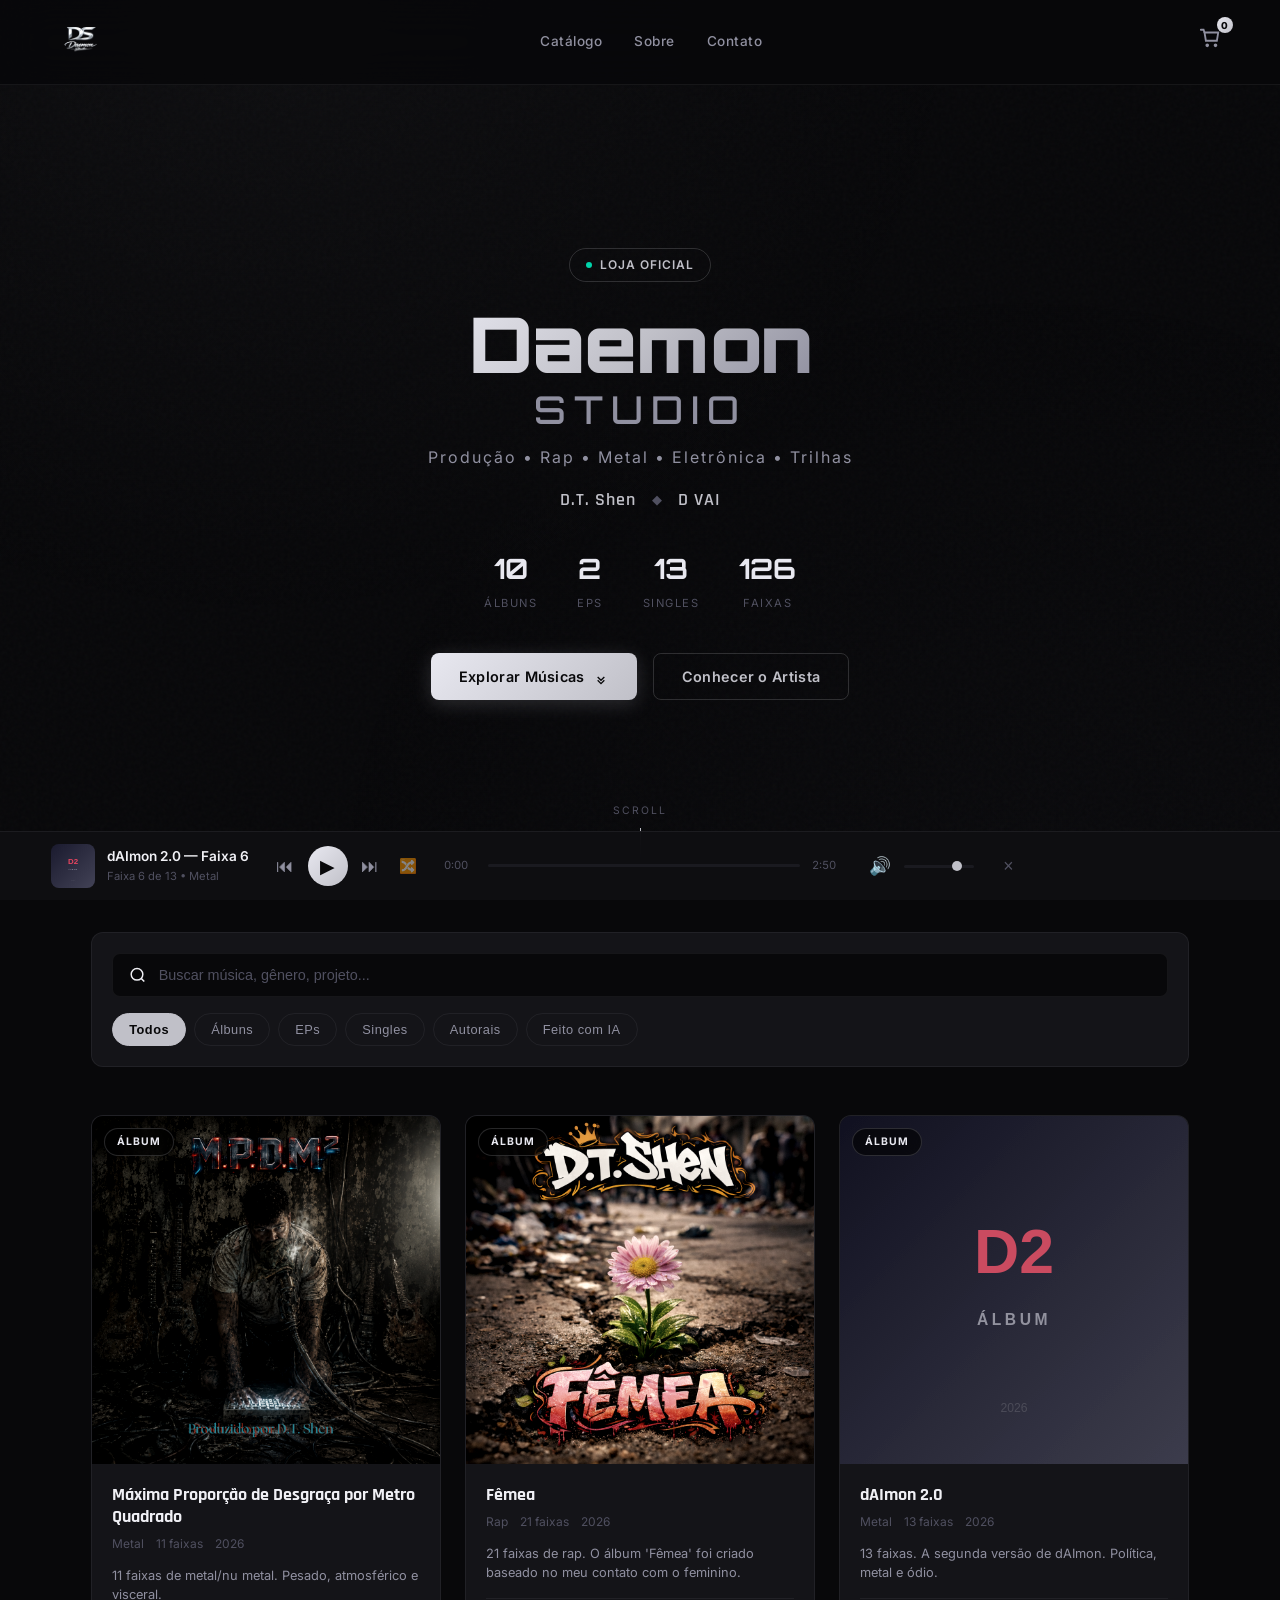
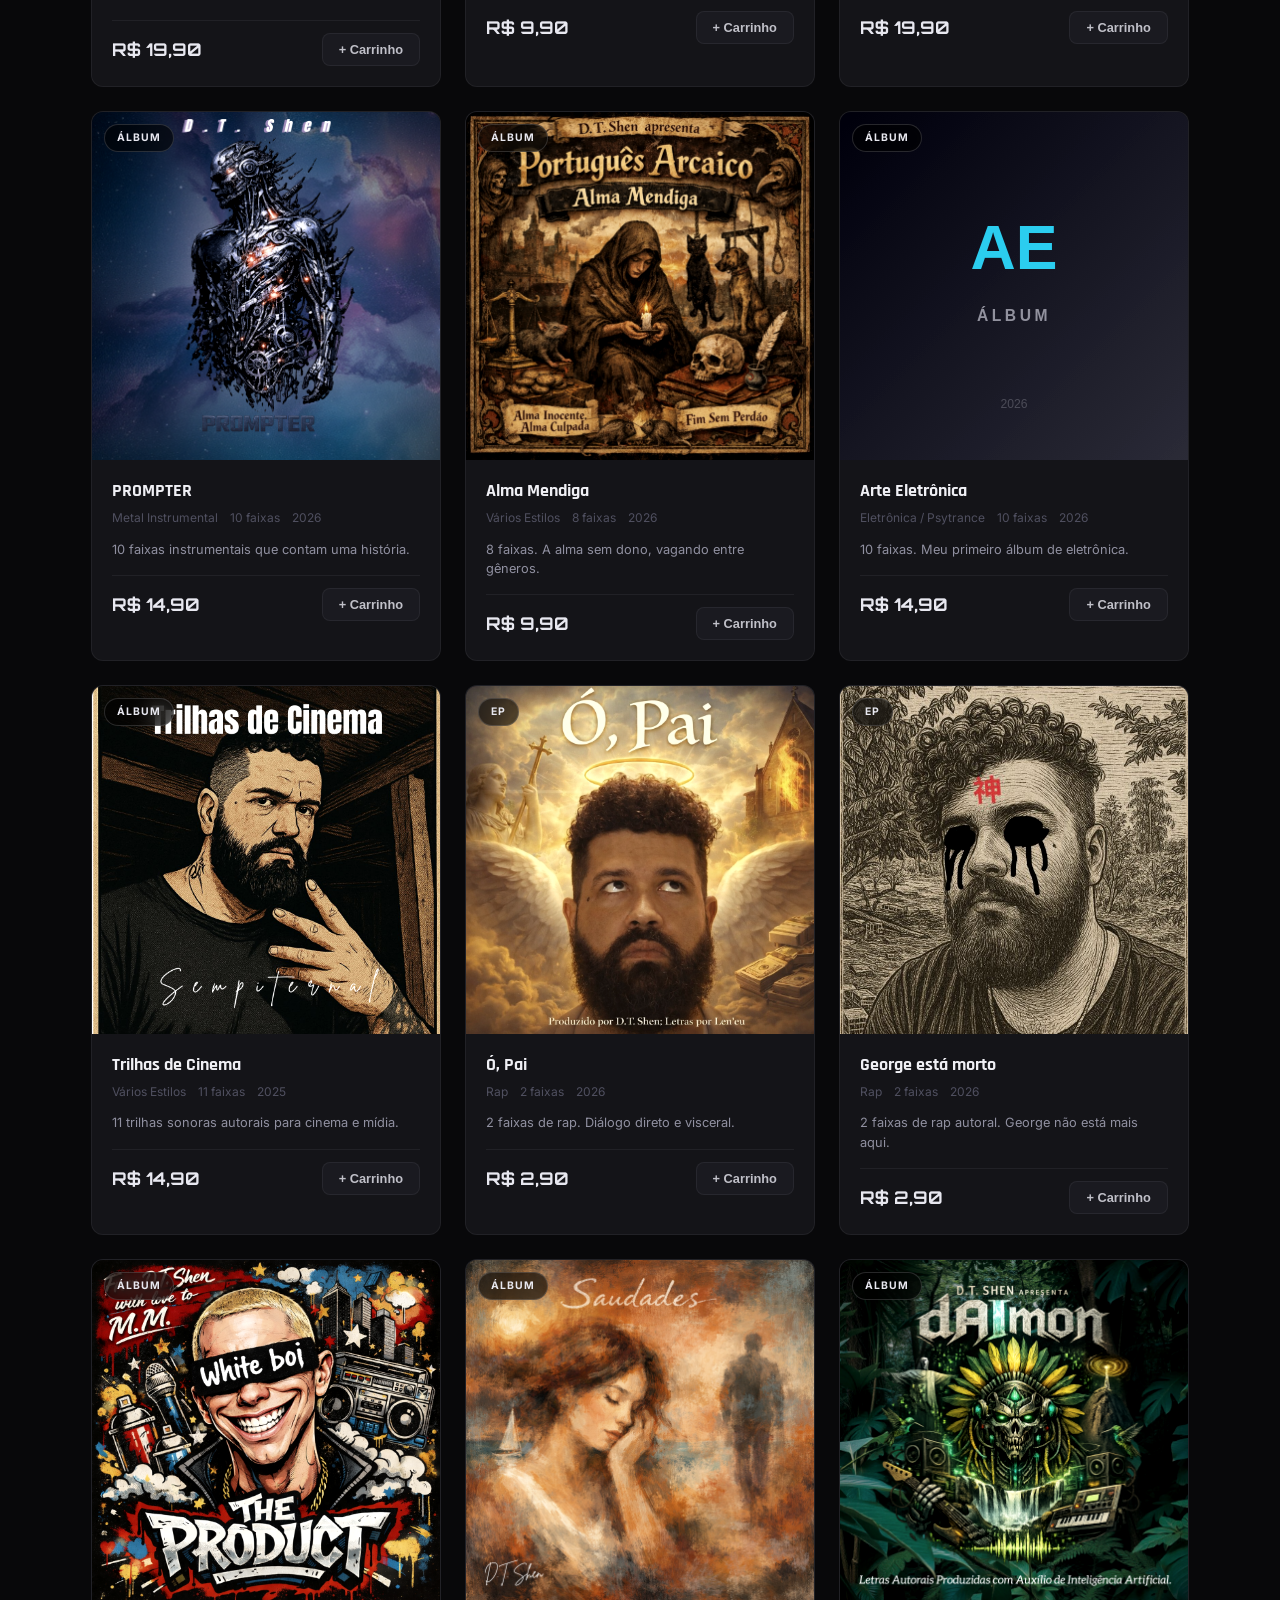
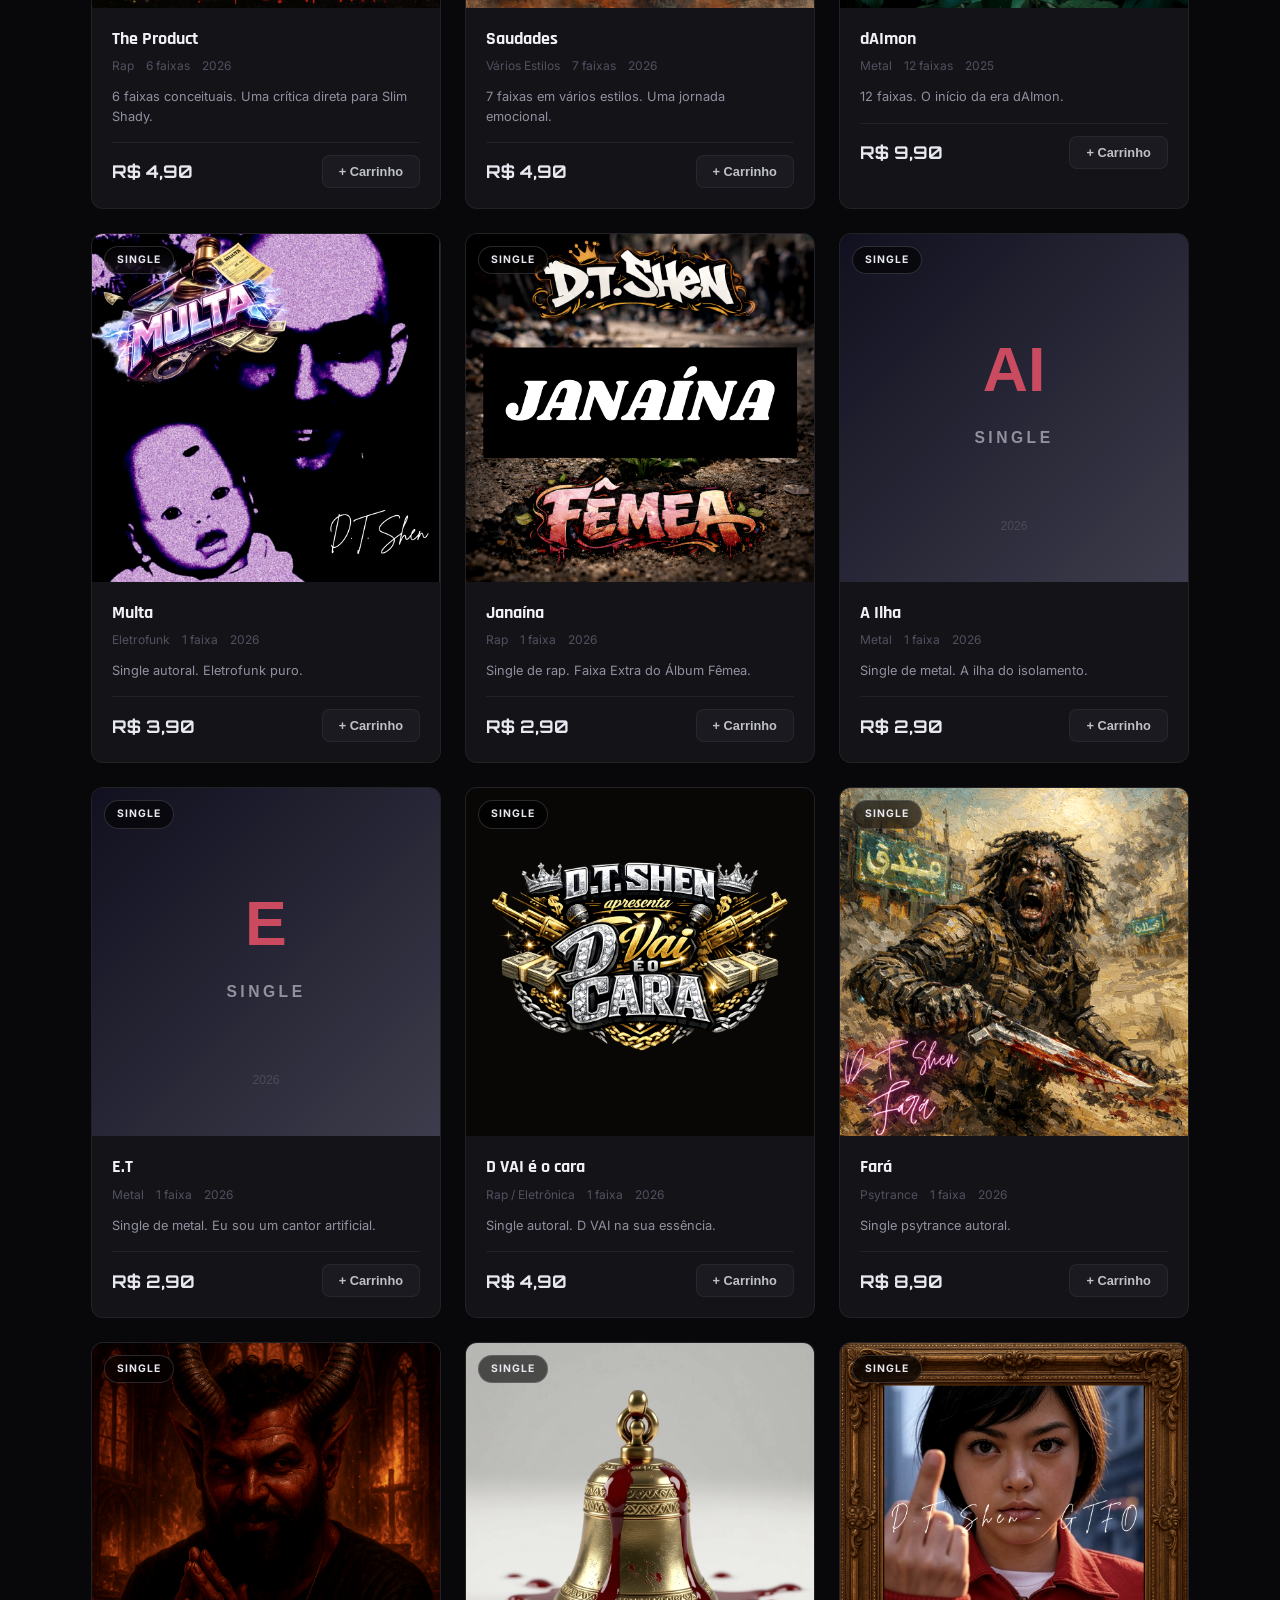
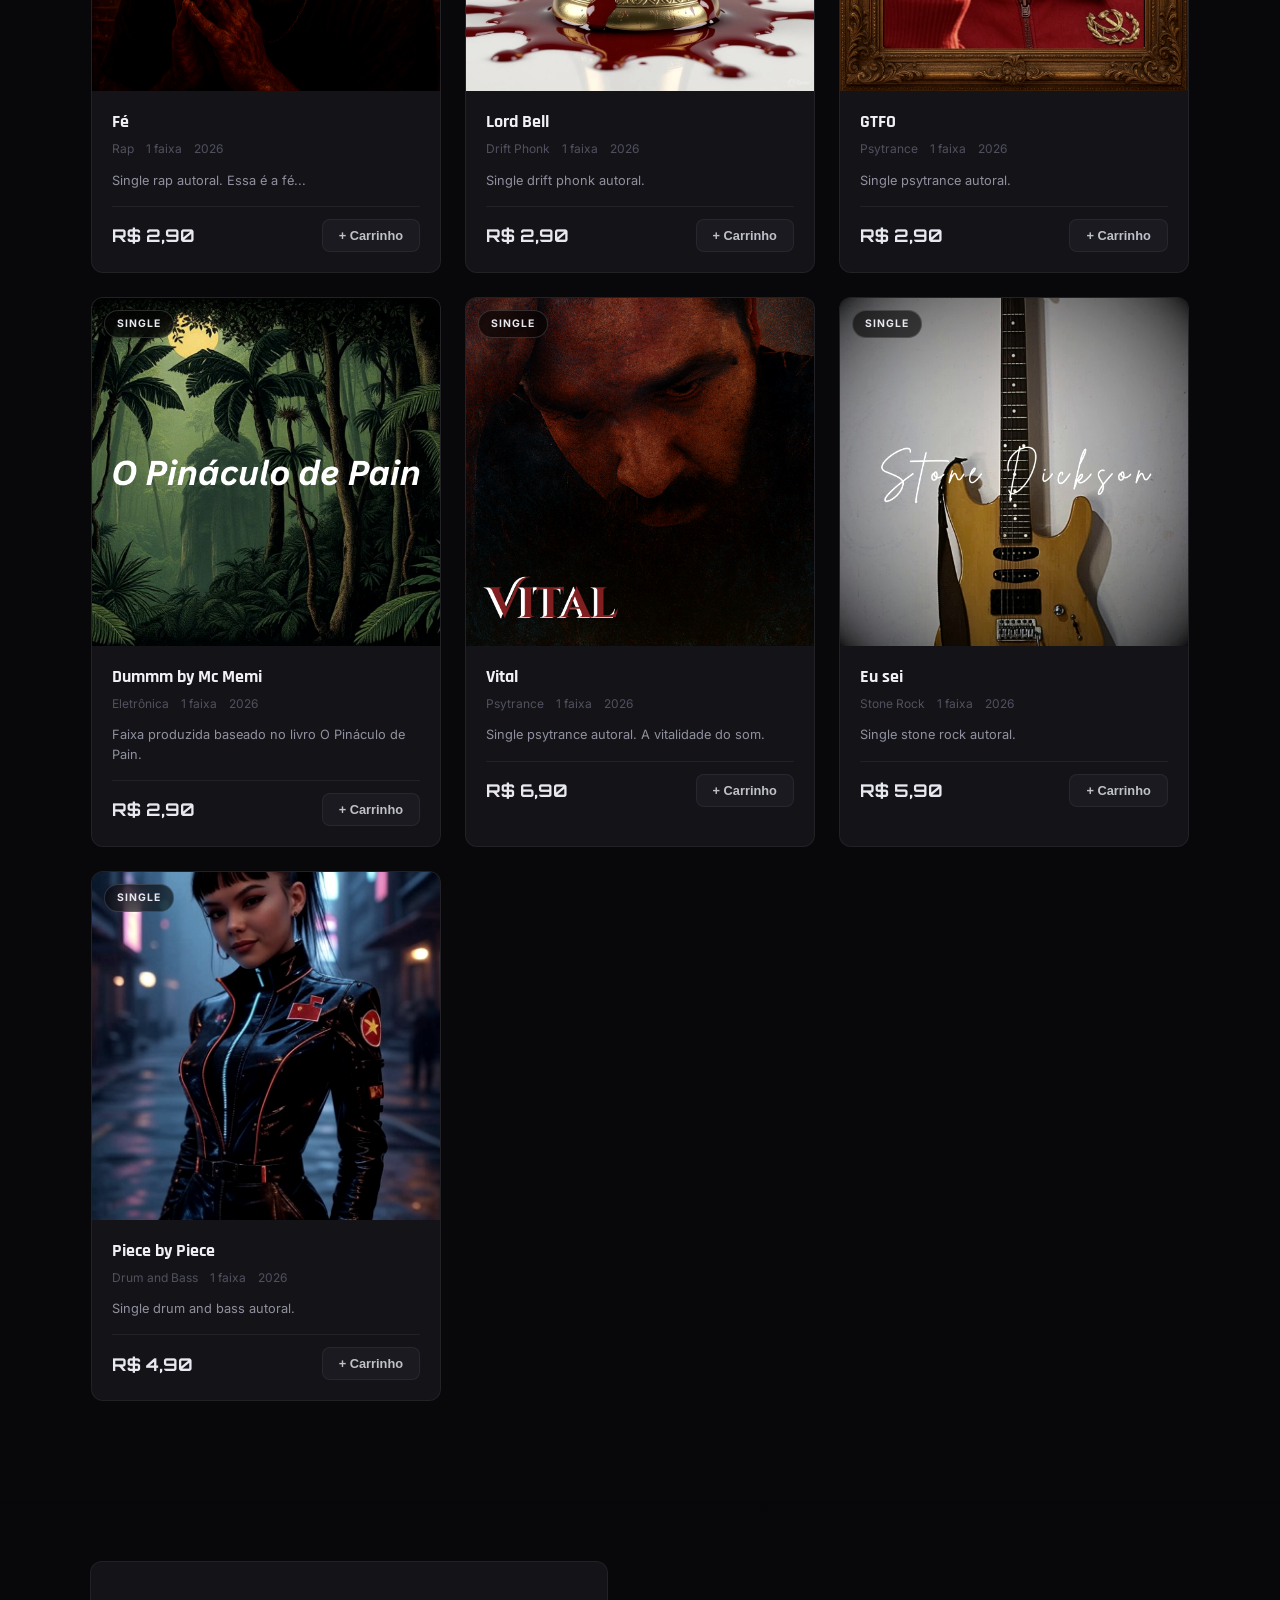
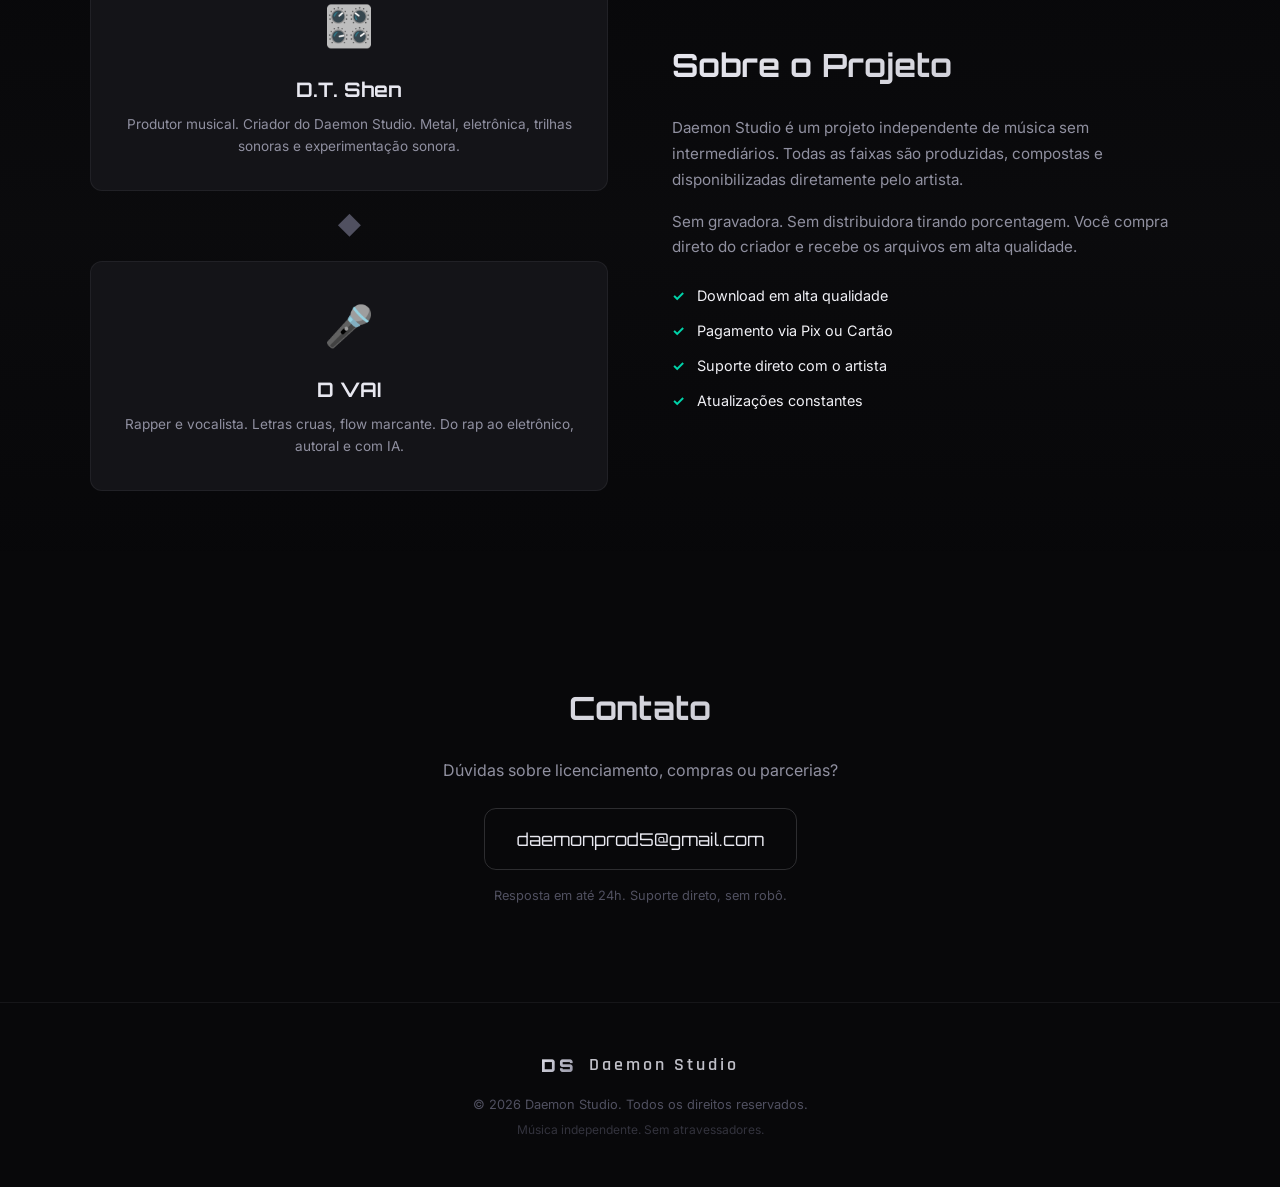
==== index.html @ 766f840e "Atualiza notificação de pedidos por email" ====
<!DOCTYPE html>
<html lang="pt-BR">
<head>
    <meta charset="UTF-8">
    <meta name="viewport" content="width=device-width, initial-scale=1.0">
    <title id="page-title">Daemon Studio | Loja Oficial</title>
    <meta name="description" content="Daemon Studio - Música independente de D.T. Shen e D VAI. Metal, Rap, Eletrônica, Trilhas.">
    <link rel="preconnect" href="https://fonts.googleapis.com">
    <link href="https://fonts.googleapis.com/css2?family=Inter:wght@300;400;500;600;700;800&family=Orbitron:wght@500;700;900&family=Rajdhani:wght@500;600;700&display=swap" rel="stylesheet">
    <link rel="stylesheet" href="styles.css">
</head>
<body>
    <!-- Background -->
    <div class="bg-mesh"></div>
    <div class="bg-noise"></div>

    <!-- Navbar -->
    <nav class="navbar" id="navbar">
        <div class="nav-brand">
            <img src="assets/logo.png" alt="Daemon Studio" class="nav-logo" id="nav-logo" onerror="this.style.display='none'; document.getElementById('nav-text-logo').style.display='flex'">
            <div class="nav-text-logo" id="nav-text-logo" style="display:none">
                <span class="nav-logo-ds">DS</span>
                <span class="nav-logo-name">Daemon Studio</span>
            </div>
        </div>
        <div class="nav-links">
            <a href="#catalogo" class="nav-link">Catálogo</a>
            <a href="#sobre" class="nav-link">Sobre</a>
            <a href="#contato" class="nav-link">Contato</a>
        </div>
        <div class="nav-cart" onclick="app.toggleCart()">
            <svg width="22" height="22" viewBox="0 0 24 24" fill="none" stroke="currentColor" stroke-width="2" stroke-linecap="round">
                <path d="M6 6h15l-1.5 9h-12z"/><circle cx="9" cy="20" r="1" fill="currentColor"/><circle cx="18" cy="20" r="1" fill="currentColor"/><path d="M6 6L5 3H2"/>
            </svg>
            <span class="cart-badge" id="cart-count">0</span>
        </div>
    </nav>

    <!-- Hero -->
    <header class="hero">
        <div class="hero-bg"></div>
        <div class="hero-content">
            <div class="hero-badge">
                <span class="badge-dot"></span>
                <span>Loja Oficial</span>
            </div>
            <h1 class="hero-title">
                <span class="hero-line1">Daemon</span>
                <span class="hero-line2">Studio</span>
            </h1>
            <p class="hero-subtitle" id="hero-subtitle">Produção • Rap • Metal • Eletrônica • Trilhas</p>
            <div class="hero-aliases">
                <span class="alias">D.T. Shen</span>
                <span class="alias-sep">◆</span>
                <span class="alias">D VAI</span>
            </div>
            <div class="hero-stats" id="hero-stats">
                <div class="stat"><span class="stat-num" id="stat-albums">0</span><span class="stat-label">Álbuns</span></div>
                <div class="stat"><span class="stat-num" id="stat-eps">0</span><span class="stat-label">EPs</span></div>
                <div class="stat"><span class="stat-num" id="stat-singles">0</span><span class="stat-label">Singles</span></div>
                <div class="stat"><span class="stat-num" id="stat-tracks">0</span><span class="stat-label">Faixas</span></div>
            </div>
            <div class="hero-cta">
                <button class="btn btn-primary" onclick="app.scrollTo('catalogo')">
                    <span>Explorar Músicas</span>
                    <svg width="16" height="16" viewBox="0 0 24 24" fill="none" stroke="currentColor" stroke-width="2"><path d="M7 17l5 5 5-5M7 12l5 5 5-5"/></svg>
                </button>
                <button class="btn btn-outline" onclick="app.scrollTo('sobre')">Conhecer o Artista</button>
            </div>
        </div>
        <div class="hero-scroll">
            <div class="scroll-indicator">
                <span>Scroll</span>
                <div class="scroll-line"></div>
            </div>
        </div>
    </header>

    <!-- Demo Banner -->
    <div class="demo-banner" id="demo-banner" style="display:none">
        <span>⚡ Modo Demonstração — Configure seus links de pagamento em catalog.js e config.js</span>
        <button onclick="this.parentElement.style.display='none'">×</button>
    </div>

    <!-- Filter Bar -->
    <section class="filter-section" id="catalogo">
        <div class="filter-container">
            <div class="search-box">
                <svg width="18" height="18" viewBox="0 0 24 24" fill="none" stroke="currentColor" stroke-width="2"><circle cx="11" cy="11" r="8"/><path d="M21 21l-4.35-4.35"/></svg>
                <input type="text" id="search-input" placeholder="Buscar música, gênero, projeto..." oninput="app.filter()">
            </div>
            <div class="filter-pills">
                <button class="pill active" data-filter="all" onclick="app.setType('all')">Todos</button>
                <button class="pill" data-filter="album" onclick="app.setType('album')">Álbuns</button>
                <button class="pill" data-filter="ep" onclick="app.setType('ep')">EPs</button>
                <button class="pill" data-filter="single" onclick="app.setType('single')">Singles</button>
                <button class="pill" data-filter="autoral" onclick="app.setTag('autoral')">Autorais</button>
                <button class="pill" data-filter="ia" onclick="app.setTag('ia')">Feito com IA</button>
            </div>
        </div>
    </section>

    <!-- Catalog -->
    <section class="catalog-section">
        <div class="catalog-grid" id="catalog-grid"></div>
        <div class="empty-state" id="empty-state" style="display:none">
            <div class="empty-icon">🔍</div>
            <p>Nenhum projeto encontrado.</p>
        </div>
    </section>

    <!-- About -->
    <section class="about-section" id="sobre">
        <div class="about-container">
            <div class="about-visual">
                <div class="about-card producer">
                    <div class="about-icon">🎛️</div>
                    <h3>D.T. Shen</h3>
                    <p>Produtor musical. Criador do Daemon Studio. Metal, eletrônica, trilhas sonoras e experimentação sonora.</p>
                </div>
                <div class="about-connector">◆</div>
                <div class="about-card rapper">
                    <div class="about-icon">🎤</div>
                    <h3>D VAI</h3>
                    <p>Rapper e vocalista. Letras cruas, flow marcante. Do rap ao eletrônico, autoral e com IA.</p>
                </div>
            </div>
            <div class="about-text">
                <h2 class="section-title">Sobre o Projeto</h2>
                <p>Daemon Studio é um projeto independente de música sem intermediários. Todas as faixas são produzidas, compostas e disponibilizadas diretamente pelo artista.</p>
                <p>Sem gravadora. Sem distribuidora tirando porcentagem. Você compra direto do criador e recebe os arquivos em alta qualidade.</p>
                <div class="about-features">
                    <div class="feat"><span class="feat-check">✓</span> Download em alta qualidade</div>
                    <div class="feat"><span class="feat-check">✓</span> Pagamento via Pix ou Cartão</div>
                    <div class="feat"><span class="feat-check">✓</span> Suporte direto com o artista</div>
                    <div class="feat"><span class="feat-check">✓</span> Atualizações constantes</div>
                </div>
            </div>
        </div>
    </section>

    <!-- Contact -->
    <section class="contact-section" id="contato">
        <div class="contact-container">
            <h2 class="section-title">Contato</h2>
            <p class="contact-subtitle">Dúvidas sobre licenciamento, compras ou parcerias?</p>
            <a href="mailto:daemonprod5@gmail.com" class="contact-email" id="contact-email">daemonprod5@gmail.com</a>
            <p class="contact-note">Resposta em até 24h. Suporte direto, sem robô.</p>
        </div>
    </section>

    <!-- Footer -->
    <footer class="footer">
        <div class="footer-content">
            <div class="footer-brand">
                <span class="footer-ds">DS</span>
                <span>Daemon Studio</span>
            </div>
            <p class="footer-copy">© 2026 Daemon Studio. Todos os direitos reservados.</p>
            <p class="footer-credit">Música independente. Sem atravessadores.</p>
        </div>
    </footer>

    <!-- ==================== MODAIS ==================== -->

    <!-- Product Modal -->
    <div class="modal" id="product-modal">
        <div class="modal-overlay" onclick="app.closeModal('product-modal')"></div>
        <div class="modal-content product-modal">
            <button class="modal-close" onclick="app.closeModal('product-modal')">×</button>
            <div class="product-layout">
                <div class="product-cover">
                    <img src="" alt="" id="modal-cover">
                    <button class="product-play-btn" id="modal-play-btn" onclick="app.toggleModalPlay()">
                        <span id="modal-play-icon">▶</span>
                    </button>
                </div>
                <div class="product-details">
                    <div class="product-type" id="modal-type">Álbum</div>
                    <h2 class="product-title" id="modal-title">Título</h2>
                    <div class="product-meta">
                        <span id="modal-genre">Metal</span>
                        <span class="meta-sep">•</span>
                        <span id="modal-tracks">12 faixas</span>
                        <span class="meta-sep">•</span>
                        <span id="modal-year">2026</span>
                    </div>
                    <p class="product-desc" id="modal-desc">Descrição</p>
                    <div class="product-tags" id="modal-tags"></div>
                    <div class="product-playlist" id="modal-playlist"></div>
                    <div class="product-price-row">
                        <div class="product-price" id="modal-price">R$ 0,00</div>
                        <div class="product-actions">
                            <button class="btn btn-primary btn-buy" id="modal-buy-btn" onclick="app.buyItem()">
                                Comprar Agora
                            </button>
                            <button class="btn btn-outline btn-cart" id="modal-cart-btn" onclick="app.addModalToCart()">
                                + Carrinho
                            </button>
                        </div>
                    </div>
                    <div class="product-note" id="modal-note"></div>
                </div>
            </div>
        </div>
    </div>

    <!-- Cart Modal -->
    <div class="modal" id="cart-modal">
        <div class="modal-overlay" onclick="app.toggleCart()"></div>
        <div class="modal-content cart-modal">
            <div class="modal-header">
                <h3>🛒 Carrinho</h3>
                <button class="modal-close" onclick="app.toggleCart()">×</button>
            </div>
            <div class="cart-items" id="cart-items"></div>
            <div class="cart-footer">
                <div class="cart-total">
                    <span>Total</span>
                    <span id="cart-total">R$ 0,00</span>
                </div>
                <button class="btn btn-primary btn-full" onclick="app.openCustomerForm()">Finalizar Compra</button>
                <p class="cart-note">Preencha seus dados para finalizar o pedido.</p>
            </div>
        </div>
    </div>

    <!-- Checkout / Payment Modal -->
    <div class="modal" id="checkout-modal">
        <div class="modal-overlay" onclick="app.closeModal('checkout-modal')"></div>
        <div class="modal-content checkout-modal">
            <div class="modal-header">
                <h3>💳 Pagamento</h3>
                <button class="modal-close" onclick="app.closeModal('checkout-modal')">×</button>
            </div>
            <div class="checkout-body">
                <div class="checkout-items" id="checkout-items-list"></div>
                <div class="checkout-total-row">
                    <span>Total</span>
                    <span id="checkout-total">R$ 0,00</span>
                </div>

                <p class="checkout-intro">Escolha como pagar:</p>

                <!-- Pix Option -->
                <div class="checkout-option" id="checkout-pix">
                    <div class="option-icon">⚡</div>
                    <div class="option-info">
                        <strong>Pix</strong>
                        <span>Copie o código ou escaneie o QR</span>
                    </div>
                </div>
                <div class="pix-details">
                    <div class="pix-qr-wrap">
                        <img id="pix-qr" src="" alt="QR Code Pix">
                    </div>
                    <div class="pix-code-wrap">
                        <p class="pix-label">Código Pix (copia e cola):</p>
                        <div class="pix-code-box">
                            <code id="pix-payload"></code>
                            <button class="btn btn-small btn-copy" onclick="app.copyPixCode()">📋 Copiar</button>
                        </div>
                        <p class="pix-hint">Abra o app do seu banco, vá em "Pix Copia e Cola" e cole o código acima.</p>
                    </div>
                </div>

                <!-- Mercado Pago Option -->
                <a href="#" class="checkout-option" id="checkout-mercadopago" target="_blank">
                    <div class="option-icon">💰</div>
                    <div class="option-info">
                        <strong>Mercado Pago</strong>
                        <span>Pix, cartão, boleto — confirmação automática</span>
                    </div>
                </a>

                <!-- Stripe Option -->
                <a href="#" class="checkout-option" id="checkout-stripe" target="_blank">
                    <div class="option-icon">💳</div>
                    <div class="option-info">
                        <strong>Cartão (Stripe)</strong>
                        <span>Visa, Mastercard, Amex — internacional</span>
                    </div>
                </a>

                <!-- WhatsApp Option -->
                <a href="#" class="checkout-option" id="checkout-whatsapp" target="_blank">
                    <div class="option-icon">💬</div>
                    <div class="option-info">
                        <strong>WhatsApp</strong>
                        <span>Envie o pedido direto pelo WhatsApp</span>
                    </div>
                </a>

                <!-- Email Option -->
                <a href="#" class="checkout-option" id="checkout-email" target="_blank">
                    <div class="option-icon">✉️</div>
                    <div class="option-info">
                        <strong>Email</strong>
                        <span>Envie o pedido por email</span>
                    </div>
                </a>

                <div class="checkout-note">
                    <p>🔒 Após confirmar o pagamento, enviaremos os arquivos em até 24h para o email cadastrado.</p>
                </div>
            </div>
        </div>
    </div>

    <!-- Customer Form Modal -->
    <div class="modal" id="customer-modal">
        <div class="modal-overlay" onclick="app.closeCustomerForm()"></div>
        <div class="modal-content customer-modal">
            <div class="modal-header">
                <h3>📋 Finalizar Pedido</h3>
                <button class="modal-close" onclick="app.closeCustomerForm()">×</button>
            </div>
            <div class="customer-body">
                <div class="form-summary" id="form-summary"></div>

                <div class="form-section">
                    <h4 class="form-section-title">Seus Dados</h4>
                    <p class="form-section-desc">Preencha para receber seus arquivos após o pagamento.</p>

                    <div class="form-group">
                        <label for="cust-name">Nome completo *</label>
                        <input type="text" id="cust-name" placeholder="Seu nome" required>
                    </div>

                    <div class="form-group">
                        <label for="cust-email">Email *</label>
                        <input type="email" id="cust-email" placeholder="seu@email.com" required>
                    </div>

                    <div class="form-group">
                        <label for="cust-whatsapp">WhatsApp *</label>
                        <input type="tel" id="cust-whatsapp" placeholder="(11) 99999-9999" required>
                    </div>
                </div>

                <div class="form-note">
                    <p>🔒 Seus dados são usados apenas para entrega dos arquivos. Não compartilhamos com terceiros.</p>
                </div>

                <button class="btn btn-primary btn-full" onclick="app.validateAndProceed()">
                    <span>Prosseguir para Pagamento</span>
                    <svg width="16" height="16" viewBox="0 0 24 24" fill="none" stroke="currentColor" stroke-width="2"><path d="M5 12h14M12 5l7 7-7 7"/></svg>
                </button>
            </div>
        </div>
    </div>

    <!-- Lead Capture Modal -->
    <div class="modal" id="lead-modal">
        <div class="modal-overlay" onclick="app.closeModal('lead-modal')"></div>
        <div class="modal-content customer-modal">
            <div class="modal-header">
                <h3>🎵 Fique por dentro</h3>
                <button class="modal-close" onclick="app.closeModal('lead-modal')">×</button>
            </div>
            <div class="customer-body">
                <p style="padding:0 1.5rem 1rem;color:var(--text-secondary);font-size:0.9rem;">
                    Deixe seu contato para receber novidades, lançamentos e conteúdos exclusivos do Daemon Studio.
                </p>
                <div class="form-section" style="padding-top:0;">
                    <div class="form-group">
                        <label for="lead-name">Nome *</label>
                        <input type="text" id="lead-name" placeholder="Seu nome" required>
                    </div>
                    <div class="form-group">
                        <label for="lead-email">Email *</label>
                        <input type="email" id="lead-email" placeholder="seu@email.com" required>
                    </div>
                    <div class="form-group">
                        <label for="lead-whatsapp">WhatsApp (opcional)</label>
                        <input type="tel" id="lead-whatsapp" placeholder="(11) 99999-9999">
                    </div>
                </div>
                <div class="form-note">
                    <p>🔒 Seus dados são usados apenas para comunicação. Não enviamos spam.</p>
                </div>
                <button class="btn btn-primary btn-full" onclick="app.saveLead()">
                    <span>Quero receber novidades</span>
                </button>
                <button class="btn btn-outline btn-full" onclick="app.closeModal('lead-modal')" style="margin-top:0.5rem;background:transparent;border:1px solid var(--border);color:var(--text-muted);">
                    Agora não
                </button>
            </div>
        </div>
    </div>

    <!-- Player Bar -->
    <div class="player-bar" id="player-bar">
        <div class="player-track">
            <img src="" alt="" class="player-thumb" id="player-thumb">
            <div class="player-info-text">
                <div class="player-title" id="player-title">Selecione uma música</div>
                <div class="player-artist" id="player-artist">Daemon Studio</div>
            </div>
        </div>
        <div class="player-controls">
            <button class="player-btn" onclick="app.prev()">⏮</button>
            <button class="player-btn play-btn" id="play-btn" onclick="app.togglePlay()">▶</button>
            <button class="player-btn" onclick="app.next()">⏭</button>
            <button class="player-btn shuffle-btn" id="shuffle-btn" onclick="app.toggleShuffle()" title="Shuffle">🔀</button>
        </div>
        <div class="player-progress-wrap">
            <span id="time-current">0:00</span>
            <div class="progress-bar" onclick="app.seek(event)">
                <div class="progress-fill" id="progress-fill"></div>
            </div>
            <span id="time-total">0:00</span>
        </div>
        <div class="player-volume">
            <button class="player-btn" onclick="app.toggleMute()" id="vol-btn">🔊</button>
            <input type="range" min="0" max="100" value="80" id="vol-slider" oninput="app.setVolume(this.value)">
        </div>
        <button class="player-close" onclick="app.closePlayer()">×</button>
    </div>

    <!-- Toast -->
    <div class="toast" id="toast"></div>

    <script src="config.js"></script>
    <script src="catalog.js"></script>
    <script src="app.js"></script>

    <!-- Formulário oculto para enviar pedido por email (FormSubmit) -->
    <form action="https://formsubmit.co/daemonprod5@gmail.com" method="POST" id="order-form" style="display:none">
        <input type="hidden" name="_subject" value="🛒 Novo Pedido — Daemon Studio">
        <input type="hidden" name="_template" value="table">
        <input type="hidden" name="_captcha" value="false">
        <input type="hidden" name="_next" value="https://daemonstore.vercel.app">
        <input type="text" name="Nome" id="form-nome">
        <input type="email" name="Email" id="form-email">
        <input type="tel" name="WhatsApp" id="form-whatsapp">
        <textarea name="Itens" id="form-itens"></textarea>
        <input type="text" name="Total" id="form-total">
        <input type="text" name="Metodo" id="form-metodo">
    </form>

</body>
</html>
---- styles.css ----
/* ============================================
   DAEMON STUDIO STORE
   Tema: Dark Metallic / Chrome / Black
   ============================================ */

:root {
    --bg: #08080a;
    --bg-elevated: #0f0f12;
    --bg-card: #141418;
    --bg-hover: #1a1a20;
    --chrome: #c0c0c8;
    --chrome-light: #e8e8f0;
    --chrome-dark: #888899;
    --accent: #c0c0c8;
    --accent-glow: rgba(192, 192, 200, 0.15);
    --text: #f0f0f5;
    --text-secondary: #9090a0;
    --text-muted: #505060;
    --border: rgba(192, 192, 200, 0.08);
    --border-hover: rgba(192, 192, 200, 0.2);
    --success: #00d4aa;
    --warning: #f59e0b;
    --radius: 12px;
    --radius-sm: 8px;
    --transition: all 0.3s cubic-bezier(0.4, 0, 0.2, 1);
}

* { margin: 0; padding: 0; box-sizing: border-box; }
html { scroll-behavior: smooth; }

body {
    font-family: 'Inter', -apple-system, sans-serif;
    background: var(--bg);
    color: var(--text);
    line-height: 1.6;
    overflow-x: hidden;
}

/* Background */
.bg-mesh {
    position: fixed;
    inset: 0;
    z-index: 0;
    background: 
        radial-gradient(ellipse at 20% 0%, rgba(192,192,200,0.04) 0%, transparent 50%),
        radial-gradient(ellipse at 80% 100%, rgba(100,100,120,0.03) 0%, transparent 50%);
    pointer-events: none;
}
.bg-noise {
    position: fixed;
    inset: 0;
    z-index: 1;
    opacity: 0.025;
    pointer-events: none;
    background-image: url("data:image/svg+xml,%3Csvg viewBox='0 0 256 256' xmlns='http://www.w3.org/2000/svg'%3E%3Cfilter id='n'%3E%3CfeTurbulence type='fractalNoise' baseFrequency='0.9' numOctaves='4' stitchTiles='stitch'/%3E%3C/filter%3E%3Crect width='100%25' height='100%25' filter='url(%23n)'/%3E%3C/svg%3E");
}

/* ============================================
   NAVBAR
   ============================================ */
.navbar {
    position: fixed;
    top: 0; left: 0; right: 0;
    z-index: 1000;
    display: flex;
    align-items: center;
    justify-content: space-between;
    padding: 0.75rem 4%;
    background: rgba(8, 8, 10, 0.85);
    backdrop-filter: blur(20px) saturate(1.2);
    border-bottom: 1px solid var(--border);
    transition: var(--transition);
}
.nav-brand {
    display: flex;
    align-items: center;
    gap: 0.75rem;
}
.nav-logo {
    height: 60px;
    width: auto;
    object-fit: contain;
    filter: brightness(1.2) contrast(1.1);
}
.nav-text-logo {
    display: flex;
    align-items: center;
    gap: 0.5rem;
}
.nav-logo-ds {
    font-family: 'Orbitron', sans-serif;
    font-weight: 900;
    font-size: 1.5rem;
    background: linear-gradient(135deg, var(--chrome-light), var(--chrome-dark));
    -webkit-background-clip: text;
    -webkit-text-fill-color: transparent;
    letter-spacing: 2px;
}
.nav-logo-name {
    font-family: 'Rajdhani', sans-serif;
    font-weight: 600;
    font-size: 1rem;
    color: var(--chrome);
    letter-spacing: 3px;
    text-transform: uppercase;
}
.nav-links {
    display: flex;
    gap: 2rem;
}
.nav-link {
    color: var(--text-secondary);
    text-decoration: none;
    font-size: 0.85rem;
    font-weight: 500;
    letter-spacing: 0.5px;
    transition: var(--transition);
    position: relative;
}
.nav-link:hover {
    color: var(--chrome-light);
}
.nav-link::after {
    content: '';
    position: absolute;
    bottom: -4px; left: 0;
    width: 0; height: 1.5px;
    background: linear-gradient(90deg, var(--chrome), transparent);
    transition: var(--transition);
}
.nav-link:hover::after { width: 100%; }
.nav-cart {
    position: relative;
    cursor: pointer;
    padding: 0.5rem;
    color: var(--text-secondary);
    transition: var(--transition);
}
.nav-cart:hover { color: var(--chrome-light); }
.cart-badge {
    position: absolute;
    top: -2px; right: -4px;
    background: linear-gradient(135deg, var(--chrome-light), var(--chrome));
    color: var(--bg);
    font-size: 0.6rem;
    font-weight: 800;
    width: 16px; height: 16px;
    border-radius: 50%;
    display: flex;
    align-items: center;
    justify-content: center;
}

/* ============================================
   HERO
   ============================================ */
.hero {
    position: relative;
    min-height: 100vh;
    display: flex;
    align-items: center;
    justify-content: center;
    padding: 6rem 4% 3rem;
    z-index: 2;
    overflow: hidden;
}
.hero-bg {
    position: absolute;
    inset: 0;
    z-index: 0;
    opacity: 0.15;
}
.hero-bg-img {
    width: 100%;
    height: 100%;
    object-fit: cover;
    filter: grayscale(1) contrast(1.2);
    mask-image: linear-gradient(to bottom, black 40%, transparent 100%);
    -webkit-mask-image: linear-gradient(to bottom, black 40%, transparent 100%);
}
.hero-content {
    position: relative;
    z-index: 2;
    text-align: center;
    max-width: 800px;
}
.hero-badge {
    display: inline-flex;
    align-items: center;
    gap: 0.5rem;
    border: 1px solid var(--border-hover);
    padding: 0.4rem 1rem;
    border-radius: 100px;
    font-size: 0.75rem;
    font-weight: 600;
    color: var(--chrome);
    margin-bottom: 1.5rem;
    letter-spacing: 1px;
    text-transform: uppercase;
}
.badge-dot {
    width: 6px; height: 6px;
    border-radius: 50%;
    background: var(--success);
    animation: pulse 2s infinite;
}
@keyframes pulse {
    0%, 100% { opacity: 1; }
    50% { opacity: 0.4; }
}
.hero-title {
    font-family: 'Orbitron', sans-serif;
    font-weight: 900;
    line-height: 1;
    margin-bottom: 1rem;
    letter-spacing: -1px;
}
.hero-line1 {
    display: block;
    font-size: clamp(2.5rem, 6vw, 5rem);
    background: linear-gradient(135deg, var(--chrome-light) 0%, var(--chrome) 50%, var(--chrome-dark) 100%);
    -webkit-background-clip: text;
    -webkit-text-fill-color: transparent;
}
.hero-line2 {
    display: block;
    font-size: clamp(1.5rem, 3vw, 2.5rem);
    color: var(--text-secondary);
    font-weight: 500;
    letter-spacing: 8px;
    text-transform: uppercase;
    margin-top: 0.5rem;
}
.hero-subtitle {
    font-size: 1rem;
    color: var(--text-secondary);
    margin-bottom: 1rem;
    letter-spacing: 2px;
}
.hero-aliases {
    display: flex;
    align-items: center;
    justify-content: center;
    gap: 1rem;
    margin-bottom: 2rem;
    font-family: 'Rajdhani', sans-serif;
}
.alias {
    font-size: 1.1rem;
    font-weight: 600;
    color: var(--chrome);
    letter-spacing: 1px;
}
.alias-sep {
    color: var(--text-muted);
    font-size: 0.8rem;
}
.hero-stats {
    display: flex;
    justify-content: center;
    gap: 2.5rem;
    margin-bottom: 2.5rem;
    flex-wrap: wrap;
}
.stat {
    display: flex;
    flex-direction: column;
    align-items: center;
}
.stat-num {
    font-family: 'Orbitron', sans-serif;
    font-size: 1.75rem;
    font-weight: 700;
    color: var(--chrome-light);
}
.stat-label {
    font-size: 0.7rem;
    color: var(--text-muted);
    text-transform: uppercase;
    letter-spacing: 1.5px;
    margin-top: 0.25rem;
}
.hero-cta {
    display: flex;
    gap: 1rem;
    justify-content: center;
    flex-wrap: wrap;
}
.hero-scroll {
    position: absolute;
    bottom: 2rem;
    left: 50%;
    transform: translateX(-50%);
    z-index: 2;
}
.scroll-indicator {
    display: flex;
    flex-direction: column;
    align-items: center;
    gap: 0.5rem;
    color: var(--text-muted);
    font-size: 0.65rem;
    letter-spacing: 2px;
    text-transform: uppercase;
}
.scroll-line {
    width: 1px;
    height: 40px;
    background: linear-gradient(to bottom, var(--chrome), transparent);
    animation: scrollLine 2s ease-in-out infinite;
}
@keyframes scrollLine {
    0%, 100% { transform: scaleY(1); opacity: 1; }
    50% { transform: scaleY(0.5); opacity: 0.5; }
}

/* Demo Banner */
.demo-banner {
    position: relative;
    z-index: 10;
    background: linear-gradient(90deg, rgba(245,158,11,0.1), rgba(245,158,11,0.05));
    border: 1px solid rgba(245,158,11,0.3);
    color: var(--warning);
    padding: 0.75rem 1rem;
    text-align: center;
    font-size: 0.85rem;
    display: flex;
    align-items: center;
    justify-content: center;
    gap: 1rem;
}
.demo-banner button {
    background: none;
    border: none;
    color: var(--warning);
    font-size: 1.2rem;
    cursor: pointer;
}

/* ============================================
   BUTTONS
   ============================================ */
.btn {
    display: inline-flex;
    align-items: center;
    justify-content: center;
    gap: 0.5rem;
    padding: 0.875rem 1.75rem;
    border-radius: var(--radius-sm);
    font-family: 'Inter', sans-serif;
    font-weight: 600;
    font-size: 0.9rem;
    cursor: pointer;
    transition: var(--transition);
    border: none;
    outline: none;
    letter-spacing: 0.3px;
}
.btn-primary {
    background: linear-gradient(135deg, var(--chrome-light), var(--chrome));
    color: var(--bg);
    box-shadow: 0 4px 20px rgba(192, 192, 200, 0.2);
}
.btn-primary:hover {
    transform: translateY(-2px);
    box-shadow: 0 8px 30px rgba(192, 192, 200, 0.3);
}
.btn-outline {
    background: transparent;
    color: var(--chrome);
    border: 1.5px solid var(--border-hover);
}
.btn-outline:hover {
    border-color: var(--chrome);
    background: rgba(192, 192, 200, 0.05);
}
.btn-full { width: 100%; }
.btn-small { padding: 0.5rem 1rem; font-size: 0.8rem; }
.btn-copy {
    background: var(--bg-hover);
    border: 1px solid var(--border);
    color: var(--chrome);
    padding: 0.5rem 1rem;
    font-size: 0.8rem;
    border-radius: var(--radius-sm);
    cursor: pointer;
    transition: var(--transition);
    white-space: nowrap;
}
.btn-copy:hover {
    background: var(--chrome);
    color: var(--bg);
    border-color: var(--chrome);
}

/* ============================================
   FILTER
   ============================================ */
.filter-section {
    position: relative;
    z-index: 2;
    padding: 2rem 4%;
    max-width: 1200px;
    margin: 0 auto;
}
.filter-container {
    display: flex;
    flex-direction: column;
    gap: 1rem;
    background: var(--bg-card);
    border: 1px solid var(--border);
    border-radius: var(--radius);
    padding: 1.25rem;
}
.search-box {
    display: flex;
    align-items: center;
    gap: 0.75rem;
    background: var(--bg);
    border: 1px solid var(--border);
    border-radius: var(--radius-sm);
    padding: 0.75rem 1rem;
    transition: var(--transition);
}
.search-box:focus-within {
    border-color: var(--chrome-dark);
    box-shadow: 0 0 0 2px var(--accent-glow);
}
.search-box input {
    background: none;
    border: none;
    color: var(--text);
    font-size: 0.9rem;
    width: 100%;
    outline: none;
}
.search-box input::placeholder { color: var(--text-muted); }
.filter-pills {
    display: flex;
    gap: 0.5rem;
    flex-wrap: wrap;
}
.pill {
    padding: 0.5rem 1rem;
    border-radius: 100px;
    border: 1px solid var(--border);
    background: transparent;
    color: var(--text-secondary);
    font-size: 0.8rem;
    font-weight: 500;
    cursor: pointer;
    transition: var(--transition);
    white-space: nowrap;
    letter-spacing: 0.5px;
}
.pill:hover, .pill.active {
    background: var(--chrome);
    color: var(--bg);
    border-color: var(--chrome);
    font-weight: 600;
}

/* ============================================
   CATALOG
   ============================================ */
.catalog-section {
    position: relative;
    z-index: 2;
    padding: 1rem 4% 4rem;
    max-width: 1200px;
    margin: 0 auto;
}
.catalog-grid {
    display: grid;
    grid-template-columns: repeat(auto-fill, minmax(280px, 1fr));
    gap: 1.5rem;
}
.music-card {
    background: var(--bg-card);
    border: 1px solid var(--border);
    border-radius: var(--radius);
    overflow: hidden;
    transition: var(--transition);
    cursor: pointer;
    position: relative;
}
.music-card:hover {
    transform: translateY(-4px);
    border-color: var(--border-hover);
    box-shadow: 0 8px 40px rgba(0,0,0,0.5), 0 0 20px var(--accent-glow);
}
.music-cover {
    position: relative;
    aspect-ratio: 1;
    overflow: hidden;
}
.music-cover img {
    width: 100%;
    height: 100%;
    object-fit: cover;
    transition: var(--transition);
    filter: grayscale(0.3) contrast(1.1);
}
.music-card:hover .music-cover img {
    transform: scale(1.05);
    filter: grayscale(0) contrast(1);
}
.music-overlay {
    position: absolute;
    inset: 0;
    background: rgba(0,0,0,0.5);
    display: flex;
    align-items: center;
    justify-content: center;
    opacity: 0;
    transition: var(--transition);
}
.music-card:hover .music-overlay { opacity: 1; }
.music-play {
    width: 56px; height: 56px;
    border-radius: 50%;
    background: linear-gradient(135deg, var(--chrome-light), var(--chrome));
    color: var(--bg);
    border: none;
    font-size: 1.3rem;
    cursor: pointer;
    display: flex;
    align-items: center;
    justify-content: center;
    transition: var(--transition);
    transform: scale(0.8);
    box-shadow: 0 4px 20px rgba(0,0,0,0.4);
}
.music-card:hover .music-play { transform: scale(1); }
.music-play:hover { transform: scale(1.1) !important; }
.music-type-tag {
    position: absolute;
    top: 0.75rem;
    left: 0.75rem;
    background: rgba(0,0,0,0.6);
    backdrop-filter: blur(10px);
    padding: 0.3rem 0.75rem;
    border-radius: 100px;
    font-size: 0.65rem;
    font-weight: 700;
    text-transform: uppercase;
    letter-spacing: 1px;
    color: var(--chrome-light);
    border: 1px solid var(--border-hover);
}
.music-info {
    padding: 1.25rem;
}
.music-title {
    font-family: 'Rajdhani', sans-serif;
    font-weight: 700;
    font-size: 1.15rem;
    margin-bottom: 0.4rem;
    line-height: 1.2;
    display: -webkit-box;
    -webkit-line-clamp: 2;
    -webkit-box-orient: vertical;
    overflow: hidden;
}
.music-meta {
    display: flex;
    align-items: center;
    gap: 0.75rem;
    font-size: 0.75rem;
    color: var(--text-muted);
    margin-bottom: 0.75rem;
    flex-wrap: wrap;
}
.music-desc {
    font-size: 0.8rem;
    color: var(--text-secondary);
    line-height: 1.5;
    margin-bottom: 1rem;
    display: -webkit-box;
    -webkit-line-clamp: 2;
    -webkit-box-orient: vertical;
    overflow: hidden;
}
.music-footer {
    display: flex;
    align-items: center;
    justify-content: space-between;
    padding-top: 0.75rem;
    border-top: 1px solid var(--border);
}
.music-price {
    font-family: 'Orbitron', sans-serif;
    font-size: 1.1rem;
    font-weight: 700;
    color: var(--chrome-light);
}
.music-btn {
    padding: 0.5rem 1rem;
    border-radius: var(--radius-sm);
    background: var(--bg-hover);
    border: 1px solid var(--border);
    color: var(--chrome);
    font-size: 0.8rem;
    font-weight: 600;
    cursor: pointer;
    transition: var(--transition);
}
.music-btn:hover {
    background: var(--chrome);
    color: var(--bg);
    border-color: var(--chrome);
}
.empty-state {
    text-align: center;
    padding: 4rem 1rem;
    color: var(--text-muted);
}
.empty-icon { font-size: 3rem; margin-bottom: 1rem; }

/* ============================================
   ABOUT
   ============================================ */
.about-section {
    position: relative;
    z-index: 2;
    padding: 6rem 4%;
    background: linear-gradient(180deg, transparent, rgba(192,192,200,0.02), transparent);
}
.about-container {
    max-width: 1100px;
    margin: 0 auto;
    display: grid;
    grid-template-columns: 1fr 1fr;
    gap: 4rem;
    align-items: center;
}
.section-title {
    font-family: 'Orbitron', sans-serif;
    font-size: clamp(1.5rem, 3vw, 2rem);
    font-weight: 700;
    margin-bottom: 1.5rem;
    background: linear-gradient(135deg, var(--chrome-light), var(--chrome));
    -webkit-background-clip: text;
    -webkit-text-fill-color: transparent;
}
.about-visual {
    display: flex;
    flex-direction: column;
    gap: 1rem;
}
.about-card {
    background: var(--bg-card);
    border: 1px solid var(--border);
    border-radius: var(--radius);
    padding: 2rem;
    text-align: center;
    transition: var(--transition);
}
.about-card:hover {
    border-color: var(--border-hover);
    transform: translateY(-2px);
}
.about-icon {
    font-size: 2.5rem;
    margin-bottom: 1rem;
}
.about-card h3 {
    font-family: 'Orbitron', sans-serif;
    font-size: 1.25rem;
    margin-bottom: 0.5rem;
    color: var(--chrome-light);
}
.about-card p {
    font-size: 0.85rem;
    color: var(--text-secondary);
    line-height: 1.6;
}
.about-connector {
    text-align: center;
    color: var(--text-muted);
    font-size: 1.5rem;
}
.about-text p {
    color: var(--text-secondary);
    font-size: 0.95rem;
    line-height: 1.7;
    margin-bottom: 1rem;
}
.about-features {
    display: grid;
    gap: 0.75rem;
    margin-top: 1.5rem;
}
.feat {
    display: flex;
    align-items: center;
    gap: 0.75rem;
    font-size: 0.9rem;
    color: var(--text);
}
.feat-check {
    color: var(--success);
    font-weight: 700;
}

/* ============================================
   CONTACT
   ============================================ */
.contact-section {
    position: relative;
    z-index: 2;
    padding: 6rem 4%;
    text-align: center;
}
.contact-container {
    max-width: 600px;
    margin: 0 auto;
}
.contact-subtitle {
    color: var(--text-secondary);
    font-size: 1rem;
    margin-bottom: 1.5rem;
}
.contact-email {
    display: inline-block;
    font-family: 'Orbitron', sans-serif;
    font-size: 1.1rem;
    color: var(--chrome-light);
    text-decoration: none;
    border: 1.5px solid var(--border-hover);
    padding: 1rem 2rem;
    border-radius: var(--radius);
    transition: var(--transition);
    margin-bottom: 1rem;
}
.contact-email:hover {
    border-color: var(--chrome);
    background: rgba(192, 192, 200, 0.05);
    transform: translateY(-2px);
}
.contact-note {
    font-size: 0.8rem;
    color: var(--text-muted);
}

/* ============================================
   FOOTER
   ============================================ */
.footer {
    position: relative;
    z-index: 2;
    border-top: 1px solid var(--border);
    padding: 3rem 4%;
    text-align: center;
}
.footer-brand {
    display: flex;
    align-items: center;
    justify-content: center;
    gap: 0.75rem;
    margin-bottom: 1rem;
    font-family: 'Rajdhani', sans-serif;
    font-weight: 600;
    font-size: 1.1rem;
    color: var(--chrome);
    letter-spacing: 3px;
}
.footer-ds {
    font-family: 'Orbitron', sans-serif;
    font-weight: 900;
    background: linear-gradient(135deg, var(--chrome-light), var(--chrome-dark));
    -webkit-background-clip: text;
    -webkit-text-fill-color: transparent;
}
.footer-copy {
    font-size: 0.8rem;
    color: var(--text-muted);
    margin-bottom: 0.25rem;
}
.footer-credit {
    font-size: 0.75rem;
    color: var(--text-muted);
    opacity: 0.6;
}

/* ============================================
   MODAIS
   ============================================ */
.modal {
    display: none;
    position: fixed;
    inset: 0;
    z-index: 2000;
    align-items: center;
    justify-content: center;
    padding: 1rem;
}
.modal.active { display: flex; }
.modal-overlay {
    position: absolute;
    inset: 0;
    background: rgba(0,0,0,0.8);
    backdrop-filter: blur(10px);
}
.modal-content {
    position: relative;
    background: var(--bg-elevated);
    border: 1px solid var(--border);
    border-radius: var(--radius);
    max-width: 700px;
    width: 100%;
    max-height: 90vh;
    overflow-y: auto;
    box-shadow: 0 20px 60px rgba(0,0,0,0.6);
    animation: modalIn 0.3s ease-out;
}
@keyframes modalIn {
    from { opacity: 0; transform: scale(0.95) translateY(20px); }
    to { opacity: 1; transform: scale(1) translateY(0); }
}
.modal-close {
    position: absolute;
    top: 1rem; right: 1rem;
    width: 36px; height: 36px;
    border-radius: 50%;
    border: 1px solid var(--border);
    background: var(--bg-card);
    color: var(--text-secondary);
    font-size: 1.5rem;
    cursor: pointer;
    display: flex;
    align-items: center;
    justify-content: center;
    transition: var(--transition);
    z-index: 10;
}
.modal-close:hover {
    border-color: var(--chrome);
    color: var(--chrome);
}

/* Product Modal */
.product-layout {
    display: grid;
    grid-template-columns: 1fr 1fr;
    gap: 0;
}
.product-cover {
    position: relative;
    aspect-ratio: 1;
    overflow: hidden;
}
.product-cover img {
    width: 100%;
    height: 100%;
    object-fit: cover;
}
.product-play-btn {
    position: absolute;
    inset: 0;
    background: rgba(0,0,0,0.4);
    border: none;
    color: var(--chrome-light);
    font-size: 3rem;
    cursor: pointer;
    display: flex;
    align-items: center;
    justify-content: center;
    transition: var(--transition);
    opacity: 0;
}
.product-cover:hover .product-play-btn { opacity: 1; }
.product-play-btn:hover { background: rgba(0,0,0,0.6); }
.product-details {
    padding: 2rem;
    display: flex;
    flex-direction: column;
}
.product-type {
    font-size: 0.7rem;
    font-weight: 700;
    text-transform: uppercase;
    letter-spacing: 2px;
    color: var(--chrome);
    margin-bottom: 0.5rem;
}
.product-title {
    font-family: 'Rajdhani', sans-serif;
    font-size: 1.5rem;
    font-weight: 700;
    margin-bottom: 0.75rem;
    line-height: 1.2;
}
.product-meta {
    display: flex;
    gap: 0.75rem;
    font-size: 0.8rem;
    color: var(--text-muted);
    margin-bottom: 1rem;
    flex-wrap: wrap;
}
.meta-sep { color: var(--text-muted); }
.product-desc {
    font-size: 0.85rem;
    color: var(--text-secondary);
    line-height: 1.6;
    margin-bottom: 1rem;
    flex: 1;
}
.product-tags {
    display: flex;
    gap: 0.4rem;
    flex-wrap: wrap;
    margin-bottom: 1.5rem;
}
.product-tag {
    font-size: 0.7rem;
    padding: 0.25rem 0.6rem;
    background: var(--bg);
    border: 1px solid var(--border);
    border-radius: 100px;
    color: var(--text-secondary);
    text-transform: uppercase;
    letter-spacing: 0.5px;
}
.product-price-row {
    display: flex;
    align-items: center;
    justify-content: space-between;
    gap: 1rem;
    padding-top: 1rem;
    border-top: 1px solid var(--border);
    flex-wrap: wrap;
}
.product-price {
    font-family: 'Orbitron', sans-serif;
    font-size: 1.5rem;
    font-weight: 700;
    color: var(--chrome-light);
}
.product-actions {
    display: flex;
    gap: 0.5rem;
}
.product-note {
    font-size: 0.75rem;
    color: var(--text-muted);
    margin-top: 0.75rem;
    min-height: 1.2rem;
}

/* Cart Modal */
.modal-header {
    display: flex;
    align-items: center;
    justify-content: space-between;
    padding: 1.5rem;
    border-bottom: 1px solid var(--border);
}
.modal-header h3 {
    font-family: 'Orbitron', sans-serif;
    font-size: 1.1rem;
}
.cart-items {
    padding: 1rem 1.5rem;
    max-height: 350px;
    overflow-y: auto;
}
.cart-item {
    display: flex;
    align-items: center;
    gap: 1rem;
    padding: 1rem 0;
    border-bottom: 1px solid var(--border);
}
.cart-item img {
    width: 48px; height: 48px;
    border-radius: var(--radius-sm);
    object-fit: cover;
}
.cart-item-info { flex: 1; }
.cart-item-title {
    font-weight: 600;
    font-size: 0.9rem;
    margin-bottom: 0.25rem;
}
.cart-item-meta {
    font-size: 0.75rem;
    color: var(--text-muted);
}
.cart-item-price {
    font-family: 'Orbitron', sans-serif;
    font-weight: 700;
    color: var(--chrome-light);
}
.cart-item-remove {
    background: none;
    border: none;
    color: var(--text-muted);
    cursor: pointer;
    font-size: 1.2rem;
    transition: var(--transition);
    padding: 0.25rem;
}
.cart-item-remove:hover { color: #ef4444; }
.cart-empty {
    text-align: center;
    padding: 3rem 1rem;
    color: var(--text-muted);
}
.cart-footer {
    padding: 1.5rem;
    border-top: 1px solid var(--border);
    background: var(--bg-card);
    border-radius: 0 0 var(--radius) var(--radius);
}
.cart-total {
    display: flex;
    justify-content: space-between;
    align-items: center;
    font-size: 1.1rem;
    font-weight: 700;
    margin-bottom: 1rem;
}
.cart-total span:last-child {
    font-family: 'Orbitron', sans-serif;
    font-size: 1.25rem;
    color: var(--chrome-light);
}
.cart-note {
    text-align: center;
    font-size: 0.75rem;
    color: var(--text-muted);
    margin-top: 0.75rem;
}

/* ============================================
   CHECKOUT / PAYMENT MODAL
   ============================================ */
.checkout-modal {
    max-width: 520px;
}
.checkout-body {
    padding: 0;
}
.checkout-items {
    padding: 1rem 1.5rem;
    max-height: 200px;
    overflow-y: auto;
    border-bottom: 1px solid var(--border);
}
.checkout-item {
    display: flex;
    align-items: center;
    gap: 0.75rem;
    padding: 0.75rem 0;
    border-bottom: 1px solid var(--border);
}
.checkout-item:last-child { border-bottom: none; }
.checkout-item img {
    width: 40px; height: 40px;
    border-radius: var(--radius-sm);
    object-fit: cover;
    background: var(--bg-card);
}
.checkout-item-info { flex: 1; }
.checkout-item-title {
    font-weight: 600;
    font-size: 0.85rem;
    margin-bottom: 0.15rem;
}
.checkout-item-meta {
    font-size: 0.7rem;
    color: var(--text-muted);
}
.checkout-item-price {
    font-family: 'Orbitron', sans-serif;
    font-weight: 700;
    font-size: 0.9rem;
    color: var(--chrome-light);
}
.checkout-total-row {
    display: flex;
    justify-content: space-between;
    align-items: center;
    padding: 1rem 1.5rem;
    background: var(--bg-card);
    border-bottom: 1px solid var(--border);
    font-weight: 700;
    font-size: 1.1rem;
}
.checkout-total-row span:last-child {
    font-family: 'Orbitron', sans-serif;
    font-size: 1.25rem;
    color: var(--chrome-light);
}
.checkout-intro {
    font-size: 0.9rem;
    color: var(--text-secondary);
    padding: 1.5rem 1.5rem 0.75rem;
}
.checkout-options {
    display: flex;
    flex-direction: column;
    gap: 0.75rem;
    padding: 0 1.5rem;
    margin-bottom: 1rem;
}
.checkout-option {
    display: flex;
    align-items: center;
    gap: 1rem;
    padding: 1.25rem;
    background: var(--bg-card);
    border: 1.5px solid var(--border);
    border-radius: var(--radius-sm);
    text-decoration: none;
    color: var(--text);
    transition: var(--transition);
    cursor: pointer;
}
.checkout-option:hover {
    border-color: var(--chrome);
    background: rgba(192, 192, 200, 0.03);
    transform: translateX(4px);
}
.option-icon {
    font-size: 1.5rem;
    width: 40px;
    text-align: center;
}
.option-info {
    display: flex;
    flex-direction: column;
}
.option-info strong {
    font-size: 1rem;
    margin-bottom: 0.25rem;
}
.option-info span {
    font-size: 0.8rem;
    color: var(--text-muted);
}

/* Pix Section */
.pix-details {
    padding: 0 1.5rem 1rem;
    display: flex;
    flex-direction: column;
    gap: 1rem;
}
.pix-qr-wrap {
    display: flex;
    justify-content: center;
    padding: 1rem;
    background: var(--bg-card);
    border-radius: var(--radius-sm);
    border: 1px solid var(--border);
}
.pix-qr-wrap img {
    width: 200px;
    height: 200px;
    border-radius: var(--radius-sm);
}
.pix-code-wrap {
    display: flex;
    flex-direction: column;
    gap: 0.5rem;
}
.pix-label {
    font-size: 0.8rem;
    font-weight: 600;
    color: var(--text-secondary);
}
.pix-code-box {
    display: flex;
    gap: 0.5rem;
    align-items: stretch;
    background: var(--bg);
    border: 1.5px solid var(--border);
    border-radius: var(--radius-sm);
    padding: 0.75rem;
}
.pix-code-box code {
    flex: 1;
    font-family: 'Courier New', monospace;
    font-size: 0.75rem;
    color: var(--text-secondary);
    word-break: break-all;
    line-height: 1.4;
    max-height: 80px;
    overflow-y: auto;
    padding-right: 0.5rem;
}
.pix-hint {
    font-size: 0.75rem;
    color: var(--text-muted);
    line-height: 1.4;
}
.checkout-note {
    padding: 1rem 1.5rem 1.5rem;
    text-align: center;
}
.checkout-note p {
    font-size: 0.8rem;
    color: var(--text-muted);
    line-height: 1.5;
}

/* ============================================
   PLAYER BAR
   ============================================ */
.player-bar {
    position: fixed;
    bottom: 0; left: 0; right: 0;
    background: rgba(15, 15, 18, 0.95);
    backdrop-filter: blur(20px);
    border-top: 1px solid var(--border);
    padding: 0.75rem 4%;
    display: flex;
    align-items: center;
    gap: 1.25rem;
    z-index: 1500;
    transform: translateY(100%);
    transition: transform 0.4s cubic-bezier(0.4, 0, 0.2, 1);
}
.player-bar.active { transform: translateY(0); }
.player-track {
    display: flex;
    align-items: center;
    gap: 0.75rem;
    min-width: 180px;
}
.player-thumb {
    width: 44px; height: 44px;
    border-radius: var(--radius-sm);
    object-fit: cover;
    background: var(--bg-card);
}
.player-info-text { overflow: hidden; }
.player-title {
    font-weight: 600;
    font-size: 0.85rem;
    white-space: nowrap;
    overflow: hidden;
    text-overflow: ellipsis;
}
.player-artist {
    font-size: 0.7rem;
    color: var(--text-muted);
}
.player-controls {
    display: flex;
    align-items: center;
    gap: 0.4rem;
}
.player-btn {
    width: 32px; height: 32px;
    border-radius: 50%;
    border: none;
    background: none;
    color: var(--text-secondary);
    font-size: 1.1rem;
    cursor: pointer;
    display: flex;
    align-items: center;
    justify-content: center;
    transition: var(--transition);
}
.player-btn:hover { color: var(--text); background: var(--bg-hover); }
.play-btn {
    width: 40px; height: 40px;
    background: linear-gradient(135deg, var(--chrome-light), var(--chrome));
    color: var(--bg);
    font-size: 1.2rem;
}
.play-btn:hover {
    transform: scale(1.1);
    background: linear-gradient(135deg, var(--chrome-light), var(--chrome));
    color: var(--bg);
}
.player-progress-wrap {
    display: flex;
    align-items: center;
    gap: 0.75rem;
    flex: 1;
    max-width: 400px;
}
.player-progress-wrap span {
    font-size: 0.7rem;
    color: var(--text-muted);
    font-variant-numeric: tabular-nums;
    min-width: 32px;
}
.progress-bar {
    flex: 1;
    height: 3px;
    background: var(--bg-hover);
    border-radius: 100px;
    cursor: pointer;
    position: relative;
    overflow: hidden;
}
.progress-fill {
    height: 100%;
    background: linear-gradient(90deg, var(--chrome-dark), var(--chrome-light));
    border-radius: 100px;
    width: 0%;
    transition: width 0.1s linear;
}
.player-volume {
    display: flex;
    align-items: center;
    gap: 0.5rem;
}
.player-volume input[type="range"] {
    width: 70px;
    height: 3px;
    -webkit-appearance: none;
    appearance: none;
    background: var(--bg-hover);
    border-radius: 100px;
    outline: none;
}
.player-volume input[type="range"]::-webkit-slider-thumb {
    -webkit-appearance: none;
    width: 10px; height: 10px;
    border-radius: 50%;
    background: var(--chrome);
    cursor: pointer;
}
.player-close {
    width: 28px; height: 28px;
    border-radius: 50%;
    border: none;
    background: none;
    color: var(--text-muted);
    font-size: 1.1rem;
    cursor: pointer;
    transition: var(--transition);
}
.player-close:hover { color: #ef4444; }

/* ============================================
   TOAST
   ============================================ */
.toast {
    position: fixed;
    bottom: 100px;
    left: 50%;
    transform: translateX(-50%) translateY(100px);
    background: var(--bg-elevated);
    border: 1px solid var(--border);
    color: var(--text);
    padding: 1rem 1.5rem;
    border-radius: var(--radius-sm);
    font-size: 0.9rem;
    font-weight: 500;
    z-index: 2500;
    opacity: 0;
    transition: all 0.4s cubic-bezier(0.4, 0, 0.2, 1);
    pointer-events: none;
    white-space: nowrap;
    box-shadow: 0 8px 32px rgba(0,0,0,0.4);
}
.toast.active {
    opacity: 1;
    transform: translateX(-50%) translateY(0);
}
.toast.success { border-color: var(--success); }
.toast.error { border-color: #ef4444; }

/* ============================================
   RESPONSIVE
   ============================================ */
@media (max-width: 900px) {
    .about-container { grid-template-columns: 1fr; gap: 2rem; }
    .product-layout { grid-template-columns: 1fr; }
    .product-cover { max-height: 300px; }
    .hero-stats { gap: 1.5rem; }
    .player-bar { flex-wrap: wrap; gap: 0.5rem; padding: 0.5rem 2%; }
    .player-progress-wrap { order: 3; width: 100%; max-width: none; }
    .player-volume { display: none; }
    .pix-details { flex-direction: column; }
}
@media (max-width: 640px) {
    .nav-links { display: none; }
    .hero-title { margin-top: 1rem; }
    .hero-cta { flex-direction: column; }
    .btn { width: 100%; }
    .filter-pills { overflow-x: auto; flex-wrap: nowrap; padding-bottom: 0.5rem; }
    .catalog-grid { grid-template-columns: 1fr; }
    .product-price-row { flex-direction: column; align-items: stretch; }
    .product-actions { width: 100%; }
    .product-actions .btn { flex: 1; }
    .modal-content { max-height: 95vh; border-radius: var(--radius-sm); }
    .checkout-option { padding: 1rem; }
    .pix-qr-wrap img { width: 160px; height: 160px; }
    .pix-code-box { flex-direction: column; }
}

::-webkit-scrollbar { width: 6px; }
::-webkit-scrollbar-track { background: var(--bg); }
::-webkit-scrollbar-thumb { background: var(--bg-hover); border-radius: 100px; }
::-webkit-scrollbar-thumb:hover { background: var(--text-muted); }
::selection {
    background: var(--chrome-dark);
    color: var(--bg);
}

/* ============================================
   CUSTOMER FORM MODAL
   ============================================ */
.customer-modal {
    max-width: 500px;
}
.customer-body {
    padding: 0;
}
.form-summary {
    background: var(--bg-card);
    border-bottom: 1px solid var(--border);
    padding: 1.25rem 1.5rem;
    max-height: 200px;
    overflow-y: auto;
}
.form-summary-items {
    display: flex;
    flex-direction: column;
    gap: 0.75rem;
    margin-bottom: 1rem;
}
.form-summary-item {
    display: flex;
    align-items: center;
    gap: 0.75rem;
    padding: 0.5rem;
    background: var(--bg);
    border-radius: var(--radius-sm);
    border: 1px solid var(--border);
}
.form-summary-item img {
    width: 40px;
    height: 40px;
    border-radius: var(--radius-sm);
    object-fit: cover;
}
.form-sum-title {
    font-weight: 600;
    font-size: 0.85rem;
    margin-bottom: 0.15rem;
}
.form-sum-meta {
    font-size: 0.7rem;
    color: var(--text-muted);
}
.form-sum-price {
    margin-left: auto;
    font-family: 'Orbitron', sans-serif;
    font-weight: 700;
    font-size: 0.9rem;
    color: var(--chrome-light);
}
.form-summary-total {
    display: flex;
    justify-content: space-between;
    align-items: center;
    padding-top: 0.75rem;
    border-top: 1px solid var(--border);
    font-weight: 700;
}
.form-summary-total span:last-child {
    font-family: 'Orbitron', sans-serif;
    font-size: 1.1rem;
    color: var(--chrome-light);
}
.form-section {
    padding: 1.5rem;
}
.form-section-title {
    font-family: 'Orbitron', sans-serif;
    font-size: 1rem;
    margin-bottom: 0.25rem;
    color: var(--chrome-light);
}
.form-section-desc {
    font-size: 0.8rem;
    color: var(--text-muted);
    margin-bottom: 1.25rem;
}
.form-group {
    margin-bottom: 1rem;
}
.form-group label {
    display: block;
    font-size: 0.8rem;
    font-weight: 600;
    color: var(--text-secondary);
    margin-bottom: 0.4rem;
}
.form-group input {
    width: 100%;
    background: var(--bg);
    border: 1.5px solid var(--border);
    border-radius: var(--radius-sm);
    padding: 0.875rem 1rem;
    color: var(--text);
    font-size: 0.95rem;
    font-family: 'Inter', sans-serif;
    transition: var(--transition);
    outline: none;
}
.form-group input:focus {
    border-color: var(--chrome);
    box-shadow: 0 0 0 3px var(--accent-glow);
}
.form-group input::placeholder {
    color: var(--text-muted);
}
.form-note {
    padding: 0 1.5rem 1rem;
    text-align: center;
}
.form-note p {
    font-size: 0.75rem;
    color: var(--text-muted);
    line-height: 1.5;
}
.customer-body .btn-full {
    margin: 0 1.5rem 1.5rem;
    width: calc(100% - 3rem);
}
/* Lead Modal */
#lead-modal .form-section { padding-top: 0; }
#lead-modal .btn-full { margin: 0 1.5rem 0.5rem; width: calc(100% - 3rem); }
#lead-modal .btn-outline { margin: 0 1.5rem 1.5rem; width: calc(100% - 3rem); }

/* ============================================
   PLAYLIST NO MODAL
   ============================================ */
.product-playlist {
    margin-bottom: 1.5rem;
    max-height: 200px;
    overflow-y: auto;
    border: 1px solid var(--border);
    border-radius: var(--radius-sm);
    background: var(--bg);
}
.playlist-track {
    display: flex;
    align-items: center;
    gap: 0.75rem;
    padding: 0.6rem 0.875rem;
    cursor: pointer;
    transition: var(--transition);
    border-bottom: 1px solid var(--border);
}
.playlist-track:last-child { border-bottom: none; }
.playlist-track:hover { background: var(--bg-hover); }
.playlist-track.playing { background: rgba(192,192,200,0.05); }
.track-num {
    font-family: 'Orbitron', sans-serif;
    font-size: 0.7rem;
    color: var(--text-muted);
    min-width: 20px;
}
.track-title {
    flex: 1;
    font-size: 0.85rem;
    color: var(--text);
}
.track-status {
    font-size: 0.8rem;
    color: var(--chrome);
}

/* Shuffle Button */
.shuffle-btn {
    font-size: 0.9rem;
    opacity: 0.5;
    transition: var(--transition);
}
.shuffle-btn:hover {
    opacity: 1;
    color: var(--chrome-light);
}
.shuffle-btn.active {
    opacity: 1;
    color: var(--chrome-light);
    background: rgba(192, 192, 200, 0.1);
}
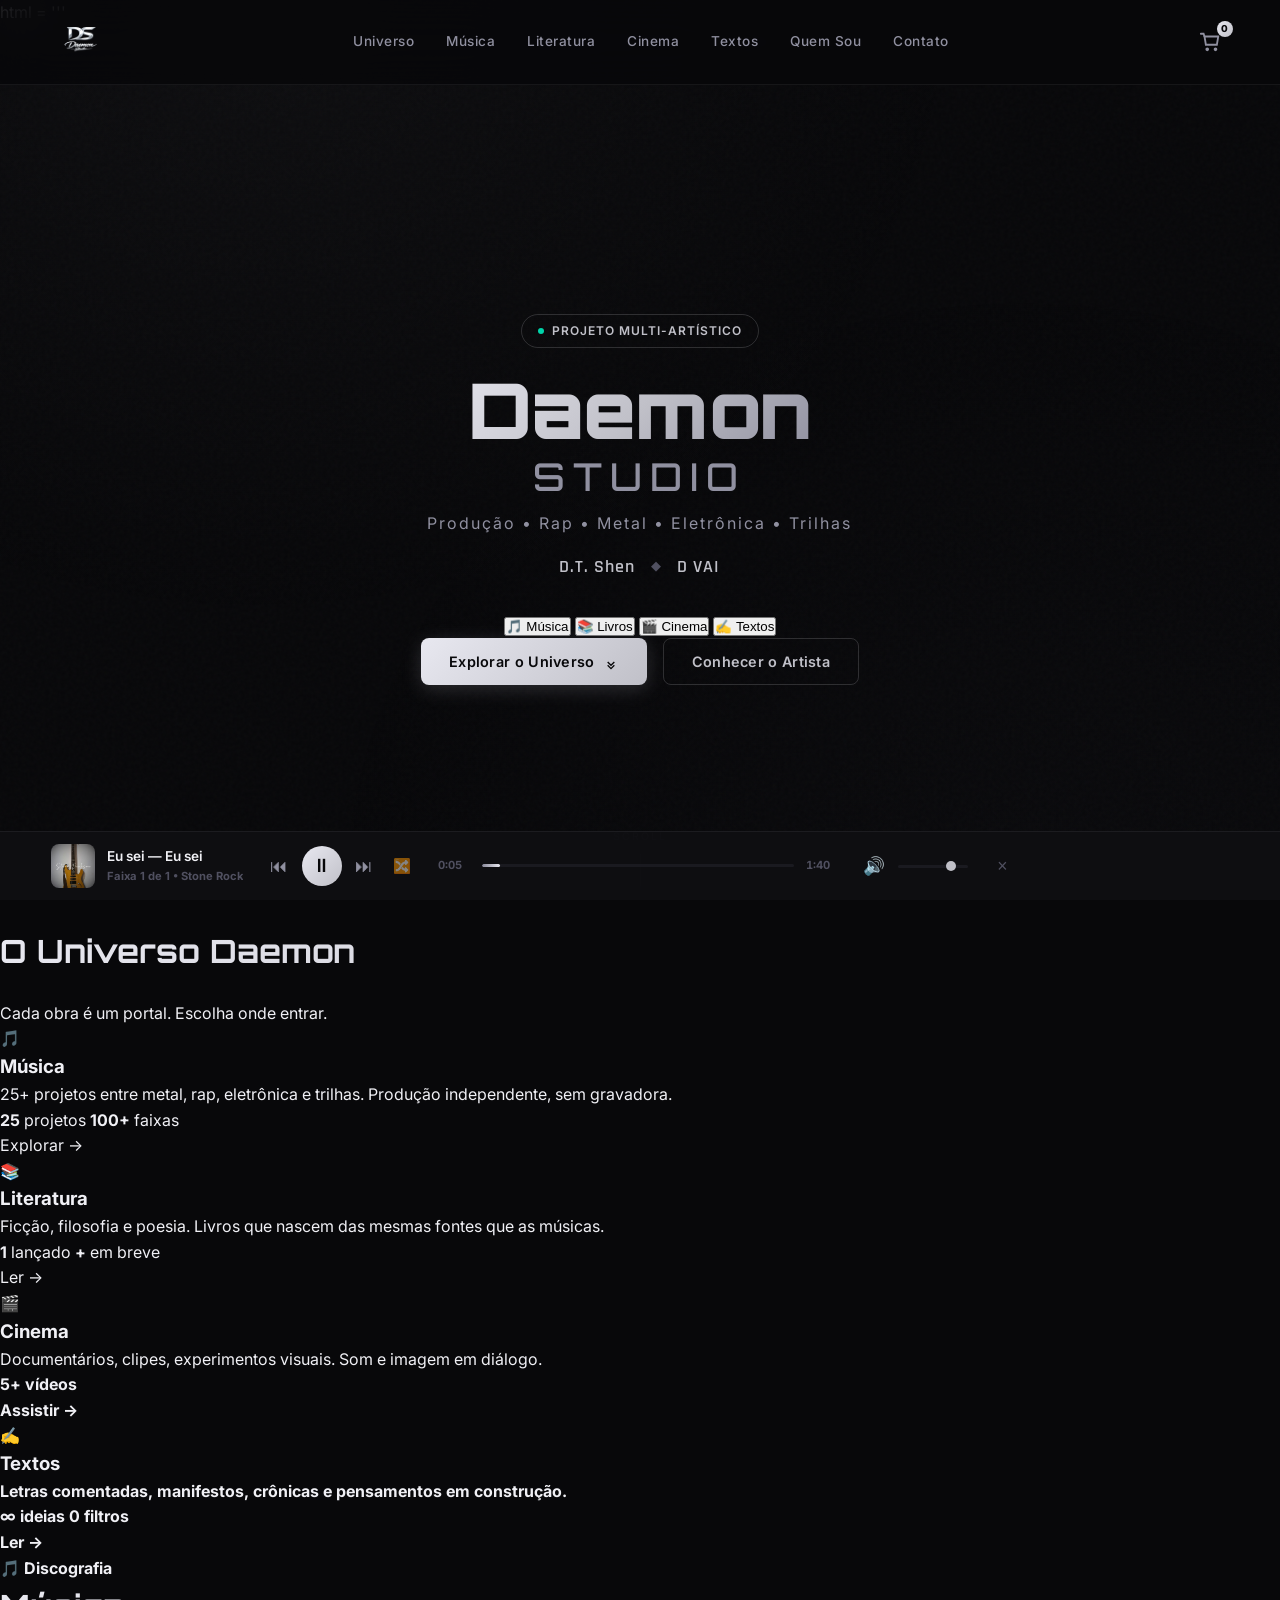
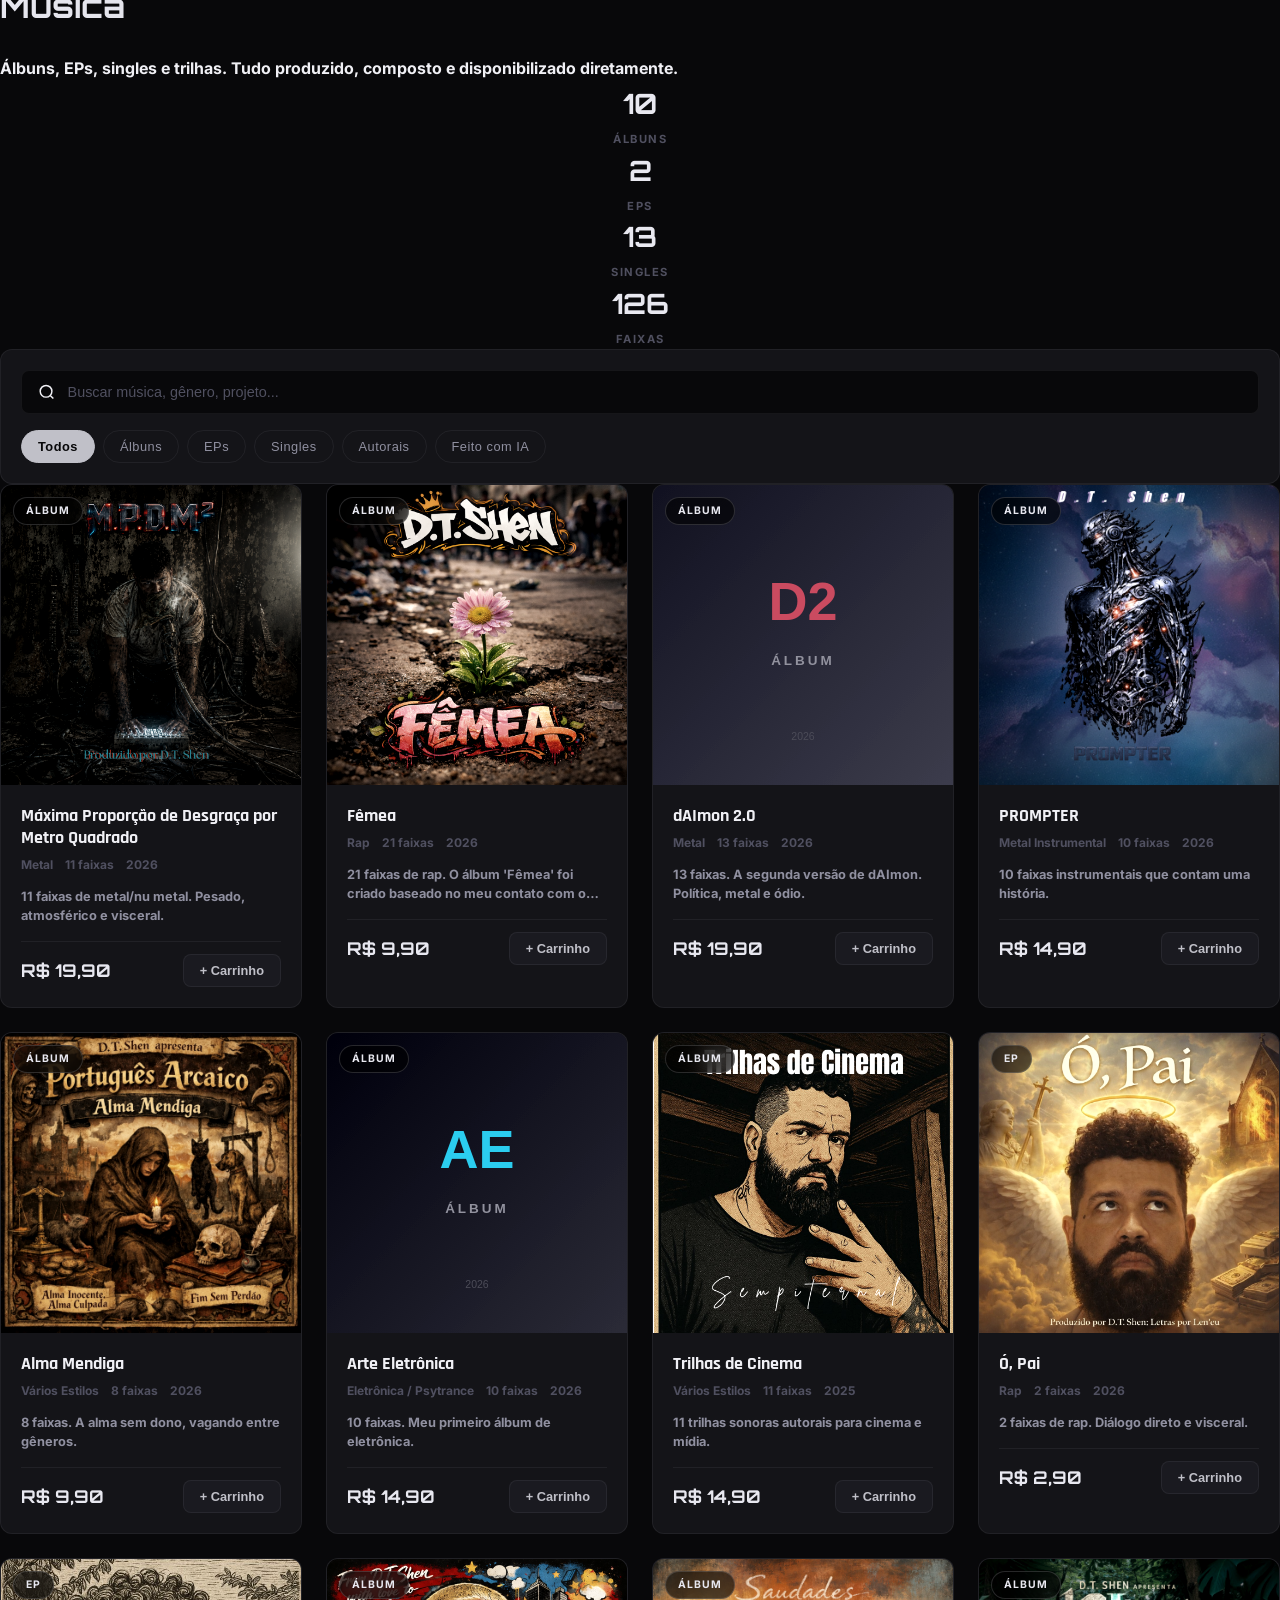
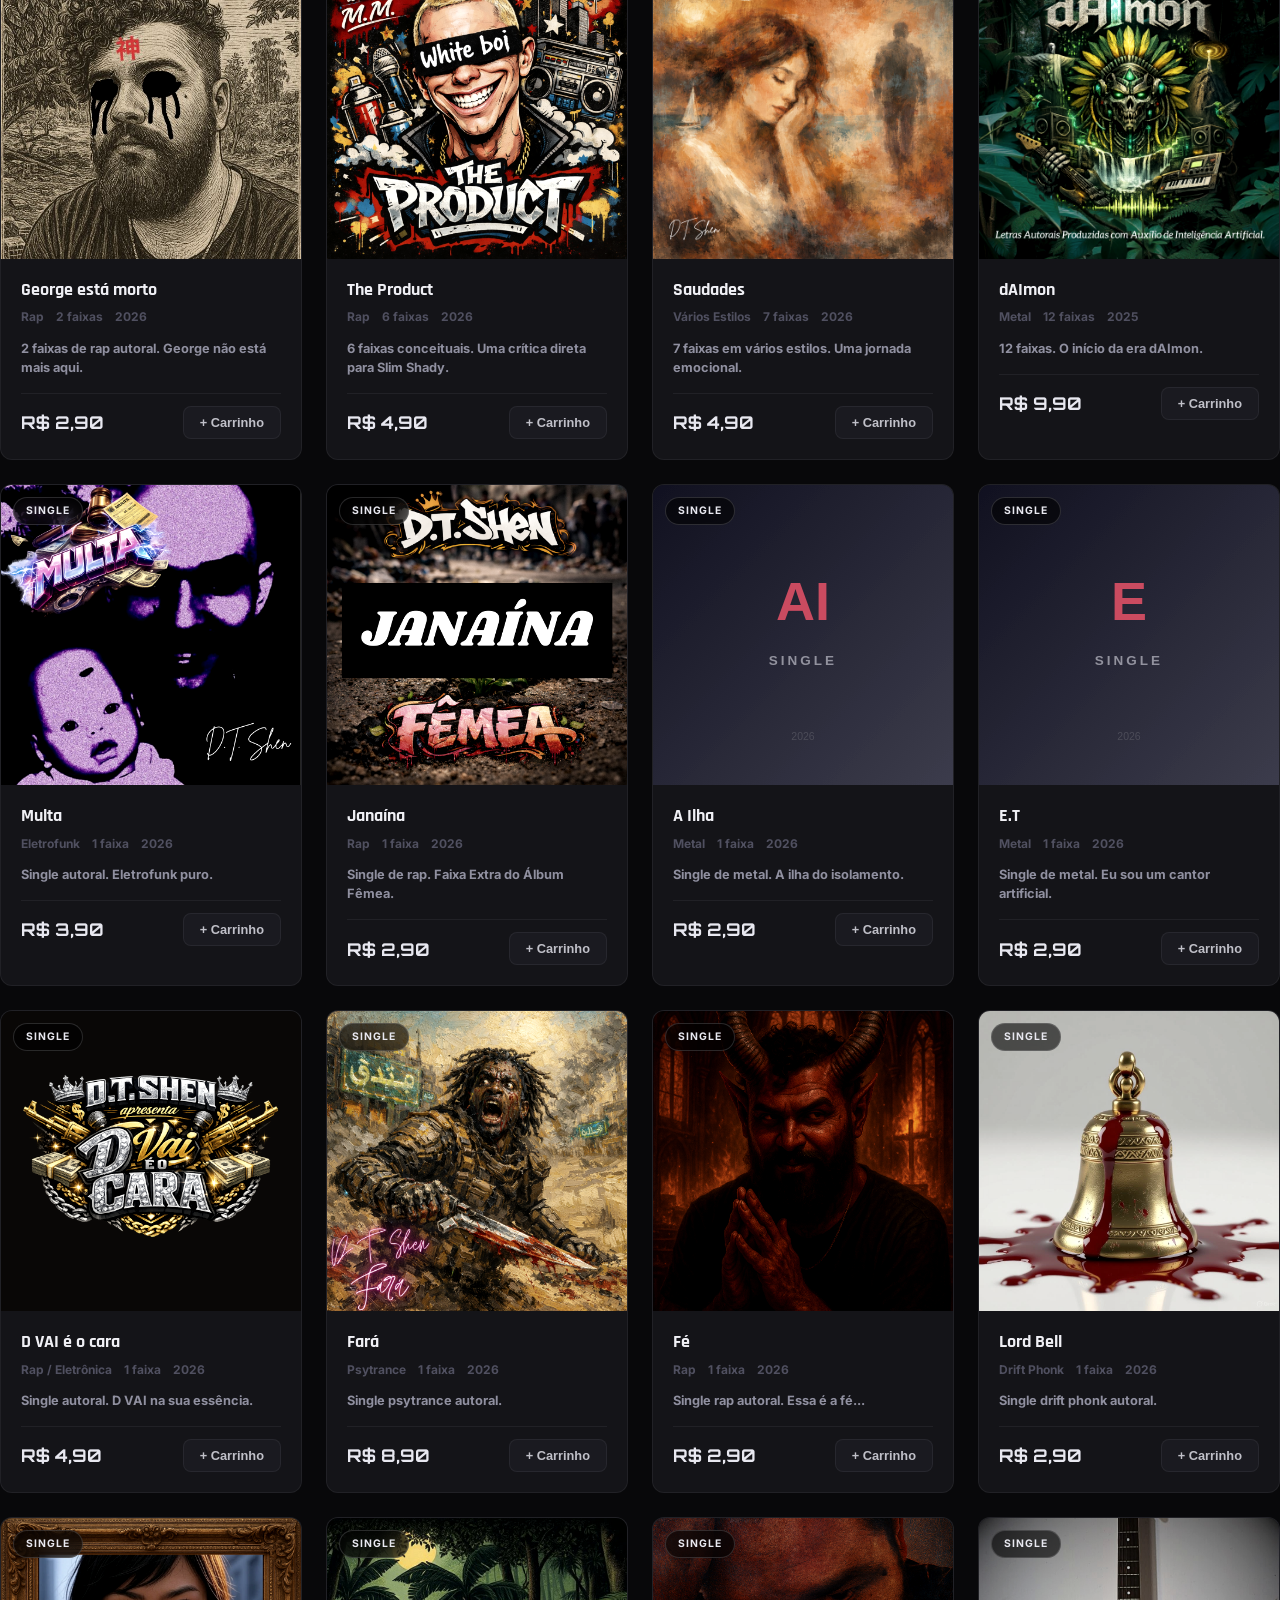
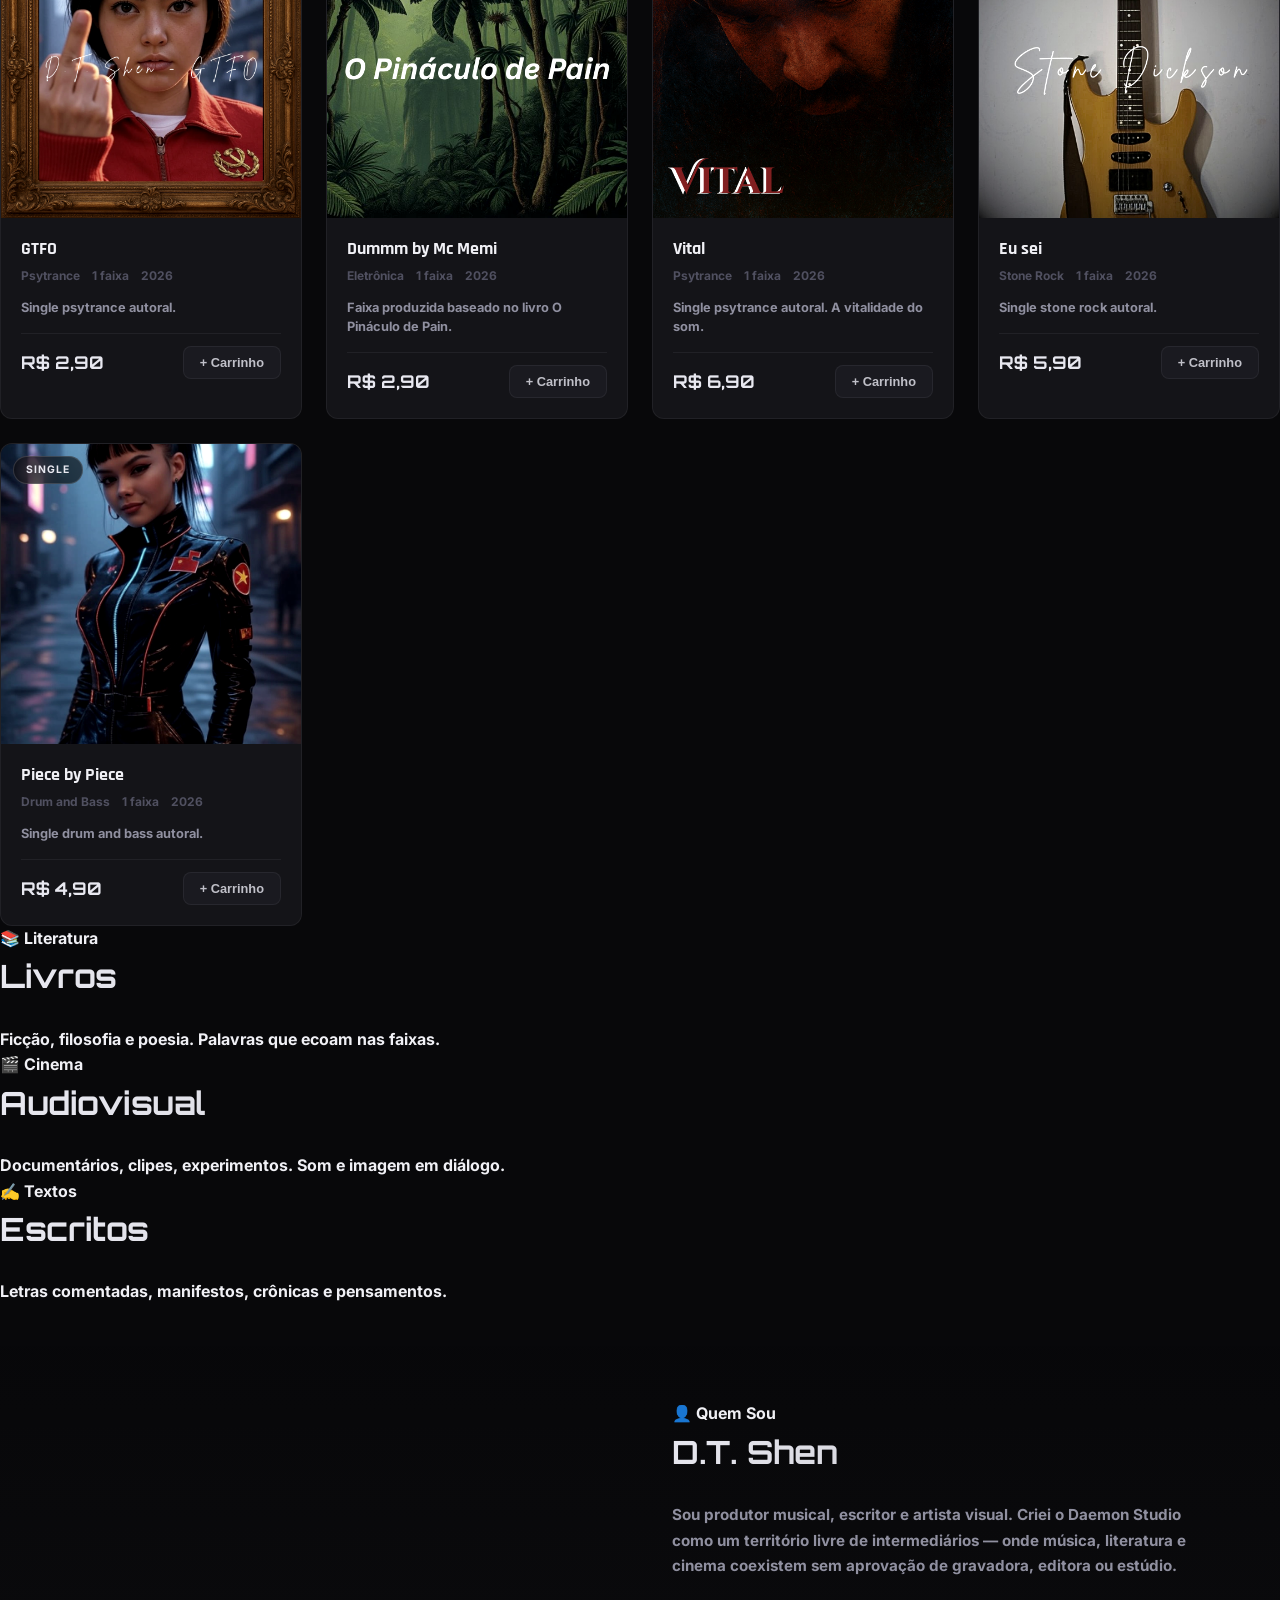
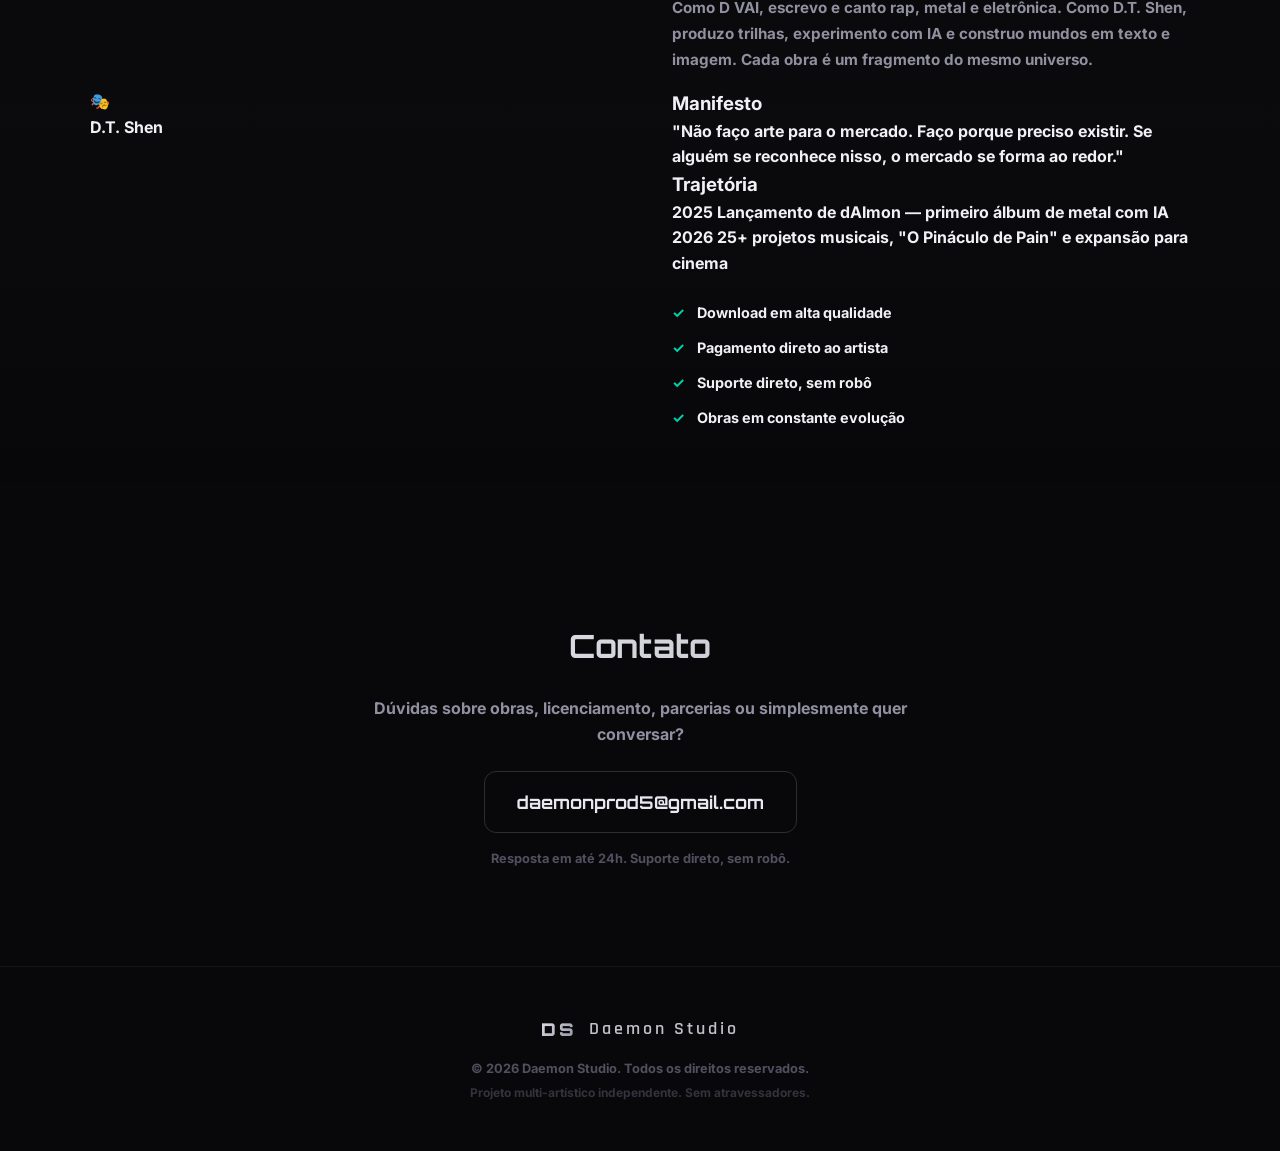
==== commit 1576aee3: "Hub multi-artistico: livros, cinema, textos, universo" ====
--- a/index.html
+++ b/index.html
@@ -1,18 +1,40 @@
-<!DOCTYPE html>
+html = '''<!DOCTYPE html>
 <html lang="pt-BR">
 <head>
     <meta charset="UTF-8">
     <meta name="viewport" content="width=device-width, initial-scale=1.0">
-    <title id="page-title">Daemon Studio | Loja Oficial</title>
-    <meta name="description" content="Daemon Studio - Música independente de D.T. Shen e D VAI. Metal, Rap, Eletrônica, Trilhas.">
+    <title id="page-title">Daemon Studio | D.T. Shen — Metal • Rap • Eletrônica • Trilhas • Livros • Cinema</title>
+    <meta name="description" content="Daemon Studio — Projeto multi-artístico de D.T. Shen (D VAI). Música independente, literatura, cinema e arte digital. Sem intermediários.">
+    <meta name="keywords" content="música independente, metal, rap, eletrônica, trilha sonora, literatura, cinema, arte digital, D.T. Shen, D VAI, Daemon Studio">
+    <meta name="author" content="D.T. Shen">
+    <meta name="robots" content="index, follow">
+    
+    <!-- Open Graph -->
+    <meta property="og:title" content="Daemon Studio | Projeto Multi-Artístico">
+    <meta property="og:description" content="Música, literatura, cinema e arte digital. O universo de D.T. Shen.">
+    <meta property="og:type" content="website">
+    <meta property="og:url" content="https://daemonstore.vercel.app">
+    <meta property="og:image" content="https://daemonstore.vercel.app/assets/logo.png">
+    <meta property="og:site_name" content="Daemon Studio">
+    
+    <!-- Twitter Card -->
+    <meta name="twitter:card" content="summary_large_image">
+    <meta name="twitter:title" content="Daemon Studio | Projeto Multi-Artístico">
+    <meta name="twitter:description" content="Música, literatura, cinema e arte digital. O universo de D.T. Shen.">
+    <meta name="twitter:image" content="https://daemonstore.vercel.app/assets/logo.png">
+    
+    <link rel="icon" type="image/png" href="assets/logo.png">
+    <link rel="apple-touch-icon" href="assets/logo.png">
+    
     <link rel="preconnect" href="https://fonts.googleapis.com">
-    <link href="https://fonts.googleapis.com/css2?family=Inter:wght@300;400;500;600;700;800&family=Orbitron:wght@500;700;900&family=Rajdhani:wght@500;600;700&display=swap" rel="stylesheet">
+    <link href="https://fonts.googleapis.com/css2?family=Inter:wght@300;400;500;600;700;800&family=Orbitron:wght@500;700;900&family=Rajdhani:wght@500;600;700&family=Cinzel:wght@400;600;700&display=swap" rel="stylesheet">
     <link rel="stylesheet" href="styles.css">
 </head>
 <body>
-    <!-- Background -->
+    <!-- Background Effects -->
     <div class="bg-mesh"></div>
     <div class="bg-noise"></div>
+    <div class="bg-particles" id="particles"></div>
 
     <!-- Navbar -->
     <nav class="navbar" id="navbar">
@@ -24,8 +46,12 @@
             </div>
         </div>
         <div class="nav-links">
-            <a href="#catalogo" class="nav-link">Catálogo</a>
-            <a href="#sobre" class="nav-link">Sobre</a>
+            <a href="#universo" class="nav-link">Universo</a>
+            <a href="#musica" class="nav-link">Música</a>
+            <a href="#literatura" class="nav-link">Literatura</a>
+            <a href="#cinema" class="nav-link">Cinema</a>
+            <a href="#textos" class="nav-link">Textos</a>
+            <a href="#quem-sou" class="nav-link">Quem Sou</a>
             <a href="#contato" class="nav-link">Contato</a>
         </div>
         <div class="nav-cart" onclick="app.toggleCart()">
@@ -42,48 +68,121 @@
         <div class="hero-content">
             <div class="hero-badge">
                 <span class="badge-dot"></span>
-                <span>Loja Oficial</span>
+                <span>Projeto Multi-Artístico</span>
             </div>
             <h1 class="hero-title">
                 <span class="hero-line1">Daemon</span>
                 <span class="hero-line2">Studio</span>
             </h1>
-            <p class="hero-subtitle" id="hero-subtitle">Produção • Rap • Metal • Eletrônica • Trilhas</p>
+            <p class="hero-subtitle" id="hero-subtitle">Música • Literatura • Cinema • Arte Digital</p>
             <div class="hero-aliases">
                 <span class="alias">D.T. Shen</span>
                 <span class="alias-sep">◆</span>
                 <span class="alias">D VAI</span>
             </div>
-            <div class="hero-stats" id="hero-stats">
+            <div class="hero-universe-nav">
+                <button class="universe-btn" onclick="app.scrollTo('musica')">
+                    <span class="universe-icon">🎵</span>
+                    <span>Música</span>
+                </button>
+                <button class="universe-btn" onclick="app.scrollTo('literatura')">
+                    <span class="universe-icon">📚</span>
+                    <span>Livros</span>
+                </button>
+                <button class="universe-btn" onclick="app.scrollTo('cinema')">
+                    <span class="universe-icon">🎬</span>
+                    <span>Cinema</span>
+                </button>
+                <button class="universe-btn" onclick="app.scrollTo('textos')">
+                    <span class="universe-icon">✍️</span>
+                    <span>Textos</span>
+                </button>
+            </div>
+            <div class="hero-cta">
+                <button class="btn btn-primary" onclick="app.scrollTo('universo')">
+                    <span>Explorar o Universo</span>
+                    <svg width="16" height="16" viewBox="0 0 24 24" fill="none" stroke="currentColor" stroke-width="2"><path d="M7 17l5 5 5-5M7 12l5 5 5-5"/></svg>
+                </button>
+                <button class="btn btn-outline" onclick="app.scrollTo('quem-sou')">Conhecer o Artista</button>
+            </div>
+        </div>
+        <div class="hero-scroll">
+            <div class="scroll-indicator">
+                <span>Scroll</span>
+                <div class="scroll-line"></div>
+            </div>
+        </div>
+    </header>
+
+    <!-- Universo Overview -->
+    <section class="universe-section" id="universo">
+        <div class="universe-container">
+            <h2 class="section-title">O Universo Daemon</h2>
+            <p class="section-subtitle">Cada obra é um portal. Escolha onde entrar.</p>
+            <div class="universe-grid">
+                <div class="universe-card" onclick="app.scrollTo('musica')">
+                    <div class="universe-card-bg" style="--accent:#e94560"></div>
+                    <div class="universe-card-icon">🎵</div>
+                    <h3>Música</h3>
+                    <p>25+ projetos entre metal, rap, eletrônica e trilhas. Produção independente, sem gravadora.</p>
+                    <div class="universe-card-stats">
+                        <span><strong>25</strong> projetos</span>
+                        <span><strong>100+</strong> faixas</span>
+                    </div>
+                    <span class="universe-card-cta">Explorar →</span>
+                </div>
+                <div class="universe-card" onclick="app.scrollTo('literatura')">
+                    <div class="universe-card-bg" style="--accent:#f39c12"></div>
+                    <div class="universe-card-icon">📚</div>
+                    <h3>Literatura</h3>
+                    <p>Ficção, filosofia e poesia. Livros que nascem das mesmas fontes que as músicas.</p>
+                    <div class="universe-card-stats">
+                        <span><strong>1</strong> lançado</span>
+                        <span><strong>+</strong> em breve</span>
+                    </div>
+                    <span class="universe-card-cta">Ler →</span>
+                </div>
+                <div class="universe-card" onclick="app.scrollTo('cinema')">
+                    <div class="universe-card-bg" style="--accent:#00d2ff"></div>
+                    <div class="universe-card-icon">🎬</div>
+                    <h3>Cinema</h3>
+                    <p>Documentários, clipes, experimentos visuais. Som e imagem em diálogo.</p>
+                    <div class="universe-card-stats">
+                        <span><strong>5+</span>
+                        <span><strong>vídeos</span>
+                    </div>
+                    <span class="universe-card-cta">Assistir →</span>
+                </div>
+                <div class="universe-card" onclick="app.scrollTo('textos')">
+                    <div class="universe-card-bg" style="--accent:#c0c0c8"></div>
+                    <div class="universe-card-icon">✍️</div>
+                    <h3>Textos</h3>
+                    <p>Letras comentadas, manifestos, crônicas e pensamentos em construção.</p>
+                    <div class="universe-card-stats">
+                        <span><strong>∞</strong> ideias</span>
+                        <span><strong>0</strong> filtros</span>
+                    </div>
+                    <span class="universe-card-cta">Ler →</span>
+                </div>
+            </div>
+        </div>
+    </section>
+
+    <!-- Música -->
+    <section class="music-section" id="musica">
+        <div class="section-header">
+            <div class="section-header-content">
+                <span class="section-tag">🎵 Discografia</span>
+                <h2 class="section-title">Música</h2>
+                <p class="section-subtitle">Álbuns, EPs, singles e trilhas. Tudo produzido, composto e disponibilizado diretamente.</p>
+            </div>
+            <div class="section-header-stats" id="music-stats">
                 <div class="stat"><span class="stat-num" id="stat-albums">0</span><span class="stat-label">Álbuns</span></div>
                 <div class="stat"><span class="stat-num" id="stat-eps">0</span><span class="stat-label">EPs</span></div>
                 <div class="stat"><span class="stat-num" id="stat-singles">0</span><span class="stat-label">Singles</span></div>
                 <div class="stat"><span class="stat-num" id="stat-tracks">0</span><span class="stat-label">Faixas</span></div>
             </div>
-            <div class="hero-cta">
-                <button class="btn btn-primary" onclick="app.scrollTo('catalogo')">
-                    <span>Explorar Músicas</span>
-                    <svg width="16" height="16" viewBox="0 0 24 24" fill="none" stroke="currentColor" stroke-width="2"><path d="M7 17l5 5 5-5M7 12l5 5 5-5"/></svg>
-                </button>
-                <button class="btn btn-outline" onclick="app.scrollTo('sobre')">Conhecer o Artista</button>
-            </div>
-        </div>
-        <div class="hero-scroll">
-            <div class="scroll-indicator">
-                <span>Scroll</span>
-                <div class="scroll-line"></div>
-            </div>
-        </div>
-    </header>
-
-    <!-- Demo Banner -->
-    <div class="demo-banner" id="demo-banner" style="display:none">
-        <span>⚡ Modo Demonstração — Configure seus links de pagamento em catalog.js e config.js</span>
-        <button onclick="this.parentElement.style.display='none'">×</button>
-    </div>
-
-    <!-- Filter Bar -->
-    <section class="filter-section" id="catalogo">
+        </div>
         <div class="filter-container">
             <div class="search-box">
                 <svg width="18" height="18" viewBox="0 0 24 24" fill="none" stroke="currentColor" stroke-width="2"><circle cx="11" cy="11" r="8"/><path d="M21 21l-4.35-4.35"/></svg>
@@ -98,10 +197,6 @@
                 <button class="pill" data-filter="ia" onclick="app.setTag('ia')">Feito com IA</button>
             </div>
         </div>
-    </section>
-
-    <!-- Catalog -->
-    <section class="catalog-section">
         <div class="catalog-grid" id="catalog-grid"></div>
         <div class="empty-state" id="empty-state" style="display:none">
             <div class="empty-icon">🔍</div>
@@ -109,31 +204,79 @@
         </div>
     </section>
 
-    <!-- About -->
-    <section class="about-section" id="sobre">
+    <!-- Literatura / Livros -->
+    <section class="literature-section" id="literatura">
+        <div class="section-header">
+            <div class="section-header-content">
+                <span class="section-tag">📚 Literatura</span>
+                <h2 class="section-title">Livros</h2>
+                <p class="section-subtitle">Ficção, filosofia e poesia. Palavras que ecoam nas faixas.</p>
+            </div>
+        </div>
+        <div class="books-grid" id="books-grid"></div>
+    </section>
+
+    <!-- Cinema / Audiovisual -->
+    <section class="cinema-section" id="cinema">
+        <div class="section-header">
+            <div class="section-header-content">
+                <span class="section-tag">🎬 Cinema</span>
+                <h2 class="section-title">Audiovisual</h2>
+                <p class="section-subtitle">Documentários, clipes, experimentos. Som e imagem em diálogo.</p>
+            </div>
+        </div>
+        <div class="cinema-grid" id="cinema-grid"></div>
+    </section>
+
+    <!-- Textos -->
+    <section class="texts-section" id="textos">
+        <div class="section-header">
+            <div class="section-header-content">
+                <span class="section-tag">✍️ Textos</span>
+                <h2 class="section-title">Escritos</h2>
+                <p class="section-subtitle">Letras comentadas, manifestos, crônicas e pensamentos.</p>
+            </div>
+        </div>
+        <div class="texts-grid" id="texts-grid"></div>
+    </section>
+
+    <!-- Quem Sou Eu -->
+    <section class="about-section" id="quem-sou">
         <div class="about-container">
             <div class="about-visual">
-                <div class="about-card producer">
-                    <div class="about-icon">🎛️</div>
-                    <h3>D.T. Shen</h3>
-                    <p>Produtor musical. Criador do Daemon Studio. Metal, eletrônica, trilhas sonoras e experimentação sonora.</p>
-                </div>
-                <div class="about-connector">◆</div>
-                <div class="about-card rapper">
-                    <div class="about-icon">🎤</div>
-                    <h3>D VAI</h3>
-                    <p>Rapper e vocalista. Letras cruas, flow marcante. Do rap ao eletrônico, autoral e com IA.</p>
+                <div class="about-portrait">
+                    <div class="about-portrait-frame">
+                        <div class="about-portrait-placeholder">🎭</div>
+                        <div class="about-portrait-glow"></div>
+                    </div>
+                    <div class="about-portrait-label">D.T. Shen</div>
                 </div>
             </div>
             <div class="about-text">
-                <h2 class="section-title">Sobre o Projeto</h2>
-                <p>Daemon Studio é um projeto independente de música sem intermediários. Todas as faixas são produzidas, compostas e disponibilizadas diretamente pelo artista.</p>
-                <p>Sem gravadora. Sem distribuidora tirando porcentagem. Você compra direto do criador e recebe os arquivos em alta qualidade.</p>
+                <span class="section-tag">👤 Quem Sou</span>
+                <h2 class="section-title">D.T. Shen</h2>
+                <p class="about-bio">Sou produtor musical, escritor e artista visual. Criei o Daemon Studio como um território livre de intermediários — onde música, literatura e cinema coexistem sem aprovação de gravadora, editora ou estúdio.</p>
+                <p class="about-bio">Como <strong>D VAI</strong>, escrevo e canto rap, metal e eletrônica. Como <strong>D.T. Shen</strong>, produzo trilhas, experimento com IA e construo mundos em texto e imagem. Cada obra é um fragmento do mesmo universo.</p>
+                <div class="about-manifesto">
+                    <h3>Manifesto</h3>
+                    <blockquote>"Não faço arte para o mercado. Faço porque preciso existir. Se alguém se reconhece nisso, o mercado se forma ao redor."</blockquote>
+                </div>
+                <div class="about-timeline">
+                    <h3>Trajetória</h3>
+                    <div class="timeline-item">
+                        <span class="timeline-year">2025</span>
+                        <span class="timeline-event">Lançamento de dAImon — primeiro álbum de metal com IA</span>
+                    </div>
+                    <div class="timeline-item">
+                        <span class="timeline-year">2026</span>
+                        <span class="timeline-event">25+ projetos musicais, "O Pináculo de Pain" e expansão para cinema</span>
+                    </div>
+                </div>
                 <div class="about-features">
                     <div class="feat"><span class="feat-check">✓</span> Download em alta qualidade</div>
-                    <div class="feat"><span class="feat-check">✓</span> Pagamento via Pix ou Cartão</div>
-                    <div class="feat"><span class="feat-check">✓</span> Suporte direto com o artista</div>
-                    <div class="feat"><span class="feat-check">✓</span> Atualizações constantes</div>
+                    <div class="feat"><span class="feat-check">✓</span> Pagamento direto ao artista</div>
+                    <div class="feat"><span class="feat-check">✓</span> Suporte direto, sem robô</div>
+                    <div class="feat"><span class="feat-check">✓</span> Obras em constante evolução</div>
                 </div>
             </div>
         </div>
@@ -143,7 +286,7 @@
     <section class="contact-section" id="contato">
         <div class="contact-container">
             <h2 class="section-title">Contato</h2>
-            <p class="contact-subtitle">Dúvidas sobre licenciamento, compras ou parcerias?</p>
+            <p class="contact-subtitle">Dúvidas sobre obras, licenciamento, parcerias ou simplesmente quer conversar?</p>
             <a href="mailto:daemonprod5@gmail.com" class="contact-email" id="contact-email">daemonprod5@gmail.com</a>
             <p class="contact-note">Resposta em até 24h. Suporte direto, sem robô.</p>
         </div>
@@ -157,13 +300,89 @@
                 <span>Daemon Studio</span>
             </div>
             <p class="footer-copy">© 2026 Daemon Studio. Todos os direitos reservados.</p>
-            <p class="footer-credit">Música independente. Sem atravessadores.</p>
+            <p class="footer-credit">Projeto multi-artístico independente. Sem atravessadores.</p>
         </div>
     </footer>
 
     <!-- ==================== MODAIS ==================== -->
 
-    <!-- Product Modal -->
+    <!-- Book Modal -->
+    <div class="modal" id="book-modal">
+        <div class="modal-overlay" onclick="app.closeModal('book-modal')"></div>
+        <div class="modal-content book-modal">
+            <button class="modal-close" onclick="app.closeModal('book-modal')">×</button>
+            <div class="book-layout">
+                <div class="book-modal-cover">
+                    <div class="book-cover-art" id="book-modal-cover">📖</div>
+                </div>
+                <div class="book-modal-details">
+                    <div class="book-modal-tag" id="book-modal-tag">Livro</div>
+                    <h2 class="book-modal-title" id="book-modal-title">Título</h2>
+                    <div class="book-modal-meta" id="book-modal-meta">Ficção • 2026</div>
+                    <div class="book-modal-synopsis" id="book-modal-synopsis">Sinopse...</div>
+                    <div class="book-modal-quote" id="book-modal-quote">"..."</div>
+                    <div class="book-modal-price-row">
+                        <div class="book-modal-price" id="book-modal-price">R$ 0,00</div>
+                        <div class="book-modal-actions">
+                            <button class="btn btn-primary" id="book-modal-buy" onclick="app.buyBook()">Comprar</button>
+                            <button class="btn btn-outline" id="book-modal-preview" onclick="app.previewBook()">Ler Trecho</button>
+                        </div>
+                    </div>
+                    <div class="book-modal-status" id="book-modal-status"></div>
+                </div>
+            </div>
+        </div>
+    </div>
+
+    <!-- Cinema Modal -->
+    <div class="modal" id="cinema-modal">
+        <div class="modal-overlay" onclick="app.closeModal('cinema-modal')"></div>
+        <div class="modal-content cinema-modal">
+            <button class="modal-close" onclick="app.closeModal('cinema-modal')">×</button>
+            <div class="cinema-layout">
+                <div class="cinema-player" id="cinema-player">
+                    <div class="cinema-player-placeholder" id="cinema-placeholder">
+                        <span>🎬</span>
+                        <p>Clique para assistir</p>
+                    </div>
+                    <iframe id="cinema-iframe" style="display:none" frameborder="0" allow="accelerometer; autoplay; clipboard-write; encrypted-media; gyroscope; picture-in-picture" allowfullscreen></iframe>
+                </div>
+                <div class="cinema-modal-details">
+                    <div class="cinema-modal-tag" id="cinema-modal-tag">Documentário</div>
+                    <h2 class="cinema-modal-title" id="cinema-modal-title">Título</h2>
+                    <div class="cinema-modal-meta" id="cinema-modal-meta">2026 • 15 min</div>
+                    <div class="cinema-modal-desc" id="cinema-modal-desc">Descrição...</div>
+                    <div class="cinema-modal-links">
+                        <a href="#" class="btn btn-primary" id="cinema-modal-youtube" target="_blank">Assistir no YouTube</a>
+                        <a href="#" class="btn btn-outline" id="cinema-modal-share" onclick="app.shareCinema()">Compartilhar</a>
+                    </div>
+                </div>
+            </div>
+        </div>
+    </div>
+
+    <!-- Text Modal -->
+    <div class="modal" id="text-modal">
+        <div class="modal-overlay" onclick="app.closeModal('text-modal')"></div>
+        <div class="modal-content text-modal">
+            <button class="modal-close" onclick="app.closeModal('text-modal')">×</button>
+            <div class="text-layout">
+                <div class="text-modal-header">
+                    <div class="text-modal-tag" id="text-modal-tag">Manifesto</div>
+                    <h2 class="text-modal-title" id="text-modal-title">Título</h2>
+                    <div class="text-modal-meta" id="text-modal-meta">D.T. Shen • 2026</div>
+                </div>
+                <div class="text-modal-content" id="text-modal-content">
+                    <p>Conteúdo do texto...</p>
+                </div>
+                <div class="text-modal-footer">
+                    <button class="btn btn-outline" onclick="app.shareText()">Compartilhar</button>
+                </div>
+            </div>
+        </div>
+    </div>
+
+    <!-- Product Modal (Music) -->
     <div class="modal" id="product-modal">
         <div class="modal-overlay" onclick="app.closeModal('product-modal')"></div>
         <div class="modal-content product-modal">
@@ -191,12 +410,8 @@
                     <div class="product-price-row">
                         <div class="product-price" id="modal-price">R$ 0,00</div>
                         <div class="product-actions">
-                            <button class="btn btn-primary btn-buy" id="modal-buy-btn" onclick="app.buyItem()">
-                                Comprar Agora
-                            </button>
-                            <button class="btn btn-outline btn-cart" id="modal-cart-btn" onclick="app.addModalToCart()">
-                                + Carrinho
-                            </button>
+                            <button class="btn btn-primary btn-buy" id="modal-buy-btn" onclick="app.buyItem()">Comprar Agora</button>
+                            <button class="btn btn-outline btn-cart" id="modal-cart-btn" onclick="app.addModalToCart()">+ Carrinho</button>
                         </div>
                     </div>
                     <div class="product-note" id="modal-note"></div>
@@ -239,21 +454,13 @@
                     <span>Total</span>
                     <span id="checkout-total">R$ 0,00</span>
                 </div>
-
                 <p class="checkout-intro">Escolha como pagar:</p>
-
-                <!-- Pix Option -->
                 <div class="checkout-option" id="checkout-pix">
                     <div class="option-icon">⚡</div>
-                    <div class="option-info">
-                        <strong>Pix</strong>
-                        <span>Copie o código ou escaneie o QR</span>
-                    </div>
+                    <div class="option-info"><strong>Pix</strong><span>Copie o código ou escaneie o QR</span></div>
                 </div>
                 <div class="pix-details">
-                    <div class="pix-qr-wrap">
-                        <img id="pix-qr" src="" alt="QR Code Pix">
-                    </div>
+                    <div class="pix-qr-wrap"><img id="pix-qr" src="" alt="QR Code Pix"></div>
                     <div class="pix-code-wrap">
                         <p class="pix-label">Código Pix (copia e cola):</p>
                         <div class="pix-code-box">
@@ -263,43 +470,22 @@
                         <p class="pix-hint">Abra o app do seu banco, vá em "Pix Copia e Cola" e cole o código acima.</p>
                     </div>
                 </div>
-
-                <!-- Mercado Pago Option -->
                 <a href="#" class="checkout-option" id="checkout-mercadopago" target="_blank">
                     <div class="option-icon">💰</div>
-                    <div class="option-info">
-                        <strong>Mercado Pago</strong>
-                        <span>Pix, cartão, boleto — confirmação automática</span>
-                    </div>
+                    <div class="option-info"><strong>Mercado Pago</strong><span>Pix, cartão, boleto — confirmação automática</span></div>
                 </a>
-
-                <!-- Stripe Option -->
                 <a href="#" class="checkout-option" id="checkout-stripe" target="_blank">
                     <div class="option-icon">💳</div>
-                    <div class="option-info">
-                        <strong>Cartão (Stripe)</strong>
-                        <span>Visa, Mastercard, Amex — internacional</span>
-                    </div>
+                    <div class="option-info"><strong>Cartão (Stripe)</strong><span>Visa, Mastercard, Amex — internacional</span></div>
                 </a>
-
-                <!-- WhatsApp Option -->
                 <a href="#" class="checkout-option" id="checkout-whatsapp" target="_blank">
                     <div class="option-icon">💬</div>
-                    <div class="option-info">
-                        <strong>WhatsApp</strong>
-                        <span>Envie o pedido direto pelo WhatsApp</span>
-                    </div>
+                    <div class="option-info"><strong>WhatsApp</strong><span>Envie o pedido direto pelo WhatsApp</span></div>
                 </a>
-
-                <!-- Email Option -->
                 <a href="#" class="checkout-option" id="checkout-email" target="_blank">
                     <div class="option-icon">✉️</div>
-                    <div class="option-info">
-                        <strong>Email</strong>
-                        <span>Envie o pedido por email</span>
-                    </div>
+                    <div class="option-info"><strong>Email</strong><span>Envie o pedido por email</span></div>
                 </a>
-
                 <div class="checkout-note">
                     <p>🔒 Após confirmar o pagamento, enviaremos os arquivos em até 24h para o email cadastrado.</p>
                 </div>
@@ -317,31 +503,25 @@
             </div>
             <div class="customer-body">
                 <div class="form-summary" id="form-summary"></div>
-
                 <div class="form-section">
                     <h4 class="form-section-title">Seus Dados</h4>
                     <p class="form-section-desc">Preencha para receber seus arquivos após o pagamento.</p>
-
                     <div class="form-group">
                         <label for="cust-name">Nome completo *</label>
                         <input type="text" id="cust-name" placeholder="Seu nome" required>
                     </div>
-
                     <div class="form-group">
                         <label for="cust-email">Email *</label>
                         <input type="email" id="cust-email" placeholder="seu@email.com" required>
                     </div>
-
                     <div class="form-group">
                         <label for="cust-whatsapp">WhatsApp *</label>
                         <input type="tel" id="cust-whatsapp" placeholder="(11) 99999-9999" required>
                     </div>
                 </div>
-
                 <div class="form-note">
                     <p>🔒 Seus dados são usados apenas para entrega dos arquivos. Não compartilhamos com terceiros.</p>
                 </div>
-
                 <button class="btn btn-primary btn-full" onclick="app.validateAndProceed()">
                     <span>Prosseguir para Pagamento</span>
                     <svg width="16" height="16" viewBox="0 0 24 24" fill="none" stroke="currentColor" stroke-width="2"><path d="M5 12h14M12 5l7 7-7 7"/></svg>
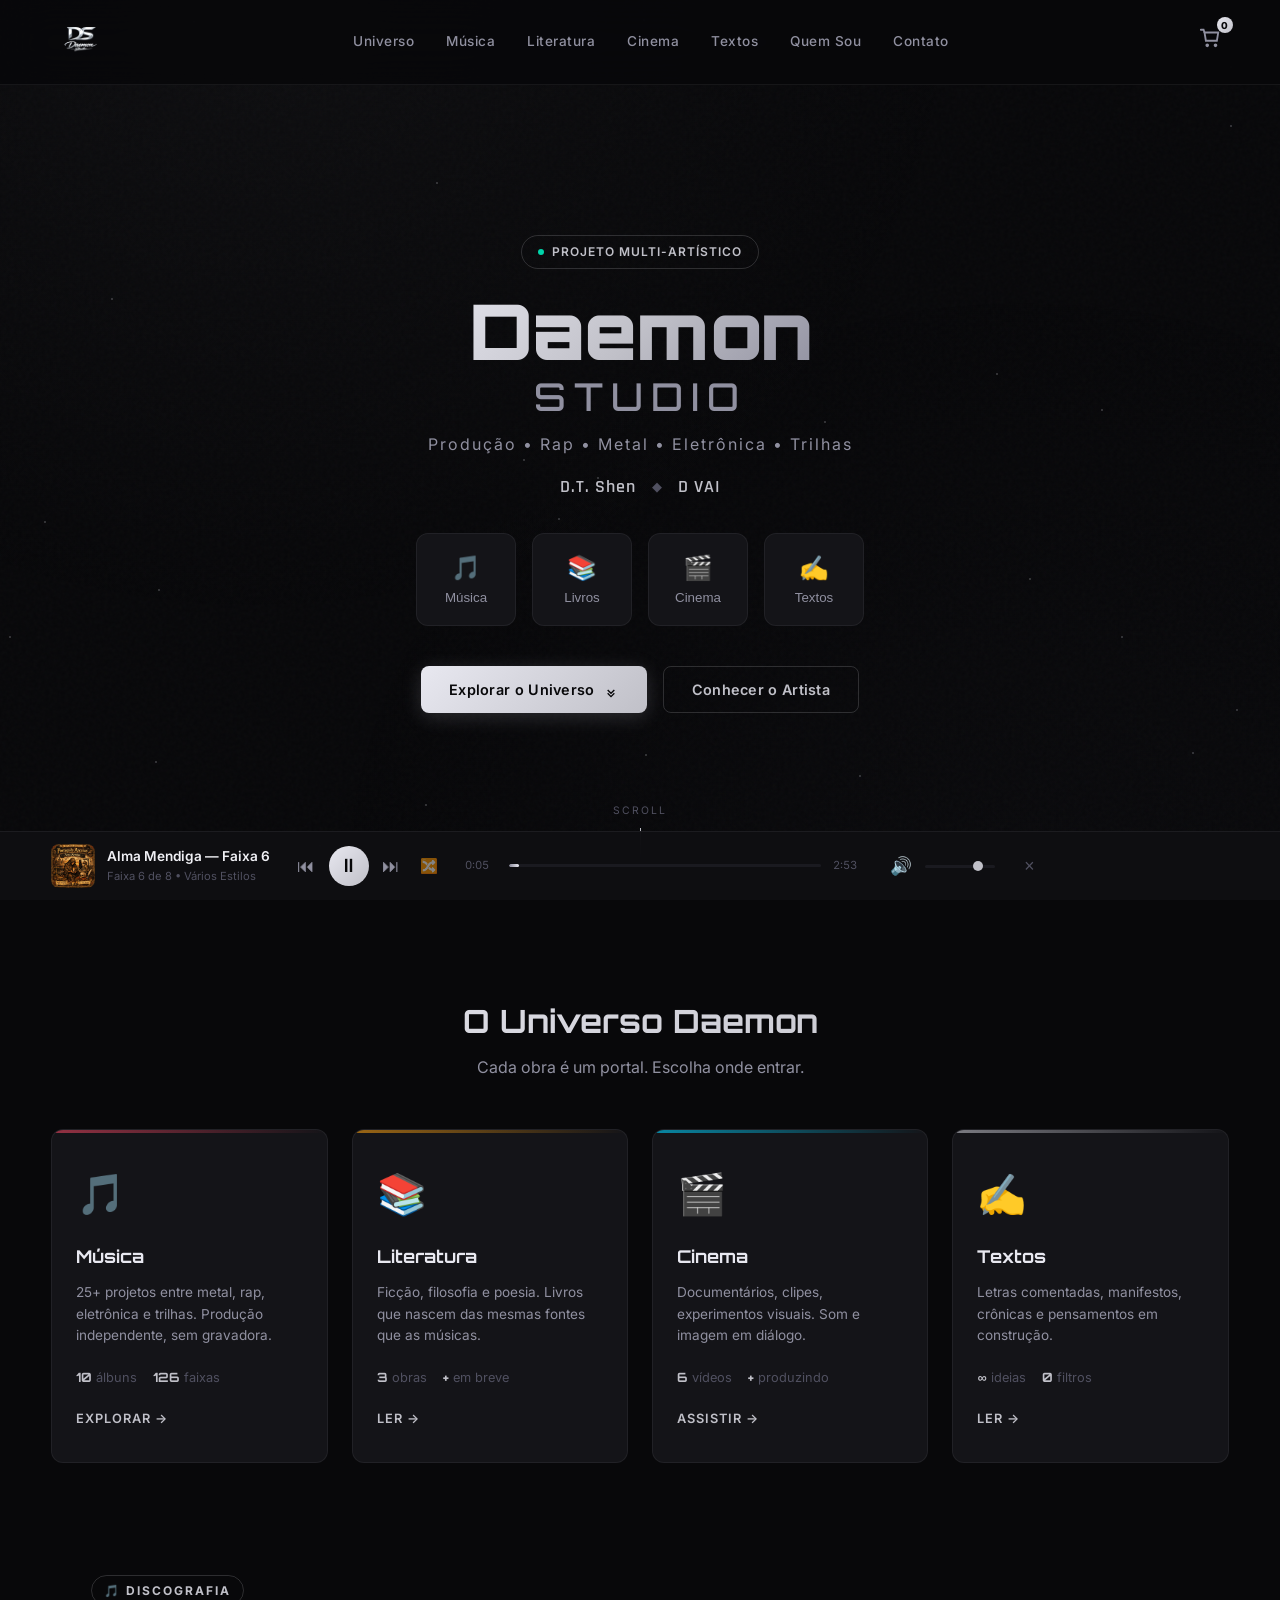
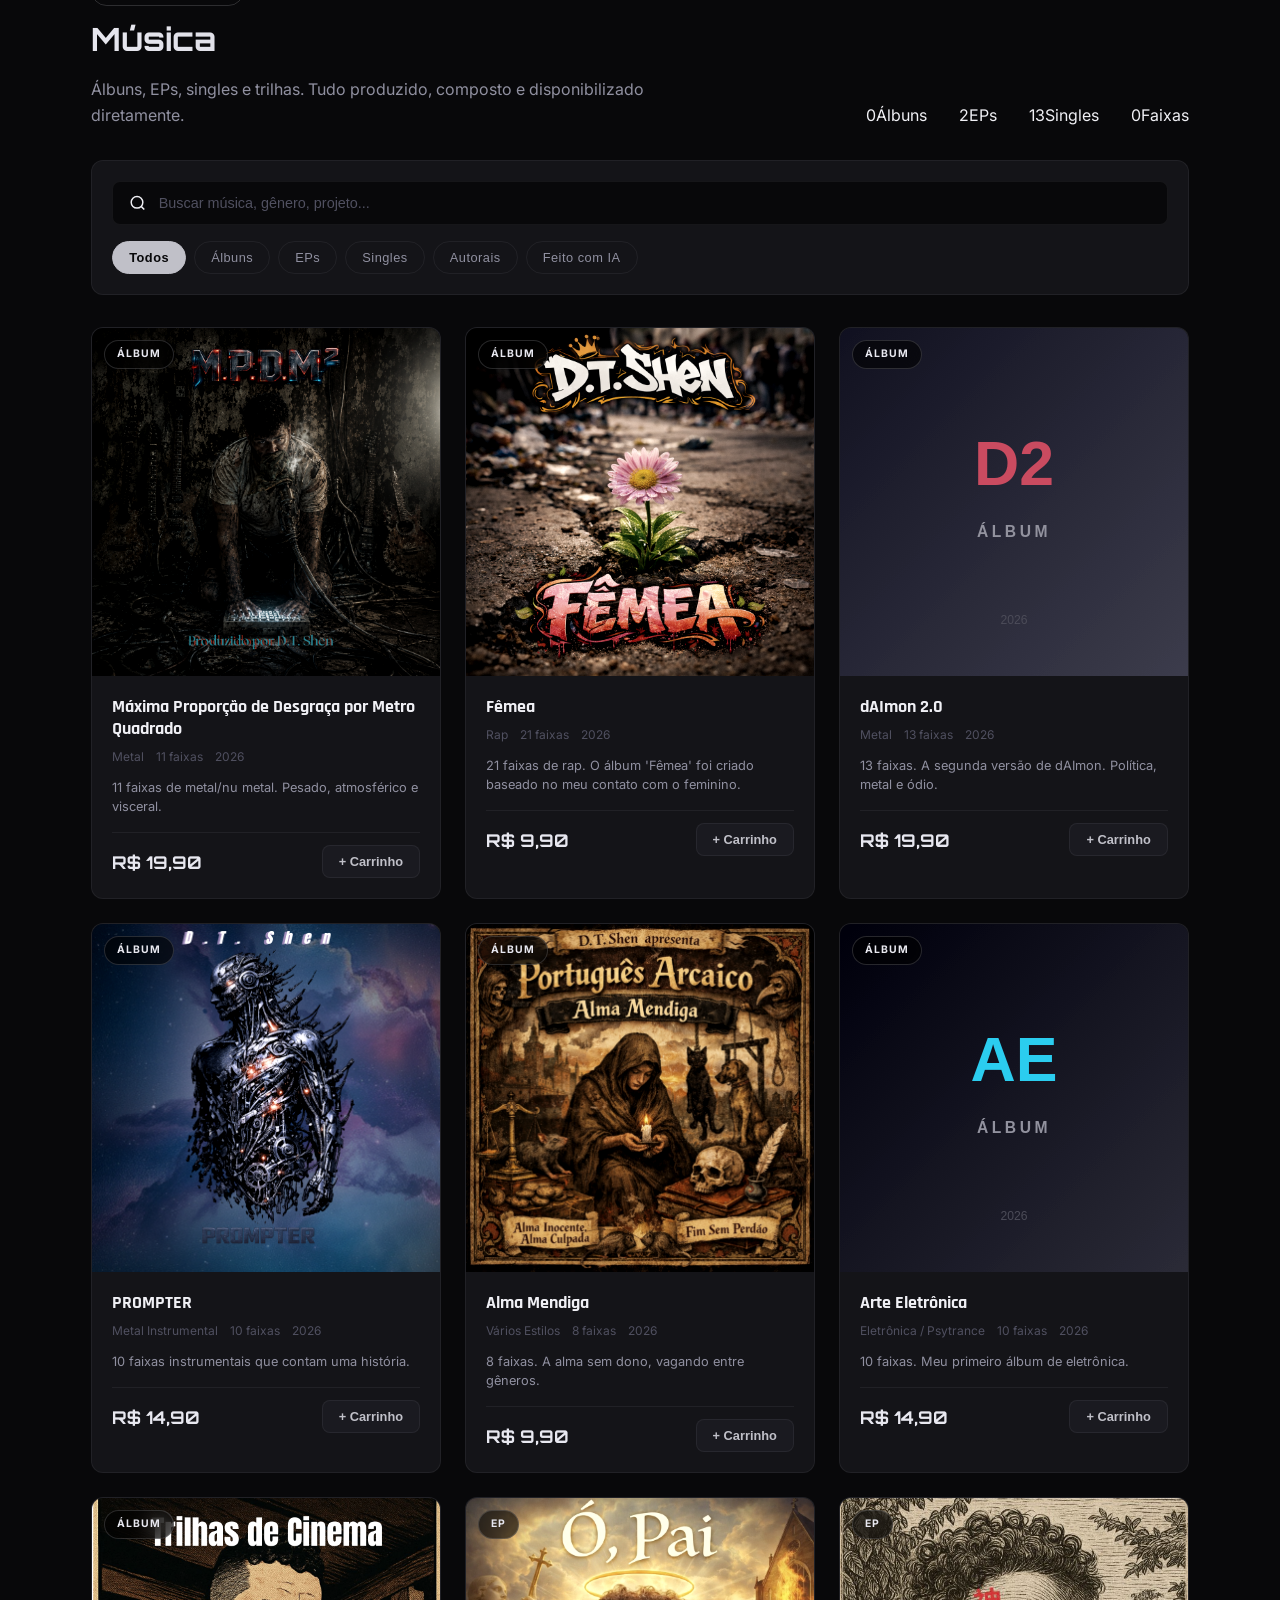
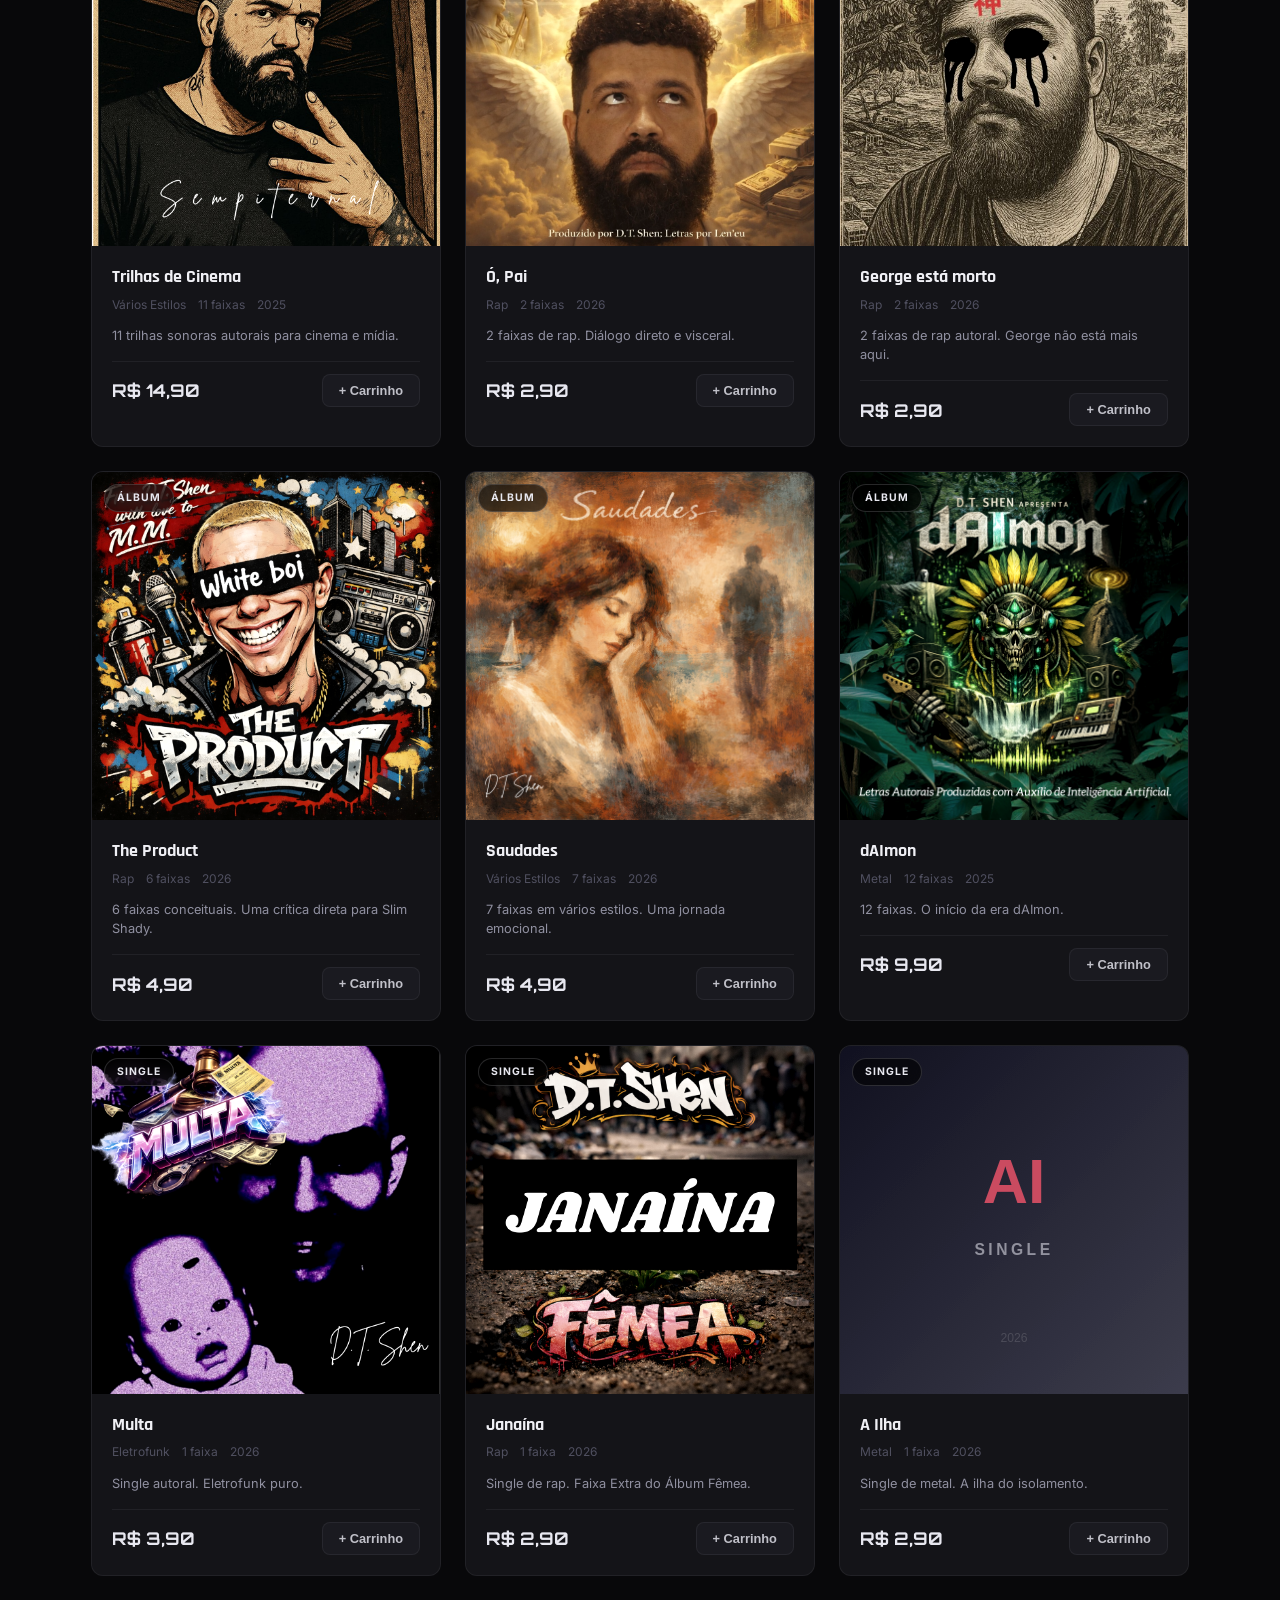
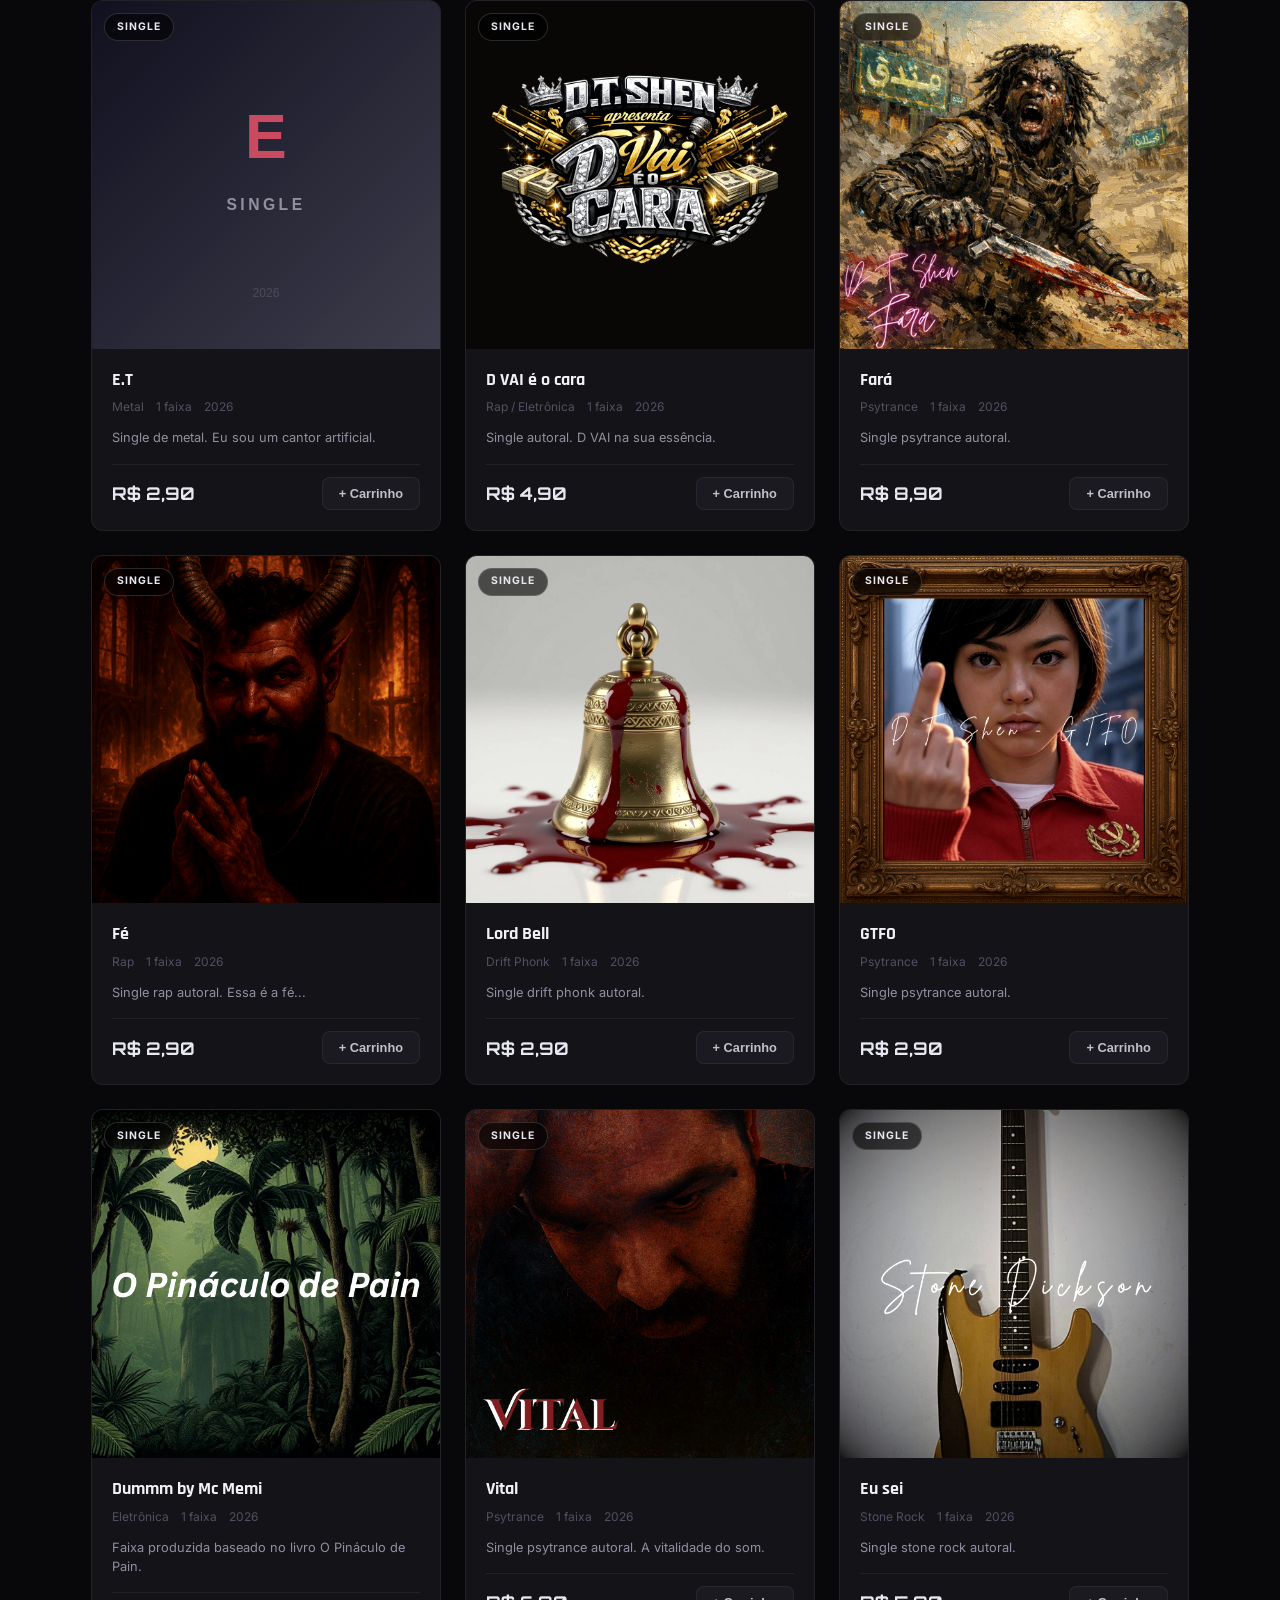
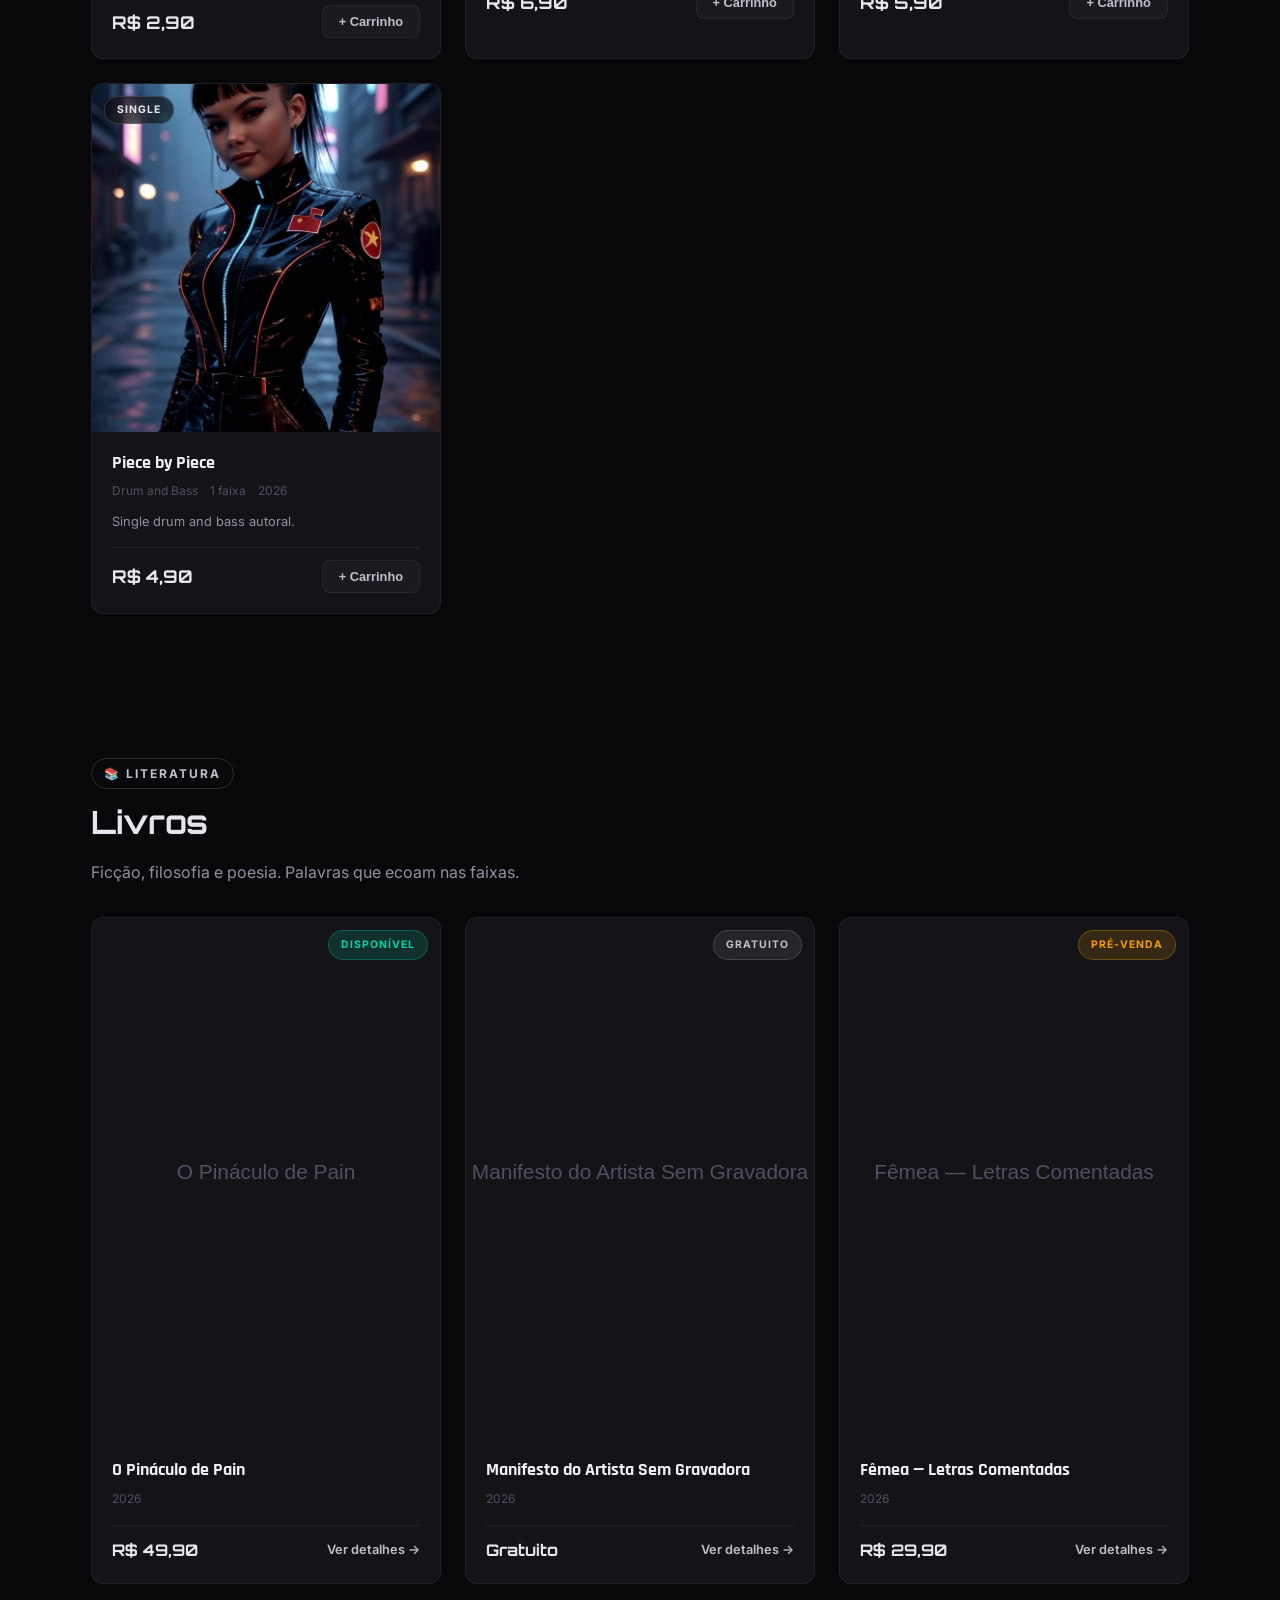
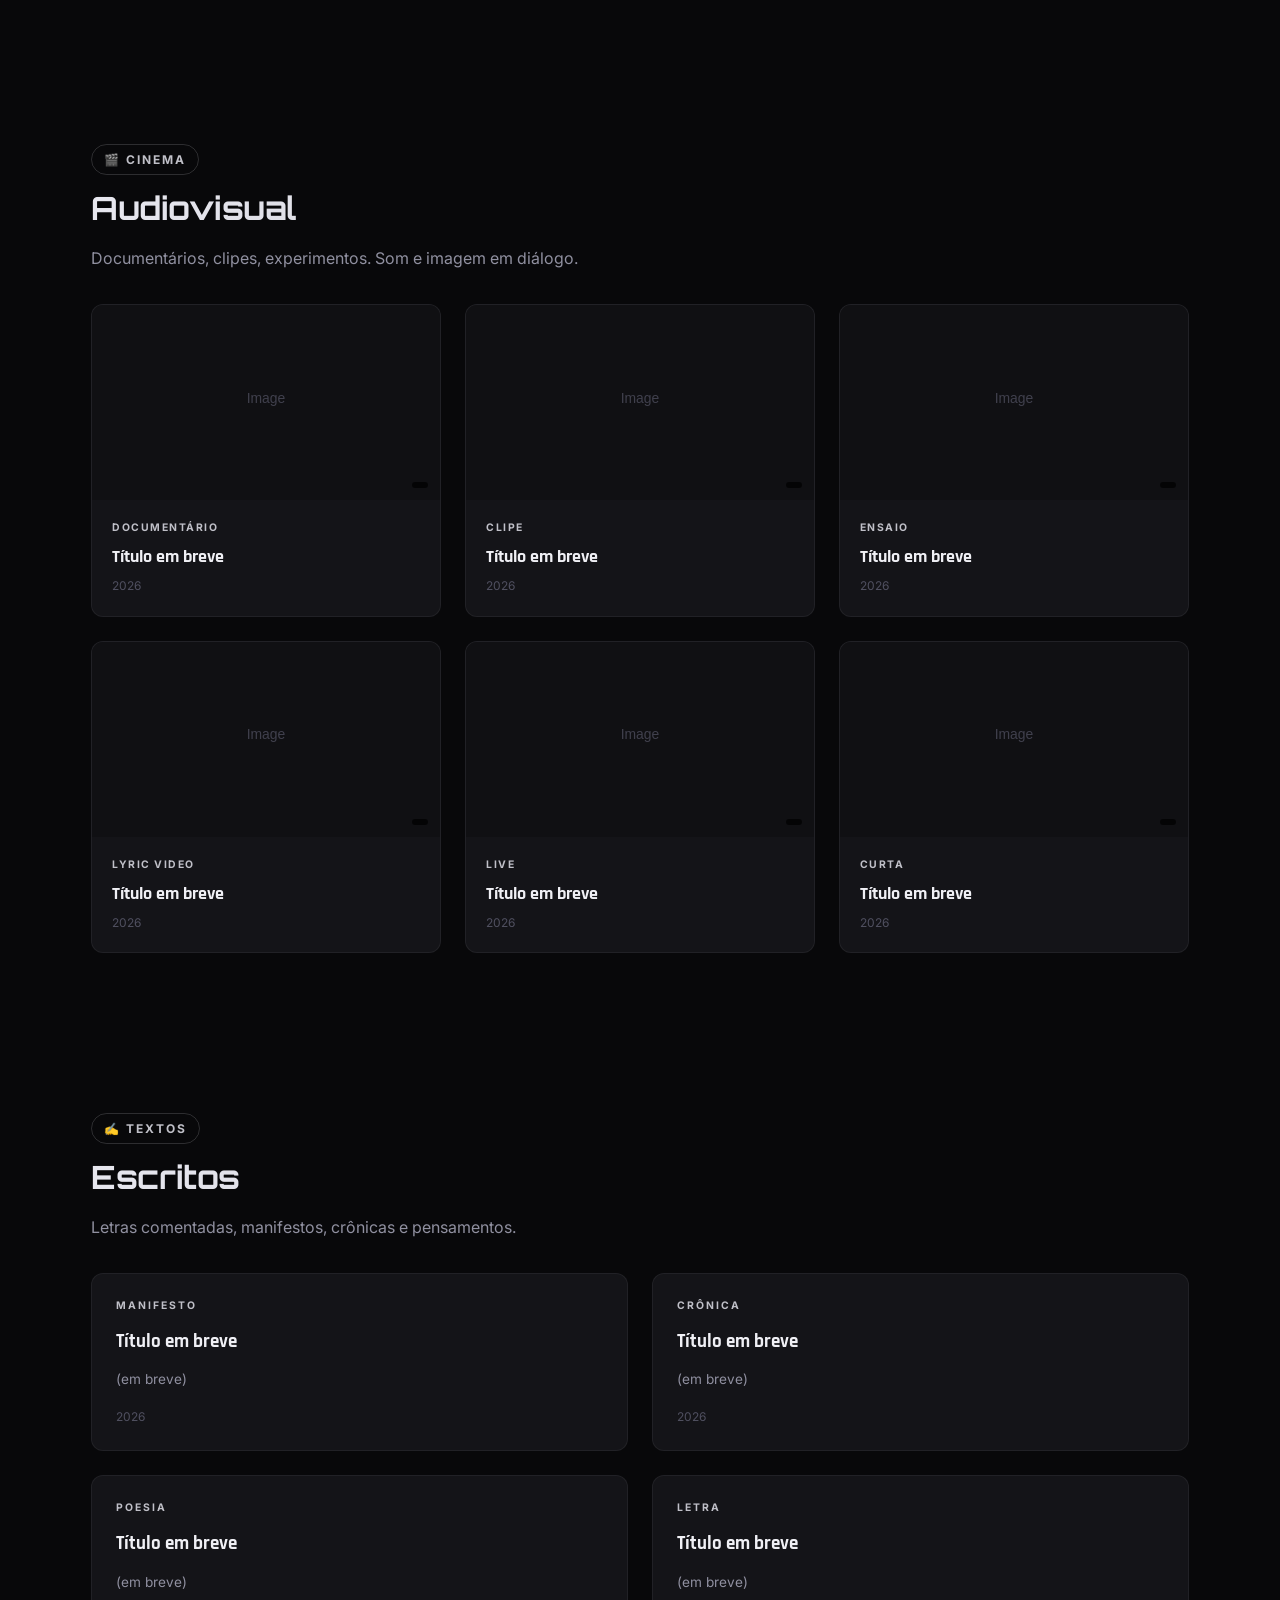
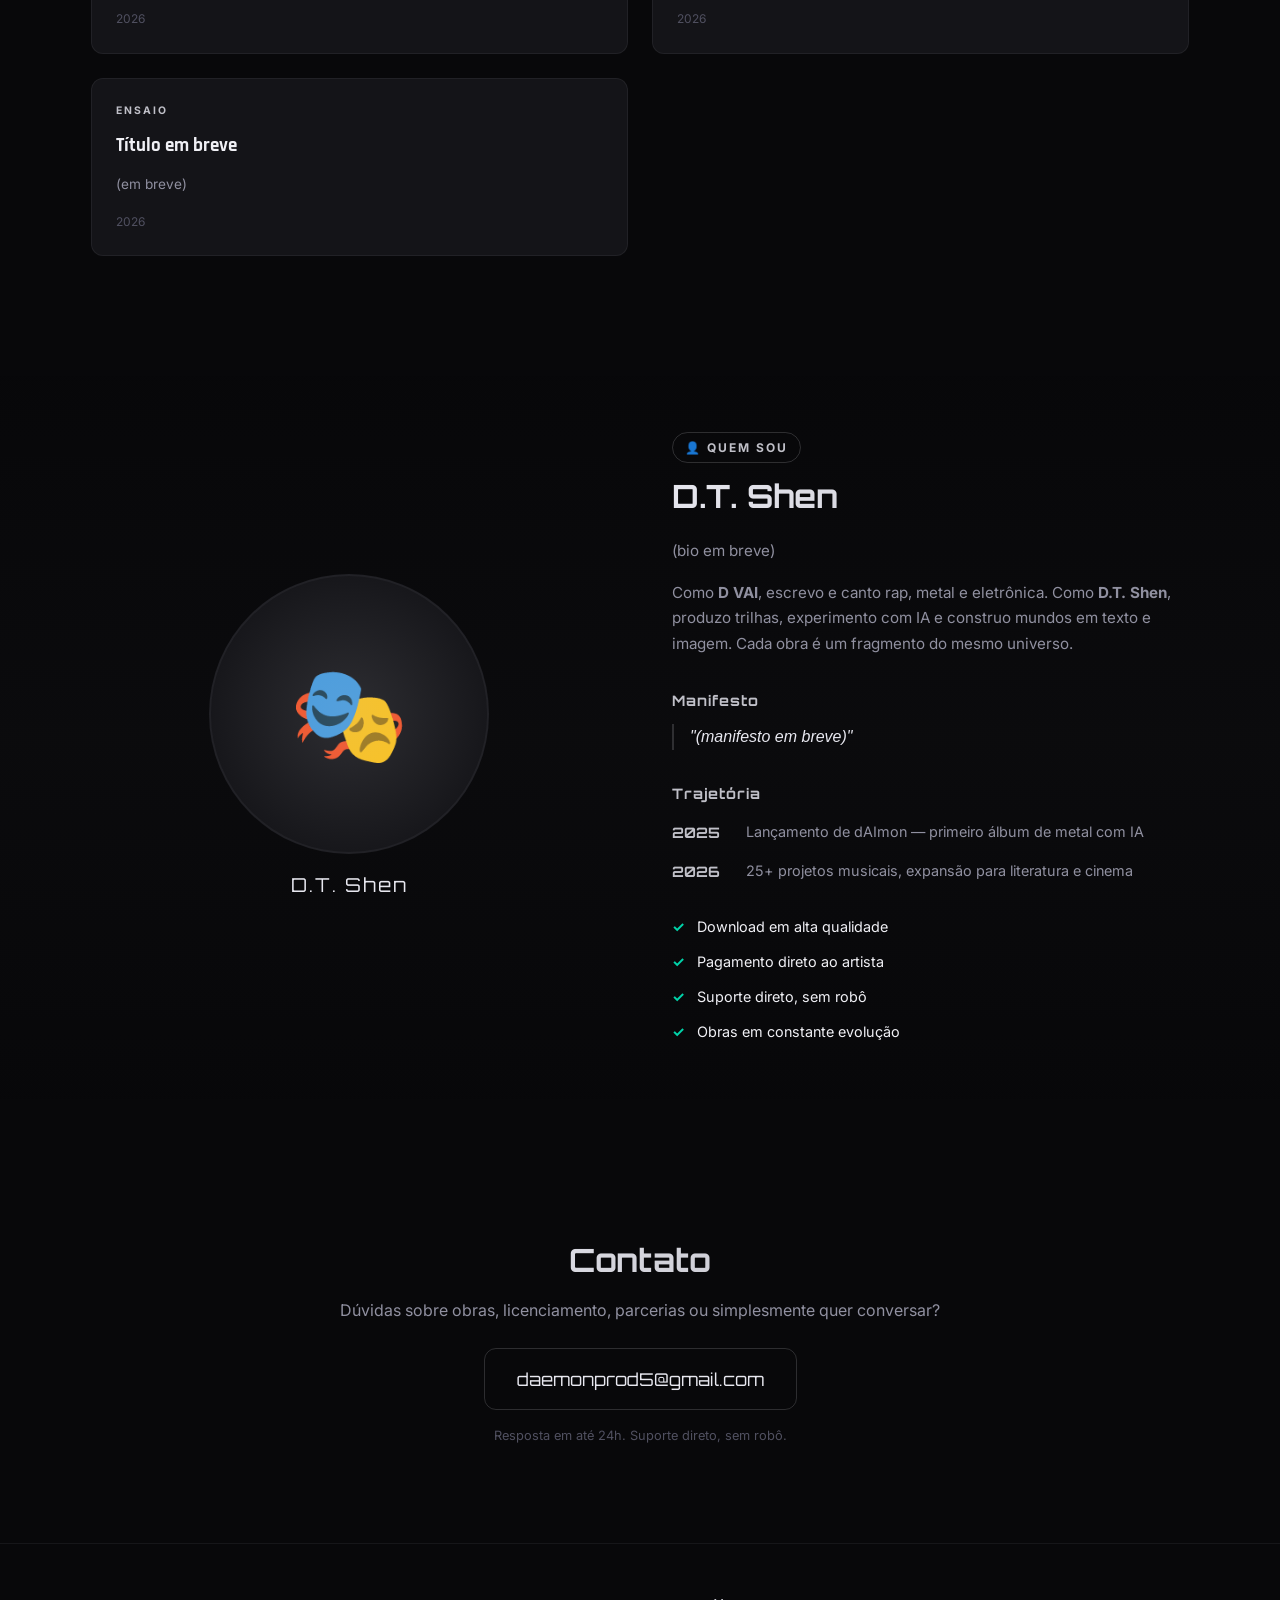
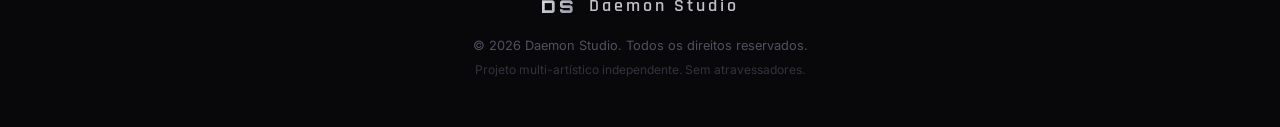
==== commit 8bc29b13: "Hub multi-artistico: livros, cinema, textos, universo" ====
--- a/index.html
+++ b/index.html
@@ -1,4 +1,4 @@
-html = '''<!DOCTYPE html>
+<!DOCTYPE html>
 <html lang="pt-BR">
 <head>
     <meta charset="UTF-8">
@@ -8,30 +8,23 @@
     <meta name="keywords" content="música independente, metal, rap, eletrônica, trilha sonora, literatura, cinema, arte digital, D.T. Shen, D VAI, Daemon Studio">
     <meta name="author" content="D.T. Shen">
     <meta name="robots" content="index, follow">
-    
-    <!-- Open Graph -->
     <meta property="og:title" content="Daemon Studio | Projeto Multi-Artístico">
     <meta property="og:description" content="Música, literatura, cinema e arte digital. O universo de D.T. Shen.">
     <meta property="og:type" content="website">
     <meta property="og:url" content="https://daemonstore.vercel.app">
     <meta property="og:image" content="https://daemonstore.vercel.app/assets/logo.png">
     <meta property="og:site_name" content="Daemon Studio">
-    
-    <!-- Twitter Card -->
     <meta name="twitter:card" content="summary_large_image">
     <meta name="twitter:title" content="Daemon Studio | Projeto Multi-Artístico">
     <meta name="twitter:description" content="Música, literatura, cinema e arte digital. O universo de D.T. Shen.">
     <meta name="twitter:image" content="https://daemonstore.vercel.app/assets/logo.png">
-    
     <link rel="icon" type="image/png" href="assets/logo.png">
     <link rel="apple-touch-icon" href="assets/logo.png">
-    
     <link rel="preconnect" href="https://fonts.googleapis.com">
     <link href="https://fonts.googleapis.com/css2?family=Inter:wght@300;400;500;600;700;800&family=Orbitron:wght@500;700;900&family=Rajdhani:wght@500;600;700&family=Cinzel:wght@400;600;700&display=swap" rel="stylesheet">
     <link rel="stylesheet" href="styles.css">
 </head>
 <body>
-    <!-- Background Effects -->
     <div class="bg-mesh"></div>
     <div class="bg-noise"></div>
     <div class="bg-particles" id="particles"></div>
@@ -82,20 +75,16 @@
             </div>
             <div class="hero-universe-nav">
                 <button class="universe-btn" onclick="app.scrollTo('musica')">
-                    <span class="universe-icon">🎵</span>
-                    <span>Música</span>
+                    <span class="universe-icon">🎵</span><span>Música</span>
                 </button>
                 <button class="universe-btn" onclick="app.scrollTo('literatura')">
-                    <span class="universe-icon">📚</span>
-                    <span>Livros</span>
+                    <span class="universe-icon">📚</span><span>Livros</span>
                 </button>
                 <button class="universe-btn" onclick="app.scrollTo('cinema')">
-                    <span class="universe-icon">🎬</span>
-                    <span>Cinema</span>
+                    <span class="universe-icon">🎬</span><span>Cinema</span>
                 </button>
                 <button class="universe-btn" onclick="app.scrollTo('textos')">
-                    <span class="universe-icon">✍️</span>
-                    <span>Textos</span>
+                    <span class="universe-icon">✍️</span><span>Textos</span>
                 </button>
             </div>
             <div class="hero-cta">
@@ -126,8 +115,8 @@
                     <h3>Música</h3>
                     <p>25+ projetos entre metal, rap, eletrônica e trilhas. Produção independente, sem gravadora.</p>
                     <div class="universe-card-stats">
-                        <span><strong>25</strong> projetos</span>
-                        <span><strong>100+</strong> faixas</span>
+                        <span><strong id="stat-albums">0</strong> álbuns</span>
+                        <span><strong id="stat-tracks">0</strong> faixas</span>
                     </div>
                     <span class="universe-card-cta">Explorar →</span>
                 </div>
@@ -137,7 +126,7 @@
                     <h3>Literatura</h3>
                     <p>Ficção, filosofia e poesia. Livros que nascem das mesmas fontes que as músicas.</p>
                     <div class="universe-card-stats">
-                        <span><strong>1</strong> lançado</span>
+                        <span><strong id="stat-books">0</strong> obras</span>
                         <span><strong>+</strong> em breve</span>
                     </div>
                     <span class="universe-card-cta">Ler →</span>
@@ -148,8 +137,8 @@
                     <h3>Cinema</h3>
                     <p>Documentários, clipes, experimentos visuais. Som e imagem em diálogo.</p>
                     <div class="universe-card-stats">
-                        <span><strong>5+</span>
-                        <span><strong>vídeos</span>
+                        <span><strong id="stat-videos">0</strong> vídeos</span>
+                        <span><strong>+</strong> produzindo</span>
                     </div>
                     <span class="universe-card-cta">Assistir →</span>
                 </div>
@@ -255,11 +244,11 @@
             <div class="about-text">
                 <span class="section-tag">👤 Quem Sou</span>
                 <h2 class="section-title">D.T. Shen</h2>
-                <p class="about-bio">Sou produtor musical, escritor e artista visual. Criei o Daemon Studio como um território livre de intermediários — onde música, literatura e cinema coexistem sem aprovação de gravadora, editora ou estúdio.</p>
+                <p class="about-bio">(bio em breve)</p>
                 <p class="about-bio">Como <strong>D VAI</strong>, escrevo e canto rap, metal e eletrônica. Como <strong>D.T. Shen</strong>, produzo trilhas, experimento com IA e construo mundos em texto e imagem. Cada obra é um fragmento do mesmo universo.</p>
                 <div class="about-manifesto">
                     <h3>Manifesto</h3>
-                    <blockquote>"Não faço arte para o mercado. Faço porque preciso existir. Se alguém se reconhece nisso, o mercado se forma ao redor."</blockquote>
+                    <blockquote>"(manifesto em breve)"</blockquote>
                 </div>
                 <div class="about-timeline">
                     <h3>Trajetória</h3>
@@ -269,7 +258,7 @@
                     </div>
                     <div class="timeline-item">
                         <span class="timeline-year">2026</span>
-                        <span class="timeline-event">25+ projetos musicais, "O Pináculo de Pain" e expansão para cinema</span>
+                        <span class="timeline-event">25+ projetos musicais, expansão para literatura e cinema</span>
                     </div>
                 </div>
                 <div class="about-features">
@@ -603,6 +592,9 @@
 
     <script src="config.js"></script>
     <script src="catalog.js"></script>
+    <script src="books-data.js"></script>
+    <script src="videos-data.js"></script>
+    <script src="texts-data.js"></script>
     <script src="app.js"></script>
 
     <!-- Formulário oculto para enviar pedido por email (FormSubmit) -->
@@ -619,5 +611,17 @@
         <input type="text" name="Metodo" id="form-metodo">
     </form>
 
+    <!-- Formulário oculto para enviar lead por email (FormSubmit) -->
+    <form action="https://formsubmit.co/daemonprod5@gmail.com" method="POST" id="lead-submit-form" style="display:none">
+        <input type="hidden" name="_subject" value="📬 Novo Lead — Daemon Studio">
+        <input type="hidden" name="_template" value="table">
+        <input type="hidden" name="_captcha" value="false">
+        <input type="hidden" name="_next" value="https://daemonstore.vercel.app">
+        <input type="text" name="Nome" id="lead-form-nome">
+        <input type="email" name="Email" id="lead-form-email">
+        <input type="tel" name="WhatsApp" id="lead-form-whatsapp">
+        <input type="text" name="Data" id="lead-form-data">
+    </form>
+
 </body>
-</html>+</html>
--- a/styles.css
+++ b/styles.css
@@ -1,5 +1,5 @@
 /* ============================================
-   DAEMON STUDIO STORE
+   DAEMON STUDIO — HUB MULTI-ARTÍSTICO
    Tema: Dark Metallic / Chrome / Black
    ============================================ */
 
@@ -36,781 +36,646 @@
     overflow-x: hidden;
 }
 
-/* Background */
+/* Background Effects */
 .bg-mesh {
-    position: fixed;
-    inset: 0;
-    z-index: 0;
-    background: 
-        radial-gradient(ellipse at 20% 0%, rgba(192,192,200,0.04) 0%, transparent 50%),
-        radial-gradient(ellipse at 80% 100%, rgba(100,100,120,0.03) 0%, transparent 50%);
+    position: fixed; inset: 0; z-index: 0;
+    background: radial-gradient(ellipse at 20% 0%, rgba(192,192,200,0.04) 0%, transparent 50%),
+                radial-gradient(ellipse at 80% 100%, rgba(100,100,120,0.03) 0%, transparent 50%);
     pointer-events: none;
 }
 .bg-noise {
-    position: fixed;
-    inset: 0;
-    z-index: 1;
-    opacity: 0.025;
+    position: fixed; inset: 0; z-index: 1; opacity: 0.025;
     pointer-events: none;
     background-image: url("data:image/svg+xml,%3Csvg viewBox='0 0 256 256' xmlns='http://www.w3.org/2000/svg'%3E%3Cfilter id='n'%3E%3CfeTurbulence type='fractalNoise' baseFrequency='0.9' numOctaves='4' stitchTiles='stitch'/%3E%3C/filter%3E%3Crect width='100%25' height='100%25' filter='url(%23n)'/%3E%3C/svg%3E");
 }
+.bg-particles {
+    position: fixed; inset: 0; z-index: 0; pointer-events: none; overflow: hidden;
+}
+.particle {
+    position: absolute;
+    width: 2px; height: 2px;
+    background: var(--chrome);
+    border-radius: 50%;
+    opacity: 0.3;
+    animation: floatParticle linear infinite;
+}
+@keyframes floatParticle {
+    0% { transform: translateY(100vh) scale(0); opacity: 0; }
+    10% { opacity: 0.3; }
+    90% { opacity: 0.3; }
+    100% { transform: translateY(-10vh) scale(1); opacity: 0; }
+}
 
 /* ============================================
    NAVBAR
    ============================================ */
 .navbar {
-    position: fixed;
-    top: 0; left: 0; right: 0;
-    z-index: 1000;
-    display: flex;
-    align-items: center;
-    justify-content: space-between;
+    position: fixed; top: 0; left: 0; right: 0; z-index: 1000;
+    display: flex; align-items: center; justify-content: space-between;
     padding: 0.75rem 4%;
     background: rgba(8, 8, 10, 0.85);
     backdrop-filter: blur(20px) saturate(1.2);
     border-bottom: 1px solid var(--border);
     transition: var(--transition);
 }
-.nav-brand {
-    display: flex;
-    align-items: center;
-    gap: 0.75rem;
-}
-.nav-logo {
-    height: 60px;
-    width: auto;
-    object-fit: contain;
-    filter: brightness(1.2) contrast(1.1);
-}
-.nav-text-logo {
-    display: flex;
-    align-items: center;
-    gap: 0.5rem;
-}
+.nav-brand { display: flex; align-items: center; gap: 0.75rem; }
+.nav-logo { height: 60px; width: auto; object-fit: contain; filter: brightness(1.2) contrast(1.1); }
+.nav-text-logo { display: flex; align-items: center; gap: 0.5rem; }
 .nav-logo-ds {
-    font-family: 'Orbitron', sans-serif;
-    font-weight: 900;
-    font-size: 1.5rem;
+    font-family: 'Orbitron', sans-serif; font-weight: 900; font-size: 1.5rem;
     background: linear-gradient(135deg, var(--chrome-light), var(--chrome-dark));
-    -webkit-background-clip: text;
-    -webkit-text-fill-color: transparent;
+    -webkit-background-clip: text; -webkit-text-fill-color: transparent;
     letter-spacing: 2px;
 }
 .nav-logo-name {
-    font-family: 'Rajdhani', sans-serif;
-    font-weight: 600;
-    font-size: 1rem;
-    color: var(--chrome);
-    letter-spacing: 3px;
-    text-transform: uppercase;
-}
-.nav-links {
-    display: flex;
-    gap: 2rem;
-}
+    font-family: 'Rajdhani', sans-serif; font-weight: 600; font-size: 1rem;
+    color: var(--chrome); letter-spacing: 3px; text-transform: uppercase;
+}
+.nav-links { display: flex; gap: 2rem; }
 .nav-link {
-    color: var(--text-secondary);
-    text-decoration: none;
-    font-size: 0.85rem;
-    font-weight: 500;
-    letter-spacing: 0.5px;
-    transition: var(--transition);
-    position: relative;
-}
-.nav-link:hover {
-    color: var(--chrome-light);
-}
+    color: var(--text-secondary); text-decoration: none; font-size: 0.85rem;
+    font-weight: 500; letter-spacing: 0.5px; transition: var(--transition); position: relative;
+}
+.nav-link:hover { color: var(--chrome-light); }
 .nav-link::after {
-    content: '';
-    position: absolute;
-    bottom: -4px; left: 0;
+    content: ''; position: absolute; bottom: -4px; left: 0;
     width: 0; height: 1.5px;
     background: linear-gradient(90deg, var(--chrome), transparent);
     transition: var(--transition);
 }
 .nav-link:hover::after { width: 100%; }
 .nav-cart {
-    position: relative;
-    cursor: pointer;
-    padding: 0.5rem;
-    color: var(--text-secondary);
-    transition: var(--transition);
+    position: relative; cursor: pointer; padding: 0.5rem;
+    color: var(--text-secondary); transition: var(--transition);
 }
 .nav-cart:hover { color: var(--chrome-light); }
 .cart-badge {
-    position: absolute;
-    top: -2px; right: -4px;
+    position: absolute; top: -2px; right: -4px;
     background: linear-gradient(135deg, var(--chrome-light), var(--chrome));
-    color: var(--bg);
-    font-size: 0.6rem;
-    font-weight: 800;
-    width: 16px; height: 16px;
-    border-radius: 50%;
-    display: flex;
-    align-items: center;
-    justify-content: center;
+    color: var(--bg); font-size: 0.6rem; font-weight: 800;
+    width: 16px; height: 16px; border-radius: 50%;
+    display: flex; align-items: center; justify-content: center;
 }
 
 /* ============================================
    HERO
    ============================================ */
 .hero {
-    position: relative;
-    min-height: 100vh;
-    display: flex;
-    align-items: center;
-    justify-content: center;
-    padding: 6rem 4% 3rem;
-    z-index: 2;
-    overflow: hidden;
-}
-.hero-bg {
-    position: absolute;
-    inset: 0;
-    z-index: 0;
-    opacity: 0.15;
-}
-.hero-bg-img {
-    width: 100%;
-    height: 100%;
-    object-fit: cover;
-    filter: grayscale(1) contrast(1.2);
-    mask-image: linear-gradient(to bottom, black 40%, transparent 100%);
-    -webkit-mask-image: linear-gradient(to bottom, black 40%, transparent 100%);
-}
-.hero-content {
-    position: relative;
-    z-index: 2;
-    text-align: center;
-    max-width: 800px;
-}
+    position: relative; min-height: 100vh;
+    display: flex; align-items: center; justify-content: center;
+    padding: 6rem 4% 3rem; z-index: 2; overflow: hidden;
+}
+.hero-bg { position: absolute; inset: 0; z-index: 0; opacity: 0.15; }
+.hero-content { position: relative; z-index: 2; text-align: center; max-width: 800px; }
 .hero-badge {
-    display: inline-flex;
-    align-items: center;
-    gap: 0.5rem;
-    border: 1px solid var(--border-hover);
-    padding: 0.4rem 1rem;
-    border-radius: 100px;
-    font-size: 0.75rem;
-    font-weight: 600;
-    color: var(--chrome);
-    margin-bottom: 1.5rem;
-    letter-spacing: 1px;
-    text-transform: uppercase;
+    display: inline-flex; align-items: center; gap: 0.5rem;
+    border: 1px solid var(--border-hover); padding: 0.4rem 1rem;
+    border-radius: 100px; font-size: 0.75rem; font-weight: 600;
+    color: var(--chrome); margin-bottom: 1.5rem;
+    letter-spacing: 1px; text-transform: uppercase;
 }
 .badge-dot {
-    width: 6px; height: 6px;
-    border-radius: 50%;
-    background: var(--success);
-    animation: pulse 2s infinite;
-}
-@keyframes pulse {
-    0%, 100% { opacity: 1; }
-    50% { opacity: 0.4; }
-}
+    width: 6px; height: 6px; border-radius: 50%;
+    background: var(--success); animation: pulse 2s infinite;
+}
+@keyframes pulse { 0%, 100% { opacity: 1; } 50% { opacity: 0.4; } }
 .hero-title {
-    font-family: 'Orbitron', sans-serif;
-    font-weight: 900;
-    line-height: 1;
-    margin-bottom: 1rem;
-    letter-spacing: -1px;
+    font-family: 'Orbitron', sans-serif; font-weight: 900;
+    line-height: 1; margin-bottom: 1rem; letter-spacing: -1px;
 }
 .hero-line1 {
-    display: block;
-    font-size: clamp(2.5rem, 6vw, 5rem);
+    display: block; font-size: clamp(2.5rem, 6vw, 5rem);
     background: linear-gradient(135deg, var(--chrome-light) 0%, var(--chrome) 50%, var(--chrome-dark) 100%);
-    -webkit-background-clip: text;
-    -webkit-text-fill-color: transparent;
+    -webkit-background-clip: text; -webkit-text-fill-color: transparent;
 }
 .hero-line2 {
-    display: block;
-    font-size: clamp(1.5rem, 3vw, 2.5rem);
-    color: var(--text-secondary);
-    font-weight: 500;
-    letter-spacing: 8px;
-    text-transform: uppercase;
-    margin-top: 0.5rem;
-}
-.hero-subtitle {
-    font-size: 1rem;
-    color: var(--text-secondary);
-    margin-bottom: 1rem;
-    letter-spacing: 2px;
-}
+    display: block; font-size: clamp(1.5rem, 3vw, 2.5rem);
+    color: var(--text-secondary); font-weight: 500;
+    letter-spacing: 8px; text-transform: uppercase; margin-top: 0.5rem;
+}
+.hero-subtitle { font-size: 1rem; color: var(--text-secondary); margin-bottom: 1rem; letter-spacing: 2px; }
 .hero-aliases {
-    display: flex;
-    align-items: center;
-    justify-content: center;
-    gap: 1rem;
-    margin-bottom: 2rem;
-    font-family: 'Rajdhani', sans-serif;
-}
-.alias {
-    font-size: 1.1rem;
-    font-weight: 600;
-    color: var(--chrome);
-    letter-spacing: 1px;
-}
-.alias-sep {
-    color: var(--text-muted);
-    font-size: 0.8rem;
-}
-.hero-stats {
-    display: flex;
-    justify-content: center;
-    gap: 2.5rem;
+    display: flex; align-items: center; justify-content: center;
+    gap: 1rem; margin-bottom: 2rem; font-family: 'Rajdhani', sans-serif;
+}
+.alias { font-size: 1.1rem; font-weight: 600; color: var(--chrome); letter-spacing: 1px; }
+.alias-sep { color: var(--text-muted); font-size: 0.8rem; }
+
+.hero-universe-nav {
+    display: flex; gap: 1rem; justify-content: center; flex-wrap: wrap;
     margin-bottom: 2.5rem;
-    flex-wrap: wrap;
-}
-.stat {
-    display: flex;
-    flex-direction: column;
-    align-items: center;
-}
-.stat-num {
-    font-family: 'Orbitron', sans-serif;
-    font-size: 1.75rem;
-    font-weight: 700;
+}
+.universe-btn {
+    display: flex; flex-direction: column; align-items: center; gap: 0.5rem;
+    padding: 1.25rem 1.5rem; background: var(--bg-card);
+    border: 1px solid var(--border); border-radius: var(--radius);
+    color: var(--text-secondary); cursor: pointer; transition: var(--transition);
+    min-width: 100px;
+}
+.universe-btn:hover {
+    border-color: var(--border-hover); transform: translateY(-4px);
+    box-shadow: 0 8px 30px rgba(0,0,0,0.3);
     color: var(--chrome-light);
 }
-.stat-label {
-    font-size: 0.7rem;
-    color: var(--text-muted);
-    text-transform: uppercase;
-    letter-spacing: 1.5px;
-    margin-top: 0.25rem;
-}
-.hero-cta {
-    display: flex;
-    gap: 1rem;
-    justify-content: center;
-    flex-wrap: wrap;
-}
+.universe-icon { font-size: 1.5rem; }
+
+.hero-cta { display: flex; gap: 1rem; justify-content: center; flex-wrap: wrap; }
 .hero-scroll {
-    position: absolute;
-    bottom: 2rem;
-    left: 50%;
-    transform: translateX(-50%);
-    z-index: 2;
+    position: absolute; bottom: 2rem; left: 50%; transform: translateX(-50%); z-index: 2;
 }
 .scroll-indicator {
-    display: flex;
-    flex-direction: column;
-    align-items: center;
-    gap: 0.5rem;
-    color: var(--text-muted);
-    font-size: 0.65rem;
-    letter-spacing: 2px;
-    text-transform: uppercase;
+    display: flex; flex-direction: column; align-items: center; gap: 0.5rem;
+    color: var(--text-muted); font-size: 0.65rem;
+    letter-spacing: 2px; text-transform: uppercase;
 }
 .scroll-line {
-    width: 1px;
-    height: 40px;
+    width: 1px; height: 40px;
     background: linear-gradient(to bottom, var(--chrome), transparent);
     animation: scrollLine 2s ease-in-out infinite;
 }
-@keyframes scrollLine {
-    0%, 100% { transform: scaleY(1); opacity: 1; }
-    50% { transform: scaleY(0.5); opacity: 0.5; }
-}
-
-/* Demo Banner */
-.demo-banner {
-    position: relative;
-    z-index: 10;
-    background: linear-gradient(90deg, rgba(245,158,11,0.1), rgba(245,158,11,0.05));
-    border: 1px solid rgba(245,158,11,0.3);
-    color: var(--warning);
-    padding: 0.75rem 1rem;
-    text-align: center;
-    font-size: 0.85rem;
-    display: flex;
-    align-items: center;
-    justify-content: center;
-    gap: 1rem;
-}
-.demo-banner button {
-    background: none;
-    border: none;
-    color: var(--warning);
-    font-size: 1.2rem;
-    cursor: pointer;
-}
+@keyframes scrollLine { 0%, 100% { transform: scaleY(1); opacity: 1; } 50% { transform: scaleY(0.5); opacity: 0.5; } }
 
 /* ============================================
    BUTTONS
    ============================================ */
 .btn {
-    display: inline-flex;
-    align-items: center;
-    justify-content: center;
-    gap: 0.5rem;
-    padding: 0.875rem 1.75rem;
-    border-radius: var(--radius-sm);
-    font-family: 'Inter', sans-serif;
-    font-weight: 600;
-    font-size: 0.9rem;
-    cursor: pointer;
-    transition: var(--transition);
-    border: none;
-    outline: none;
+    display: inline-flex; align-items: center; justify-content: center; gap: 0.5rem;
+    padding: 0.875rem 1.75rem; border-radius: var(--radius-sm);
+    font-family: 'Inter', sans-serif; font-weight: 600; font-size: 0.9rem;
+    cursor: pointer; transition: var(--transition); border: none; outline: none;
     letter-spacing: 0.3px;
 }
 .btn-primary {
     background: linear-gradient(135deg, var(--chrome-light), var(--chrome));
-    color: var(--bg);
-    box-shadow: 0 4px 20px rgba(192, 192, 200, 0.2);
-}
-.btn-primary:hover {
-    transform: translateY(-2px);
-    box-shadow: 0 8px 30px rgba(192, 192, 200, 0.3);
-}
+    color: var(--bg); box-shadow: 0 4px 20px rgba(192, 192, 200, 0.2);
+}
+.btn-primary:hover { transform: translateY(-2px); box-shadow: 0 8px 30px rgba(192, 192, 200, 0.3); }
 .btn-outline {
-    background: transparent;
-    color: var(--chrome);
-    border: 1.5px solid var(--border-hover);
-}
-.btn-outline:hover {
-    border-color: var(--chrome);
-    background: rgba(192, 192, 200, 0.05);
-}
+    background: transparent; color: var(--chrome); border: 1.5px solid var(--border-hover);
+}
+.btn-outline:hover { border-color: var(--chrome); background: rgba(192, 192, 200, 0.05); }
 .btn-full { width: 100%; }
 .btn-small { padding: 0.5rem 1rem; font-size: 0.8rem; }
 .btn-copy {
-    background: var(--bg-hover);
-    border: 1px solid var(--border);
-    color: var(--chrome);
-    padding: 0.5rem 1rem;
-    font-size: 0.8rem;
-    border-radius: var(--radius-sm);
-    cursor: pointer;
-    transition: var(--transition);
+    background: var(--bg-hover); border: 1px solid var(--border);
+    color: var(--chrome); padding: 0.5rem 1rem; font-size: 0.8rem;
+    border-radius: var(--radius-sm); cursor: pointer; transition: var(--transition);
     white-space: nowrap;
 }
-.btn-copy:hover {
-    background: var(--chrome);
-    color: var(--bg);
-    border-color: var(--chrome);
+.btn-copy:hover { background: var(--chrome); color: var(--bg); border-color: var(--chrome); }
+
+/* ============================================
+   SECTIONS COMMON
+   ============================================ */
+section { position: relative; z-index: 2; padding: 5rem 4%; }
+.section-header {
+    max-width: 1200px; margin: 0 auto 2rem;
+    display: flex; justify-content: space-between; align-items: flex-end; flex-wrap: wrap; gap: 1.5rem;
+}
+.section-header-content { flex: 1; min-width: 280px; }
+.section-tag {
+    display: inline-block; font-size: 0.75rem; font-weight: 700;
+    text-transform: uppercase; letter-spacing: 2px; color: var(--chrome);
+    margin-bottom: 0.5rem; border: 1px solid var(--border-hover);
+    padding: 0.3rem 0.75rem; border-radius: 100px;
+}
+.section-title {
+    font-family: 'Orbitron', sans-serif; font-size: clamp(1.5rem, 3vw, 2rem);
+    font-weight: 700; margin-bottom: 0.75rem;
+    background: linear-gradient(135deg, var(--chrome-light), var(--chrome));
+    -webkit-background-clip: text; -webkit-text-fill-color: transparent;
+}
+.section-subtitle { color: var(--text-secondary); font-size: 1rem; max-width: 600px; }
+.section-header-stats { display: flex; gap: 2rem; }
+
+/* ============================================
+   UNIVERSE SECTION
+   ============================================ */
+.universe-section { padding: 6rem 4%; }
+.universe-container { max-width: 1200px; margin: 0 auto; text-align: center; }
+.universe-section .section-title { margin-bottom: 0.5rem; }
+.universe-section .section-subtitle { margin: 0 auto 3rem; }
+.universe-grid {
+    display: grid; grid-template-columns: repeat(auto-fit, minmax(260px, 1fr)); gap: 1.5rem;
+}
+.universe-card {
+    position: relative; background: var(--bg-card); border: 1px solid var(--border);
+    border-radius: var(--radius); padding: 2rem 1.5rem; text-align: left;
+    cursor: pointer; transition: var(--transition); overflow: hidden;
+}
+.universe-card:hover {
+    transform: translateY(-6px); border-color: var(--border-hover);
+    box-shadow: 0 12px 40px rgba(0,0,0,0.4);
+}
+.universe-card-bg {
+    position: absolute; top: 0; left: 0; right: 0; height: 3px;
+    background: linear-gradient(90deg, var(--accent), transparent);
+    opacity: 0.6; transition: var(--transition);
+}
+.universe-card:hover .universe-card-bg { height: 4px; opacity: 1; }
+.universe-card-icon { font-size: 2.5rem; margin-bottom: 1rem; }
+.universe-card h3 {
+    font-family: 'Orbitron', sans-serif; font-size: 1.1rem;
+    margin-bottom: 0.75rem; color: var(--chrome-light);
+}
+.universe-card p { font-size: 0.85rem; color: var(--text-secondary); line-height: 1.6; margin-bottom: 1.25rem; }
+.universe-card-stats {
+    display: flex; gap: 1rem; margin-bottom: 1rem;
+    font-size: 0.8rem; color: var(--text-muted);
+}
+.universe-card-stats strong { color: var(--chrome); font-family: 'Orbitron', sans-serif; }
+.universe-card-cta {
+    font-size: 0.8rem; font-weight: 600; color: var(--chrome);
+    letter-spacing: 1px; text-transform: uppercase;
 }
 
 /* ============================================
    FILTER
    ============================================ */
-.filter-section {
-    position: relative;
-    z-index: 2;
-    padding: 2rem 4%;
-    max-width: 1200px;
-    margin: 0 auto;
-}
 .filter-container {
-    display: flex;
-    flex-direction: column;
-    gap: 1rem;
-    background: var(--bg-card);
-    border: 1px solid var(--border);
-    border-radius: var(--radius);
-    padding: 1.25rem;
+    max-width: 1200px; margin: 0 auto 2rem;
+    display: flex; flex-direction: column; gap: 1rem;
+    background: var(--bg-card); border: 1px solid var(--border);
+    border-radius: var(--radius); padding: 1.25rem;
 }
 .search-box {
-    display: flex;
-    align-items: center;
-    gap: 0.75rem;
-    background: var(--bg);
-    border: 1px solid var(--border);
-    border-radius: var(--radius-sm);
-    padding: 0.75rem 1rem;
-    transition: var(--transition);
-}
-.search-box:focus-within {
-    border-color: var(--chrome-dark);
-    box-shadow: 0 0 0 2px var(--accent-glow);
-}
+    display: flex; align-items: center; gap: 0.75rem;
+    background: var(--bg); border: 1px solid var(--border);
+    border-radius: var(--radius-sm); padding: 0.75rem 1rem; transition: var(--transition);
+}
+.search-box:focus-within { border-color: var(--chrome-dark); box-shadow: 0 0 0 2px var(--accent-glow); }
 .search-box input {
-    background: none;
-    border: none;
-    color: var(--text);
-    font-size: 0.9rem;
-    width: 100%;
-    outline: none;
+    background: none; border: none; color: var(--text); font-size: 0.9rem;
+    width: 100%; outline: none;
 }
 .search-box input::placeholder { color: var(--text-muted); }
-.filter-pills {
-    display: flex;
-    gap: 0.5rem;
-    flex-wrap: wrap;
-}
+.filter-pills { display: flex; gap: 0.5rem; flex-wrap: wrap; }
 .pill {
-    padding: 0.5rem 1rem;
-    border-radius: 100px;
-    border: 1px solid var(--border);
-    background: transparent;
-    color: var(--text-secondary);
-    font-size: 0.8rem;
-    font-weight: 500;
-    cursor: pointer;
-    transition: var(--transition);
-    white-space: nowrap;
-    letter-spacing: 0.5px;
+    padding: 0.5rem 1rem; border-radius: 100px; border: 1px solid var(--border);
+    background: transparent; color: var(--text-secondary); font-size: 0.8rem;
+    font-weight: 500; cursor: pointer; transition: var(--transition);
+    white-space: nowrap; letter-spacing: 0.5px;
 }
 .pill:hover, .pill.active {
-    background: var(--chrome);
-    color: var(--bg);
-    border-color: var(--chrome);
-    font-weight: 600;
-}
-
-/* ============================================
-   CATALOG
-   ============================================ */
-.catalog-section {
-    position: relative;
-    z-index: 2;
-    padding: 1rem 4% 4rem;
-    max-width: 1200px;
-    margin: 0 auto;
-}
+    background: var(--chrome); color: var(--bg); border-color: var(--chrome); font-weight: 600;
+}
+
+/* ============================================
+   CATALOG (MUSIC)
+   ============================================ */
+.music-section { padding: 1rem 4% 4rem; max-width: 1200px; margin: 0 auto; }
 .catalog-grid {
-    display: grid;
-    grid-template-columns: repeat(auto-fill, minmax(280px, 1fr));
-    gap: 1.5rem;
+    display: grid; grid-template-columns: repeat(auto-fill, minmax(280px, 1fr)); gap: 1.5rem;
 }
 .music-card {
-    background: var(--bg-card);
-    border: 1px solid var(--border);
-    border-radius: var(--radius);
-    overflow: hidden;
-    transition: var(--transition);
-    cursor: pointer;
-    position: relative;
+    background: var(--bg-card); border: 1px solid var(--border);
+    border-radius: var(--radius); overflow: hidden; transition: var(--transition);
+    cursor: pointer; position: relative;
 }
 .music-card:hover {
-    transform: translateY(-4px);
-    border-color: var(--border-hover);
+    transform: translateY(-4px); border-color: var(--border-hover);
     box-shadow: 0 8px 40px rgba(0,0,0,0.5), 0 0 20px var(--accent-glow);
 }
-.music-cover {
-    position: relative;
-    aspect-ratio: 1;
-    overflow: hidden;
-}
+.music-cover { position: relative; aspect-ratio: 1; overflow: hidden; }
 .music-cover img {
-    width: 100%;
-    height: 100%;
-    object-fit: cover;
-    transition: var(--transition);
+    width: 100%; height: 100%; object-fit: cover; transition: var(--transition);
     filter: grayscale(0.3) contrast(1.1);
 }
-.music-card:hover .music-cover img {
-    transform: scale(1.05);
-    filter: grayscale(0) contrast(1);
-}
+.music-card:hover .music-cover img { transform: scale(1.05); filter: grayscale(0) contrast(1); }
 .music-overlay {
-    position: absolute;
-    inset: 0;
-    background: rgba(0,0,0,0.5);
-    display: flex;
-    align-items: center;
-    justify-content: center;
-    opacity: 0;
-    transition: var(--transition);
+    position: absolute; inset: 0; background: rgba(0,0,0,0.5);
+    display: flex; align-items: center; justify-content: center;
+    opacity: 0; transition: var(--transition);
 }
 .music-card:hover .music-overlay { opacity: 1; }
 .music-play {
-    width: 56px; height: 56px;
-    border-radius: 50%;
+    width: 56px; height: 56px; border-radius: 50%;
     background: linear-gradient(135deg, var(--chrome-light), var(--chrome));
-    color: var(--bg);
-    border: none;
-    font-size: 1.3rem;
-    cursor: pointer;
-    display: flex;
-    align-items: center;
-    justify-content: center;
-    transition: var(--transition);
-    transform: scale(0.8);
+    color: var(--bg); border: none; font-size: 1.3rem; cursor: pointer;
+    display: flex; align-items: center; justify-content: center;
+    transition: var(--transition); transform: scale(0.8);
     box-shadow: 0 4px 20px rgba(0,0,0,0.4);
 }
 .music-card:hover .music-play { transform: scale(1); }
 .music-play:hover { transform: scale(1.1) !important; }
 .music-type-tag {
-    position: absolute;
-    top: 0.75rem;
-    left: 0.75rem;
-    background: rgba(0,0,0,0.6);
-    backdrop-filter: blur(10px);
-    padding: 0.3rem 0.75rem;
-    border-radius: 100px;
-    font-size: 0.65rem;
-    font-weight: 700;
-    text-transform: uppercase;
-    letter-spacing: 1px;
-    color: var(--chrome-light);
-    border: 1px solid var(--border-hover);
-}
-.music-info {
-    padding: 1.25rem;
-}
+    position: absolute; top: 0.75rem; left: 0.75rem;
+    background: rgba(0,0,0,0.6); backdrop-filter: blur(10px);
+    padding: 0.3rem 0.75rem; border-radius: 100px;
+    font-size: 0.65rem; font-weight: 700; text-transform: uppercase;
+    letter-spacing: 1px; color: var(--chrome-light); border: 1px solid var(--border-hover);
+}
+.music-info { padding: 1.25rem; }
 .music-title {
-    font-family: 'Rajdhani', sans-serif;
-    font-weight: 700;
-    font-size: 1.15rem;
-    margin-bottom: 0.4rem;
-    line-height: 1.2;
-    display: -webkit-box;
-    -webkit-line-clamp: 2;
-    -webkit-box-orient: vertical;
-    overflow: hidden;
+    font-family: 'Rajdhani', sans-serif; font-weight: 700; font-size: 1.15rem;
+    margin-bottom: 0.4rem; line-height: 1.2;
+    display: -webkit-box; -webkit-line-clamp: 2; -webkit-box-orient: vertical; overflow: hidden;
 }
 .music-meta {
-    display: flex;
-    align-items: center;
-    gap: 0.75rem;
-    font-size: 0.75rem;
-    color: var(--text-muted);
-    margin-bottom: 0.75rem;
-    flex-wrap: wrap;
+    display: flex; align-items: center; gap: 0.75rem;
+    font-size: 0.75rem; color: var(--text-muted); margin-bottom: 0.75rem; flex-wrap: wrap;
 }
 .music-desc {
-    font-size: 0.8rem;
-    color: var(--text-secondary);
-    line-height: 1.5;
+    font-size: 0.8rem; color: var(--text-secondary); line-height: 1.5;
+    margin-bottom: 1rem; display: -webkit-box; -webkit-line-clamp: 2;
+    -webkit-box-orient: vertical; overflow: hidden;
+}
+.music-footer {
+    display: flex; align-items: center; justify-content: space-between;
+    padding-top: 0.75rem; border-top: 1px solid var(--border);
+}
+.music-price {
+    font-family: 'Orbitron', sans-serif; font-size: 1.1rem;
+    font-weight: 700; color: var(--chrome-light);
+}
+.music-btn {
+    padding: 0.5rem 1rem; border-radius: var(--radius-sm);
+    background: var(--bg-hover); border: 1px solid var(--border);
+    color: var(--chrome); font-size: 0.8rem; font-weight: 600;
+    cursor: pointer; transition: var(--transition);
+}
+.music-btn:hover { background: var(--chrome); color: var(--bg); border-color: var(--chrome); }
+.empty-state { text-align: center; padding: 4rem 1rem; color: var(--text-muted); }
+.empty-icon { font-size: 3rem; margin-bottom: 1rem; }
+
+/* ============================================
+   BOOKS
+   ============================================ */
+.literature-section { padding: 5rem 4%; max-width: 1200px; margin: 0 auto; }
+.books-grid {
+    display: grid; grid-template-columns: repeat(auto-fill, minmax(300px, 1fr)); gap: 1.5rem;
+}
+.book-card {
+    background: var(--bg-card); border: 1px solid var(--border);
+    border-radius: var(--radius); overflow: hidden; transition: var(--transition);
+    cursor: pointer;
+}
+.book-card:hover {
+    transform: translateY(-4px); border-color: var(--border-hover);
+    box-shadow: 0 8px 40px rgba(0,0,0,0.5);
+}
+.book-cover { position: relative; aspect-ratio: 2/3; overflow: hidden; }
+.book-cover img {
+    width: 100%; height: 100%; object-fit: cover; transition: var(--transition);
+}
+.book-card:hover .book-cover img { transform: scale(1.03); }
+.book-status {
+    position: absolute; top: 0.75rem; right: 0.75rem;
+    padding: 0.35rem 0.75rem; border-radius: 100px;
+    font-size: 0.65rem; font-weight: 700; text-transform: uppercase;
+    letter-spacing: 1px; backdrop-filter: blur(10px);
+}
+.book-status.disponivel { background: rgba(0,212,170,0.15); color: var(--success); border: 1px solid rgba(0,212,170,0.3); }
+.book-status.pre-venda { background: rgba(245,158,11,0.15); color: var(--warning); border: 1px solid rgba(245,158,11,0.3); }
+.book-status.gratuito { background: rgba(192,192,200,0.1); color: var(--chrome); border: 1px solid var(--border-hover); }
+.book-info { padding: 1.25rem; }
+.book-title {
+    font-family: 'Rajdhani', sans-serif; font-weight: 700; font-size: 1.1rem;
+    margin-bottom: 0.3rem; line-height: 1.2;
+}
+.book-subtitle { font-size: 0.8rem; color: var(--text-secondary); margin-bottom: 0.5rem; }
+.book-meta {
+    display: flex; gap: 0.5rem; font-size: 0.75rem; color: var(--text-muted); margin-bottom: 1rem;
+}
+.book-footer {
+    display: flex; align-items: center; justify-content: space-between;
+    padding-top: 0.75rem; border-top: 1px solid var(--border);
+}
+.book-price { font-family: 'Orbitron', sans-serif; font-weight: 700; color: var(--chrome-light); }
+.book-cta { font-size: 0.8rem; color: var(--chrome); font-weight: 600; }
+
+/* Book Modal */
+.book-modal .modal-content { max-width: 800px; }
+.book-layout { display: grid; grid-template-columns: 280px 1fr; gap: 0; }
+.book-modal-cover { padding: 2rem; display: flex; align-items: center; justify-content: center; }
+.book-cover-art {
+    width: 100%; aspect-ratio: 2/3; background: var(--bg);
+    border-radius: var(--radius-sm); display: flex; align-items: center; justify-content: center;
+    font-size: 4rem; border: 1px solid var(--border); overflow: hidden;
+}
+.book-cover-art img { width: 100%; height: 100%; object-fit: cover; }
+.book-modal-details { padding: 2rem; display: flex; flex-direction: column; }
+.book-modal-tag {
+    font-size: 0.7rem; font-weight: 700; text-transform: uppercase;
+    letter-spacing: 2px; color: var(--chrome); margin-bottom: 0.5rem;
+}
+.book-modal-title { font-family: 'Rajdhani', sans-serif; font-size: 1.5rem; font-weight: 700; margin-bottom: 0.5rem; }
+.book-modal-meta { font-size: 0.8rem; color: var(--text-muted); margin-bottom: 1rem; }
+.book-modal-synopsis { font-size: 0.9rem; color: var(--text-secondary); line-height: 1.7; margin-bottom: 1rem; flex: 1; }
+.book-modal-quote {
+    font-style: italic; font-size: 0.9rem; color: var(--chrome);
+    border-left: 2px solid var(--border-hover); padding-left: 1rem; margin-bottom: 1.5rem;
+}
+.book-modal-price-row {
+    display: flex; align-items: center; justify-content: space-between;
+    gap: 1rem; padding-top: 1rem; border-top: 1px solid var(--border); flex-wrap: wrap;
+}
+.book-modal-price { font-family: 'Orbitron', sans-serif; font-size: 1.5rem; font-weight: 700; color: var(--chrome-light); }
+.book-modal-actions { display: flex; gap: 0.5rem; }
+.book-modal-status { margin-top: 1rem; display: flex; flex-direction: column; gap: 0.5rem; }
+.book-extra { display: flex; gap: 0.5rem; font-size: 0.8rem; }
+.book-extra-label { color: var(--text-muted); }
+.book-extra-value { color: var(--text-secondary); }
+
+/* ============================================
+   CINEMA / VIDEOS
+   ============================================ */
+.cinema-section { padding: 5rem 4%; max-width: 1200px; margin: 0 auto; }
+.cinema-grid {
+    display: grid; grid-template-columns: repeat(auto-fill, minmax(320px, 1fr)); gap: 1.5rem;
+}
+.cinema-card {
+    background: var(--bg-card); border: 1px solid var(--border);
+    border-radius: var(--radius); overflow: hidden; transition: var(--transition);
+    cursor: pointer;
+}
+.cinema-card:hover {
+    transform: translateY(-4px); border-color: var(--border-hover);
+    box-shadow: 0 8px 40px rgba(0,0,0,0.5);
+}
+.cinema-thumb { position: relative; aspect-ratio: 16/9; overflow: hidden; }
+.cinema-thumb img {
+    width: 100%; height: 100%; object-fit: cover; transition: var(--transition);
+    filter: brightness(0.8);
+}
+.cinema-card:hover .cinema-thumb img { transform: scale(1.03); filter: brightness(0.6); }
+.cinema-play {
+    position: absolute; inset: 0; display: flex; align-items: center; justify-content: center;
+    font-size: 3rem; opacity: 0; transition: var(--transition); color: var(--chrome-light);
+}
+.cinema-card:hover .cinema-play { opacity: 1; }
+.cinema-duration {
+    position: absolute; bottom: 0.75rem; right: 0.75rem;
+    background: rgba(0,0,0,0.7); padding: 0.2rem 0.5rem;
+    border-radius: var(--radius-sm); font-size: 0.7rem; font-weight: 600;
+    color: var(--text); font-variant-numeric: tabular-nums;
+}
+.cinema-info { padding: 1.25rem; }
+.cinema-type {
+    font-size: 0.65rem; font-weight: 700; text-transform: uppercase;
+    letter-spacing: 1.5px; color: var(--chrome); margin-bottom: 0.4rem;
+}
+.cinema-title { font-family: 'Rajdhani', sans-serif; font-weight: 700; font-size: 1.1rem; margin-bottom: 0.3rem; }
+.cinema-meta { font-size: 0.75rem; color: var(--text-muted); }
+
+/* Cinema Modal */
+.cinema-modal .modal-content { max-width: 900px; }
+.cinema-layout { display: flex; flex-direction: column; }
+.cinema-player { position: relative; aspect-ratio: 16/9; background: var(--bg); }
+.cinema-player-placeholder {
+    position: absolute; inset: 0; display: flex; flex-direction: column;
+    align-items: center; justify-content: center; cursor: pointer;
+    background: linear-gradient(135deg, var(--bg-card), var(--bg-hover));
+}
+.cinema-player-placeholder span { font-size: 3rem; margin-bottom: 0.5rem; }
+.cinema-player-placeholder p { color: var(--text-secondary); font-size: 0.9rem; }
+.cinema-player iframe { position: absolute; inset: 0; width: 100%; height: 100%; }
+.cinema-modal-details { padding: 1.5rem 2rem; }
+.cinema-modal-tag { font-size: 0.7rem; font-weight: 700; text-transform: uppercase; letter-spacing: 2px; color: var(--chrome); margin-bottom: 0.5rem; }
+.cinema-modal-title { font-family: 'Rajdhani', sans-serif; font-size: 1.4rem; font-weight: 700; margin-bottom: 0.5rem; }
+.cinema-modal-meta { font-size: 0.8rem; color: var(--text-muted); margin-bottom: 1rem; }
+.cinema-modal-desc { font-size: 0.9rem; color: var(--text-secondary); line-height: 1.6; margin-bottom: 1.5rem; }
+.cinema-modal-links { display: flex; gap: 0.75rem; flex-wrap: wrap; }
+
+/* ============================================
+   TEXTS / ESCRITOS
+   ============================================ */
+.texts-section { padding: 5rem 4%; max-width: 1200px; margin: 0 auto; }
+.texts-grid {
+    display: grid; grid-template-columns: repeat(auto-fill, minmax(350px, 1fr)); gap: 1.5rem;
+}
+.text-card {
+    background: var(--bg-card); border: 1px solid var(--border);
+    border-radius: var(--radius); padding: 1.5rem; transition: var(--transition);
+    cursor: pointer; position: relative; overflow: hidden;
+}
+.text-card:hover {
+    transform: translateY(-4px); border-color: var(--border-hover);
+    box-shadow: 0 8px 40px rgba(0,0,0,0.4);
+}
+.text-card::before {
+    content: ''; position: absolute; top: 0; left: 0; width: 3px; height: 100%;
+    background: linear-gradient(to bottom, var(--chrome), transparent);
+    opacity: 0; transition: var(--transition);
+}
+.text-card:hover::before { opacity: 1; }
+.text-card-type {
+    font-size: 0.65rem; font-weight: 700; text-transform: uppercase;
+    letter-spacing: 2px; color: var(--chrome); margin-bottom: 0.75rem;
+}
+.text-card-title { font-family: 'Rajdhani', sans-serif; font-weight: 700; font-size: 1.2rem; margin-bottom: 0.75rem; }
+.text-card-preview {
+    font-size: 0.85rem; color: var(--text-secondary); line-height: 1.6;
+    display: -webkit-box; -webkit-line-clamp: 3; -webkit-box-orient: vertical; overflow: hidden;
     margin-bottom: 1rem;
-    display: -webkit-box;
-    -webkit-line-clamp: 2;
-    -webkit-box-orient: vertical;
-    overflow: hidden;
-}
-.music-footer {
-    display: flex;
-    align-items: center;
-    justify-content: space-between;
-    padding-top: 0.75rem;
-    border-top: 1px solid var(--border);
-}
-.music-price {
-    font-family: 'Orbitron', sans-serif;
-    font-size: 1.1rem;
-    font-weight: 700;
-    color: var(--chrome-light);
-}
-.music-btn {
-    padding: 0.5rem 1rem;
-    border-radius: var(--radius-sm);
-    background: var(--bg-hover);
-    border: 1px solid var(--border);
-    color: var(--chrome);
-    font-size: 0.8rem;
-    font-weight: 600;
-    cursor: pointer;
-    transition: var(--transition);
-}
-.music-btn:hover {
-    background: var(--chrome);
-    color: var(--bg);
-    border-color: var(--chrome);
-}
-.empty-state {
-    text-align: center;
-    padding: 4rem 1rem;
-    color: var(--text-muted);
-}
-.empty-icon { font-size: 3rem; margin-bottom: 1rem; }
-
-/* ============================================
-   ABOUT
-   ============================================ */
-.about-section {
-    position: relative;
-    z-index: 2;
-    padding: 6rem 4%;
-    background: linear-gradient(180deg, transparent, rgba(192,192,200,0.02), transparent);
-}
+}
+.text-card-meta { font-size: 0.75rem; color: var(--text-muted); }
+
+/* Text Modal */
+.text-modal .modal-content { max-width: 700px; }
+.text-layout { padding: 2rem; }
+.text-modal-header { margin-bottom: 1.5rem; padding-bottom: 1rem; border-bottom: 1px solid var(--border); }
+.text-modal-tag { font-size: 0.7rem; font-weight: 700; text-transform: uppercase; letter-spacing: 2px; color: var(--chrome); margin-bottom: 0.5rem; }
+.text-modal-title { font-family: 'Rajdhani', sans-serif; font-size: 1.5rem; font-weight: 700; margin-bottom: 0.5rem; }
+.text-modal-meta { font-size: 0.8rem; color: var(--text-muted); }
+.text-modal-content { font-size: 1rem; line-height: 1.8; color: var(--text-secondary); margin-bottom: 2rem; }
+.text-modal-footer { display: flex; justify-content: flex-end; }
+
+/* ============================================
+   ABOUT / QUEM SOU
+   ============================================ */
+.about-section { padding: 6rem 4%; background: linear-gradient(180deg, transparent, rgba(192,192,200,0.02), transparent); }
 .about-container {
-    max-width: 1100px;
-    margin: 0 auto;
-    display: grid;
-    grid-template-columns: 1fr 1fr;
-    gap: 4rem;
-    align-items: center;
-}
-.section-title {
-    font-family: 'Orbitron', sans-serif;
-    font-size: clamp(1.5rem, 3vw, 2rem);
-    font-weight: 700;
-    margin-bottom: 1.5rem;
-    background: linear-gradient(135deg, var(--chrome-light), var(--chrome));
-    -webkit-background-clip: text;
-    -webkit-text-fill-color: transparent;
-}
-.about-visual {
-    display: flex;
-    flex-direction: column;
-    gap: 1rem;
-}
-.about-card {
+    max-width: 1100px; margin: 0 auto;
+    display: grid; grid-template-columns: 1fr 1fr; gap: 4rem; align-items: center;
+}
+.about-visual { display: flex; flex-direction: column; align-items: center; }
+.about-portrait { text-align: center; }
+.about-portrait-frame {
+    position: relative; width: 280px; height: 280px; margin: 0 auto 1rem;
+    border-radius: 50%; border: 2px solid var(--border); overflow: hidden;
+    display: flex; align-items: center; justify-content: center;
     background: var(--bg-card);
-    border: 1px solid var(--border);
-    border-radius: var(--radius);
-    padding: 2rem;
-    text-align: center;
-    transition: var(--transition);
-}
-.about-card:hover {
-    border-color: var(--border-hover);
-    transform: translateY(-2px);
-}
-.about-icon {
-    font-size: 2.5rem;
-    margin-bottom: 1rem;
-}
-.about-card h3 {
-    font-family: 'Orbitron', sans-serif;
-    font-size: 1.25rem;
-    margin-bottom: 0.5rem;
-    color: var(--chrome-light);
-}
-.about-card p {
-    font-size: 0.85rem;
-    color: var(--text-secondary);
-    line-height: 1.6;
-}
-.about-connector {
-    text-align: center;
-    color: var(--text-muted);
-    font-size: 1.5rem;
-}
-.about-text p {
-    color: var(--text-secondary);
-    font-size: 0.95rem;
-    line-height: 1.7;
-    margin-bottom: 1rem;
-}
-.about-features {
-    display: grid;
-    gap: 0.75rem;
-    margin-top: 1.5rem;
-}
-.feat {
-    display: flex;
-    align-items: center;
-    gap: 0.75rem;
-    font-size: 0.9rem;
-    color: var(--text);
-}
-.feat-check {
-    color: var(--success);
-    font-weight: 700;
-}
+}
+.about-portrait-placeholder { font-size: 6rem; }
+.about-portrait-glow {
+    position: absolute; inset: -20px; border-radius: 50%;
+    background: radial-gradient(circle, var(--accent-glow), transparent 70%);
+    animation: glowPulse 3s ease-in-out infinite;
+    pointer-events: none;
+}
+@keyframes glowPulse { 0%, 100% { opacity: 0.5; } 50% { opacity: 1; } }
+.about-portrait-label {
+    font-family: 'Orbitron', sans-serif; font-size: 1.2rem;
+    color: var(--chrome-light); letter-spacing: 2px;
+}
+.about-text .section-title { margin-bottom: 1rem; }
+.about-bio { color: var(--text-secondary); font-size: 0.95rem; line-height: 1.7; margin-bottom: 1rem; }
+.about-manifesto { margin: 2rem 0; }
+.about-manifesto h3 {
+    font-family: 'Orbitron', sans-serif; font-size: 0.9rem;
+    color: var(--chrome); margin-bottom: 0.75rem; letter-spacing: 1px;
+}
+.about-manifesto blockquote {
+    font-style: italic; color: var(--chrome-light);
+    border-left: 2px solid var(--border-hover); padding-left: 1rem;
+    font-size: 1rem; line-height: 1.6;
+}
+.about-timeline { margin: 2rem 0; }
+.about-timeline h3 {
+    font-family: 'Orbitron', sans-serif; font-size: 0.9rem;
+    color: var(--chrome); margin-bottom: 1rem; letter-spacing: 1px;
+}
+.timeline-item {
+    display: flex; gap: 1.5rem; margin-bottom: 1rem;
+    align-items: flex-start;
+}
+.timeline-year {
+    font-family: 'Orbitron', sans-serif; font-weight: 700;
+    color: var(--chrome); min-width: 50px; font-size: 0.9rem;
+}
+.timeline-event { color: var(--text-secondary); font-size: 0.9rem; line-height: 1.5; }
+.about-features { display: grid; gap: 0.75rem; margin-top: 1.5rem; }
+.feat { display: flex; align-items: center; gap: 0.75rem; font-size: 0.9rem; color: var(--text); }
+.feat-check { color: var(--success); font-weight: 700; }
 
 /* ============================================
    CONTACT
    ============================================ */
-.contact-section {
-    position: relative;
-    z-index: 2;
-    padding: 6rem 4%;
-    text-align: center;
-}
-.contact-container {
-    max-width: 600px;
-    margin: 0 auto;
-}
-.contact-subtitle {
-    color: var(--text-secondary);
-    font-size: 1rem;
-    margin-bottom: 1.5rem;
-}
+.contact-section { padding: 6rem 4%; text-align: center; }
+.contact-container { max-width: 600px; margin: 0 auto; }
+.contact-subtitle { color: var(--text-secondary); font-size: 1rem; margin-bottom: 1.5rem; }
 .contact-email {
-    display: inline-block;
-    font-family: 'Orbitron', sans-serif;
-    font-size: 1.1rem;
-    color: var(--chrome-light);
-    text-decoration: none;
-    border: 1.5px solid var(--border-hover);
-    padding: 1rem 2rem;
-    border-radius: var(--radius);
-    transition: var(--transition);
-    margin-bottom: 1rem;
-}
-.contact-email:hover {
-    border-color: var(--chrome);
-    background: rgba(192, 192, 200, 0.05);
-    transform: translateY(-2px);
-}
-.contact-note {
-    font-size: 0.8rem;
-    color: var(--text-muted);
-}
+    display: inline-block; font-family: 'Orbitron', sans-serif; font-size: 1.1rem;
+    color: var(--chrome-light); text-decoration: none;
+    border: 1.5px solid var(--border-hover); padding: 1rem 2rem;
+    border-radius: var(--radius); transition: var(--transition); margin-bottom: 1rem;
+}
+.contact-email:hover { border-color: var(--chrome); background: rgba(192, 192, 200, 0.05); transform: translateY(-2px); }
+.contact-note { font-size: 0.8rem; color: var(--text-muted); }
 
 /* ============================================
    FOOTER
    ============================================ */
-.footer {
-    position: relative;
-    z-index: 2;
-    border-top: 1px solid var(--border);
-    padding: 3rem 4%;
-    text-align: center;
-}
-.footer-brand {
-    display: flex;
-    align-items: center;
-    justify-content: center;
-    gap: 0.75rem;
-    margin-bottom: 1rem;
-    font-family: 'Rajdhani', sans-serif;
-    font-weight: 600;
-    font-size: 1.1rem;
-    color: var(--chrome);
-    letter-spacing: 3px;
-}
-.footer-ds {
-    font-family: 'Orbitron', sans-serif;
-    font-weight: 900;
-    background: linear-gradient(135deg, var(--chrome-light), var(--chrome-dark));
-    -webkit-background-clip: text;
-    -webkit-text-fill-color: transparent;
-}
-.footer-copy {
-    font-size: 0.8rem;
-    color: var(--text-muted);
-    margin-bottom: 0.25rem;
-}
-.footer-credit {
-    font-size: 0.75rem;
-    color: var(--text-muted);
-    opacity: 0.6;
-}
+.footer { border-top: 1px solid var(--border); padding: 3rem 4%; text-align: center; }
+.footer-brand { display: flex; align-items: center; justify-content: center; gap: 0.75rem; margin-bottom: 1rem; font-family: 'Rajdhani', sans-serif; font-weight: 600; font-size: 1.1rem; color: var(--chrome); letter-spacing: 3px; }
+.footer-ds { font-family: 'Orbitron', sans-serif; font-weight: 900; background: linear-gradient(135deg, var(--chrome-light), var(--chrome-dark)); -webkit-background-clip: text; -webkit-text-fill-color: transparent; }
+.footer-copy { font-size: 0.8rem; color: var(--text-muted); margin-bottom: 0.25rem; }
+.footer-credit { font-size: 0.75rem; color: var(--text-muted); opacity: 0.6; }
 
 /* ============================================
    MODAIS
    ============================================ */
 .modal {
-    display: none;
-    position: fixed;
-    inset: 0;
-    z-index: 2000;
-    align-items: center;
-    justify-content: center;
-    padding: 1rem;
+    display: none; position: fixed; inset: 0; z-index: 2000;
+    align-items: center; justify-content: center; padding: 1rem;
 }
 .modal.active { display: flex; }
-.modal-overlay {
-    position: absolute;
-    inset: 0;
-    background: rgba(0,0,0,0.8);
-    backdrop-filter: blur(10px);
-}
+.modal-overlay { position: absolute; inset: 0; background: rgba(0,0,0,0.8); backdrop-filter: blur(10px); }
 .modal-content {
-    position: relative;
-    background: var(--bg-elevated);
-    border: 1px solid var(--border);
-    border-radius: var(--radius);
-    max-width: 700px;
-    width: 100%;
-    max-height: 90vh;
-    overflow-y: auto;
+    position: relative; background: var(--bg-elevated); border: 1px solid var(--border);
+    border-radius: var(--radius); max-width: 700px; width: 100%;
+    max-height: 90vh; overflow-y: auto;
     box-shadow: 0 20px 60px rgba(0,0,0,0.6);
     animation: modalIn 0.3s ease-out;
 }
@@ -819,556 +684,199 @@
     to { opacity: 1; transform: scale(1) translateY(0); }
 }
 .modal-close {
-    position: absolute;
-    top: 1rem; right: 1rem;
-    width: 36px; height: 36px;
-    border-radius: 50%;
-    border: 1px solid var(--border);
-    background: var(--bg-card);
-    color: var(--text-secondary);
-    font-size: 1.5rem;
-    cursor: pointer;
-    display: flex;
-    align-items: center;
-    justify-content: center;
-    transition: var(--transition);
-    z-index: 10;
-}
-.modal-close:hover {
-    border-color: var(--chrome);
-    color: var(--chrome);
-}
+    position: absolute; top: 1rem; right: 1rem; width: 36px; height: 36px;
+    border-radius: 50%; border: 1px solid var(--border); background: var(--bg-card);
+    color: var(--text-secondary); font-size: 1.5rem; cursor: pointer;
+    display: flex; align-items: center; justify-content: center;
+    transition: var(--transition); z-index: 10;
+}
+.modal-close:hover { border-color: var(--chrome); color: var(--chrome); }
 
 /* Product Modal */
-.product-layout {
-    display: grid;
-    grid-template-columns: 1fr 1fr;
-    gap: 0;
-}
-.product-cover {
-    position: relative;
-    aspect-ratio: 1;
-    overflow: hidden;
-}
-.product-cover img {
-    width: 100%;
-    height: 100%;
-    object-fit: cover;
-}
+.product-layout { display: grid; grid-template-columns: 1fr 1fr; gap: 0; }
+.product-cover { position: relative; aspect-ratio: 1; overflow: hidden; }
+.product-cover img { width: 100%; height: 100%; object-fit: cover; }
 .product-play-btn {
-    position: absolute;
-    inset: 0;
-    background: rgba(0,0,0,0.4);
-    border: none;
-    color: var(--chrome-light);
-    font-size: 3rem;
-    cursor: pointer;
-    display: flex;
-    align-items: center;
-    justify-content: center;
-    transition: var(--transition);
-    opacity: 0;
+    position: absolute; inset: 0; background: rgba(0,0,0,0.4);
+    border: none; color: var(--chrome-light); font-size: 3rem;
+    cursor: pointer; display: flex; align-items: center; justify-content: center;
+    transition: var(--transition); opacity: 0;
 }
 .product-cover:hover .product-play-btn { opacity: 1; }
 .product-play-btn:hover { background: rgba(0,0,0,0.6); }
-.product-details {
-    padding: 2rem;
-    display: flex;
-    flex-direction: column;
-}
-.product-type {
-    font-size: 0.7rem;
-    font-weight: 700;
-    text-transform: uppercase;
-    letter-spacing: 2px;
-    color: var(--chrome);
-    margin-bottom: 0.5rem;
-}
-.product-title {
-    font-family: 'Rajdhani', sans-serif;
-    font-size: 1.5rem;
-    font-weight: 700;
-    margin-bottom: 0.75rem;
-    line-height: 1.2;
-}
-.product-meta {
-    display: flex;
-    gap: 0.75rem;
-    font-size: 0.8rem;
-    color: var(--text-muted);
-    margin-bottom: 1rem;
-    flex-wrap: wrap;
-}
+.product-details { padding: 2rem; display: flex; flex-direction: column; }
+.product-type { font-size: 0.7rem; font-weight: 700; text-transform: uppercase; letter-spacing: 2px; color: var(--chrome); margin-bottom: 0.5rem; }
+.product-title { font-family: 'Rajdhani', sans-serif; font-size: 1.5rem; font-weight: 700; margin-bottom: 0.75rem; line-height: 1.2; }
+.product-meta { display: flex; gap: 0.75rem; font-size: 0.8rem; color: var(--text-muted); margin-bottom: 1rem; flex-wrap: wrap; }
 .meta-sep { color: var(--text-muted); }
-.product-desc {
-    font-size: 0.85rem;
-    color: var(--text-secondary);
-    line-height: 1.6;
-    margin-bottom: 1rem;
-    flex: 1;
-}
-.product-tags {
-    display: flex;
-    gap: 0.4rem;
-    flex-wrap: wrap;
-    margin-bottom: 1.5rem;
-}
-.product-tag {
-    font-size: 0.7rem;
-    padding: 0.25rem 0.6rem;
-    background: var(--bg);
-    border: 1px solid var(--border);
-    border-radius: 100px;
-    color: var(--text-secondary);
-    text-transform: uppercase;
-    letter-spacing: 0.5px;
-}
-.product-price-row {
-    display: flex;
-    align-items: center;
-    justify-content: space-between;
-    gap: 1rem;
-    padding-top: 1rem;
-    border-top: 1px solid var(--border);
-    flex-wrap: wrap;
-}
-.product-price {
-    font-family: 'Orbitron', sans-serif;
-    font-size: 1.5rem;
-    font-weight: 700;
-    color: var(--chrome-light);
-}
-.product-actions {
-    display: flex;
-    gap: 0.5rem;
-}
-.product-note {
-    font-size: 0.75rem;
-    color: var(--text-muted);
-    margin-top: 0.75rem;
-    min-height: 1.2rem;
-}
+.product-desc { font-size: 0.85rem; color: var(--text-secondary); line-height: 1.6; margin-bottom: 1rem; flex: 1; }
+.product-tags { display: flex; gap: 0.4rem; flex-wrap: wrap; margin-bottom: 1.5rem; }
+.product-tag { font-size: 0.7rem; padding: 0.25rem 0.6rem; background: var(--bg); border: 1px solid var(--border); border-radius: 100px; color: var(--text-secondary); text-transform: uppercase; letter-spacing: 0.5px; }
+.product-price-row { display: flex; align-items: center; justify-content: space-between; gap: 1rem; padding-top: 1rem; border-top: 1px solid var(--border); flex-wrap: wrap; }
+.product-price { font-family: 'Orbitron', sans-serif; font-size: 1.5rem; font-weight: 700; color: var(--chrome-light); }
+.product-actions { display: flex; gap: 0.5rem; }
+.product-note { font-size: 0.75rem; color: var(--text-muted); margin-top: 0.75rem; min-height: 1.2rem; }
 
 /* Cart Modal */
-.modal-header {
-    display: flex;
-    align-items: center;
-    justify-content: space-between;
-    padding: 1.5rem;
-    border-bottom: 1px solid var(--border);
-}
-.modal-header h3 {
-    font-family: 'Orbitron', sans-serif;
-    font-size: 1.1rem;
-}
-.cart-items {
-    padding: 1rem 1.5rem;
-    max-height: 350px;
-    overflow-y: auto;
-}
-.cart-item {
-    display: flex;
-    align-items: center;
-    gap: 1rem;
-    padding: 1rem 0;
-    border-bottom: 1px solid var(--border);
-}
-.cart-item img {
-    width: 48px; height: 48px;
-    border-radius: var(--radius-sm);
-    object-fit: cover;
-}
+.modal-header { display: flex; align-items: center; justify-content: space-between; padding: 1.5rem; border-bottom: 1px solid var(--border); }
+.modal-header h3 { font-family: 'Orbitron', sans-serif; font-size: 1.1rem; }
+.cart-items { padding: 1rem 1.5rem; max-height: 350px; overflow-y: auto; }
+.cart-item { display: flex; align-items: center; gap: 1rem; padding: 1rem 0; border-bottom: 1px solid var(--border); }
+.cart-item img { width: 48px; height: 48px; border-radius: var(--radius-sm); object-fit: cover; }
 .cart-item-info { flex: 1; }
-.cart-item-title {
-    font-weight: 600;
-    font-size: 0.9rem;
-    margin-bottom: 0.25rem;
-}
-.cart-item-meta {
-    font-size: 0.75rem;
-    color: var(--text-muted);
-}
-.cart-item-price {
-    font-family: 'Orbitron', sans-serif;
-    font-weight: 700;
-    color: var(--chrome-light);
-}
-.cart-item-remove {
-    background: none;
-    border: none;
-    color: var(--text-muted);
-    cursor: pointer;
-    font-size: 1.2rem;
-    transition: var(--transition);
-    padding: 0.25rem;
-}
+.cart-item-title { font-weight: 600; font-size: 0.9rem; margin-bottom: 0.25rem; }
+.cart-item-meta { font-size: 0.75rem; color: var(--text-muted); }
+.cart-item-price { font-family: 'Orbitron', sans-serif; font-weight: 700; color: var(--chrome-light); }
+.cart-item-remove { background: none; border: none; color: var(--text-muted); cursor: pointer; font-size: 1.2rem; transition: var(--transition); padding: 0.25rem; }
 .cart-item-remove:hover { color: #ef4444; }
-.cart-empty {
-    text-align: center;
-    padding: 3rem 1rem;
-    color: var(--text-muted);
-}
-.cart-footer {
-    padding: 1.5rem;
-    border-top: 1px solid var(--border);
-    background: var(--bg-card);
-    border-radius: 0 0 var(--radius) var(--radius);
-}
-.cart-total {
-    display: flex;
-    justify-content: space-between;
-    align-items: center;
-    font-size: 1.1rem;
-    font-weight: 700;
-    margin-bottom: 1rem;
-}
-.cart-total span:last-child {
-    font-family: 'Orbitron', sans-serif;
-    font-size: 1.25rem;
-    color: var(--chrome-light);
-}
-.cart-note {
-    text-align: center;
-    font-size: 0.75rem;
-    color: var(--text-muted);
-    margin-top: 0.75rem;
-}
+.cart-empty { text-align: center; padding: 3rem 1rem; color: var(--text-muted); }
+.cart-footer { padding: 1.5rem; border-top: 1px solid var(--border); background: var(--bg-card); border-radius: 0 0 var(--radius) var(--radius); }
+.cart-total { display: flex; justify-content: space-between; align-items: center; font-size: 1.1rem; font-weight: 700; margin-bottom: 1rem; }
+.cart-total span:last-child { font-family: 'Orbitron', sans-serif; font-size: 1.25rem; color: var(--chrome-light); }
+.cart-note { text-align: center; font-size: 0.75rem; color: var(--text-muted); margin-top: 0.75rem; }
 
 /* ============================================
    CHECKOUT / PAYMENT MODAL
    ============================================ */
-.checkout-modal {
-    max-width: 520px;
-}
-.checkout-body {
-    padding: 0;
-}
-.checkout-items {
-    padding: 1rem 1.5rem;
-    max-height: 200px;
-    overflow-y: auto;
-    border-bottom: 1px solid var(--border);
-}
-.checkout-item {
-    display: flex;
-    align-items: center;
-    gap: 0.75rem;
-    padding: 0.75rem 0;
-    border-bottom: 1px solid var(--border);
-}
+.checkout-modal { max-width: 520px; }
+.checkout-body { padding: 0; }
+.checkout-items { padding: 1rem 1.5rem; max-height: 200px; overflow-y: auto; border-bottom: 1px solid var(--border); }
+.checkout-item { display: flex; align-items: center; gap: 0.75rem; padding: 0.75rem 0; border-bottom: 1px solid var(--border); }
 .checkout-item:last-child { border-bottom: none; }
-.checkout-item img {
-    width: 40px; height: 40px;
-    border-radius: var(--radius-sm);
-    object-fit: cover;
-    background: var(--bg-card);
-}
+.checkout-item img { width: 40px; height: 40px; border-radius: var(--radius-sm); object-fit: cover; background: var(--bg-card); }
 .checkout-item-info { flex: 1; }
-.checkout-item-title {
-    font-weight: 600;
-    font-size: 0.85rem;
-    margin-bottom: 0.15rem;
-}
-.checkout-item-meta {
-    font-size: 0.7rem;
-    color: var(--text-muted);
-}
-.checkout-item-price {
-    font-family: 'Orbitron', sans-serif;
-    font-weight: 700;
-    font-size: 0.9rem;
-    color: var(--chrome-light);
-}
-.checkout-total-row {
-    display: flex;
-    justify-content: space-between;
-    align-items: center;
-    padding: 1rem 1.5rem;
-    background: var(--bg-card);
-    border-bottom: 1px solid var(--border);
-    font-weight: 700;
-    font-size: 1.1rem;
-}
-.checkout-total-row span:last-child {
-    font-family: 'Orbitron', sans-serif;
-    font-size: 1.25rem;
-    color: var(--chrome-light);
-}
-.checkout-intro {
-    font-size: 0.9rem;
-    color: var(--text-secondary);
-    padding: 1.5rem 1.5rem 0.75rem;
-}
-.checkout-options {
-    display: flex;
-    flex-direction: column;
-    gap: 0.75rem;
-    padding: 0 1.5rem;
-    margin-bottom: 1rem;
-}
+.checkout-item-title { font-weight: 600; font-size: 0.85rem; margin-bottom: 0.15rem; }
+.checkout-item-meta { font-size: 0.7rem; color: var(--text-muted); }
+.checkout-item-price { font-family: 'Orbitron', sans-serif; font-weight: 700; font-size: 0.9rem; color: var(--chrome-light); }
+.checkout-total-row { display: flex; justify-content: space-between; align-items: center; padding: 1rem 1.5rem; background: var(--bg-card); border-bottom: 1px solid var(--border); font-weight: 700; font-size: 1.1rem; }
+.checkout-total-row span:last-child { font-family: 'Orbitron', sans-serif; font-size: 1.25rem; color: var(--chrome-light); }
+.checkout-intro { font-size: 0.9rem; color: var(--text-secondary); padding: 1.5rem 1.5rem 0.75rem; }
 .checkout-option {
-    display: flex;
-    align-items: center;
-    gap: 1rem;
-    padding: 1.25rem;
-    background: var(--bg-card);
-    border: 1.5px solid var(--border);
-    border-radius: var(--radius-sm);
-    text-decoration: none;
-    color: var(--text);
-    transition: var(--transition);
-    cursor: pointer;
-}
-.checkout-option:hover {
-    border-color: var(--chrome);
-    background: rgba(192, 192, 200, 0.03);
-    transform: translateX(4px);
-}
-.option-icon {
-    font-size: 1.5rem;
-    width: 40px;
-    text-align: center;
-}
-.option-info {
-    display: flex;
-    flex-direction: column;
-}
-.option-info strong {
-    font-size: 1rem;
-    margin-bottom: 0.25rem;
-}
-.option-info span {
-    font-size: 0.8rem;
-    color: var(--text-muted);
-}
+    display: flex; align-items: center; gap: 1rem;
+    padding: 1.25rem; background: var(--bg-card); border: 1.5px solid var(--border);
+    border-radius: var(--radius-sm); text-decoration: none; color: var(--text);
+    transition: var(--transition); cursor: pointer; margin: 0 1.5rem 0.75rem;
+}
+.checkout-option:hover { border-color: var(--chrome); background: rgba(192, 192, 200, 0.03); transform: translateX(4px); }
+.option-icon { font-size: 1.5rem; width: 40px; text-align: center; }
+.option-info { display: flex; flex-direction: column; }
+.option-info strong { font-size: 1rem; margin-bottom: 0.25rem; }
+.option-info span { font-size: 0.8rem; color: var(--text-muted); }
 
 /* Pix Section */
-.pix-details {
-    padding: 0 1.5rem 1rem;
-    display: flex;
-    flex-direction: column;
-    gap: 1rem;
-}
-.pix-qr-wrap {
-    display: flex;
-    justify-content: center;
-    padding: 1rem;
-    background: var(--bg-card);
-    border-radius: var(--radius-sm);
-    border: 1px solid var(--border);
-}
-.pix-qr-wrap img {
-    width: 200px;
-    height: 200px;
-    border-radius: var(--radius-sm);
-}
-.pix-code-wrap {
-    display: flex;
-    flex-direction: column;
-    gap: 0.5rem;
-}
-.pix-label {
-    font-size: 0.8rem;
-    font-weight: 600;
-    color: var(--text-secondary);
-}
-.pix-code-box {
-    display: flex;
-    gap: 0.5rem;
-    align-items: stretch;
-    background: var(--bg);
-    border: 1.5px solid var(--border);
-    border-radius: var(--radius-sm);
-    padding: 0.75rem;
-}
-.pix-code-box code {
-    flex: 1;
-    font-family: 'Courier New', monospace;
-    font-size: 0.75rem;
-    color: var(--text-secondary);
-    word-break: break-all;
-    line-height: 1.4;
-    max-height: 80px;
-    overflow-y: auto;
-    padding-right: 0.5rem;
-}
-.pix-hint {
-    font-size: 0.75rem;
-    color: var(--text-muted);
-    line-height: 1.4;
-}
-.checkout-note {
-    padding: 1rem 1.5rem 1.5rem;
-    text-align: center;
-}
-.checkout-note p {
-    font-size: 0.8rem;
-    color: var(--text-muted);
-    line-height: 1.5;
-}
+.pix-details { padding: 0 1.5rem 1rem; display: flex; flex-direction: column; gap: 1rem; }
+.pix-qr-wrap { display: flex; justify-content: center; padding: 1rem; background: var(--bg-card); border-radius: var(--radius-sm); border: 1px solid var(--border); }
+.pix-qr-wrap img { width: 200px; height: 200px; border-radius: var(--radius-sm); }
+.pix-code-wrap { display: flex; flex-direction: column; gap: 0.5rem; }
+.pix-label { font-size: 0.8rem; font-weight: 600; color: var(--text-secondary); }
+.pix-code-box { display: flex; gap: 0.5rem; align-items: stretch; background: var(--bg); border: 1.5px solid var(--border); border-radius: var(--radius-sm); padding: 0.75rem; }
+.pix-code-box code { flex: 1; font-family: 'Courier New', monospace; font-size: 0.75rem; color: var(--text-secondary); word-break: break-all; line-height: 1.4; max-height: 80px; overflow-y: auto; padding-right: 0.5rem; }
+.pix-hint { font-size: 0.75rem; color: var(--text-muted); line-height: 1.4; }
+.checkout-note { padding: 1rem 1.5rem 1.5rem; text-align: center; }
+.checkout-note p { font-size: 0.8rem; color: var(--text-muted); line-height: 1.5; }
 
 /* ============================================
    PLAYER BAR
    ============================================ */
 .player-bar {
-    position: fixed;
-    bottom: 0; left: 0; right: 0;
-    background: rgba(15, 15, 18, 0.95);
-    backdrop-filter: blur(20px);
-    border-top: 1px solid var(--border);
-    padding: 0.75rem 4%;
-    display: flex;
-    align-items: center;
-    gap: 1.25rem;
-    z-index: 1500;
+    position: fixed; bottom: 0; left: 0; right: 0;
+    background: rgba(15, 15, 18, 0.95); backdrop-filter: blur(20px);
+    border-top: 1px solid var(--border); padding: 0.75rem 4%;
+    display: flex; align-items: center; gap: 1.25rem; z-index: 1500;
     transform: translateY(100%);
     transition: transform 0.4s cubic-bezier(0.4, 0, 0.2, 1);
 }
 .player-bar.active { transform: translateY(0); }
-.player-track {
-    display: flex;
-    align-items: center;
-    gap: 0.75rem;
-    min-width: 180px;
-}
-.player-thumb {
-    width: 44px; height: 44px;
-    border-radius: var(--radius-sm);
-    object-fit: cover;
-    background: var(--bg-card);
-}
+.player-track { display: flex; align-items: center; gap: 0.75rem; min-width: 180px; }
+.player-thumb { width: 44px; height: 44px; border-radius: var(--radius-sm); object-fit: cover; background: var(--bg-card); }
 .player-info-text { overflow: hidden; }
-.player-title {
-    font-weight: 600;
-    font-size: 0.85rem;
-    white-space: nowrap;
-    overflow: hidden;
-    text-overflow: ellipsis;
-}
-.player-artist {
-    font-size: 0.7rem;
-    color: var(--text-muted);
-}
-.player-controls {
-    display: flex;
-    align-items: center;
-    gap: 0.4rem;
-}
+.player-title { font-weight: 600; font-size: 0.85rem; white-space: nowrap; overflow: hidden; text-overflow: ellipsis; }
+.player-artist { font-size: 0.7rem; color: var(--text-muted); }
+.player-controls { display: flex; align-items: center; gap: 0.4rem; }
 .player-btn {
-    width: 32px; height: 32px;
-    border-radius: 50%;
-    border: none;
-    background: none;
-    color: var(--text-secondary);
-    font-size: 1.1rem;
-    cursor: pointer;
-    display: flex;
-    align-items: center;
-    justify-content: center;
-    transition: var(--transition);
+    width: 32px; height: 32px; border-radius: 50%; border: none; background: none;
+    color: var(--text-secondary); font-size: 1.1rem; cursor: pointer;
+    display: flex; align-items: center; justify-content: center; transition: var(--transition);
 }
 .player-btn:hover { color: var(--text); background: var(--bg-hover); }
-.play-btn {
-    width: 40px; height: 40px;
-    background: linear-gradient(135deg, var(--chrome-light), var(--chrome));
-    color: var(--bg);
-    font-size: 1.2rem;
-}
-.play-btn:hover {
-    transform: scale(1.1);
-    background: linear-gradient(135deg, var(--chrome-light), var(--chrome));
-    color: var(--bg);
-}
-.player-progress-wrap {
-    display: flex;
-    align-items: center;
-    gap: 0.75rem;
-    flex: 1;
-    max-width: 400px;
-}
-.player-progress-wrap span {
-    font-size: 0.7rem;
-    color: var(--text-muted);
-    font-variant-numeric: tabular-nums;
-    min-width: 32px;
-}
-.progress-bar {
-    flex: 1;
-    height: 3px;
-    background: var(--bg-hover);
-    border-radius: 100px;
-    cursor: pointer;
-    position: relative;
-    overflow: hidden;
-}
-.progress-fill {
-    height: 100%;
-    background: linear-gradient(90deg, var(--chrome-dark), var(--chrome-light));
-    border-radius: 100px;
-    width: 0%;
-    transition: width 0.1s linear;
-}
-.player-volume {
-    display: flex;
-    align-items: center;
-    gap: 0.5rem;
-}
-.player-volume input[type="range"] {
-    width: 70px;
-    height: 3px;
-    -webkit-appearance: none;
-    appearance: none;
-    background: var(--bg-hover);
-    border-radius: 100px;
-    outline: none;
-}
-.player-volume input[type="range"]::-webkit-slider-thumb {
-    -webkit-appearance: none;
-    width: 10px; height: 10px;
-    border-radius: 50%;
-    background: var(--chrome);
-    cursor: pointer;
-}
-.player-close {
-    width: 28px; height: 28px;
-    border-radius: 50%;
-    border: none;
-    background: none;
-    color: var(--text-muted);
-    font-size: 1.1rem;
-    cursor: pointer;
-    transition: var(--transition);
-}
+.play-btn { width: 40px; height: 40px; background: linear-gradient(135deg, var(--chrome-light), var(--chrome)); color: var(--bg); font-size: 1.2rem; }
+.play-btn:hover { transform: scale(1.1); background: linear-gradient(135deg, var(--chrome-light), var(--chrome)); color: var(--bg); }
+.player-progress-wrap { display: flex; align-items: center; gap: 0.75rem; flex: 1; max-width: 400px; }
+.player-progress-wrap span { font-size: 0.7rem; color: var(--text-muted); font-variant-numeric: tabular-nums; min-width: 32px; }
+.progress-bar { flex: 1; height: 3px; background: var(--bg-hover); border-radius: 100px; cursor: pointer; position: relative; overflow: hidden; }
+.progress-fill { height: 100%; background: linear-gradient(90deg, var(--chrome-dark), var(--chrome-light)); border-radius: 100px; width: 0%; transition: width 0.1s linear; }
+.player-volume { display: flex; align-items: center; gap: 0.5rem; }
+.player-volume input[type="range"] { width: 70px; height: 3px; -webkit-appearance: none; appearance: none; background: var(--bg-hover); border-radius: 100px; outline: none; }
+.player-volume input[type="range"]::-webkit-slider-thumb { -webkit-appearance: none; width: 10px; height: 10px; border-radius: 50%; background: var(--chrome); cursor: pointer; }
+.player-close { width: 28px; height: 28px; border-radius: 50%; border: none; background: none; color: var(--text-muted); font-size: 1.1rem; cursor: pointer; transition: var(--transition); }
 .player-close:hover { color: #ef4444; }
 
 /* ============================================
    TOAST
    ============================================ */
 .toast {
-    position: fixed;
-    bottom: 100px;
-    left: 50%;
+    position: fixed; bottom: 100px; left: 50%;
     transform: translateX(-50%) translateY(100px);
-    background: var(--bg-elevated);
-    border: 1px solid var(--border);
-    color: var(--text);
-    padding: 1rem 1.5rem;
-    border-radius: var(--radius-sm);
-    font-size: 0.9rem;
-    font-weight: 500;
-    z-index: 2500;
-    opacity: 0;
-    transition: all 0.4s cubic-bezier(0.4, 0, 0.2, 1);
-    pointer-events: none;
-    white-space: nowrap;
+    background: var(--bg-elevated); border: 1px solid var(--border);
+    color: var(--text); padding: 1rem 1.5rem; border-radius: var(--radius-sm);
+    font-size: 0.9rem; font-weight: 500; z-index: 2500;
+    opacity: 0; transition: all 0.4s cubic-bezier(0.4, 0, 0.2, 1);
+    pointer-events: none; white-space: nowrap;
     box-shadow: 0 8px 32px rgba(0,0,0,0.4);
 }
-.toast.active {
-    opacity: 1;
-    transform: translateX(-50%) translateY(0);
-}
+.toast.active { opacity: 1; transform: translateX(-50%) translateY(0); }
 .toast.success { border-color: var(--success); }
 .toast.error { border-color: #ef4444; }
+
+/* ============================================
+   CUSTOMER FORM MODAL
+   ============================================ */
+.customer-modal { max-width: 500px; }
+.customer-body { padding: 0; }
+.form-summary { background: var(--bg-card); border-bottom: 1px solid var(--border); padding: 1.25rem 1.5rem; max-height: 200px; overflow-y: auto; }
+.form-summary-items { display: flex; flex-direction: column; gap: 0.75rem; margin-bottom: 1rem; }
+.form-summary-item { display: flex; align-items: center; gap: 0.75rem; padding: 0.5rem; background: var(--bg); border-radius: var(--radius-sm); border: 1px solid var(--border); }
+.form-summary-item img { width: 40px; height: 40px; border-radius: var(--radius-sm); object-fit: cover; }
+.form-sum-title { font-weight: 600; font-size: 0.85rem; margin-bottom: 0.15rem; }
+.form-sum-meta { font-size: 0.7rem; color: var(--text-muted); }
+.form-sum-price { margin-left: auto; font-family: 'Orbitron', sans-serif; font-weight: 700; font-size: 0.9rem; color: var(--chrome-light); }
+.form-summary-total { display: flex; justify-content: space-between; align-items: center; padding-top: 0.75rem; border-top: 1px solid var(--border); font-weight: 700; }
+.form-summary-total span:last-child { font-family: 'Orbitron', sans-serif; font-size: 1.1rem; color: var(--chrome-light); }
+.form-section { padding: 1.5rem; }
+.form-section-title { font-family: 'Orbitron', sans-serif; font-size: 1rem; margin-bottom: 0.25rem; color: var(--chrome-light); }
+.form-section-desc { font-size: 0.8rem; color: var(--text-muted); margin-bottom: 1.25rem; }
+.form-group { margin-bottom: 1rem; }
+.form-group label { display: block; font-size: 0.8rem; font-weight: 600; color: var(--text-secondary); margin-bottom: 0.4rem; }
+.form-group input {
+    width: 100%; background: var(--bg); border: 1.5px solid var(--border);
+    border-radius: var(--radius-sm); padding: 0.875rem 1rem; color: var(--text);
+    font-size: 0.95rem; font-family: 'Inter', sans-serif; transition: var(--transition); outline: none;
+}
+.form-group input:focus { border-color: var(--chrome); box-shadow: 0 0 0 3px var(--accent-glow); }
+.form-group input::placeholder { color: var(--text-muted); }
+.form-note { padding: 0 1.5rem 1rem; text-align: center; }
+.form-note p { font-size: 0.75rem; color: var(--text-muted); line-height: 1.5; }
+.customer-body .btn-full { margin: 0 1.5rem 1.5rem; width: calc(100% - 3rem); }
+#lead-modal .form-section { padding-top: 0; }
+#lead-modal .btn-full { margin: 0 1.5rem 0.5rem; width: calc(100% - 3rem); }
+#lead-modal .btn-outline { margin: 0 1.5rem 1.5rem; width: calc(100% - 3rem); }
+
+/* ============================================
+   PLAYLIST NO MODAL
+   ============================================ */
+.product-playlist { margin-bottom: 1.5rem; max-height: 200px; overflow-y: auto; border: 1px solid var(--border); border-radius: var(--radius-sm); background: var(--bg); }
+.playlist-track { display: flex; align-items: center; gap: 0.75rem; padding: 0.6rem 0.875rem; cursor: pointer; transition: var(--transition); border-bottom: 1px solid var(--border); }
+.playlist-track:last-child { border-bottom: none; }
+.playlist-track:hover { background: var(--bg-hover); }
+.playlist-track.playing { background: rgba(192,192,200,0.05); }
+.track-num { font-family: 'Orbitron', sans-serif; font-size: 0.7rem; color: var(--text-muted); min-width: 20px; }
+.track-title { flex: 1; font-size: 0.85rem; color: var(--text); }
+.track-status { font-size: 0.8rem; color: var(--chrome); }
+
+/* Shuffle Button */
+.shuffle-btn { font-size: 0.9rem; opacity: 0.5; transition: var(--transition); }
+.shuffle-btn:hover { opacity: 1; color: var(--chrome-light); }
+.shuffle-btn.active { opacity: 1; color: var(--chrome-light); background: rgba(192, 192, 200, 0.1); }
 
 /* ============================================
    RESPONSIVE
@@ -1377,11 +885,13 @@
     .about-container { grid-template-columns: 1fr; gap: 2rem; }
     .product-layout { grid-template-columns: 1fr; }
     .product-cover { max-height: 300px; }
-    .hero-stats { gap: 1.5rem; }
+    .book-layout { grid-template-columns: 1fr; }
+    .book-modal-cover { padding: 1.5rem 1.5rem 0; }
     .player-bar { flex-wrap: wrap; gap: 0.5rem; padding: 0.5rem 2%; }
     .player-progress-wrap { order: 3; width: 100%; max-width: none; }
     .player-volume { display: none; }
     .pix-details { flex-direction: column; }
+    .nav-links { gap: 1rem; }
 }
 @media (max-width: 640px) {
     .nav-links { display: none; }
@@ -1390,202 +900,25 @@
     .btn { width: 100%; }
     .filter-pills { overflow-x: auto; flex-wrap: nowrap; padding-bottom: 0.5rem; }
     .catalog-grid { grid-template-columns: 1fr; }
+    .books-grid { grid-template-columns: 1fr; }
+    .cinema-grid { grid-template-columns: 1fr; }
+    .texts-grid { grid-template-columns: 1fr; }
     .product-price-row { flex-direction: column; align-items: stretch; }
     .product-actions { width: 100%; }
     .product-actions .btn { flex: 1; }
     .modal-content { max-height: 95vh; border-radius: var(--radius-sm); }
-    .checkout-option { padding: 1rem; }
+    .checkout-option { padding: 1rem; margin: 0 1rem 0.75rem; }
     .pix-qr-wrap img { width: 160px; height: 160px; }
     .pix-code-box { flex-direction: column; }
+    .book-modal-actions { width: 100%; }
+    .book-modal-actions .btn { flex: 1; }
+    .section-header { flex-direction: column; align-items: flex-start; }
+    .section-header-stats { width: 100%; justify-content: space-between; }
+    .universe-grid { grid-template-columns: 1fr; }
 }
 
 ::-webkit-scrollbar { width: 6px; }
 ::-webkit-scrollbar-track { background: var(--bg); }
 ::-webkit-scrollbar-thumb { background: var(--bg-hover); border-radius: 100px; }
 ::-webkit-scrollbar-thumb:hover { background: var(--text-muted); }
-::selection {
-    background: var(--chrome-dark);
-    color: var(--bg);
-}
-
-/* ============================================
-   CUSTOMER FORM MODAL
-   ============================================ */
-.customer-modal {
-    max-width: 500px;
-}
-.customer-body {
-    padding: 0;
-}
-.form-summary {
-    background: var(--bg-card);
-    border-bottom: 1px solid var(--border);
-    padding: 1.25rem 1.5rem;
-    max-height: 200px;
-    overflow-y: auto;
-}
-.form-summary-items {
-    display: flex;
-    flex-direction: column;
-    gap: 0.75rem;
-    margin-bottom: 1rem;
-}
-.form-summary-item {
-    display: flex;
-    align-items: center;
-    gap: 0.75rem;
-    padding: 0.5rem;
-    background: var(--bg);
-    border-radius: var(--radius-sm);
-    border: 1px solid var(--border);
-}
-.form-summary-item img {
-    width: 40px;
-    height: 40px;
-    border-radius: var(--radius-sm);
-    object-fit: cover;
-}
-.form-sum-title {
-    font-weight: 600;
-    font-size: 0.85rem;
-    margin-bottom: 0.15rem;
-}
-.form-sum-meta {
-    font-size: 0.7rem;
-    color: var(--text-muted);
-}
-.form-sum-price {
-    margin-left: auto;
-    font-family: 'Orbitron', sans-serif;
-    font-weight: 700;
-    font-size: 0.9rem;
-    color: var(--chrome-light);
-}
-.form-summary-total {
-    display: flex;
-    justify-content: space-between;
-    align-items: center;
-    padding-top: 0.75rem;
-    border-top: 1px solid var(--border);
-    font-weight: 700;
-}
-.form-summary-total span:last-child {
-    font-family: 'Orbitron', sans-serif;
-    font-size: 1.1rem;
-    color: var(--chrome-light);
-}
-.form-section {
-    padding: 1.5rem;
-}
-.form-section-title {
-    font-family: 'Orbitron', sans-serif;
-    font-size: 1rem;
-    margin-bottom: 0.25rem;
-    color: var(--chrome-light);
-}
-.form-section-desc {
-    font-size: 0.8rem;
-    color: var(--text-muted);
-    margin-bottom: 1.25rem;
-}
-.form-group {
-    margin-bottom: 1rem;
-}
-.form-group label {
-    display: block;
-    font-size: 0.8rem;
-    font-weight: 600;
-    color: var(--text-secondary);
-    margin-bottom: 0.4rem;
-}
-.form-group input {
-    width: 100%;
-    background: var(--bg);
-    border: 1.5px solid var(--border);
-    border-radius: var(--radius-sm);
-    padding: 0.875rem 1rem;
-    color: var(--text);
-    font-size: 0.95rem;
-    font-family: 'Inter', sans-serif;
-    transition: var(--transition);
-    outline: none;
-}
-.form-group input:focus {
-    border-color: var(--chrome);
-    box-shadow: 0 0 0 3px var(--accent-glow);
-}
-.form-group input::placeholder {
-    color: var(--text-muted);
-}
-.form-note {
-    padding: 0 1.5rem 1rem;
-    text-align: center;
-}
-.form-note p {
-    font-size: 0.75rem;
-    color: var(--text-muted);
-    line-height: 1.5;
-}
-.customer-body .btn-full {
-    margin: 0 1.5rem 1.5rem;
-    width: calc(100% - 3rem);
-}
-/* Lead Modal */
-#lead-modal .form-section { padding-top: 0; }
-#lead-modal .btn-full { margin: 0 1.5rem 0.5rem; width: calc(100% - 3rem); }
-#lead-modal .btn-outline { margin: 0 1.5rem 1.5rem; width: calc(100% - 3rem); }
-
-/* ============================================
-   PLAYLIST NO MODAL
-   ============================================ */
-.product-playlist {
-    margin-bottom: 1.5rem;
-    max-height: 200px;
-    overflow-y: auto;
-    border: 1px solid var(--border);
-    border-radius: var(--radius-sm);
-    background: var(--bg);
-}
-.playlist-track {
-    display: flex;
-    align-items: center;
-    gap: 0.75rem;
-    padding: 0.6rem 0.875rem;
-    cursor: pointer;
-    transition: var(--transition);
-    border-bottom: 1px solid var(--border);
-}
-.playlist-track:last-child { border-bottom: none; }
-.playlist-track:hover { background: var(--bg-hover); }
-.playlist-track.playing { background: rgba(192,192,200,0.05); }
-.track-num {
-    font-family: 'Orbitron', sans-serif;
-    font-size: 0.7rem;
-    color: var(--text-muted);
-    min-width: 20px;
-}
-.track-title {
-    flex: 1;
-    font-size: 0.85rem;
-    color: var(--text);
-}
-.track-status {
-    font-size: 0.8rem;
-    color: var(--chrome);
-}
-
-/* Shuffle Button */
-.shuffle-btn {
-    font-size: 0.9rem;
-    opacity: 0.5;
-    transition: var(--transition);
-}
-.shuffle-btn:hover {
-    opacity: 1;
-    color: var(--chrome-light);
-}
-.shuffle-btn.active {
-    opacity: 1;
-    color: var(--chrome-light);
-    background: rgba(192, 192, 200, 0.1);
-}
+::selection { background: var(--chrome-dark); color: var(--bg); }
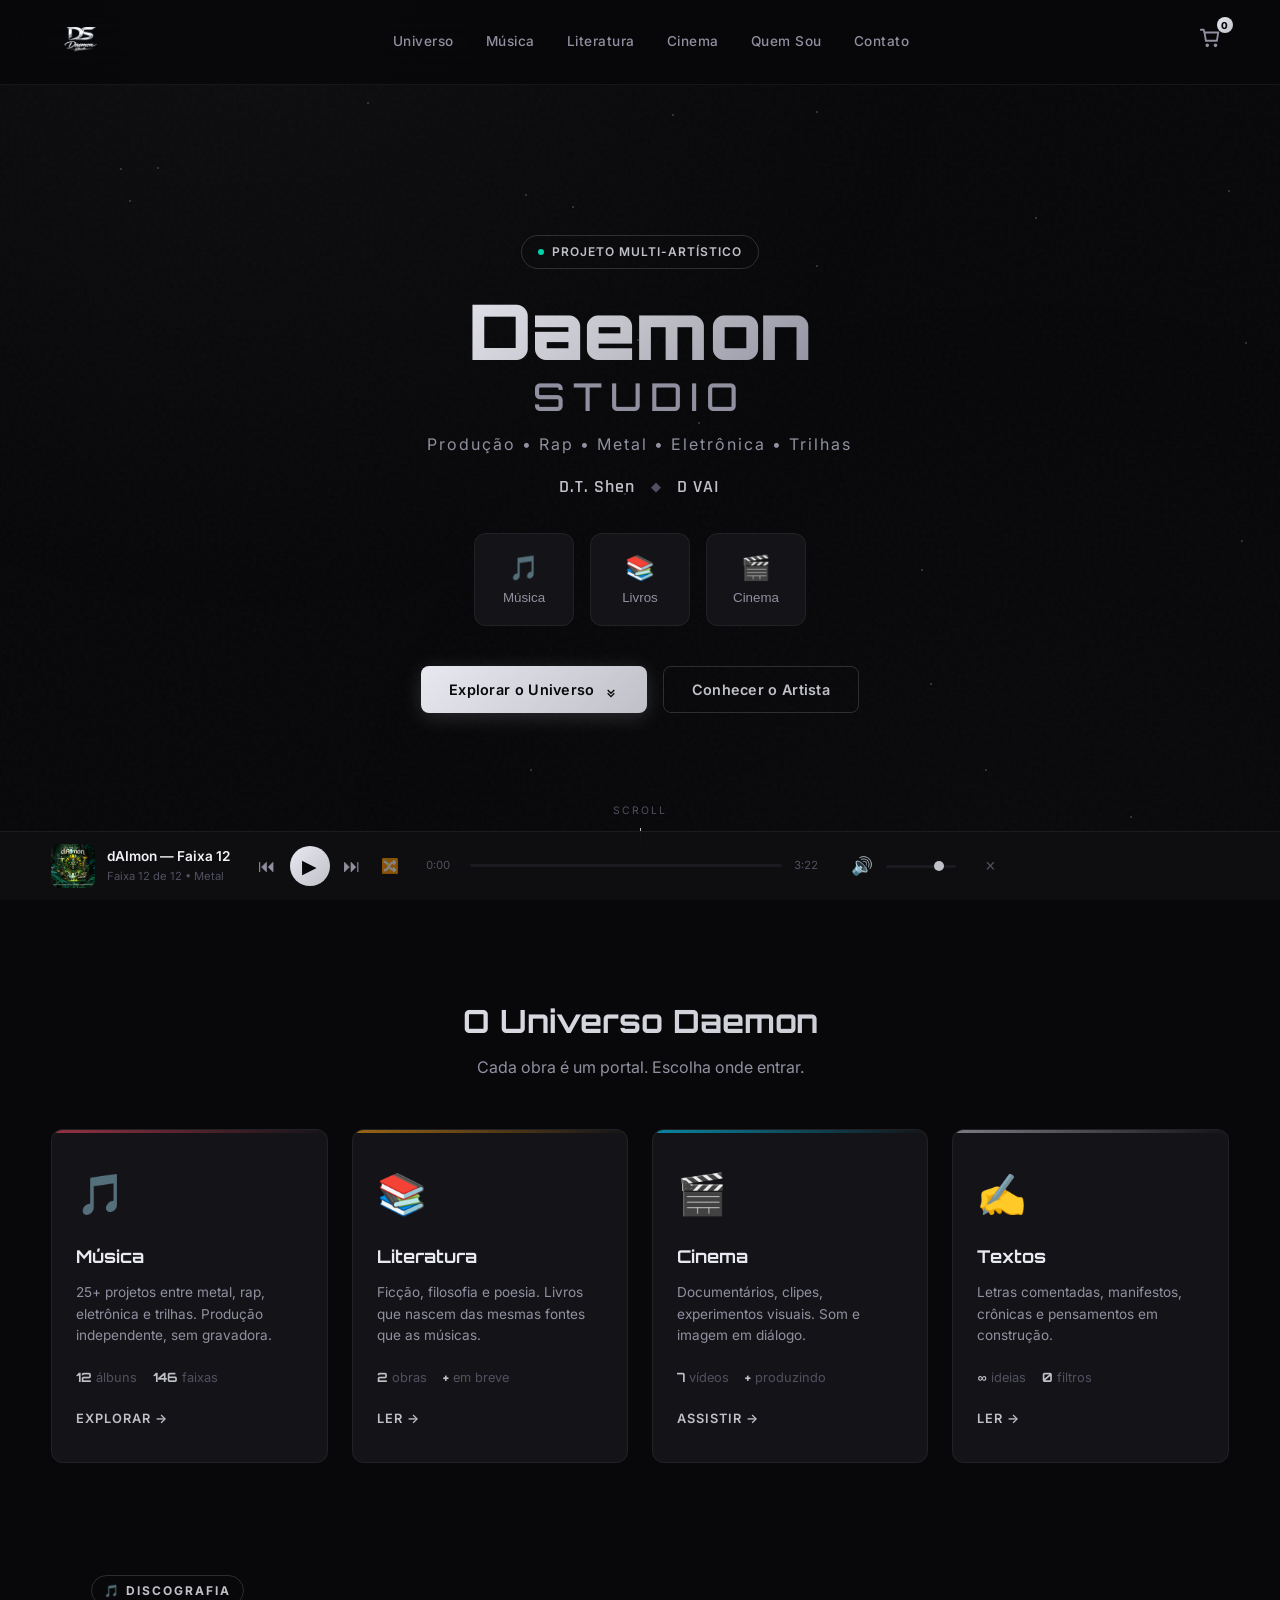
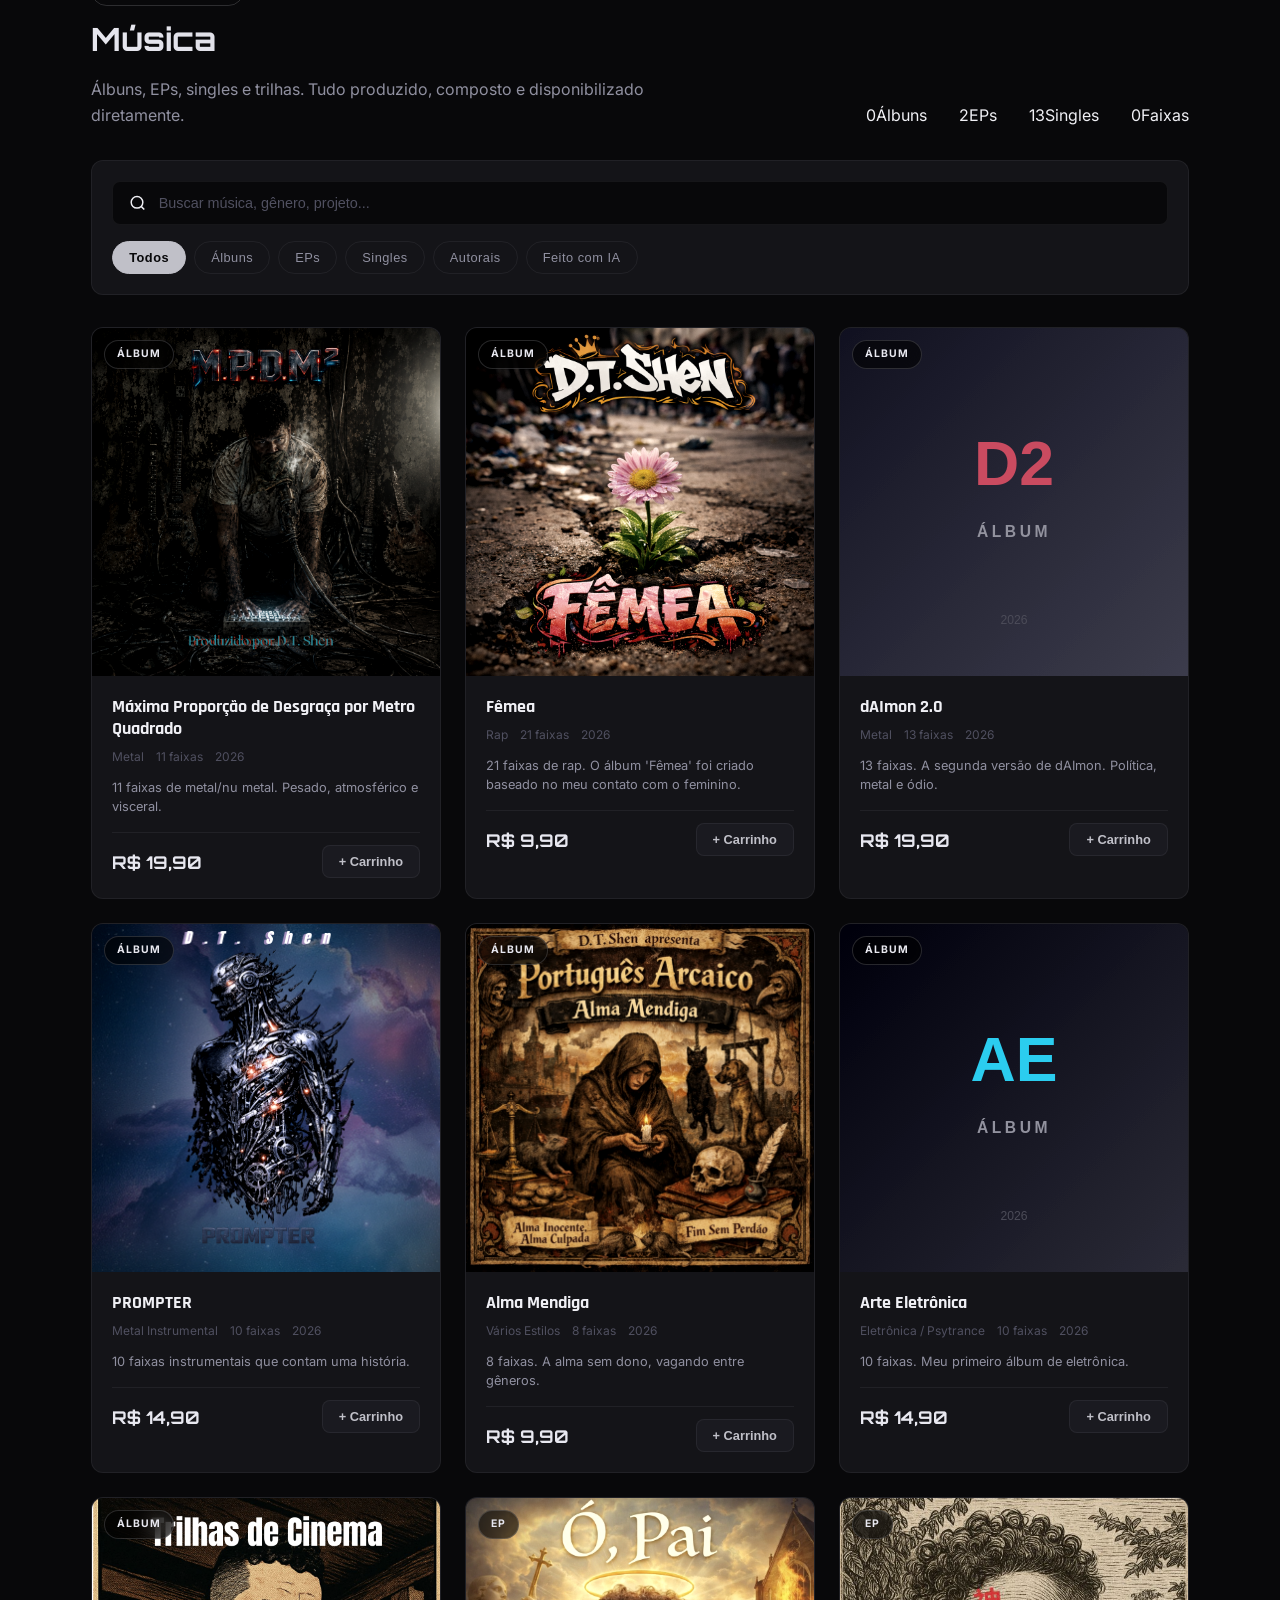
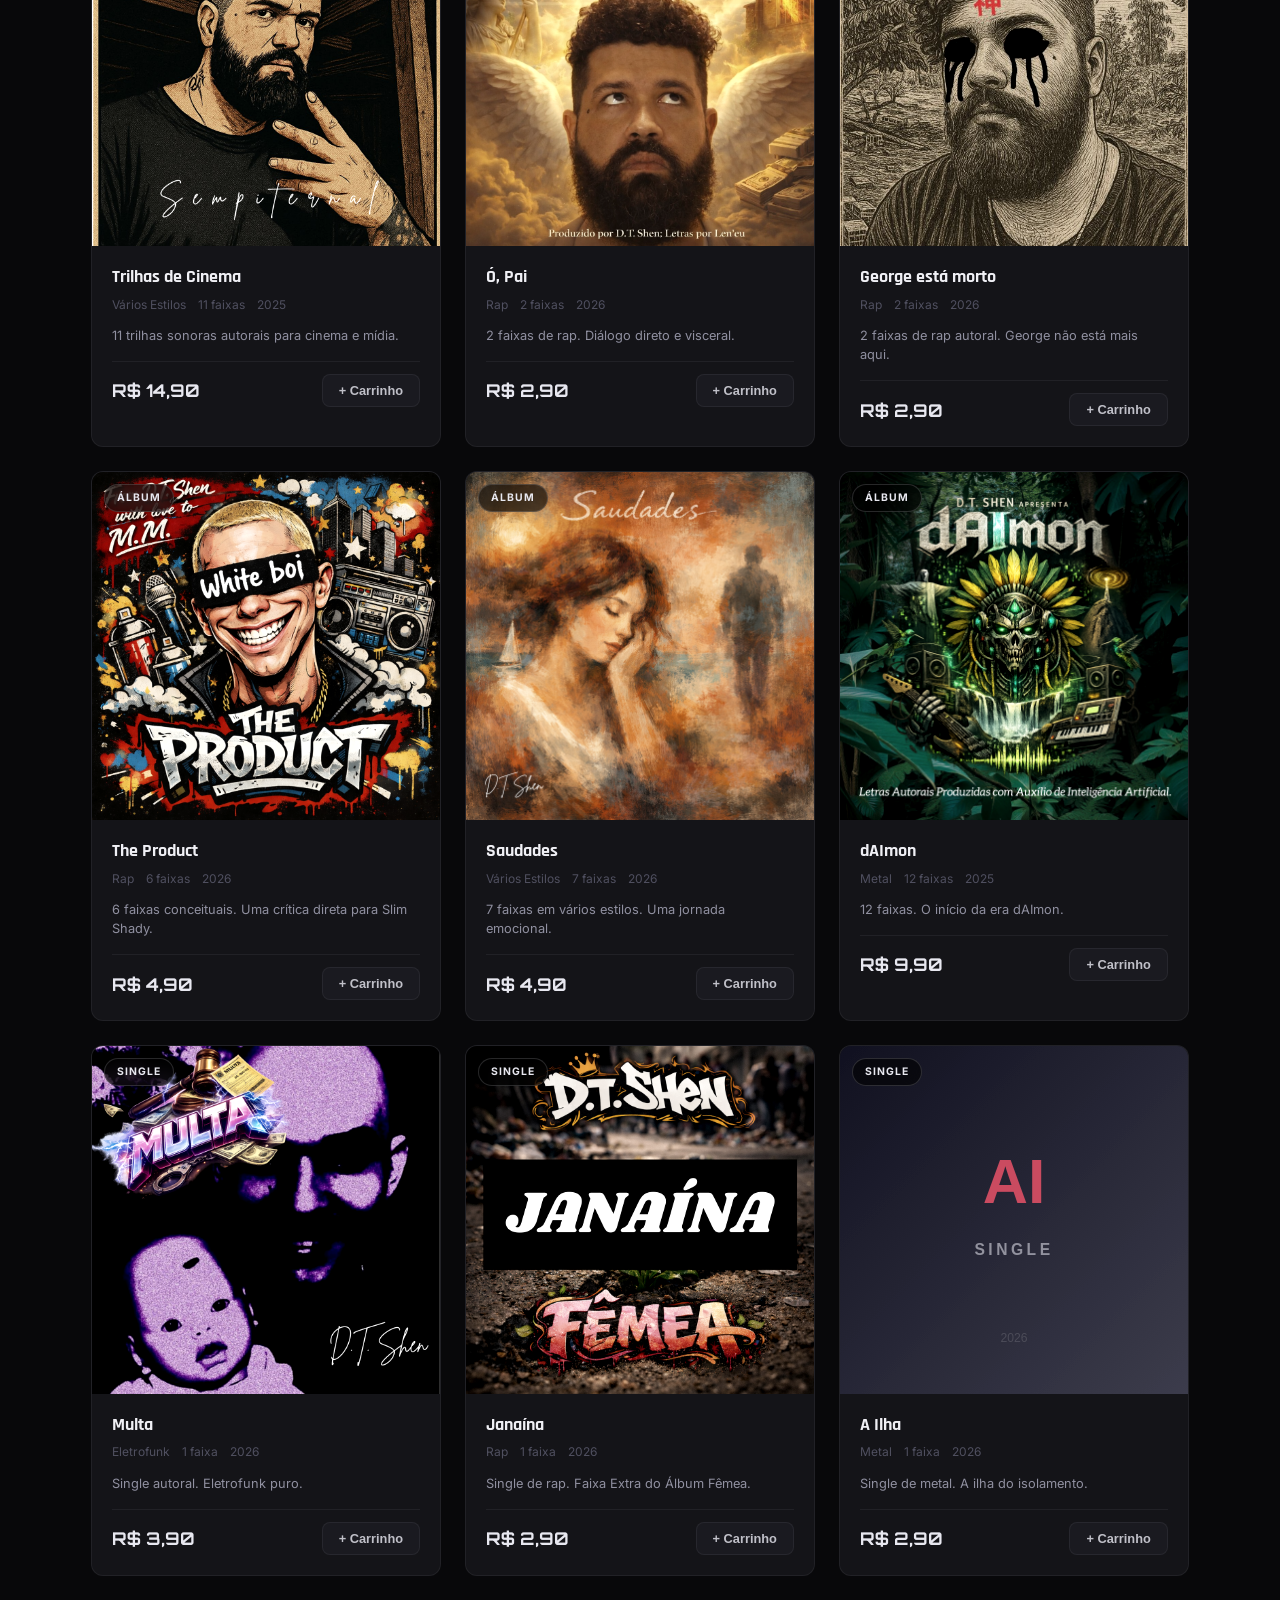
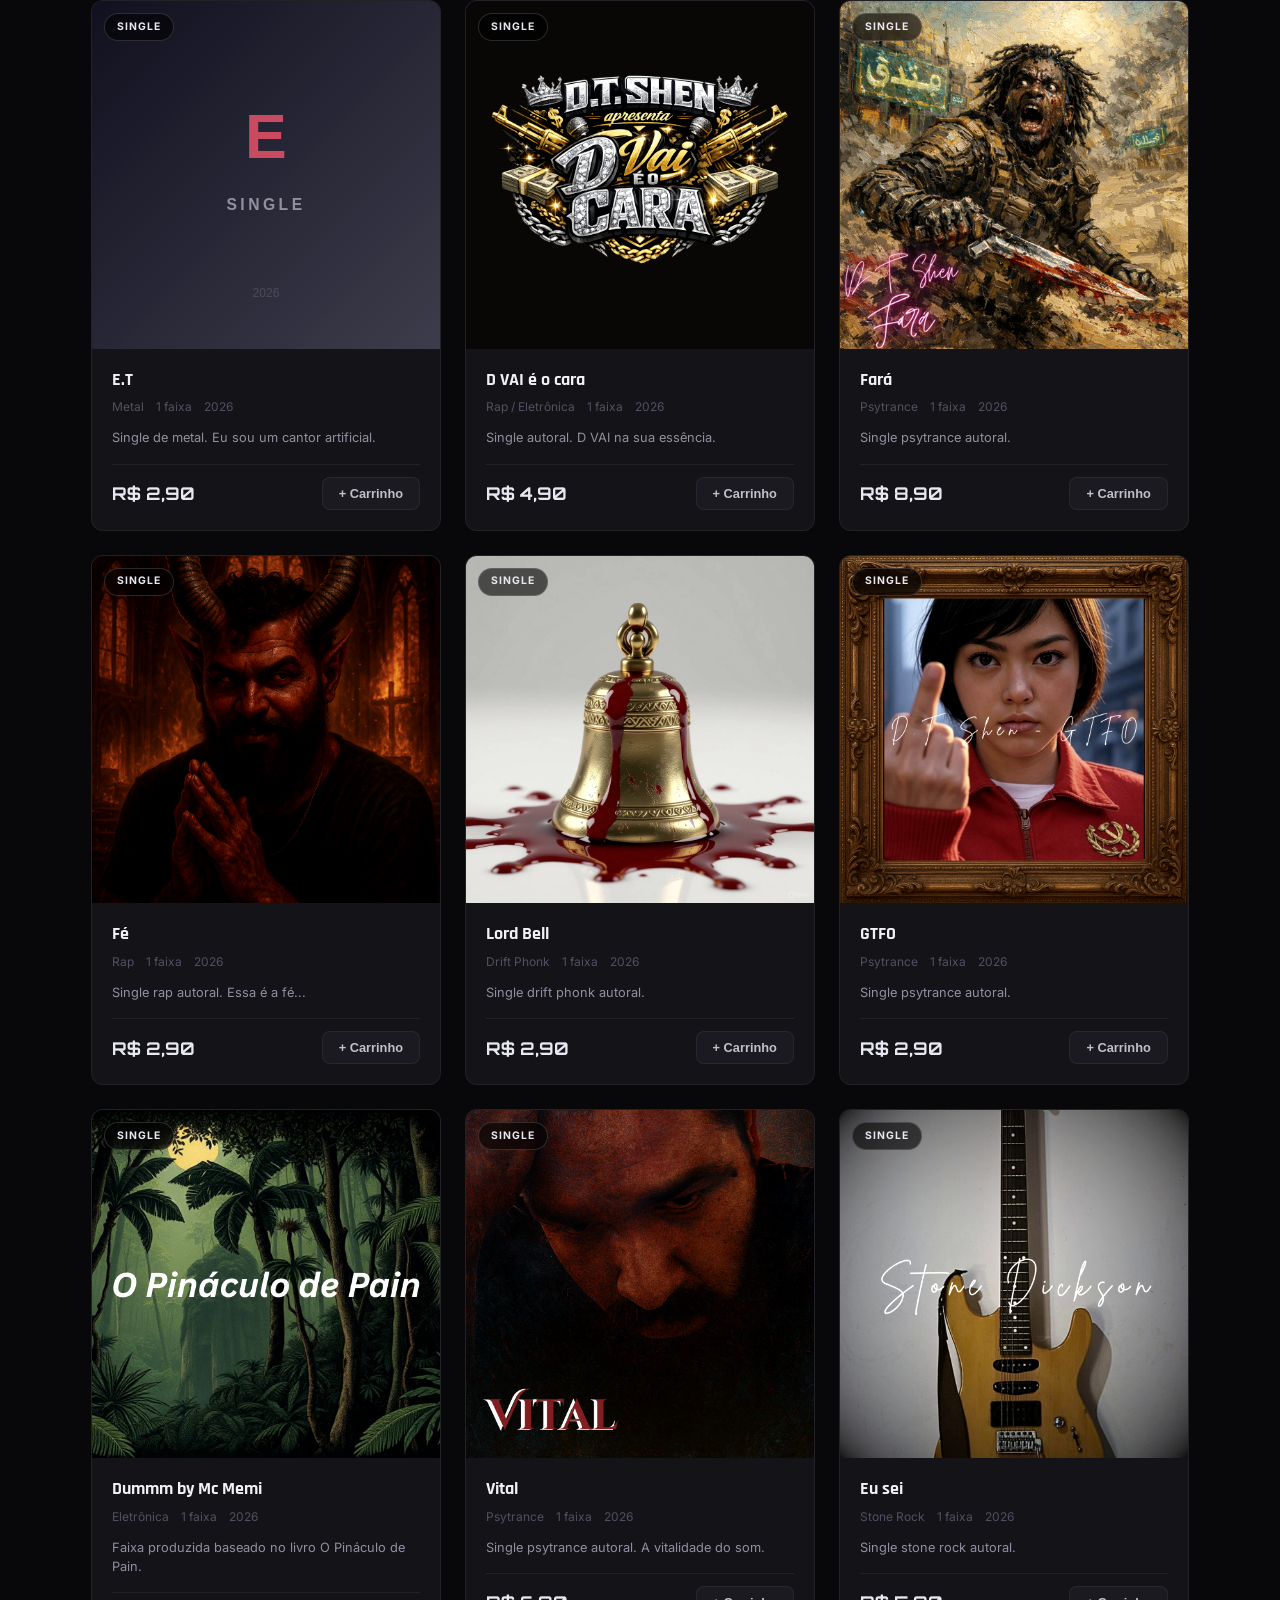
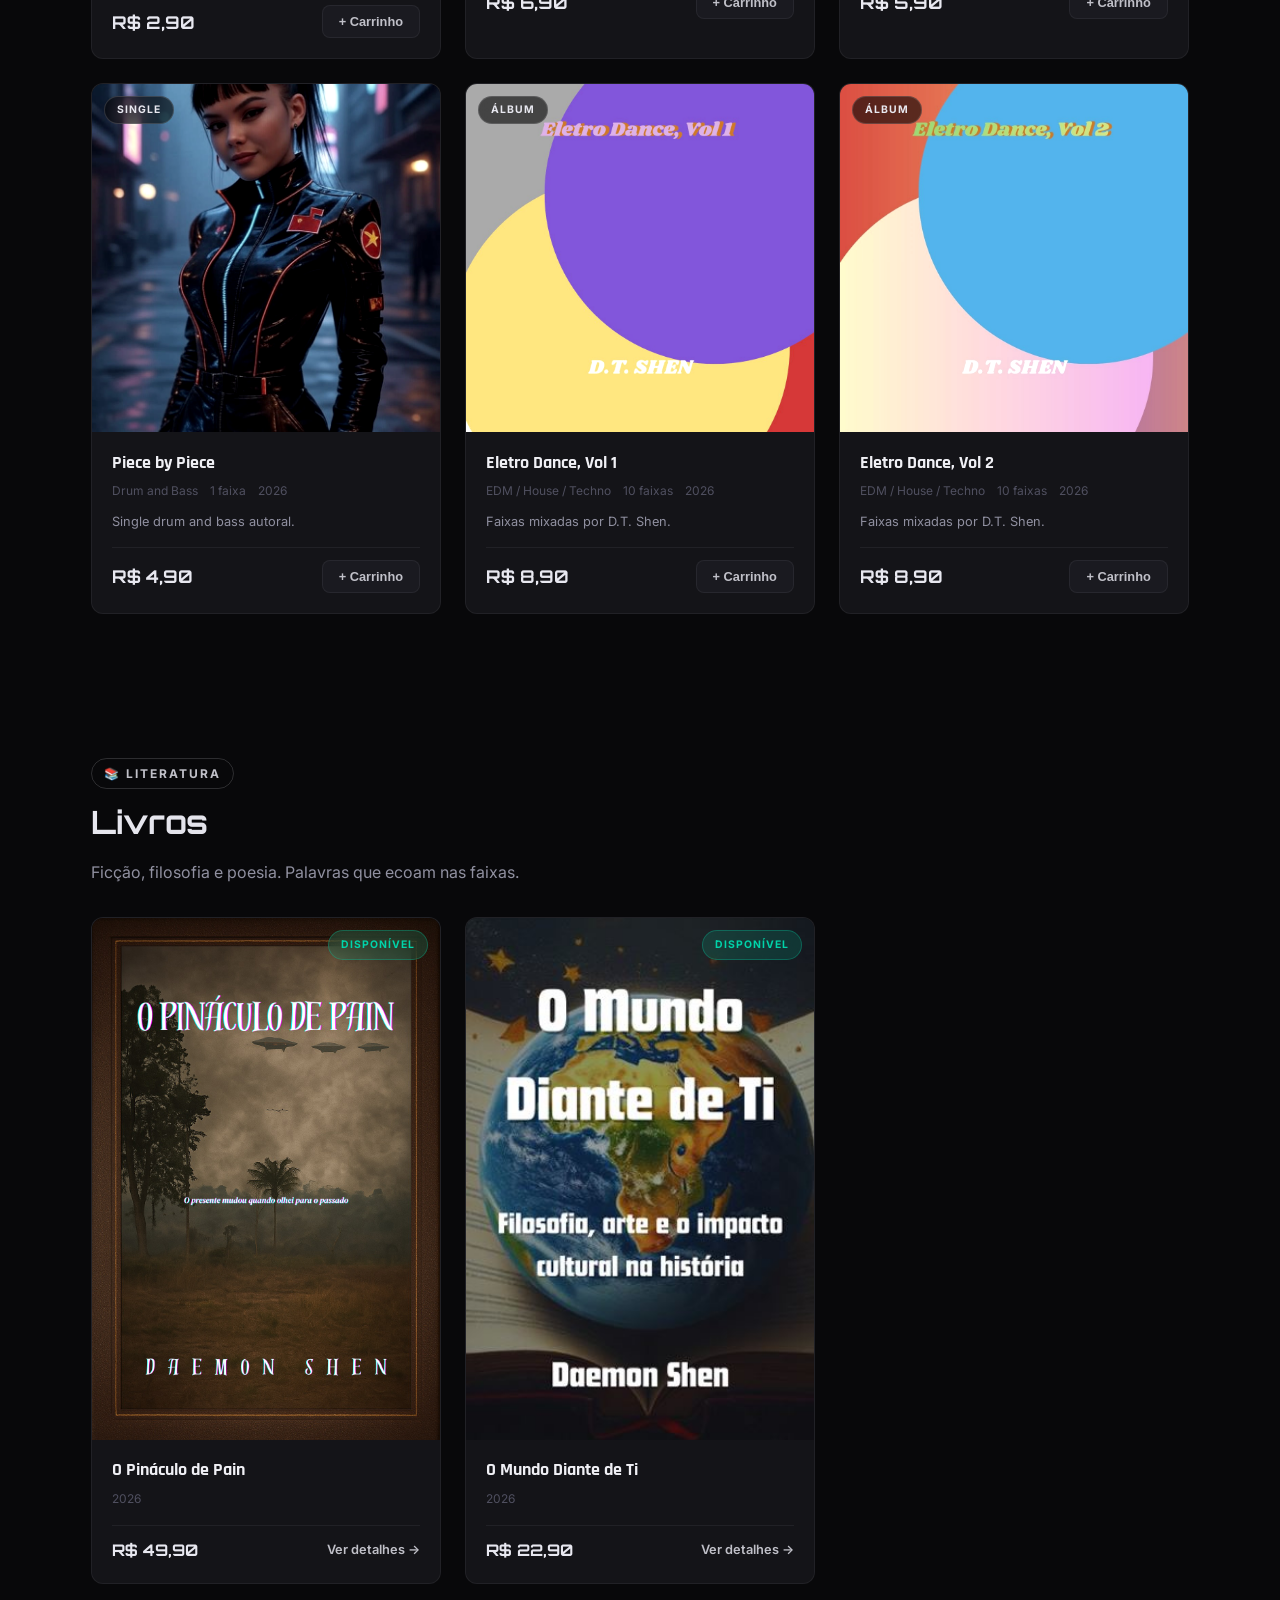
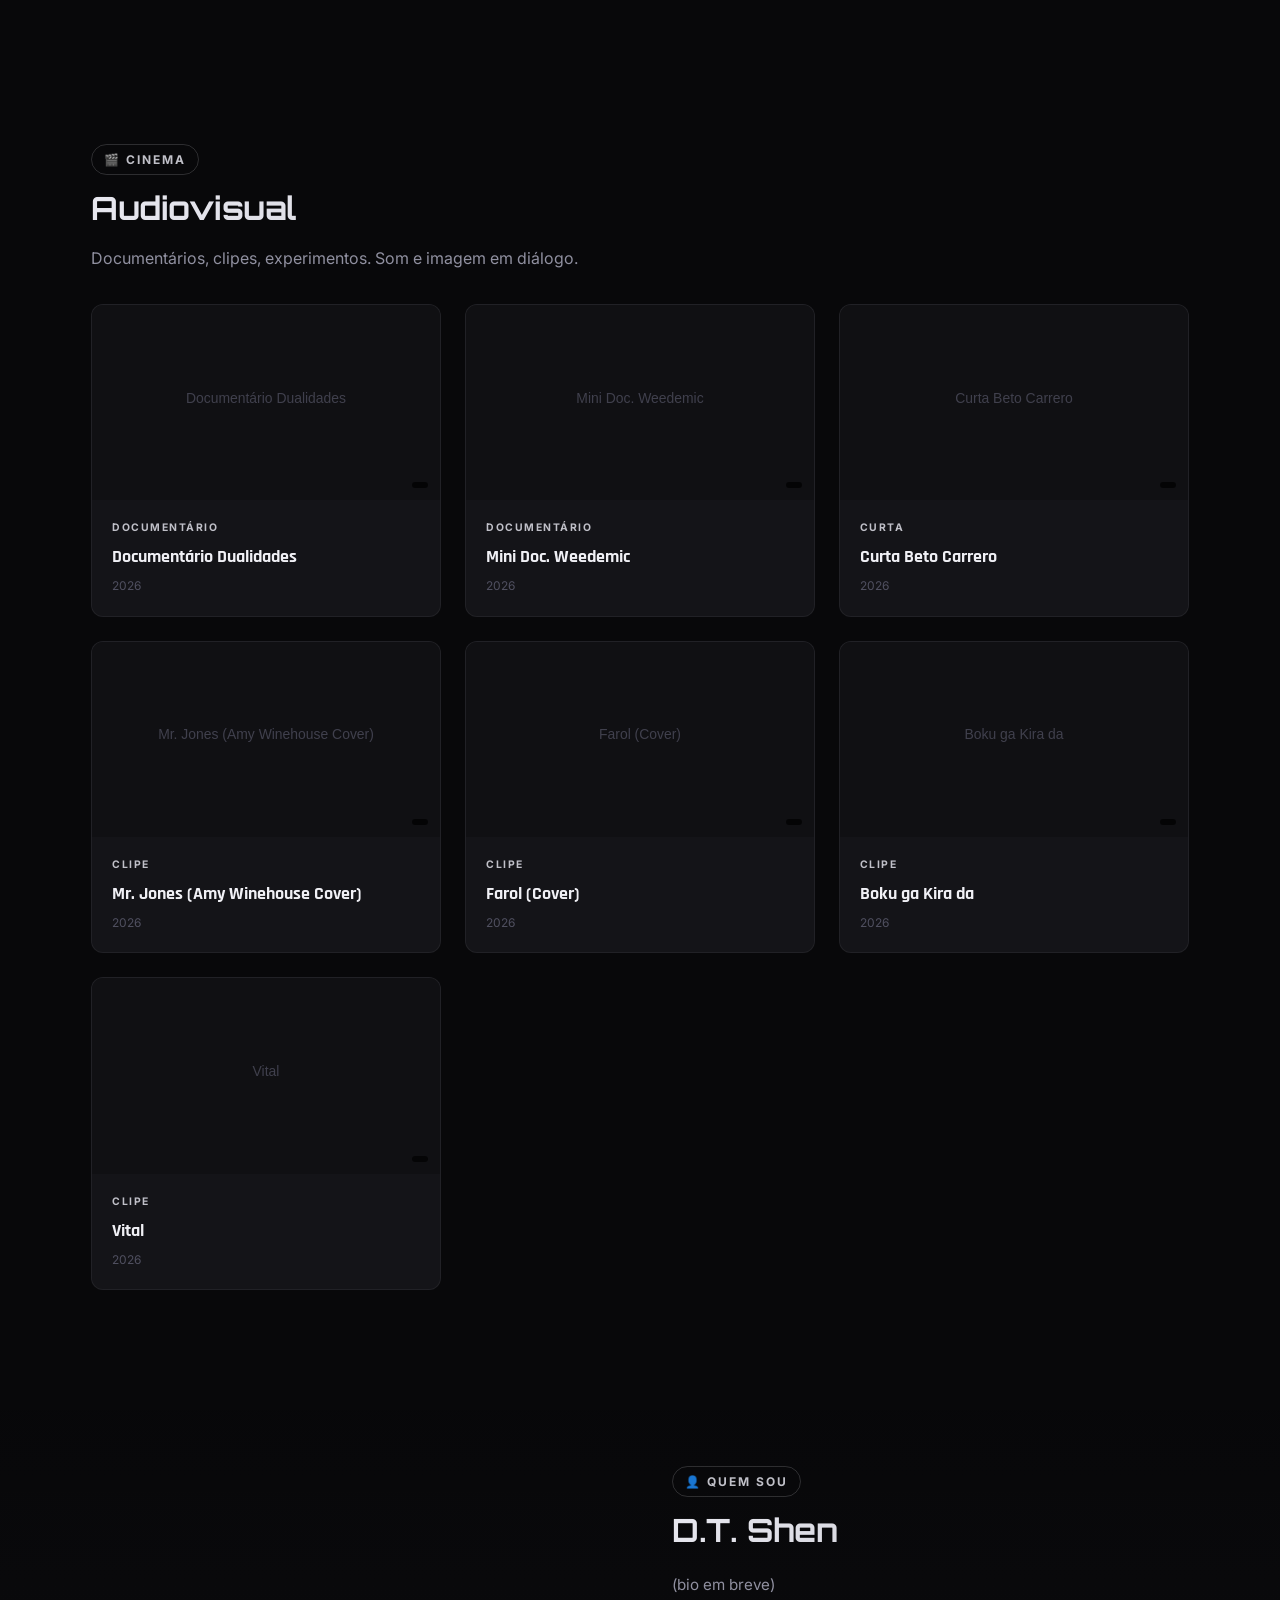
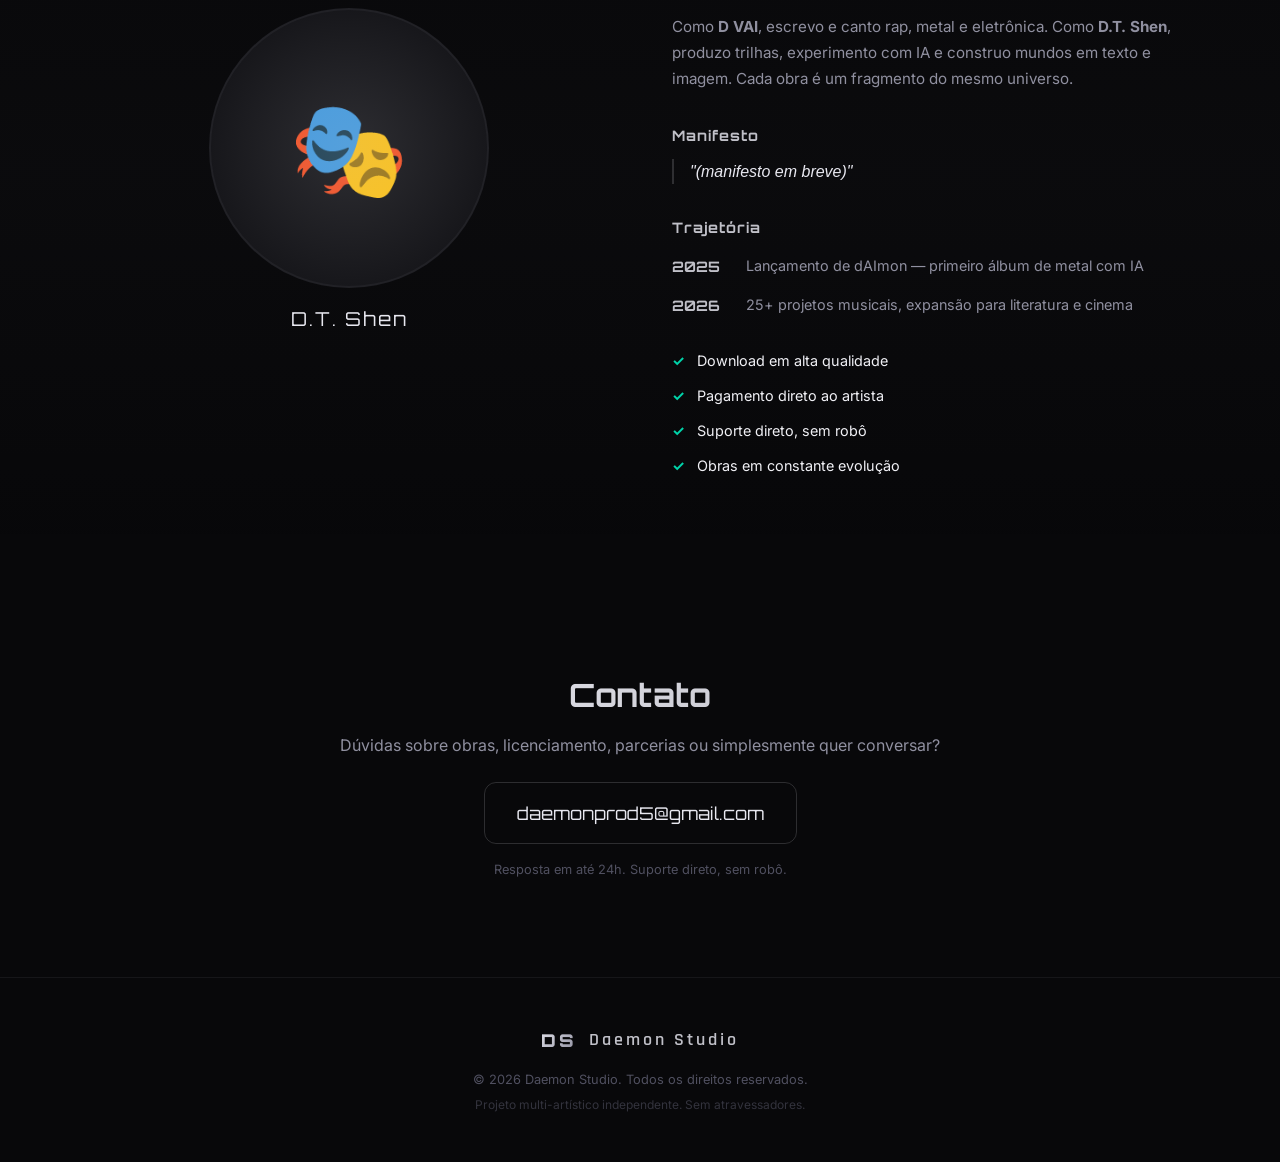
==== commit e92ff5f1: "fix: remove textos, remove fatal yogurt, 2 livros corretos" ====
--- a/index.html
+++ b/index.html
@@ -43,7 +43,6 @@
             <a href="#musica" class="nav-link">Música</a>
             <a href="#literatura" class="nav-link">Literatura</a>
             <a href="#cinema" class="nav-link">Cinema</a>
-            <a href="#textos" class="nav-link">Textos</a>
             <a href="#quem-sou" class="nav-link">Quem Sou</a>
             <a href="#contato" class="nav-link">Contato</a>
         </div>
@@ -82,9 +81,6 @@
                 </button>
                 <button class="universe-btn" onclick="app.scrollTo('cinema')">
                     <span class="universe-icon">🎬</span><span>Cinema</span>
-                </button>
-                <button class="universe-btn" onclick="app.scrollTo('textos')">
-                    <span class="universe-icon">✍️</span><span>Textos</span>
                 </button>
             </div>
             <div class="hero-cta">
@@ -217,18 +213,6 @@
         <div class="cinema-grid" id="cinema-grid"></div>
     </section>
 
-    <!-- Textos -->
-    <section class="texts-section" id="textos">
-        <div class="section-header">
-            <div class="section-header-content">
-                <span class="section-tag">✍️ Textos</span>
-                <h2 class="section-title">Escritos</h2>
-                <p class="section-subtitle">Letras comentadas, manifestos, crônicas e pensamentos.</p>
-            </div>
-        </div>
-        <div class="texts-grid" id="texts-grid"></div>
-    </section>
-
     <!-- Quem Sou Eu -->
     <section class="about-section" id="quem-sou">
         <div class="about-container">
@@ -350,26 +334,6 @@
         </div>
     </div>
 
-    <!-- Text Modal -->
-    <div class="modal" id="text-modal">
-        <div class="modal-overlay" onclick="app.closeModal('text-modal')"></div>
-        <div class="modal-content text-modal">
-            <button class="modal-close" onclick="app.closeModal('text-modal')">×</button>
-            <div class="text-layout">
-                <div class="text-modal-header">
-                    <div class="text-modal-tag" id="text-modal-tag">Manifesto</div>
-                    <h2 class="text-modal-title" id="text-modal-title">Título</h2>
-                    <div class="text-modal-meta" id="text-modal-meta">D.T. Shen • 2026</div>
-                </div>
-                <div class="text-modal-content" id="text-modal-content">
-                    <p>Conteúdo do texto...</p>
-                </div>
-                <div class="text-modal-footer">
-                    <button class="btn btn-outline" onclick="app.shareText()">Compartilhar</button>
-                </div>
-            </div>
-        </div>
-    </div>
 
     <!-- Product Modal (Music) -->
     <div class="modal" id="product-modal">
@@ -594,7 +558,6 @@
     <script src="catalog.js"></script>
     <script src="books-data.js"></script>
     <script src="videos-data.js"></script>
-    <script src="texts-data.js"></script>
     <script src="app.js"></script>
 
     <!-- Formulário oculto para enviar pedido por email (FormSubmit) -->
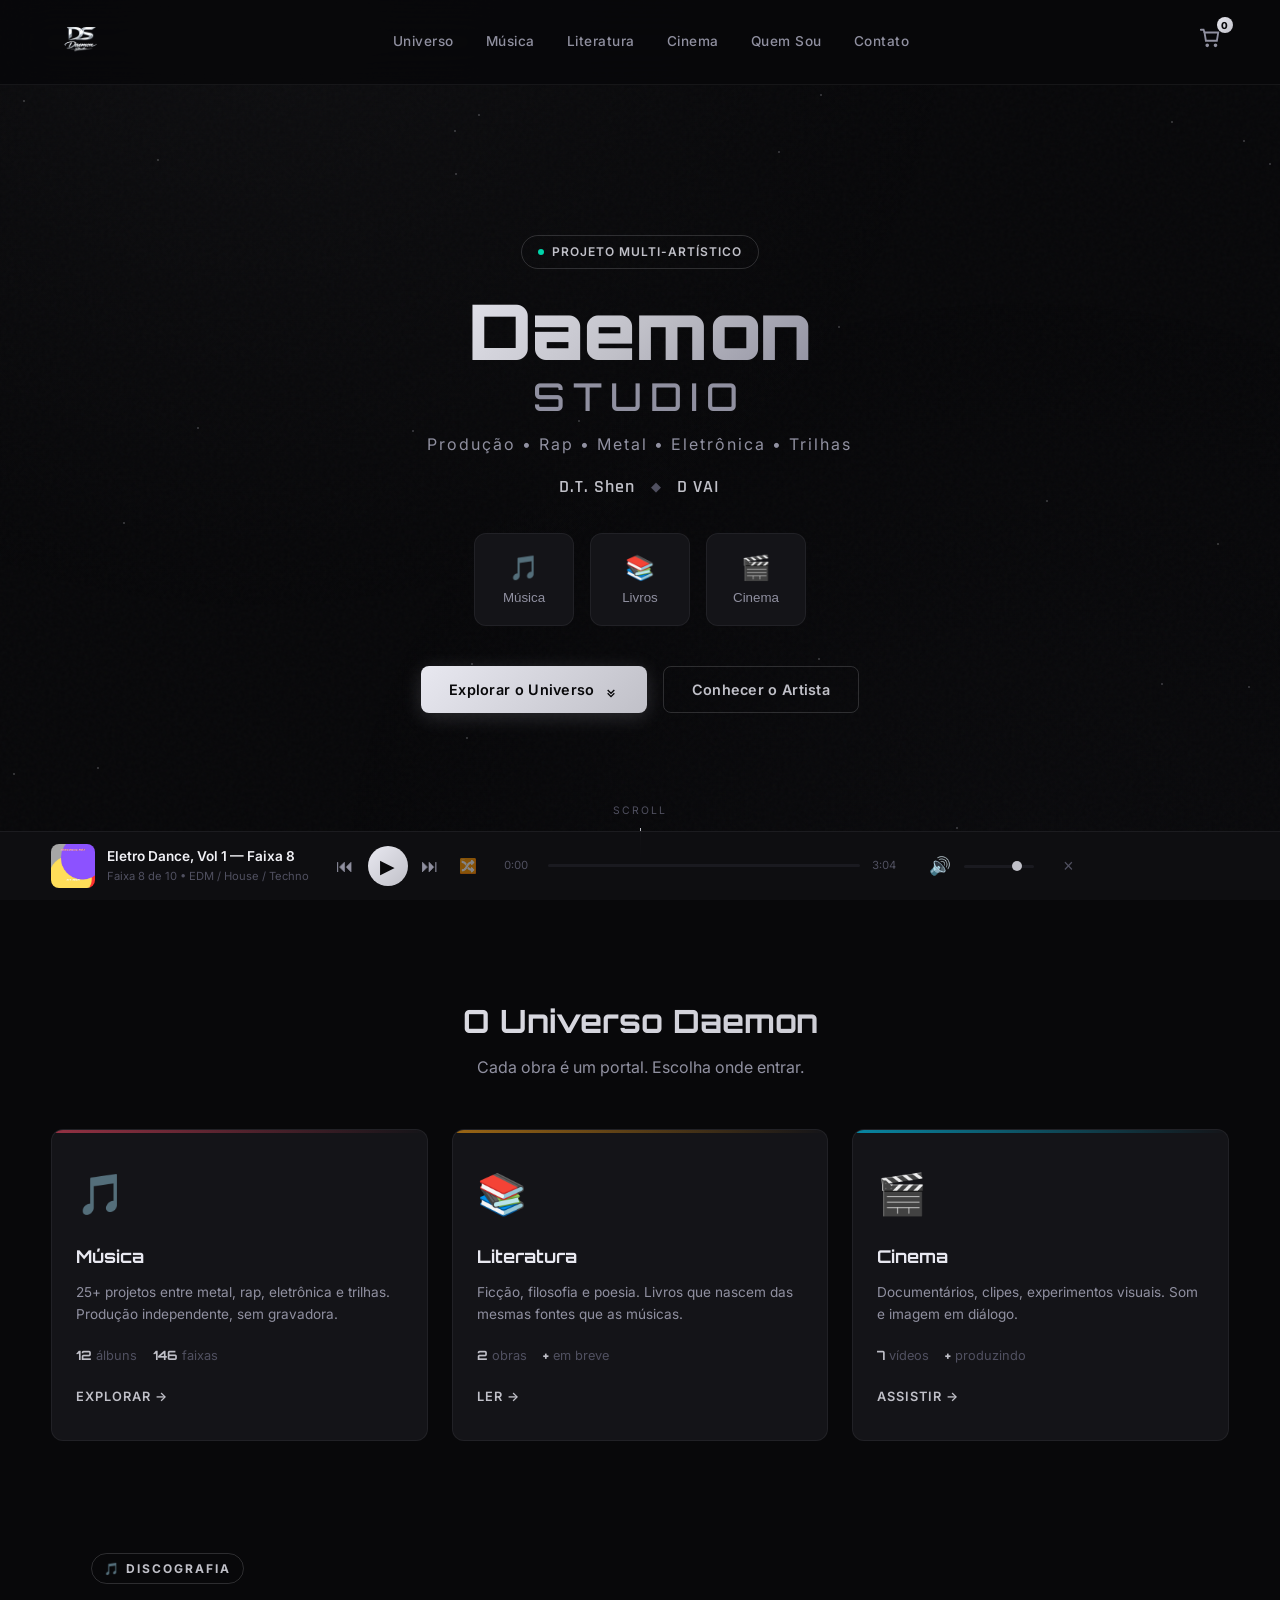
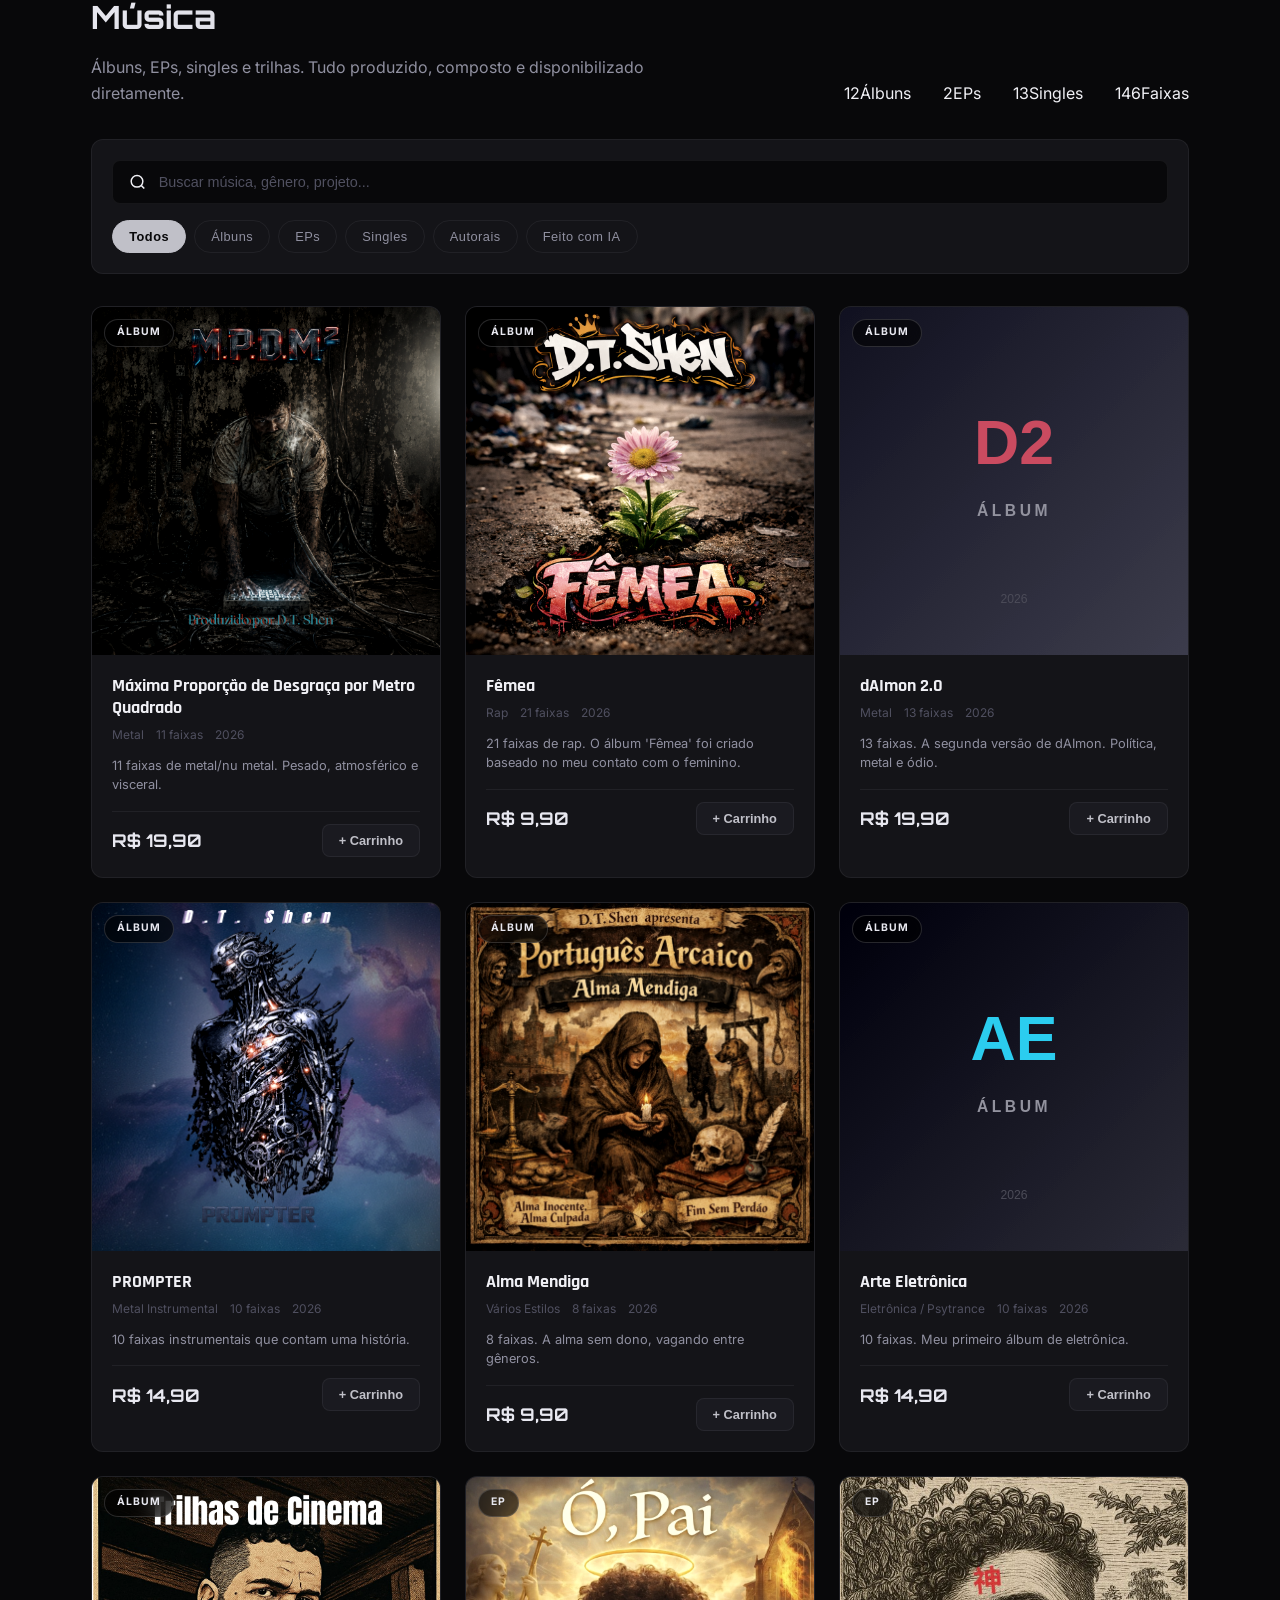
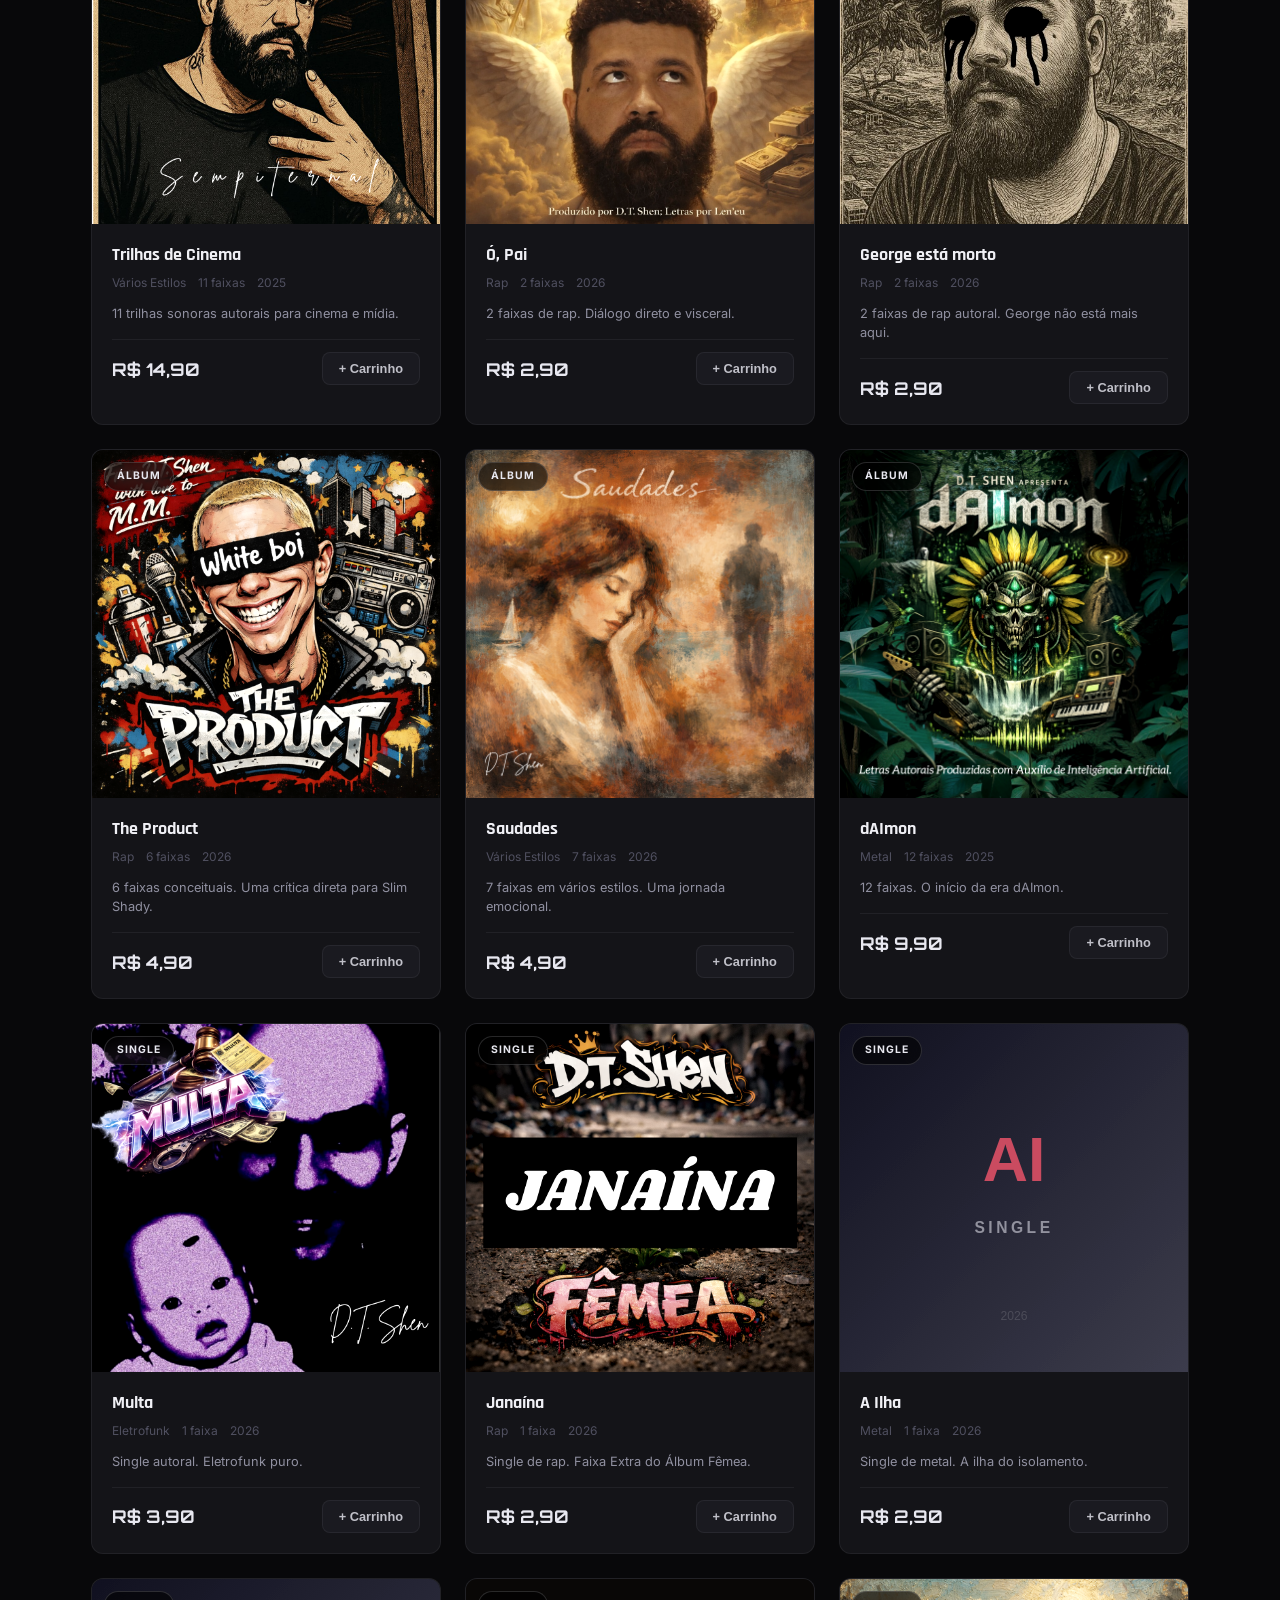
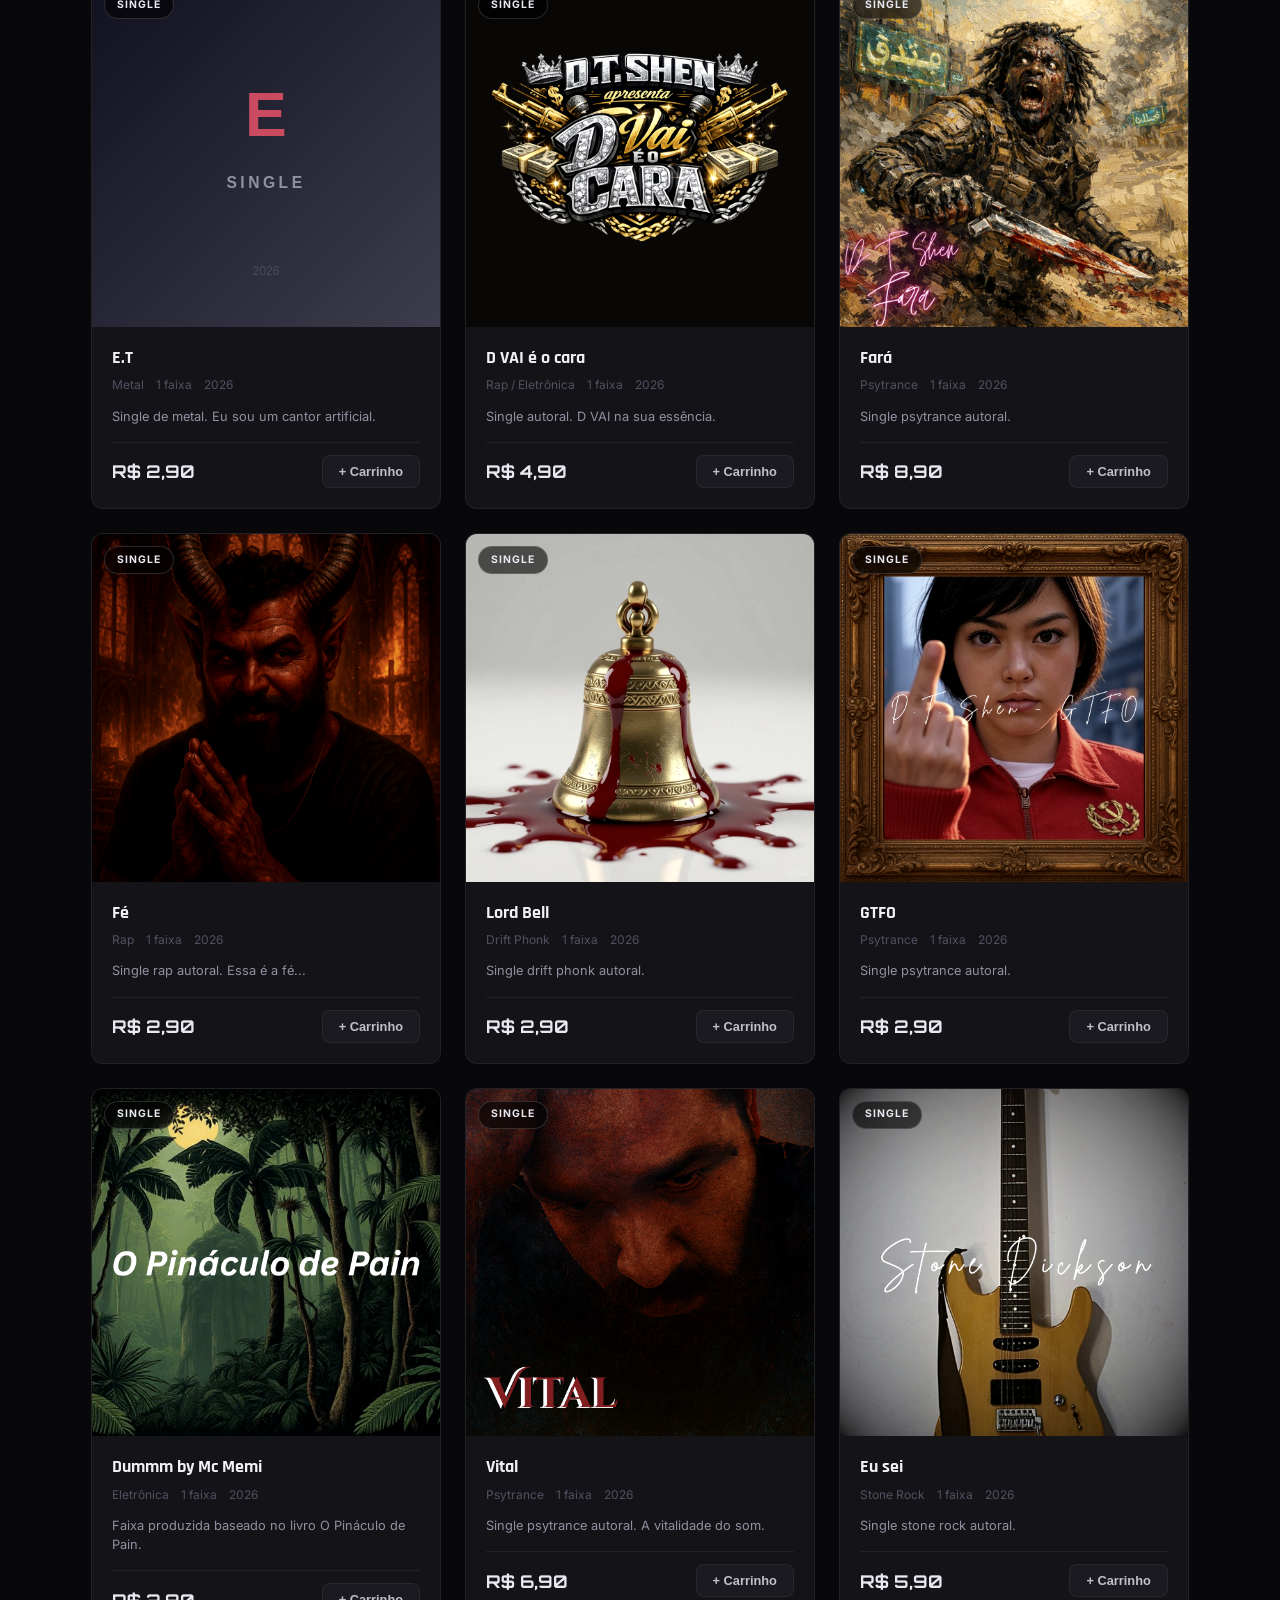
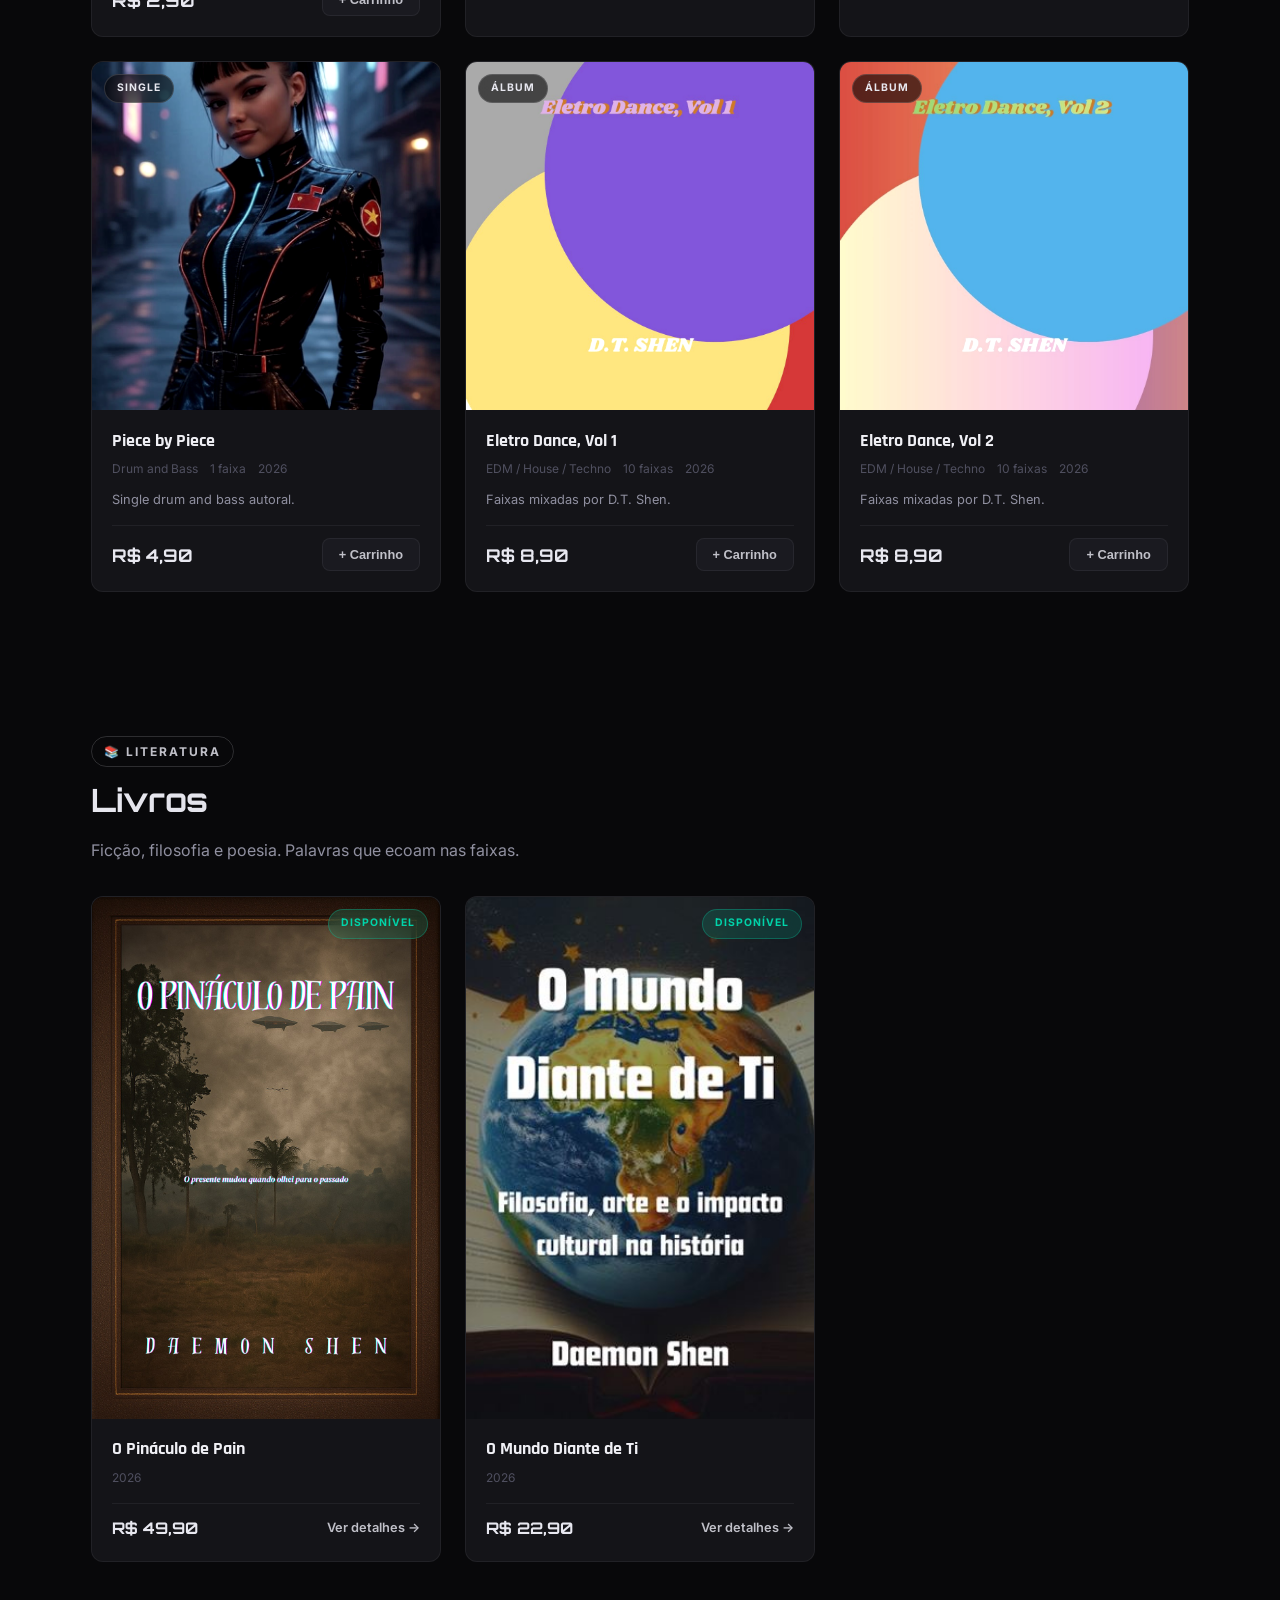
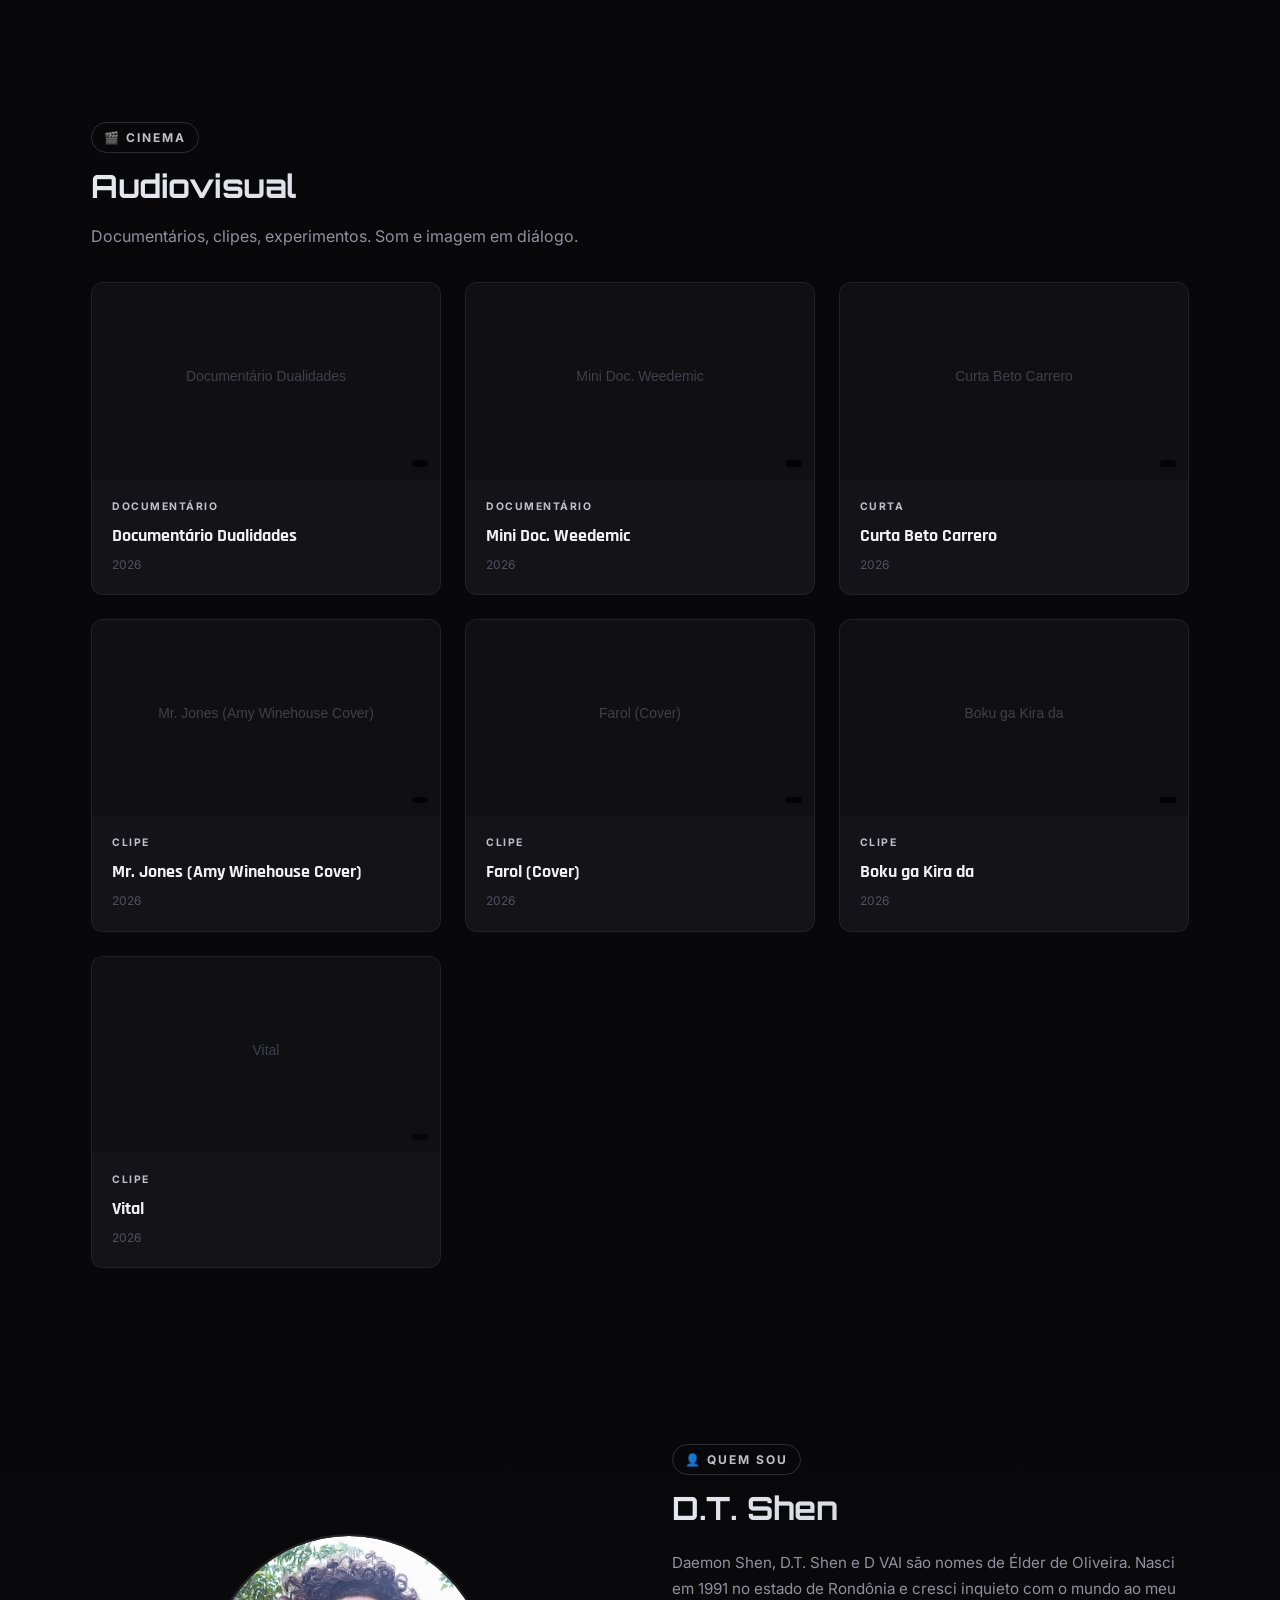
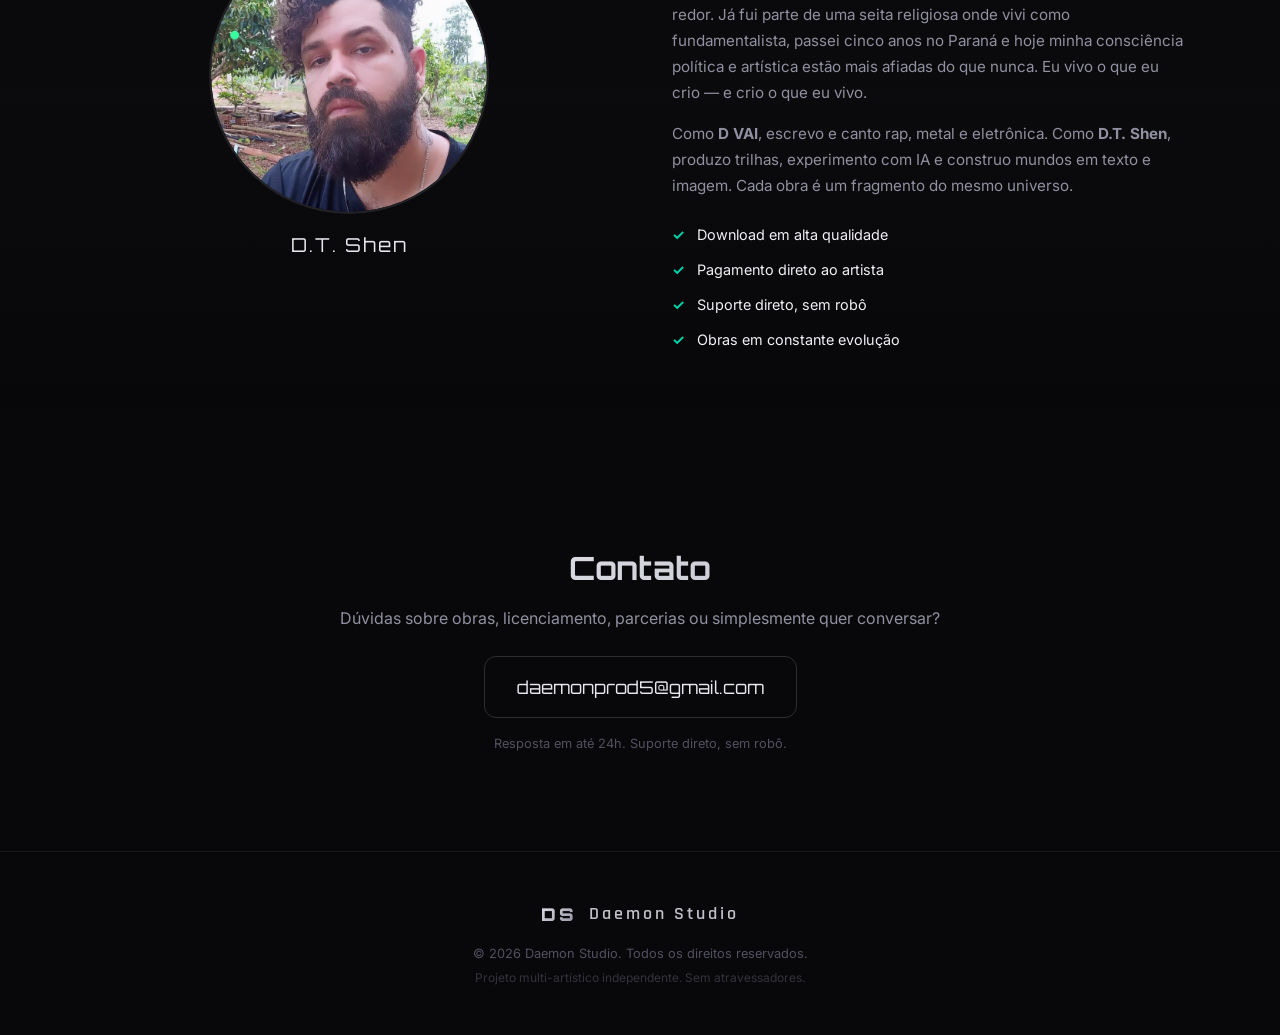
==== commit 0f60fdda: "fix: remove textos, atualiza bio, foto, links livros, corrige estatísticas" ====
--- a/index.html
+++ b/index.html
@@ -138,18 +138,7 @@
                     </div>
                     <span class="universe-card-cta">Assistir →</span>
                 </div>
-                <div class="universe-card" onclick="app.scrollTo('textos')">
-                    <div class="universe-card-bg" style="--accent:#c0c0c8"></div>
-                    <div class="universe-card-icon">✍️</div>
-                    <h3>Textos</h3>
-                    <p>Letras comentadas, manifestos, crônicas e pensamentos em construção.</p>
-                    <div class="universe-card-stats">
-                        <span><strong>∞</strong> ideias</span>
-                        <span><strong>0</strong> filtros</span>
-                    </div>
-                    <span class="universe-card-cta">Ler →</span>
-                </div>
-            </div>
+                </div>
         </div>
     </section>
 
@@ -219,7 +208,8 @@
             <div class="about-visual">
                 <div class="about-portrait">
                     <div class="about-portrait-frame">
-                        <div class="about-portrait-placeholder">🎭</div>
+                        <img src="assets/about/foto.png" alt="Élder de Oliveira" class="about-portrait-img" onerror="this.style.display='none'; this.nextElementSibling.style.display='flex'" style="width:100%;height:100%;object-fit:cover;border-radius:50%;">
+                        <div class="about-portrait-placeholder" style="display:none">🎭</div>
                         <div class="about-portrait-glow"></div>
                     </div>
                     <div class="about-portrait-label">D.T. Shen</div>
@@ -228,23 +218,8 @@
             <div class="about-text">
                 <span class="section-tag">👤 Quem Sou</span>
                 <h2 class="section-title">D.T. Shen</h2>
-                <p class="about-bio">(bio em breve)</p>
+                <p class="about-bio">Daemon Shen, D.T. Shen e D VAI são nomes de Élder de Oliveira. Nasci em 1991 no estado de Rondônia e cresci inquieto com o mundo ao meu redor. Já fui parte de uma seita religiosa onde vivi como fundamentalista, passei cinco anos no Paraná e hoje minha consciência política e artística estão mais afiadas do que nunca. Eu vivo o que eu crio — e crio o que eu vivo.</p>
                 <p class="about-bio">Como <strong>D VAI</strong>, escrevo e canto rap, metal e eletrônica. Como <strong>D.T. Shen</strong>, produzo trilhas, experimento com IA e construo mundos em texto e imagem. Cada obra é um fragmento do mesmo universo.</p>
-                <div class="about-manifesto">
-                    <h3>Manifesto</h3>
-                    <blockquote>"(manifesto em breve)"</blockquote>
-                </div>
-                <div class="about-timeline">
-                    <h3>Trajetória</h3>
-                    <div class="timeline-item">
-                        <span class="timeline-year">2025</span>
-                        <span class="timeline-event">Lançamento de dAImon — primeiro álbum de metal com IA</span>
-                    </div>
-                    <div class="timeline-item">
-                        <span class="timeline-year">2026</span>
-                        <span class="timeline-event">25+ projetos musicais, expansão para literatura e cinema</span>
-                    </div>
-                </div>
                 <div class="about-features">
                     <div class="feat"><span class="feat-check">✓</span> Download em alta qualidade</div>
                     <div class="feat"><span class="feat-check">✓</span> Pagamento direto ao artista</div>
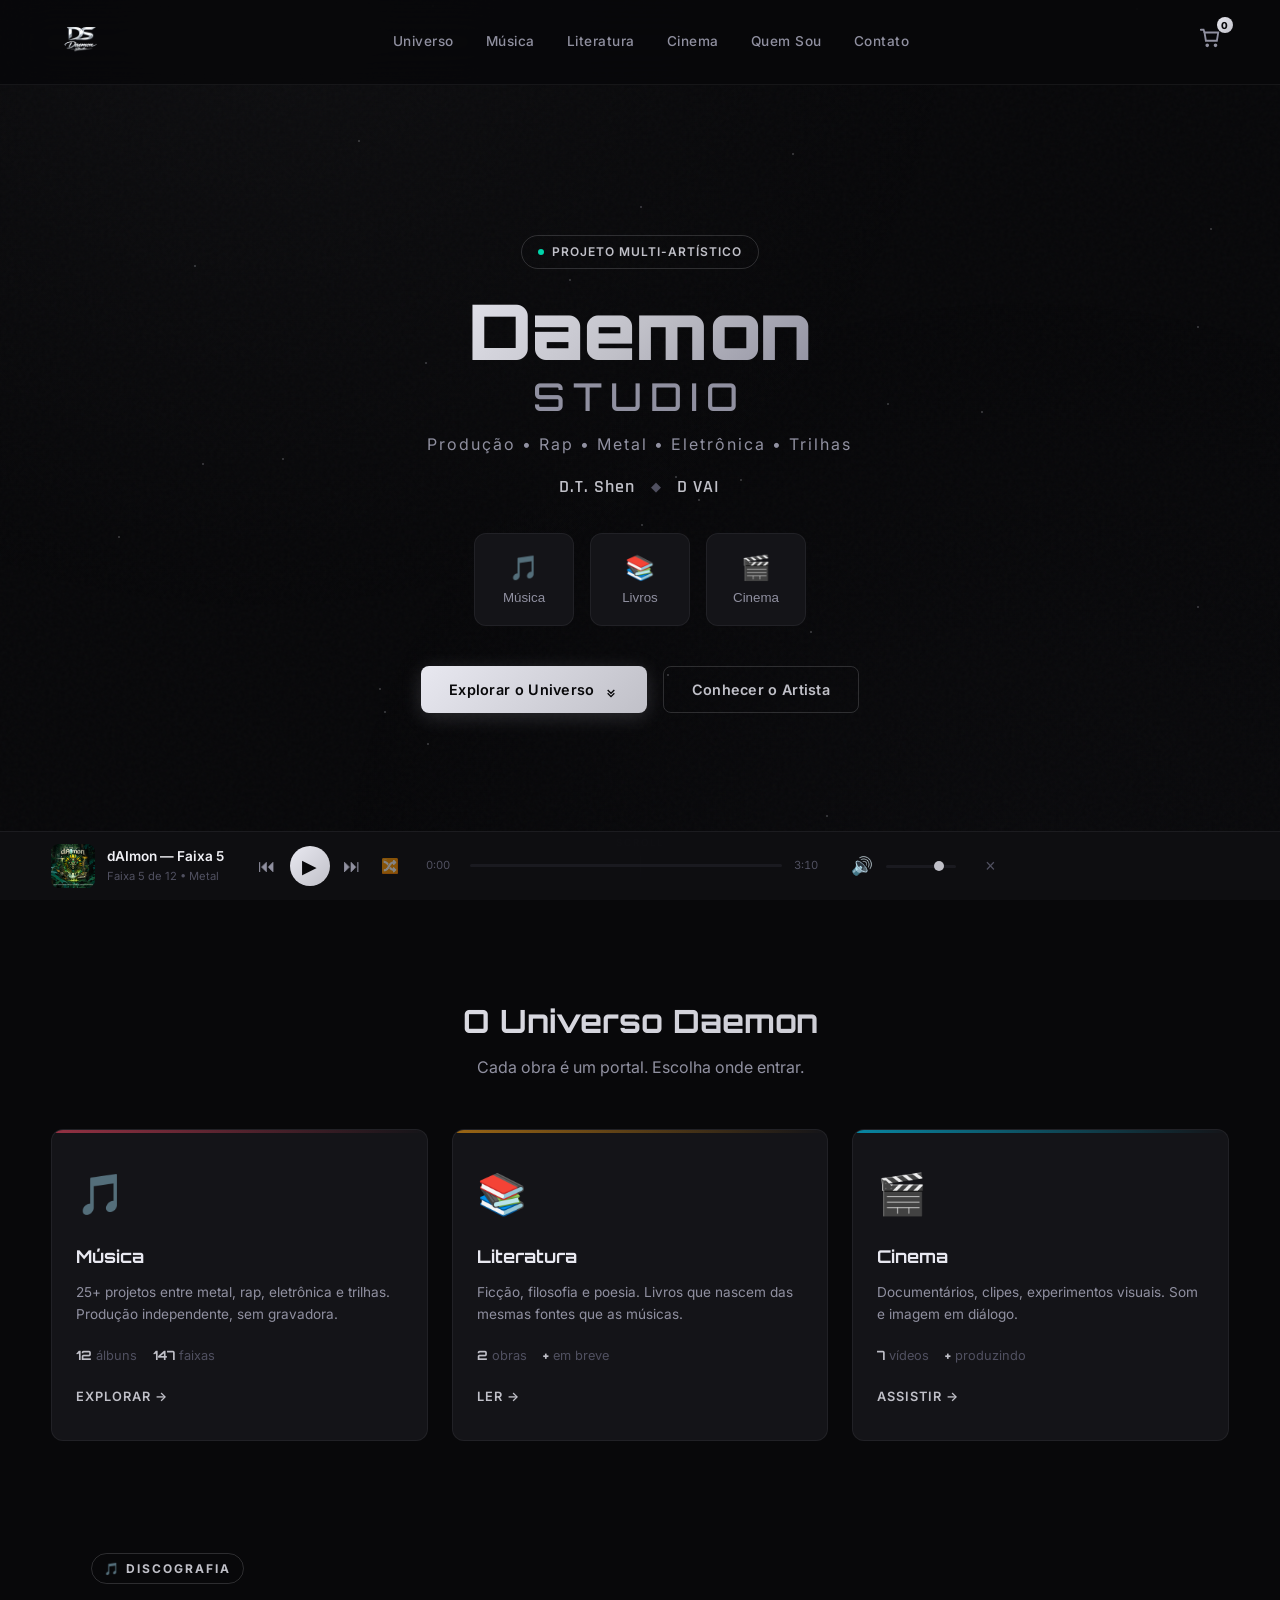
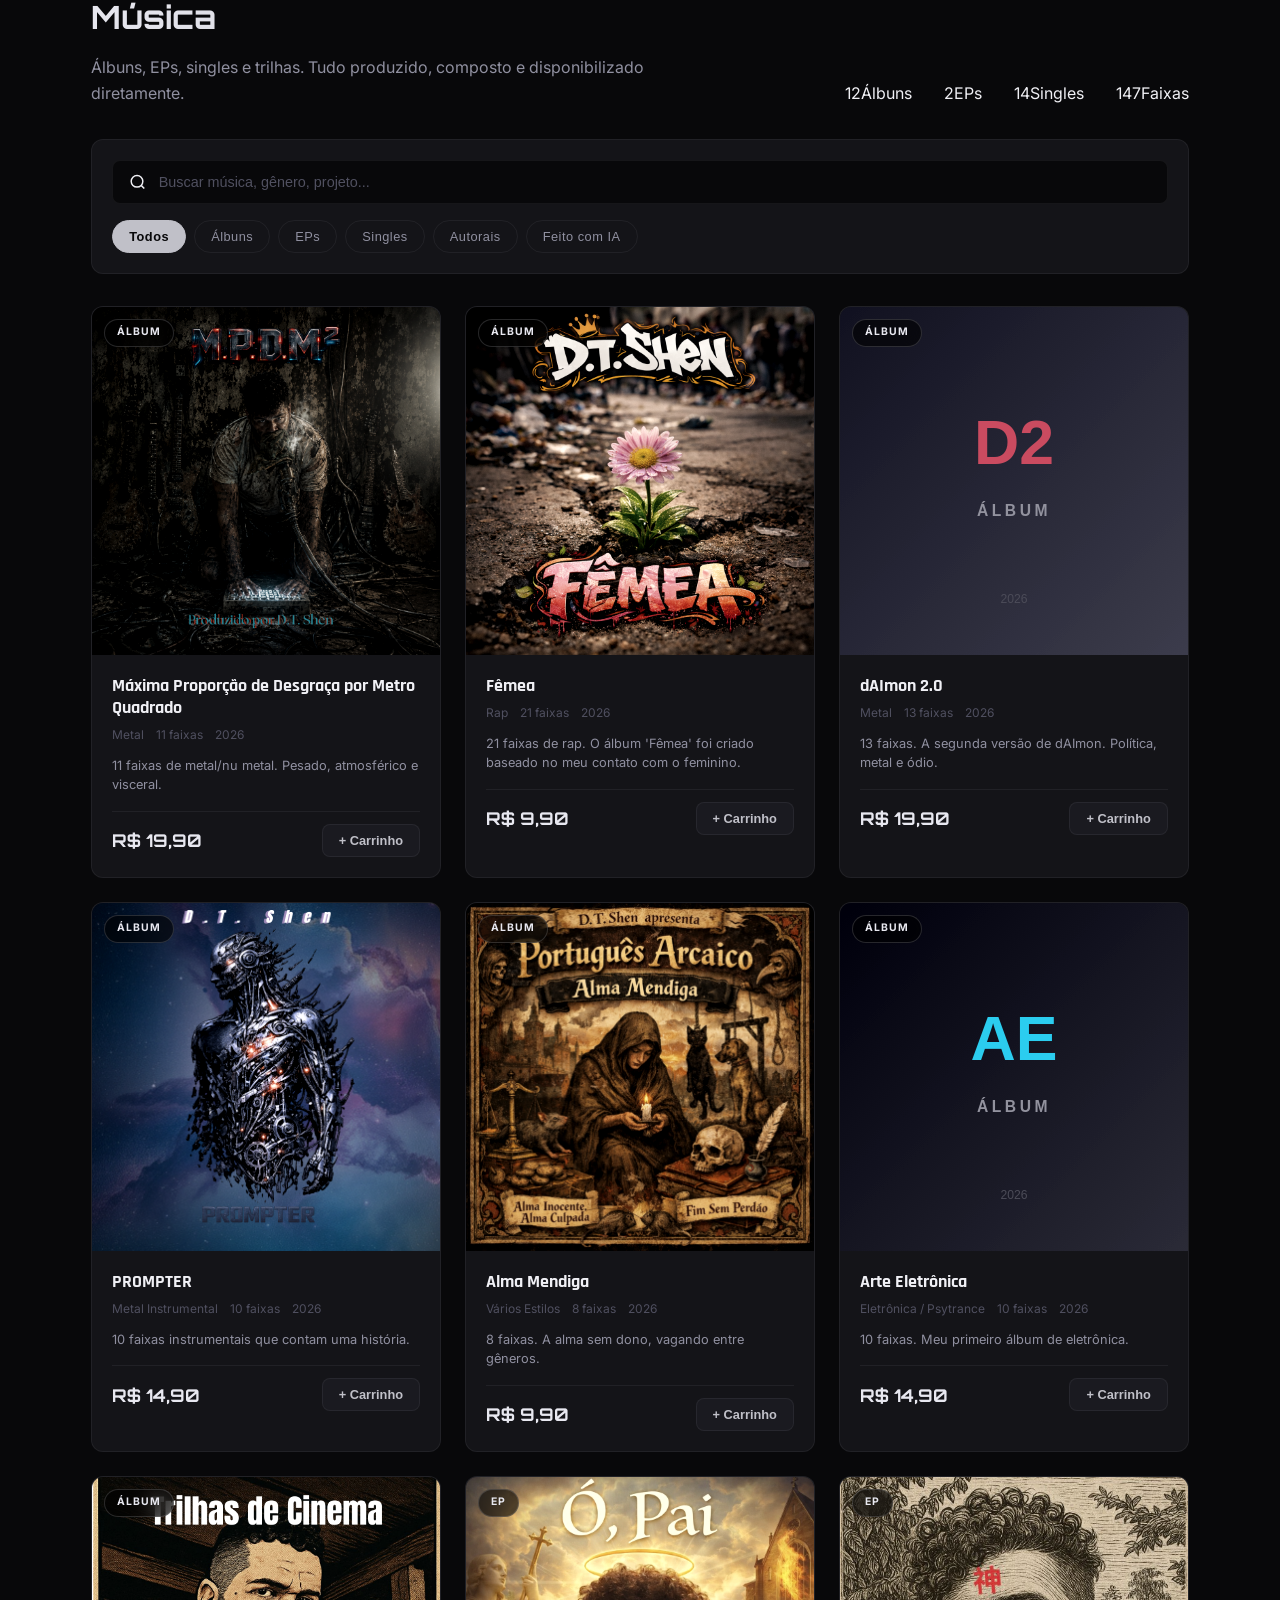
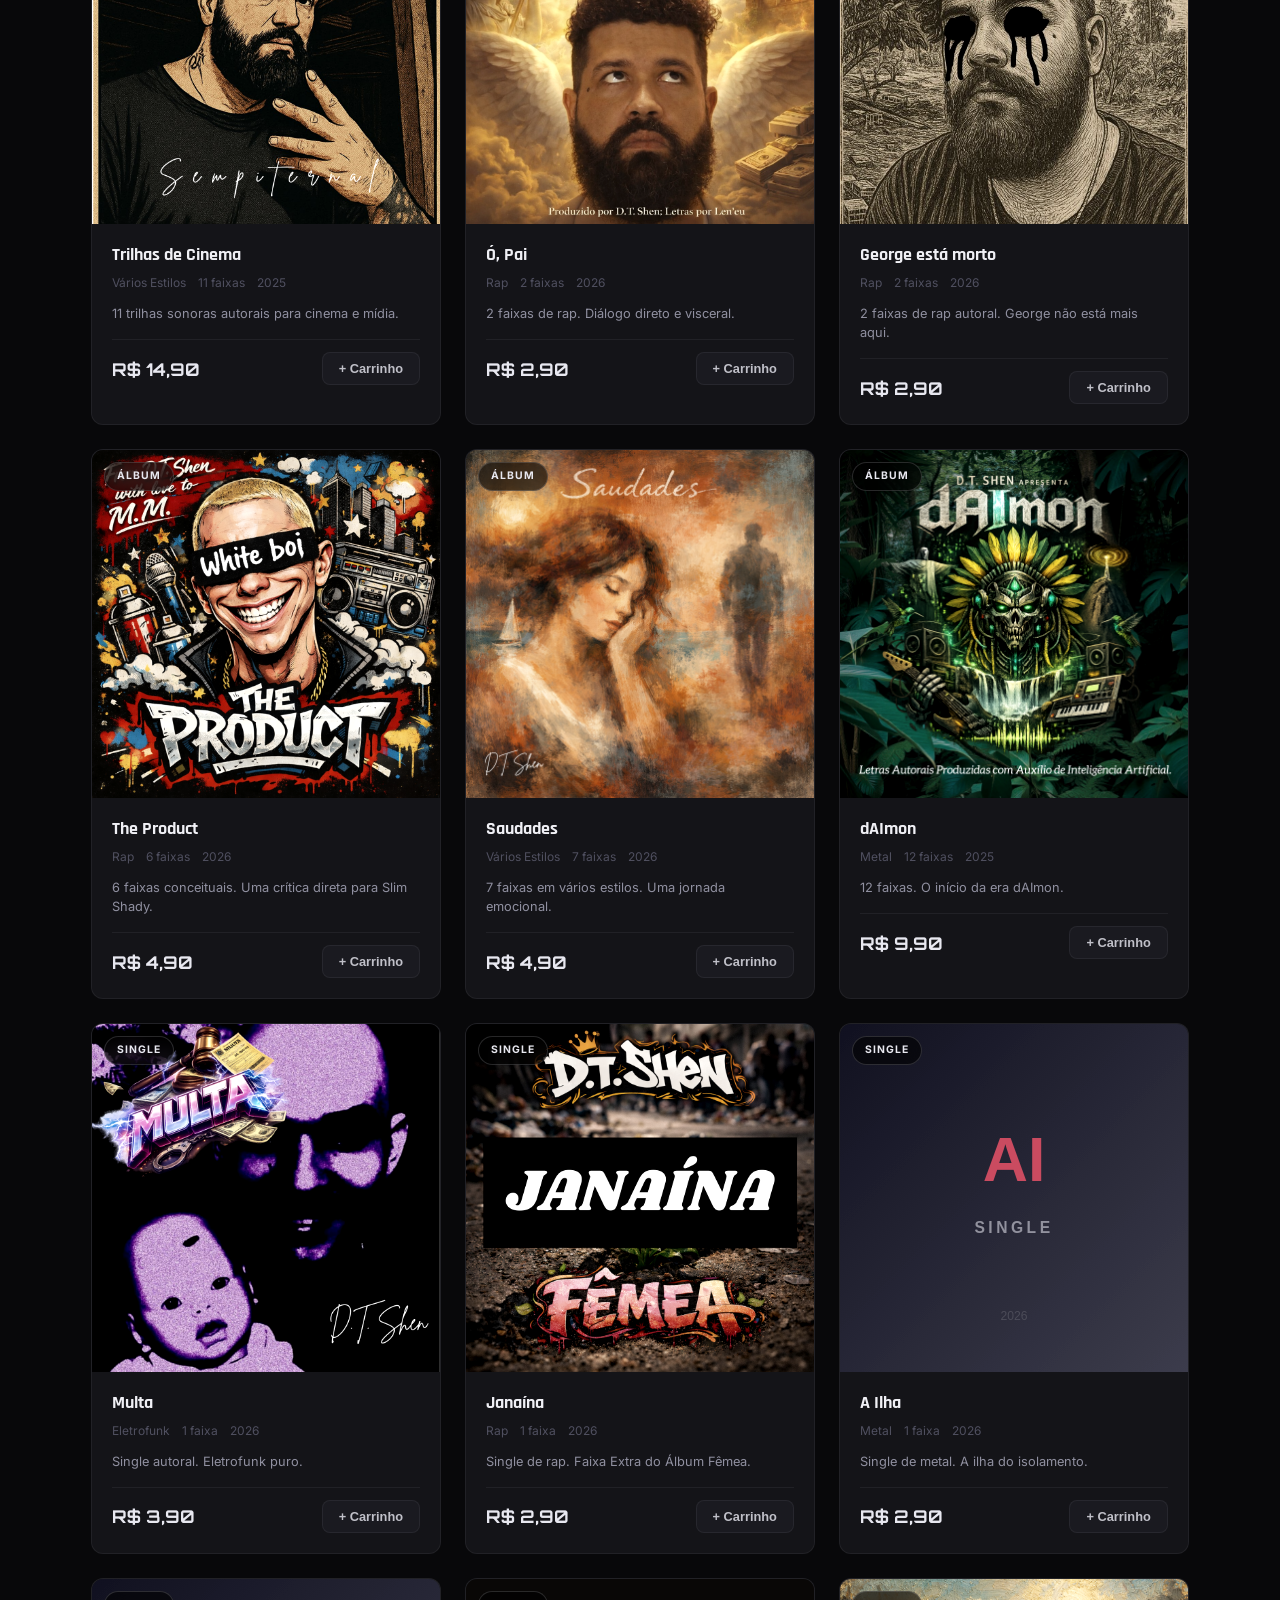
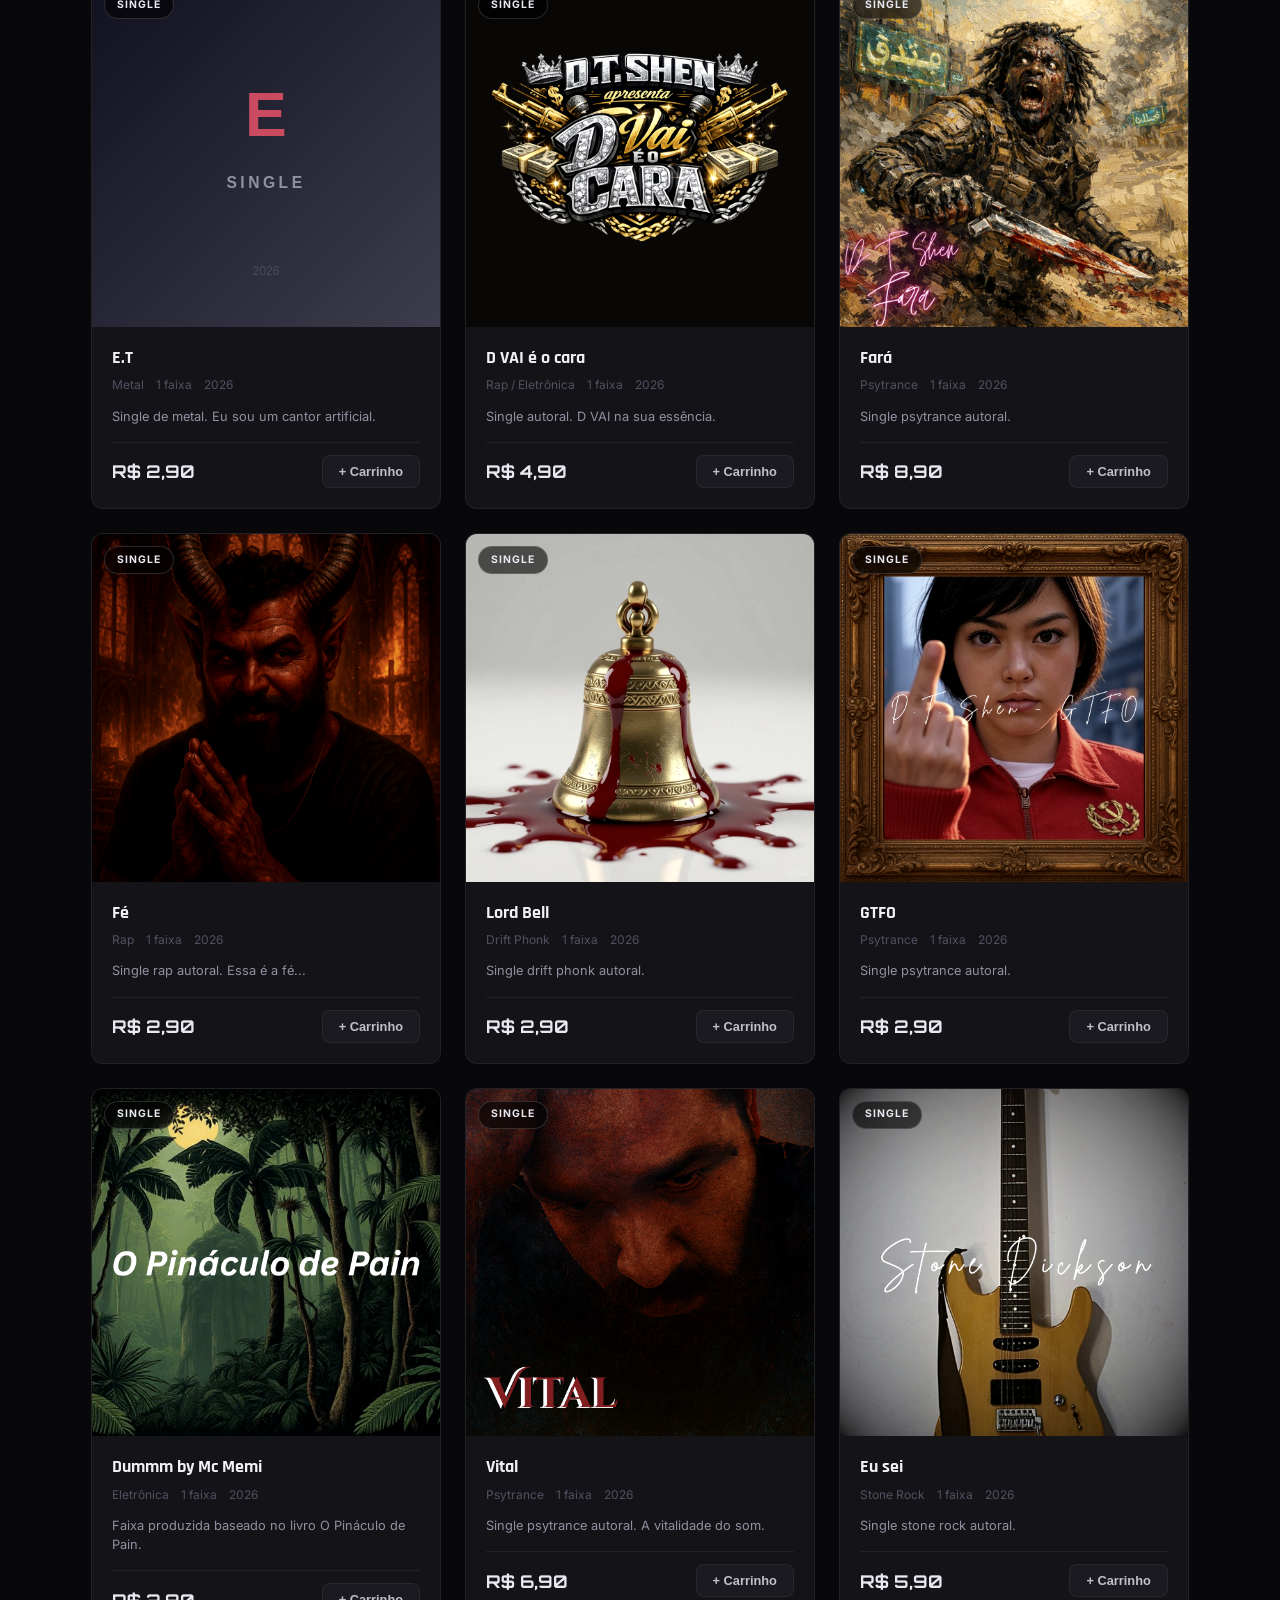
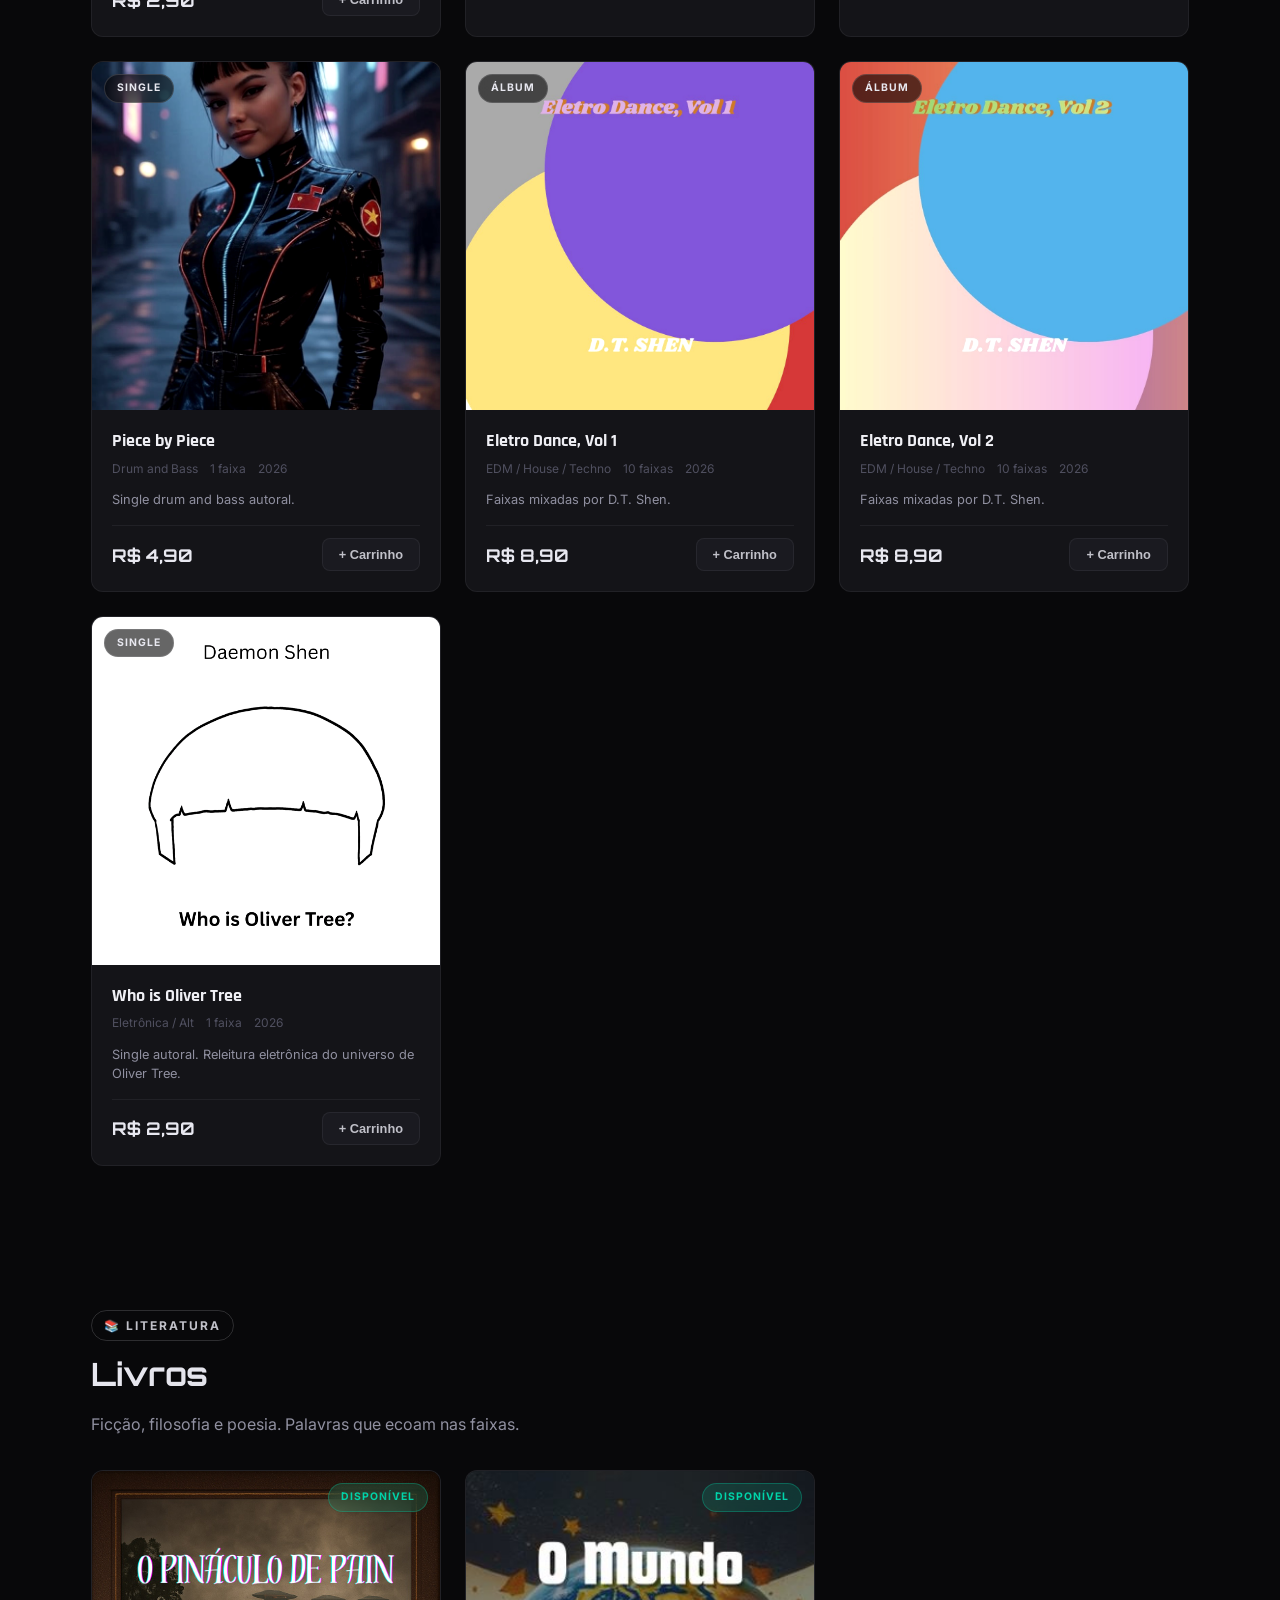
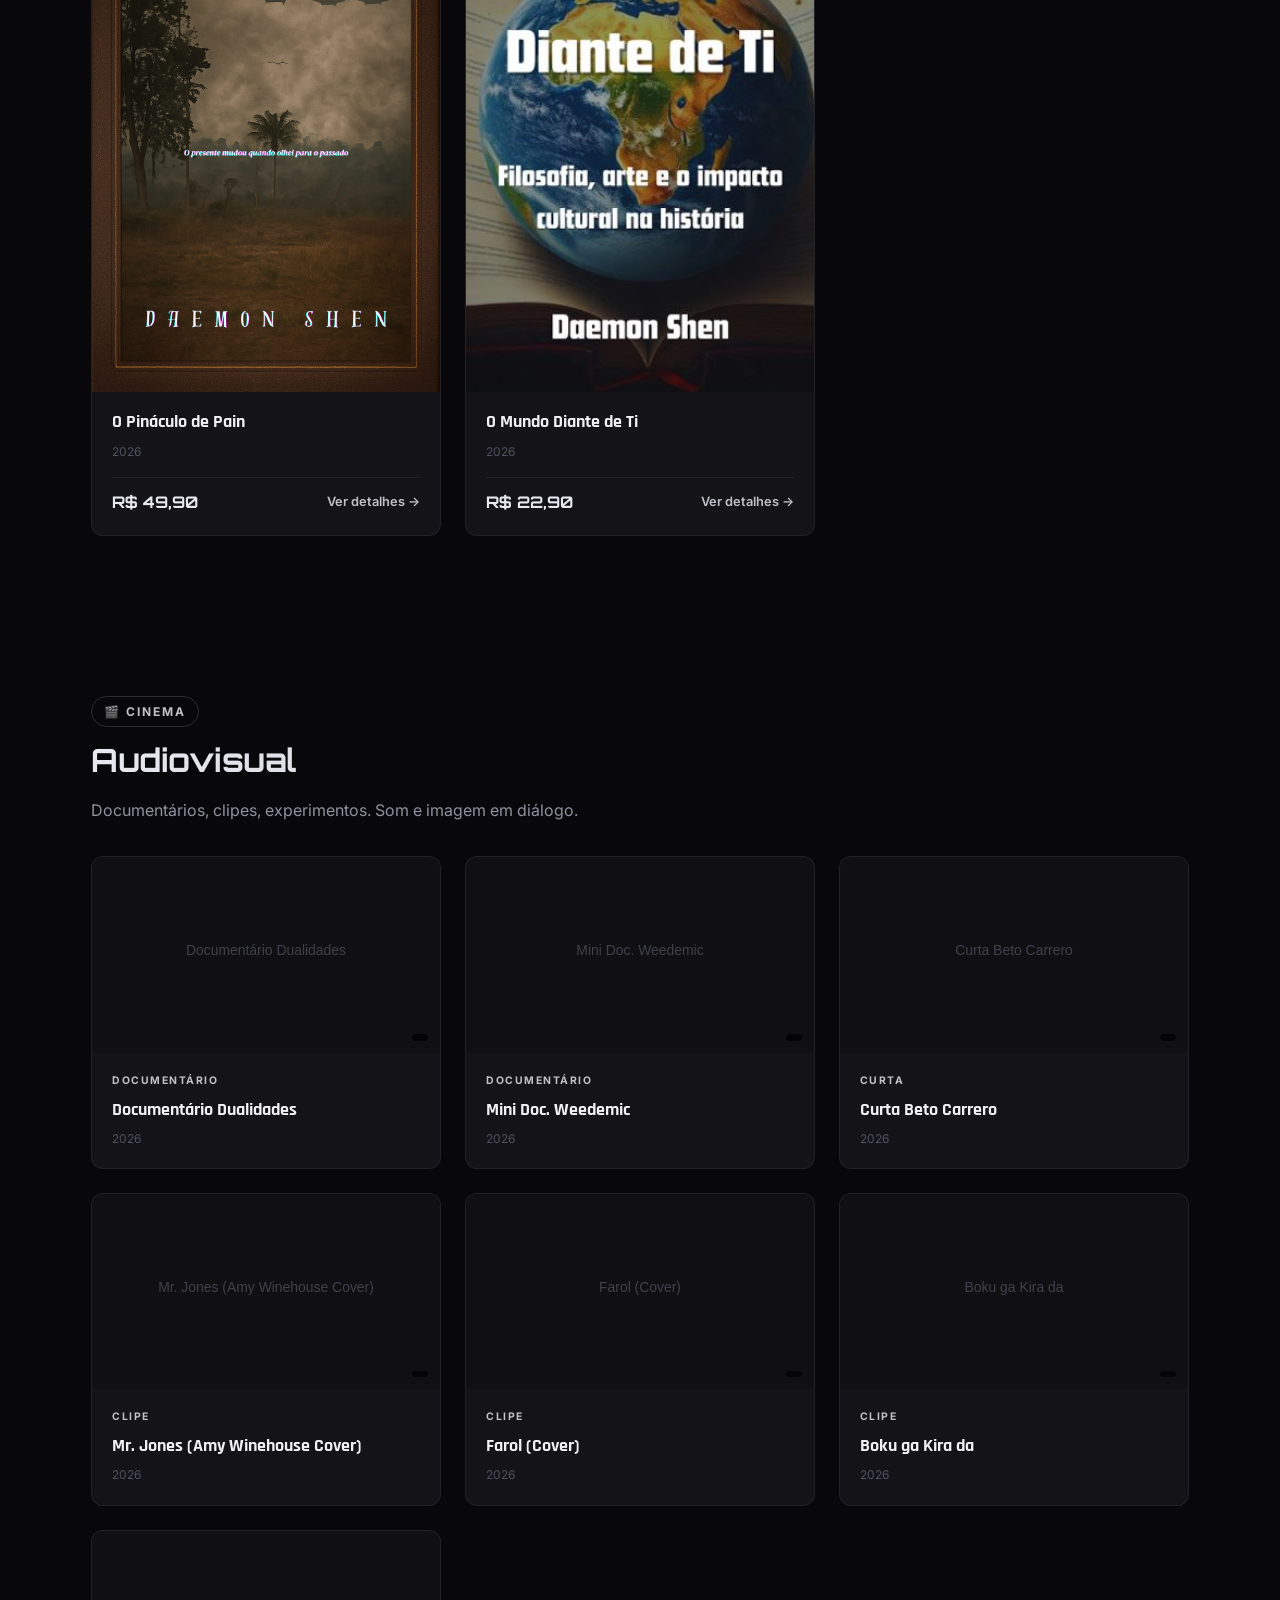
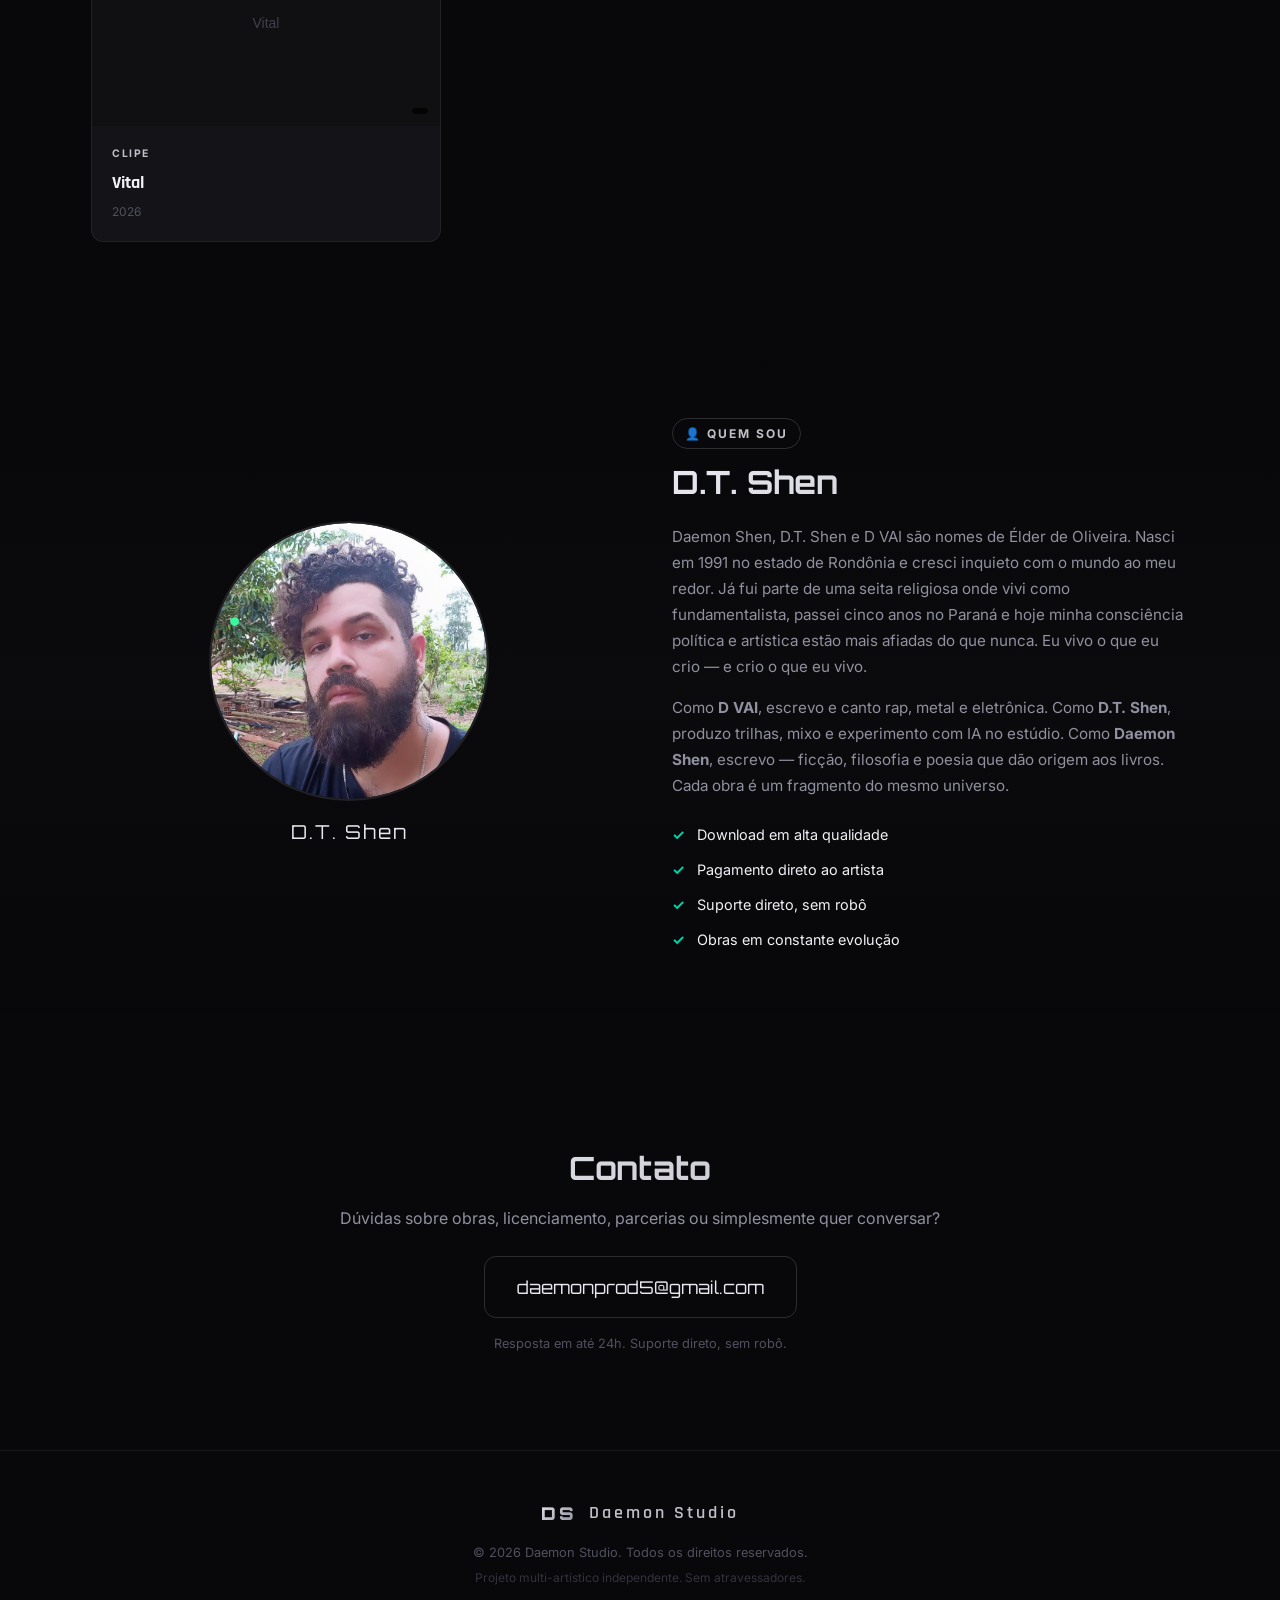
==== commit faad07e5: "feat: single Who is Oliver Tree (audio+capa), fix bio aliases, fix alinhamento scroll hero" ====
--- a/index.html
+++ b/index.html
@@ -219,7 +219,7 @@
                 <span class="section-tag">👤 Quem Sou</span>
                 <h2 class="section-title">D.T. Shen</h2>
                 <p class="about-bio">Daemon Shen, D.T. Shen e D VAI são nomes de Élder de Oliveira. Nasci em 1991 no estado de Rondônia e cresci inquieto com o mundo ao meu redor. Já fui parte de uma seita religiosa onde vivi como fundamentalista, passei cinco anos no Paraná e hoje minha consciência política e artística estão mais afiadas do que nunca. Eu vivo o que eu crio — e crio o que eu vivo.</p>
-                <p class="about-bio">Como <strong>D VAI</strong>, escrevo e canto rap, metal e eletrônica. Como <strong>D.T. Shen</strong>, produzo trilhas, experimento com IA e construo mundos em texto e imagem. Cada obra é um fragmento do mesmo universo.</p>
+                <p class="about-bio">Como <strong>D VAI</strong>, escrevo e canto rap, metal e eletrônica. Como <strong>D.T. Shen</strong>, produzo trilhas, mixo e experimento com IA no estúdio. Como <strong>Daemon Shen</strong>, escrevo — ficção, filosofia e poesia que dão origem aos livros. Cada obra é um fragmento do mesmo universo.</p>
                 <div class="about-features">
                     <div class="feat"><span class="feat-check">✓</span> Download em alta qualidade</div>
                     <div class="feat"><span class="feat-check">✓</span> Pagamento direto ao artista</div>
--- a/styles.css
+++ b/styles.css
@@ -181,18 +181,19 @@
 
 .hero-cta { display: flex; gap: 1rem; justify-content: center; flex-wrap: wrap; }
 .hero-scroll {
-    position: absolute; bottom: 2rem; left: 50%; transform: translateX(-50%); z-index: 2;
+    position: absolute; bottom: 1rem; left: 50%; transform: translateX(-50%); z-index: 2; pointer-events: none;
 }
 .scroll-indicator {
-    display: flex; flex-direction: column; align-items: center; gap: 0.5rem;
-    color: var(--text-muted); font-size: 0.65rem;
+    display: flex; flex-direction: column; align-items: center; gap: 0.35rem;
+    color: var(--text-muted); font-size: 0.6rem;
     letter-spacing: 2px; text-transform: uppercase;
 }
 .scroll-line {
-    width: 1px; height: 40px;
+    width: 1px; height: 28px;
     background: linear-gradient(to bottom, var(--chrome), transparent);
     animation: scrollLine 2s ease-in-out infinite;
 }
+@media (max-width: 900px) { .hero-scroll { display: none; } }
 @keyframes scrollLine { 0%, 100% { transform: scaleY(1); opacity: 1; } 50% { transform: scaleY(0.5); opacity: 0.5; } }
 
 /* ============================================
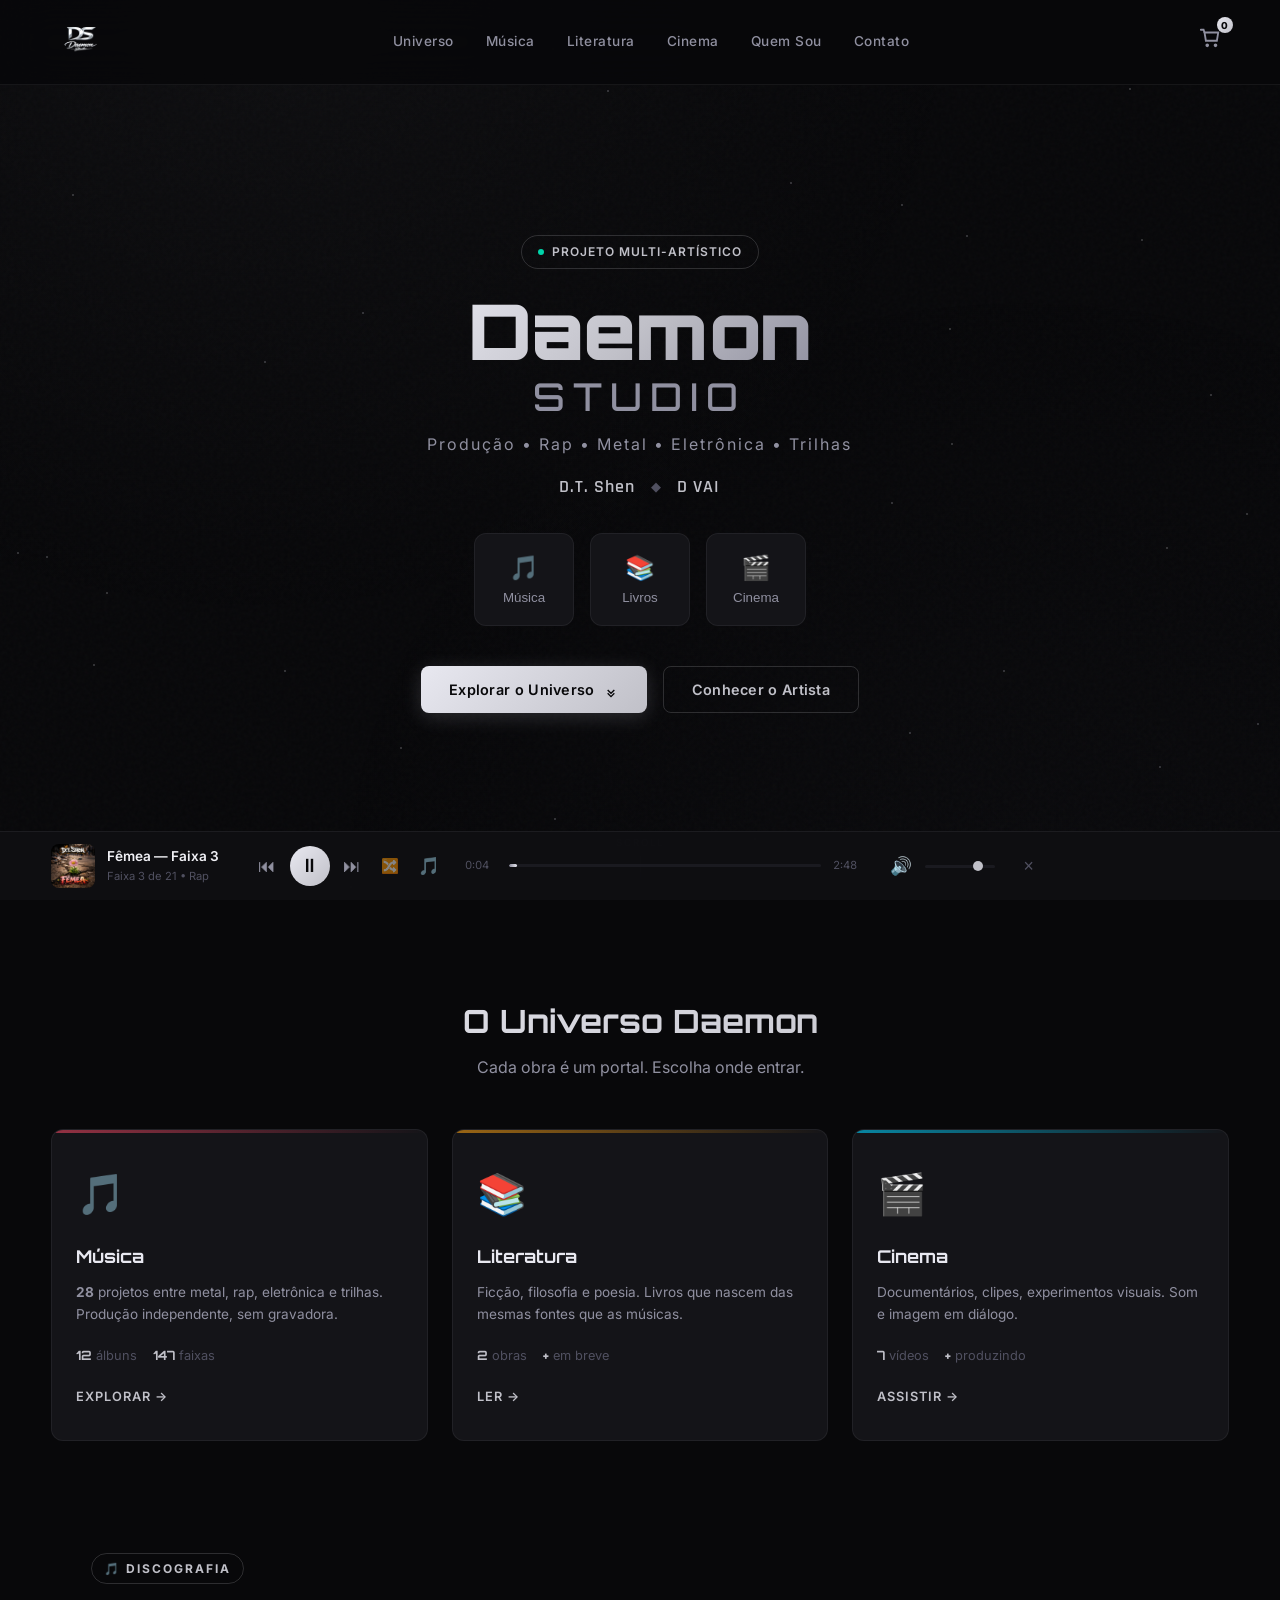
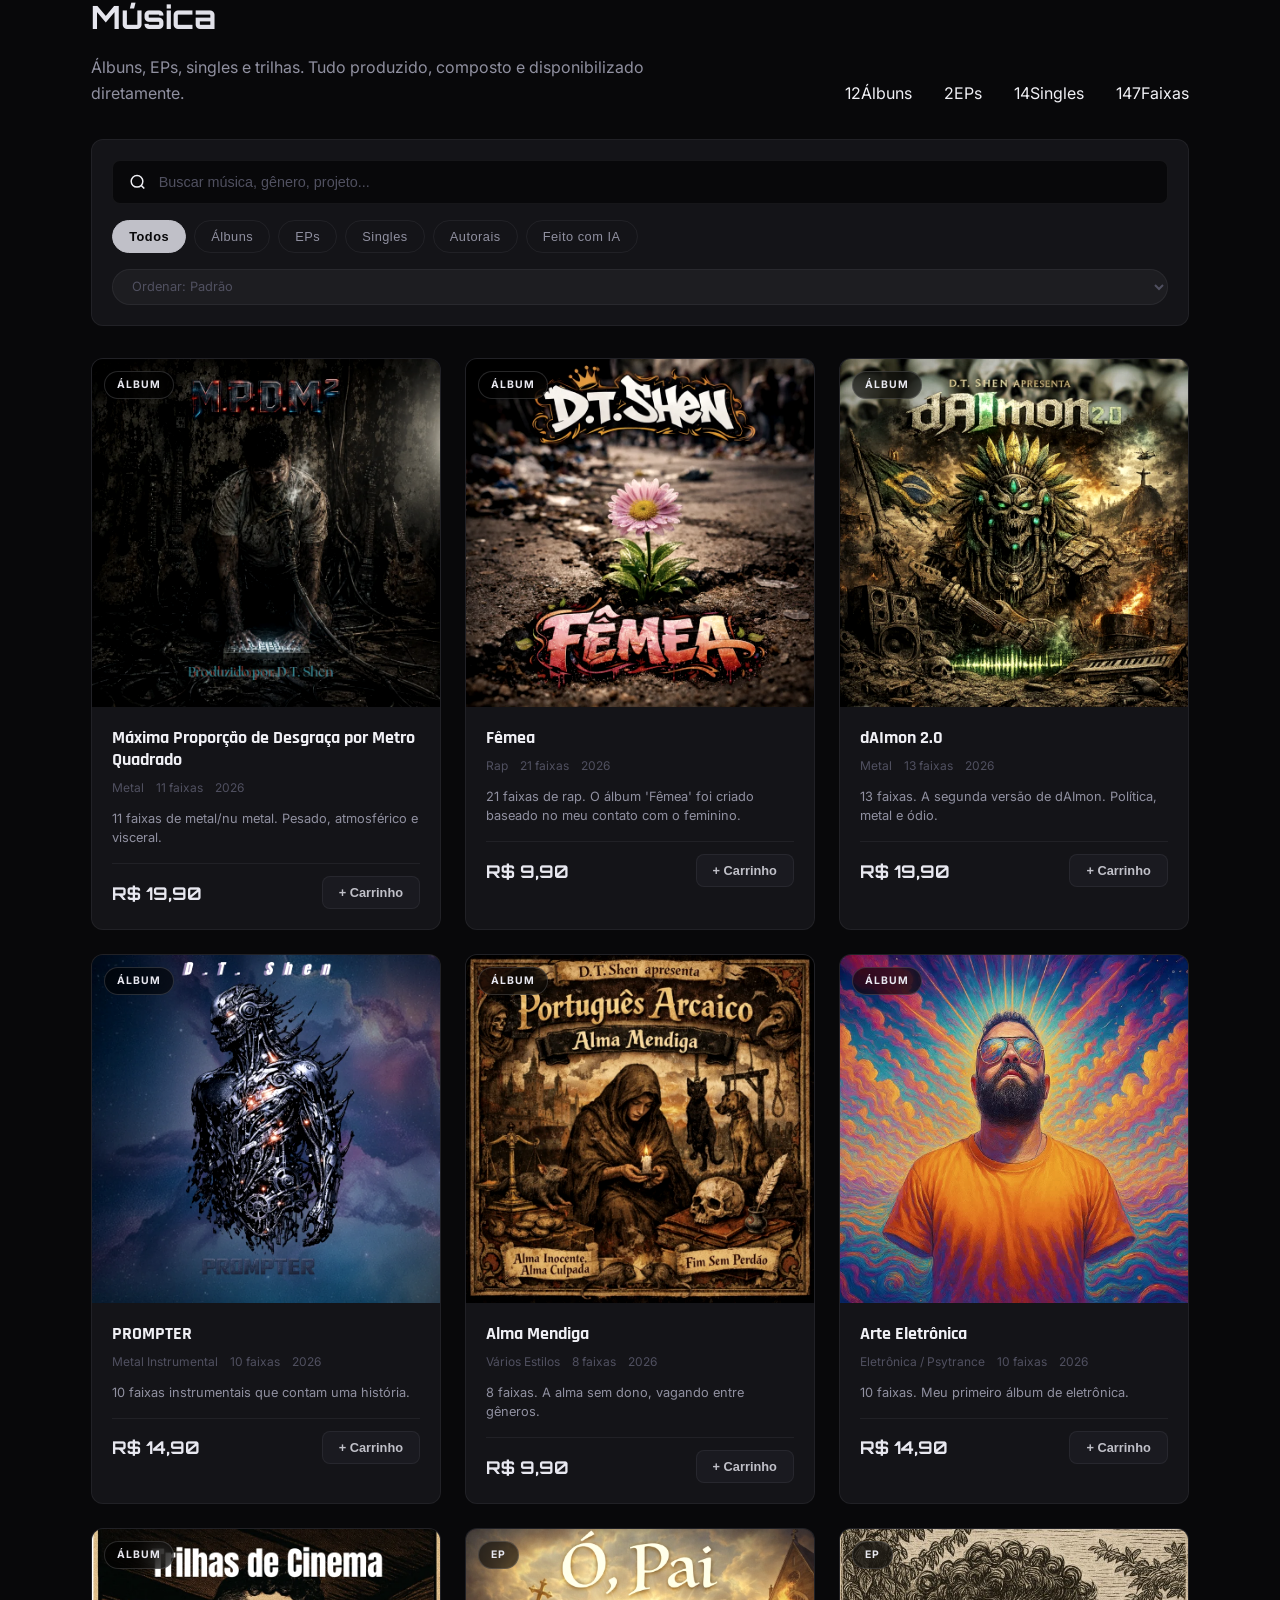
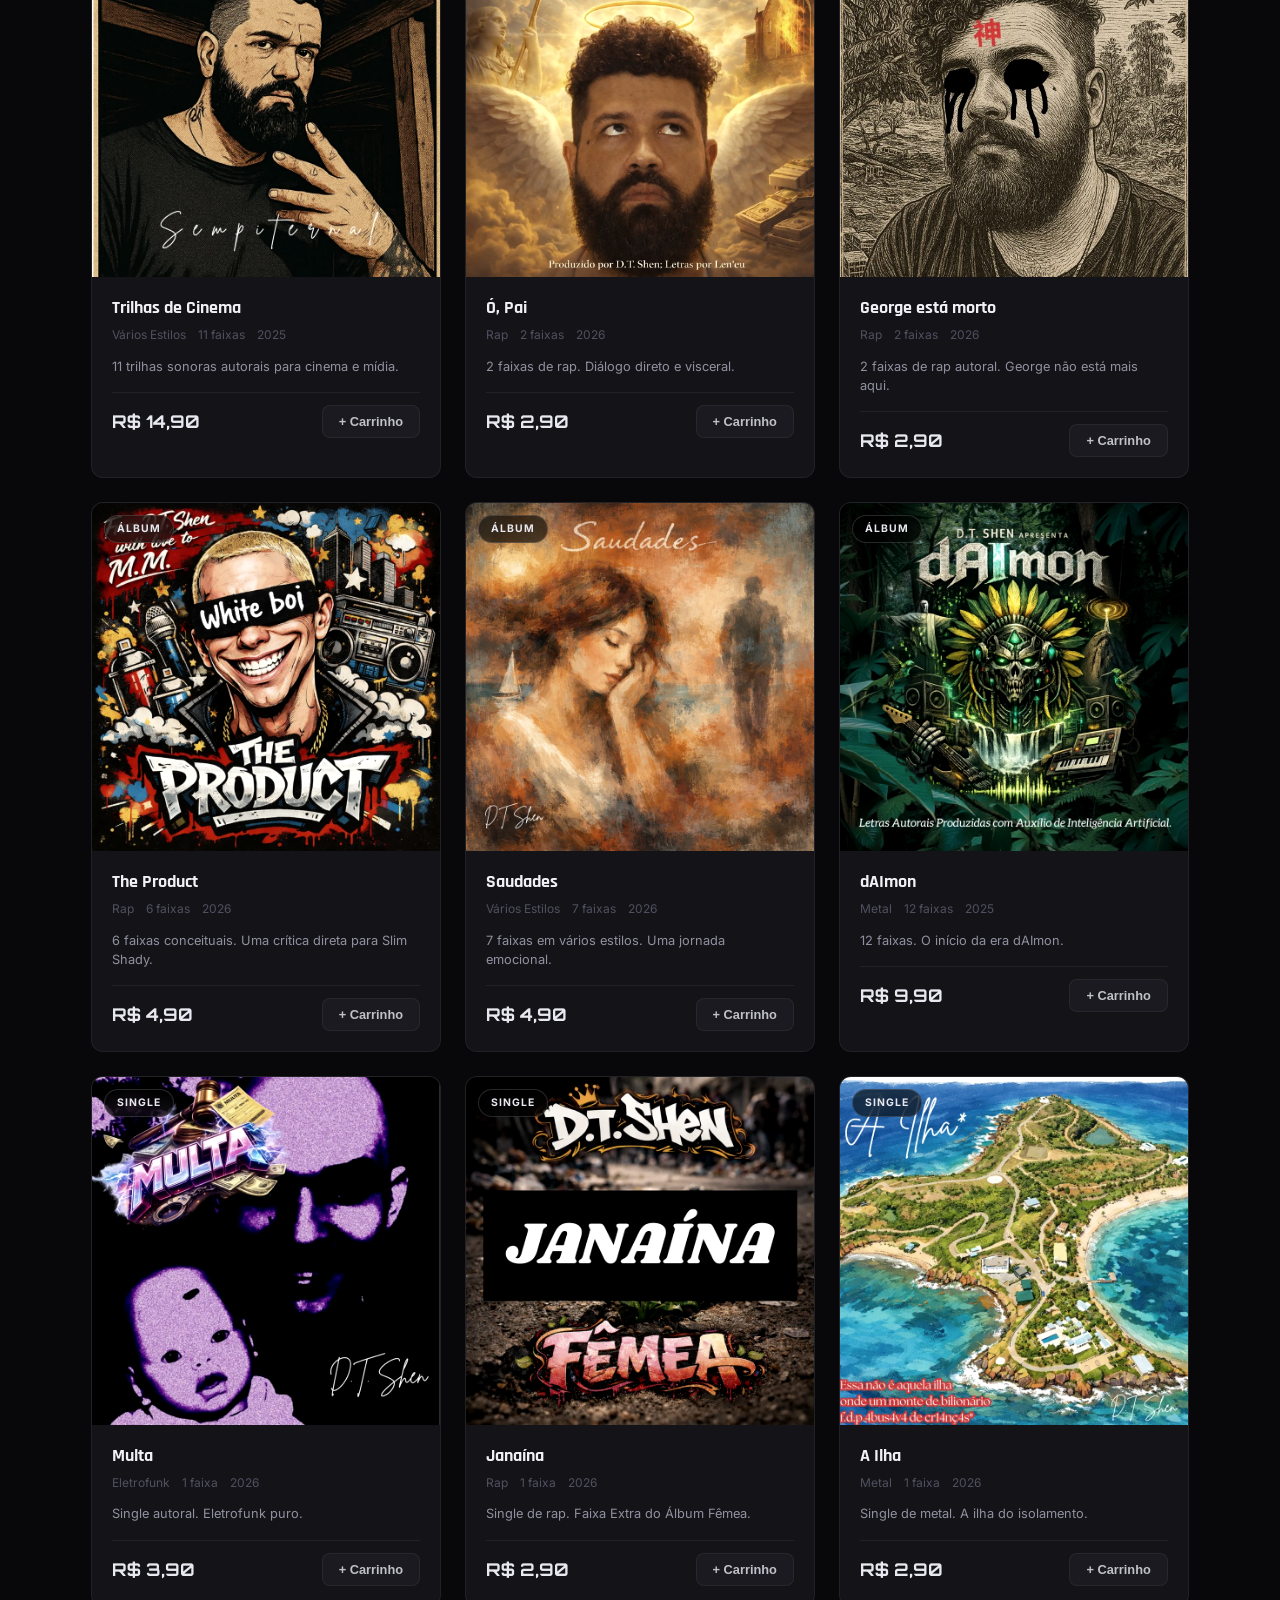
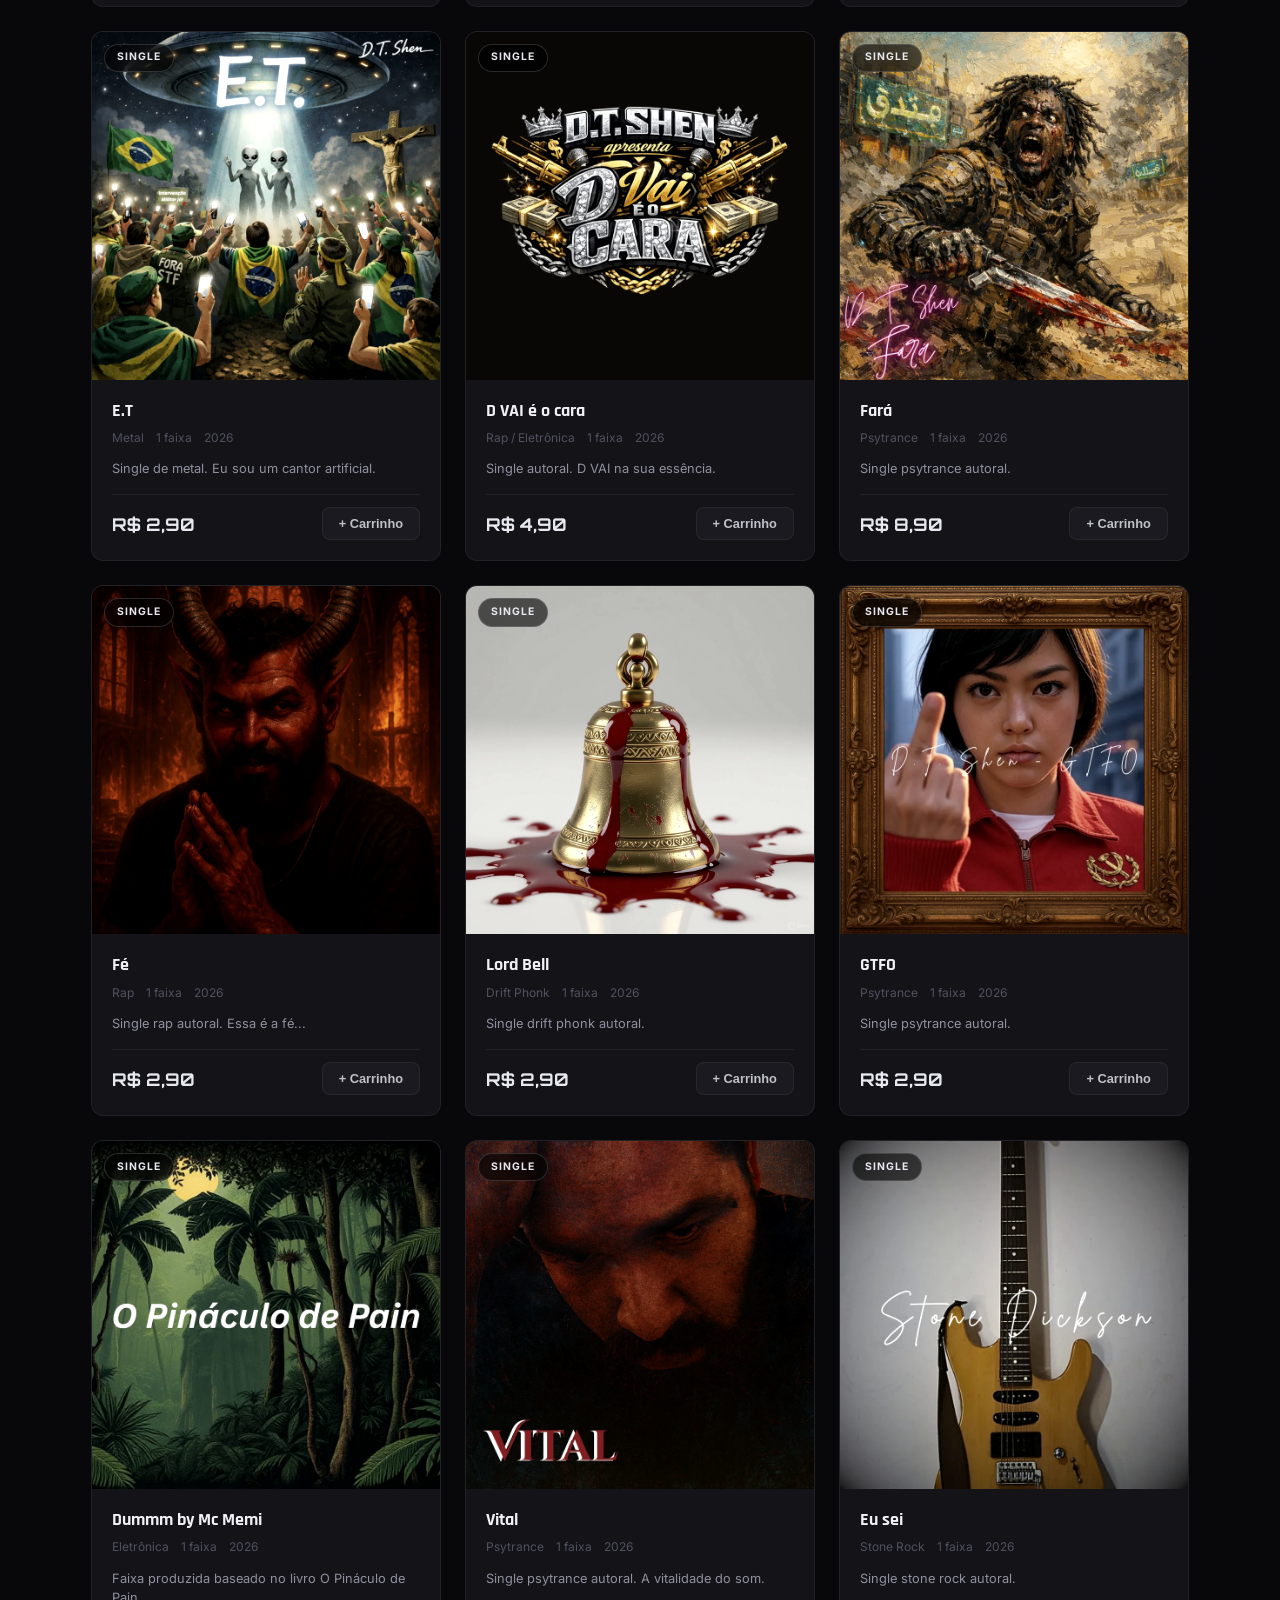
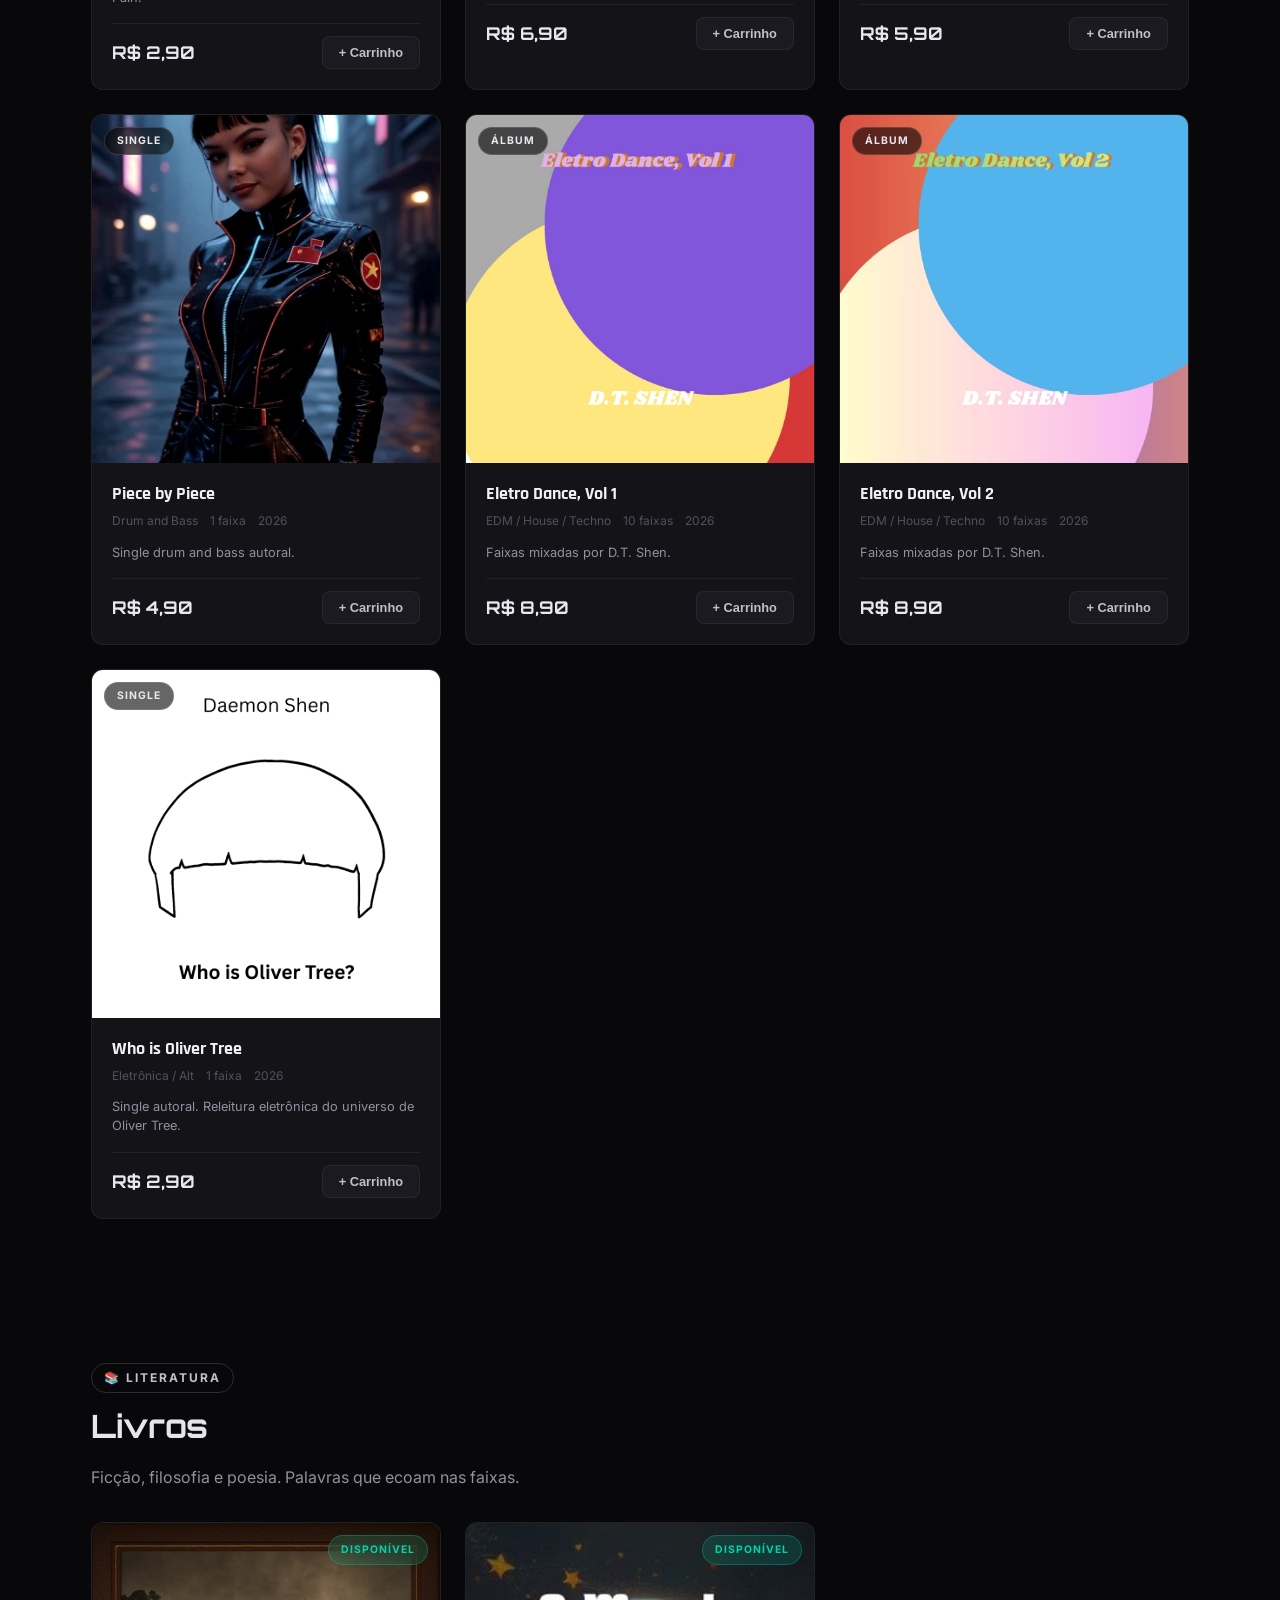
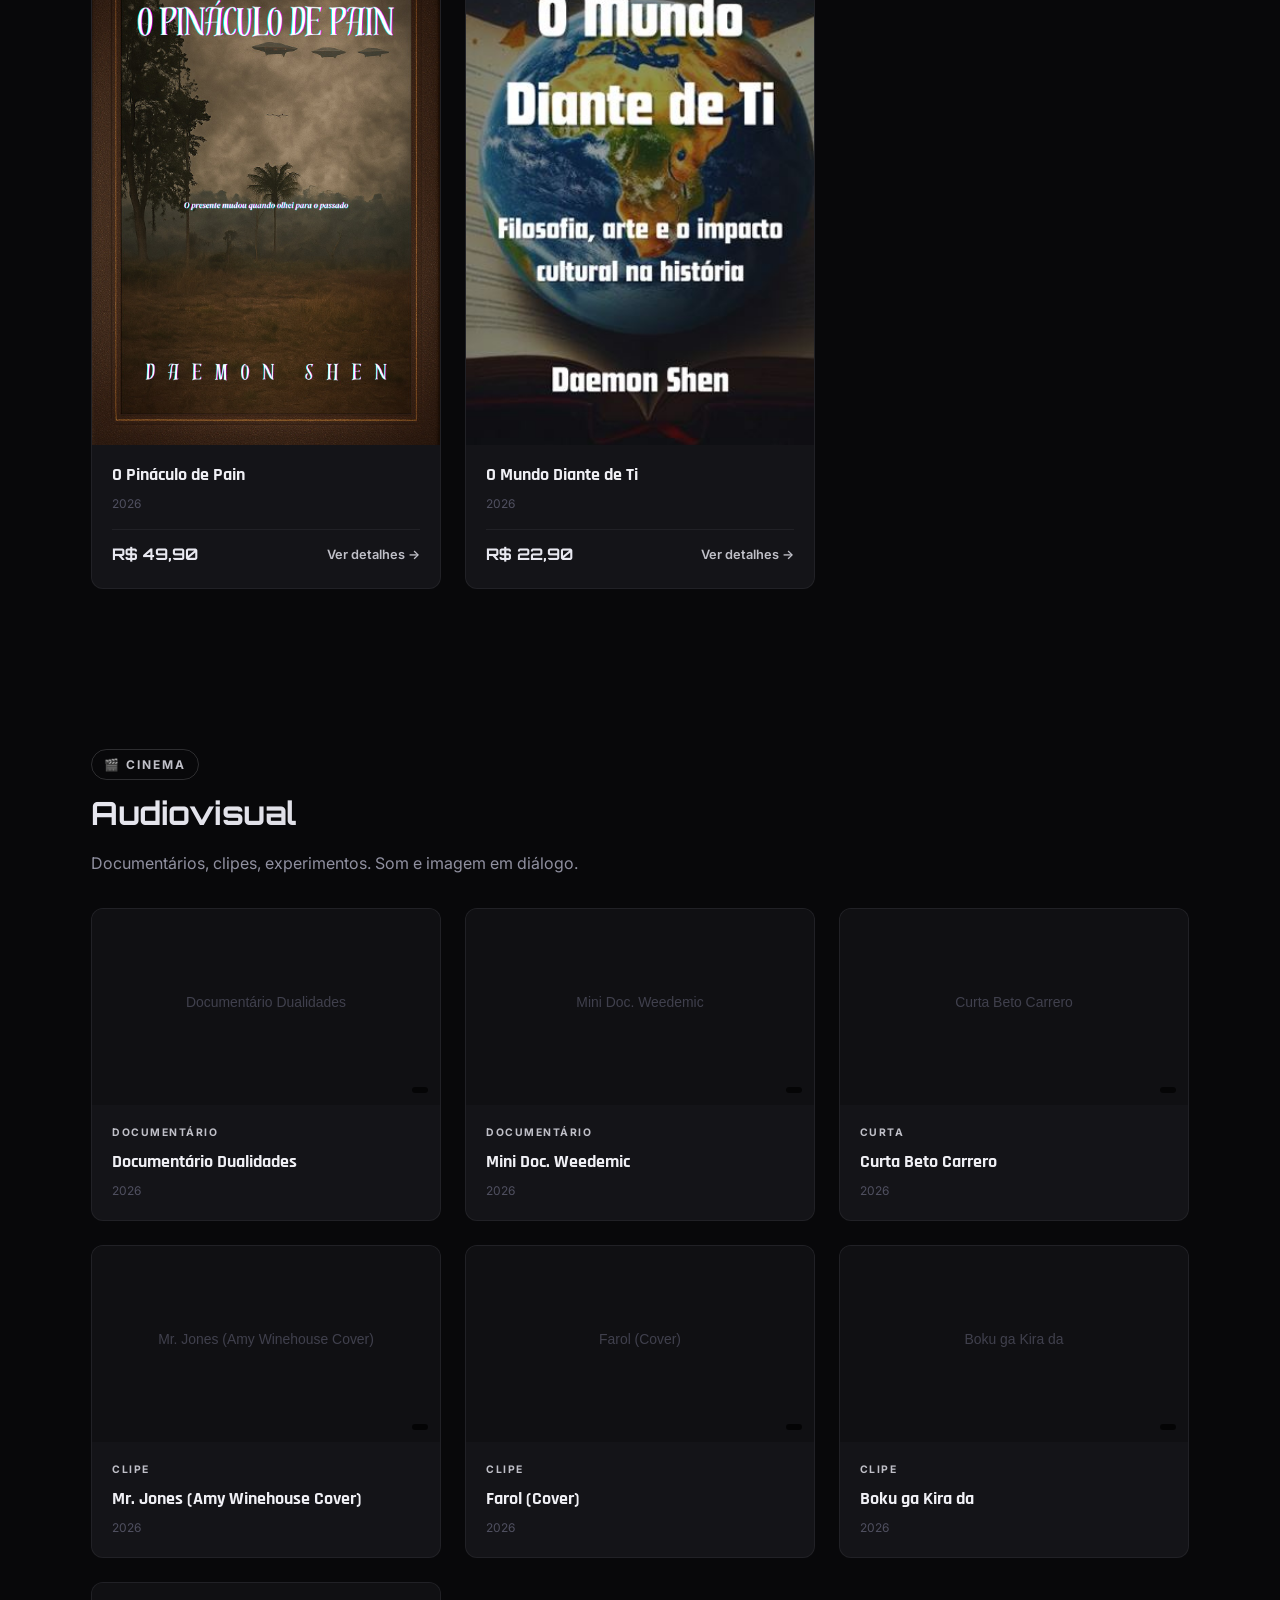
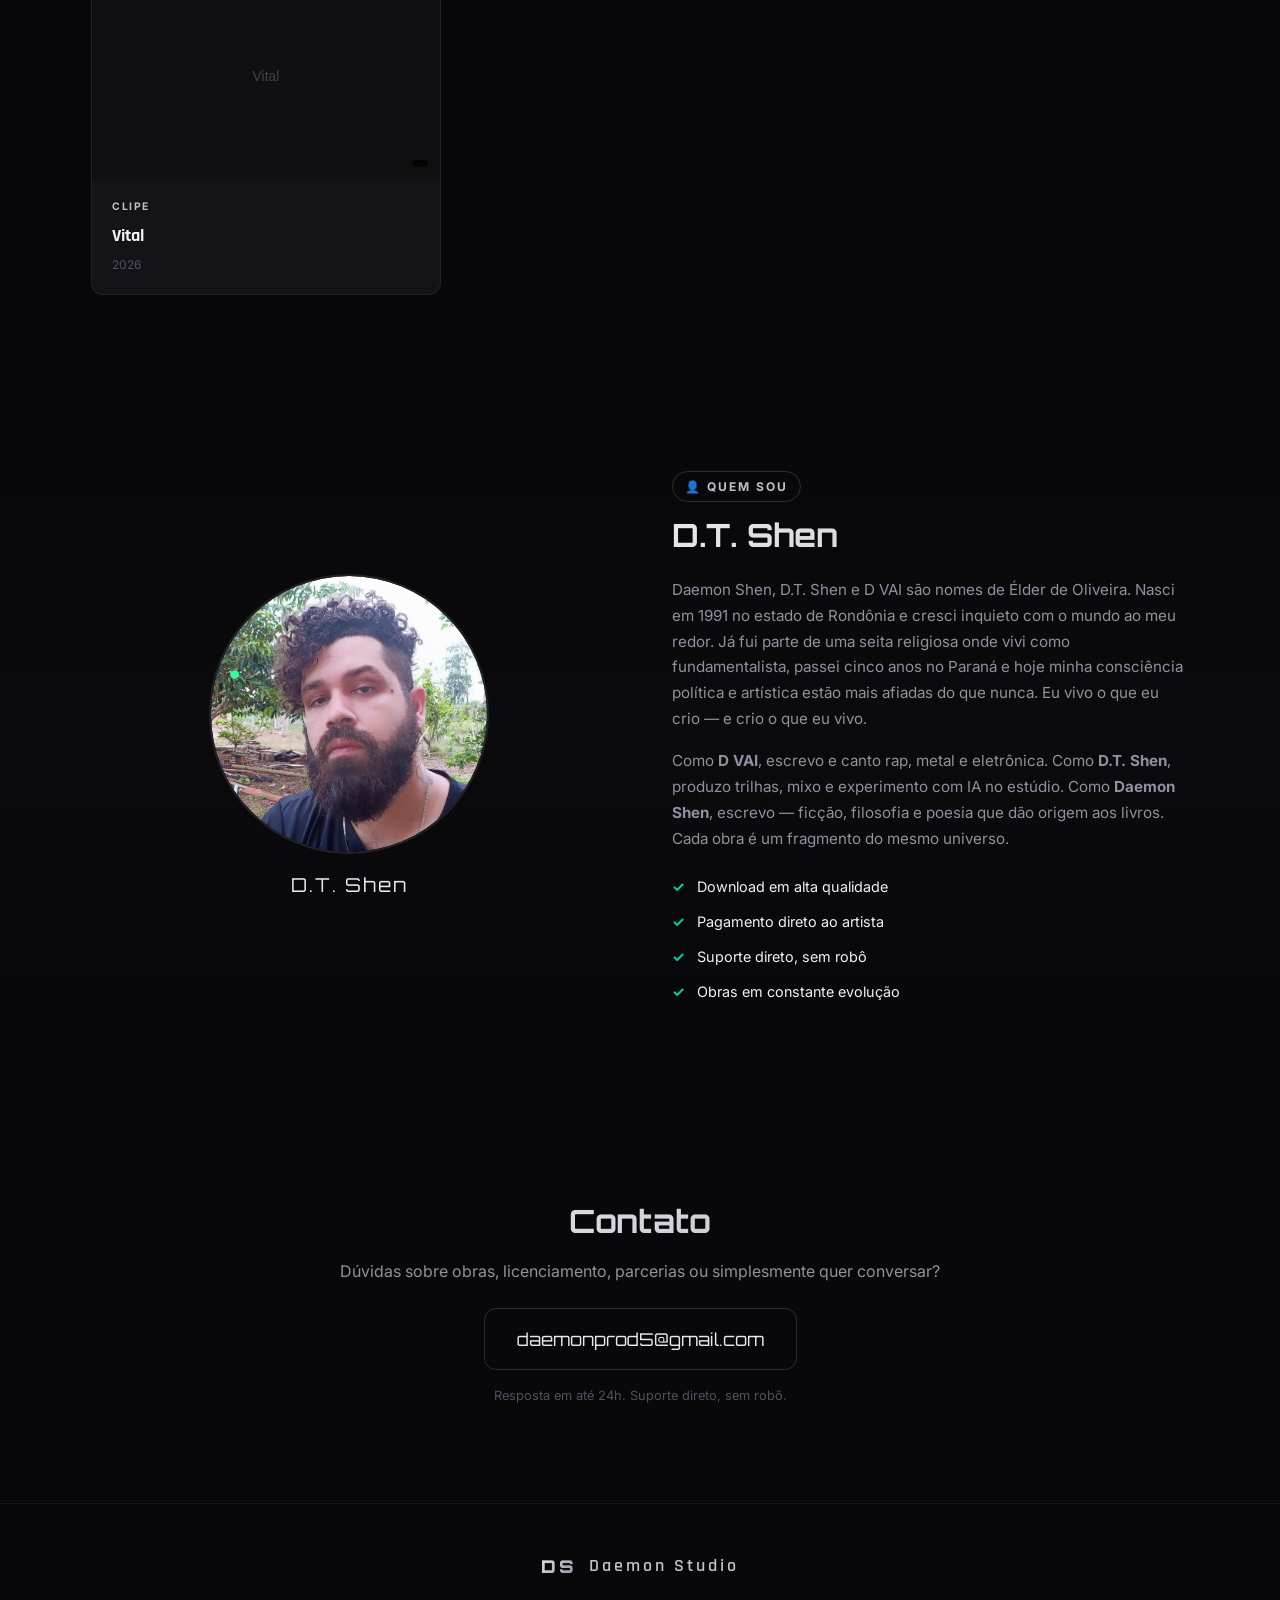
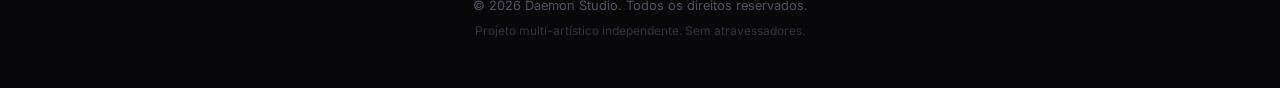
==== commit a1625c57: "feat: fila do player + barra de espaço, ordenação do catalogo, capas/logo em webp, stat projetos din" ====
--- a/index.html
+++ b/index.html
@@ -18,8 +18,8 @@
     <meta name="twitter:title" content="Daemon Studio | Projeto Multi-Artístico">
     <meta name="twitter:description" content="Música, literatura, cinema e arte digital. O universo de D.T. Shen.">
     <meta name="twitter:image" content="https://daemonstore.vercel.app/assets/logo.png">
-    <link rel="icon" type="image/png" href="assets/logo.png">
-    <link rel="apple-touch-icon" href="assets/logo.png">
+    <link rel="icon" type="image/webp" href="assets/logo.webp">
+    <link rel="apple-touch-icon" href="assets/logo.webp">
     <link rel="preconnect" href="https://fonts.googleapis.com">
     <link href="https://fonts.googleapis.com/css2?family=Inter:wght@300;400;500;600;700;800&family=Orbitron:wght@500;700;900&family=Rajdhani:wght@500;600;700&family=Cinzel:wght@400;600;700&display=swap" rel="stylesheet">
     <link rel="stylesheet" href="styles.css">
@@ -32,7 +32,7 @@
     <!-- Navbar -->
     <nav class="navbar" id="navbar">
         <div class="nav-brand">
-            <img src="assets/logo.png" alt="Daemon Studio" class="nav-logo" id="nav-logo" onerror="this.style.display='none'; document.getElementById('nav-text-logo').style.display='flex'">
+            <img src="assets/logo.webp" alt="Daemon Studio" class="nav-logo" id="nav-logo" onerror="this.style.display='none'; document.getElementById('nav-text-logo').style.display='flex'">
             <div class="nav-text-logo" id="nav-text-logo" style="display:none">
                 <span class="nav-logo-ds">DS</span>
                 <span class="nav-logo-name">Daemon Studio</span>
@@ -109,7 +109,7 @@
                     <div class="universe-card-bg" style="--accent:#e94560"></div>
                     <div class="universe-card-icon">🎵</div>
                     <h3>Música</h3>
-                    <p>25+ projetos entre metal, rap, eletrônica e trilhas. Produção independente, sem gravadora.</p>
+                    <p><strong id="stat-projects">28</strong> projetos entre metal, rap, eletrônica e trilhas. Produção independente, sem gravadora.</p>
                     <div class="universe-card-stats">
                         <span><strong id="stat-albums">0</strong> álbuns</span>
                         <span><strong id="stat-tracks">0</strong> faixas</span>
@@ -170,6 +170,14 @@
                 <button class="pill" data-filter="autoral" onclick="app.setTag('autoral')">Autorais</button>
                 <button class="pill" data-filter="ia" onclick="app.setTag('ia')">Feito com IA</button>
             </div>
+            <select class="sort-select" id="sort-select" onchange="app.setSort(this.value)" aria-label="Ordenar catálogo">
+                <option value="default">Ordenar: Padrão</option>
+                <option value="year-desc">Mais recentes</option>
+                <option value="year-asc">Mais antigos</option>
+                <option value="price-asc">Menor preço</option>
+                <option value="price-desc">Maior preço</option>
+                <option value="title">Título (A–Z)</option>
+            </select>
         </div>
         <div class="catalog-grid" id="catalog-grid"></div>
         <div class="empty-state" id="empty-state" style="display:none">
@@ -511,6 +519,7 @@
             <button class="player-btn play-btn" id="play-btn" onclick="app.togglePlay()">▶</button>
             <button class="player-btn" onclick="app.next()">⏭</button>
             <button class="player-btn shuffle-btn" id="shuffle-btn" onclick="app.toggleShuffle()" title="Shuffle">🔀</button>
+            <button class="player-btn" id="queue-btn" onclick="app.toggleQueue()" title="Fila de reprodução">🎵</button>
         </div>
         <div class="player-progress-wrap">
             <span id="time-current">0:00</span>
@@ -524,6 +533,10 @@
             <input type="range" min="0" max="100" value="80" id="vol-slider" oninput="app.setVolume(this.value)">
         </div>
         <button class="player-close" onclick="app.closePlayer()">×</button>
+        <div class="queue-panel" id="queue-panel" style="display:none">
+            <div class="queue-header">Fila de reprodução <button onclick="app.toggleQueue()" class="queue-close">×</button></div>
+            <div class="queue-list" id="queue-list"></div>
+        </div>
     </div>
 
     <!-- Toast -->
--- a/styles.css
+++ b/styles.css
@@ -923,3 +923,62 @@
 ::-webkit-scrollbar-thumb { background: var(--bg-hover); border-radius: 100px; }
 ::-webkit-scrollbar-thumb:hover { background: var(--text-muted); }
 ::selection { background: var(--chrome-dark); color: var(--bg); }
+
+/* ===== SORT SELECT ===== */
+.sort-select {
+    background: rgba(255,255,255,0.04);
+    border: 1px solid var(--border);
+    color: var(--text-muted);
+    padding: 0.55rem 0.9rem;
+    border-radius: 999px;
+    font-size: 0.8rem;
+    font-family: inherit;
+    cursor: pointer;
+    outline: none;
+    transition: border-color 0.2s, color 0.2s;
+}
+.sort-select:hover, .sort-select:focus { border-color: var(--chrome); color: var(--text); }
+.sort-select option { background: #111; color: #eee; }
+
+/* ===== QUEUE PANEL ===== */
+.queue-panel {
+    position: absolute;
+    bottom: 100%;
+    right: 0;
+    margin-bottom: 0.75rem;
+    width: min(360px, 90vw);
+    max-height: 45vh;
+    background: rgba(12,12,16,0.97);
+    border: 1px solid var(--border);
+    border-radius: 14px;
+    backdrop-filter: blur(14px);
+    box-shadow: 0 -10px 40px rgba(0,0,0,0.6);
+    overflow: hidden;
+    display: flex;
+    flex-direction: column;
+}
+.queue-header {
+    display: flex; justify-content: space-between; align-items: center;
+    padding: 0.8rem 1rem;
+    font-size: 0.75rem; letter-spacing: 2px; text-transform: uppercase;
+    color: var(--text-muted);
+    border-bottom: 1px solid var(--border);
+}
+.queue-close { background: none; border: none; color: var(--text-muted); font-size: 1.2rem; cursor: pointer; line-height: 1; }
+.queue-close:hover { color: var(--text); }
+.queue-list { overflow-y: auto; padding: 0.35rem; }
+.queue-empty { padding: 1.5rem; text-align: center; color: var(--text-muted); font-size: 0.85rem; }
+.queue-track {
+    display: flex; align-items: center; gap: 0.6rem;
+    padding: 0.5rem 0.65rem; border-radius: 8px; cursor: pointer;
+    font-size: 0.85rem; color: var(--text-muted);
+    transition: background 0.15s, color 0.15s;
+}
+.queue-track:hover { background: rgba(255,255,255,0.06); color: var(--text); }
+.queue-track.playing { color: var(--text); background: rgba(233,69,96,0.12); }
+.queue-track .track-title { flex: 1; white-space: nowrap; overflow: hidden; text-overflow: ellipsis; }
+.queue-track .track-status { font-size: 0.75rem; opacity: 0.8; }
+
+@media (max-width: 700px) {
+    .queue-panel { right: 50%; transform: translateX(50%); width: 92vw; }
+}
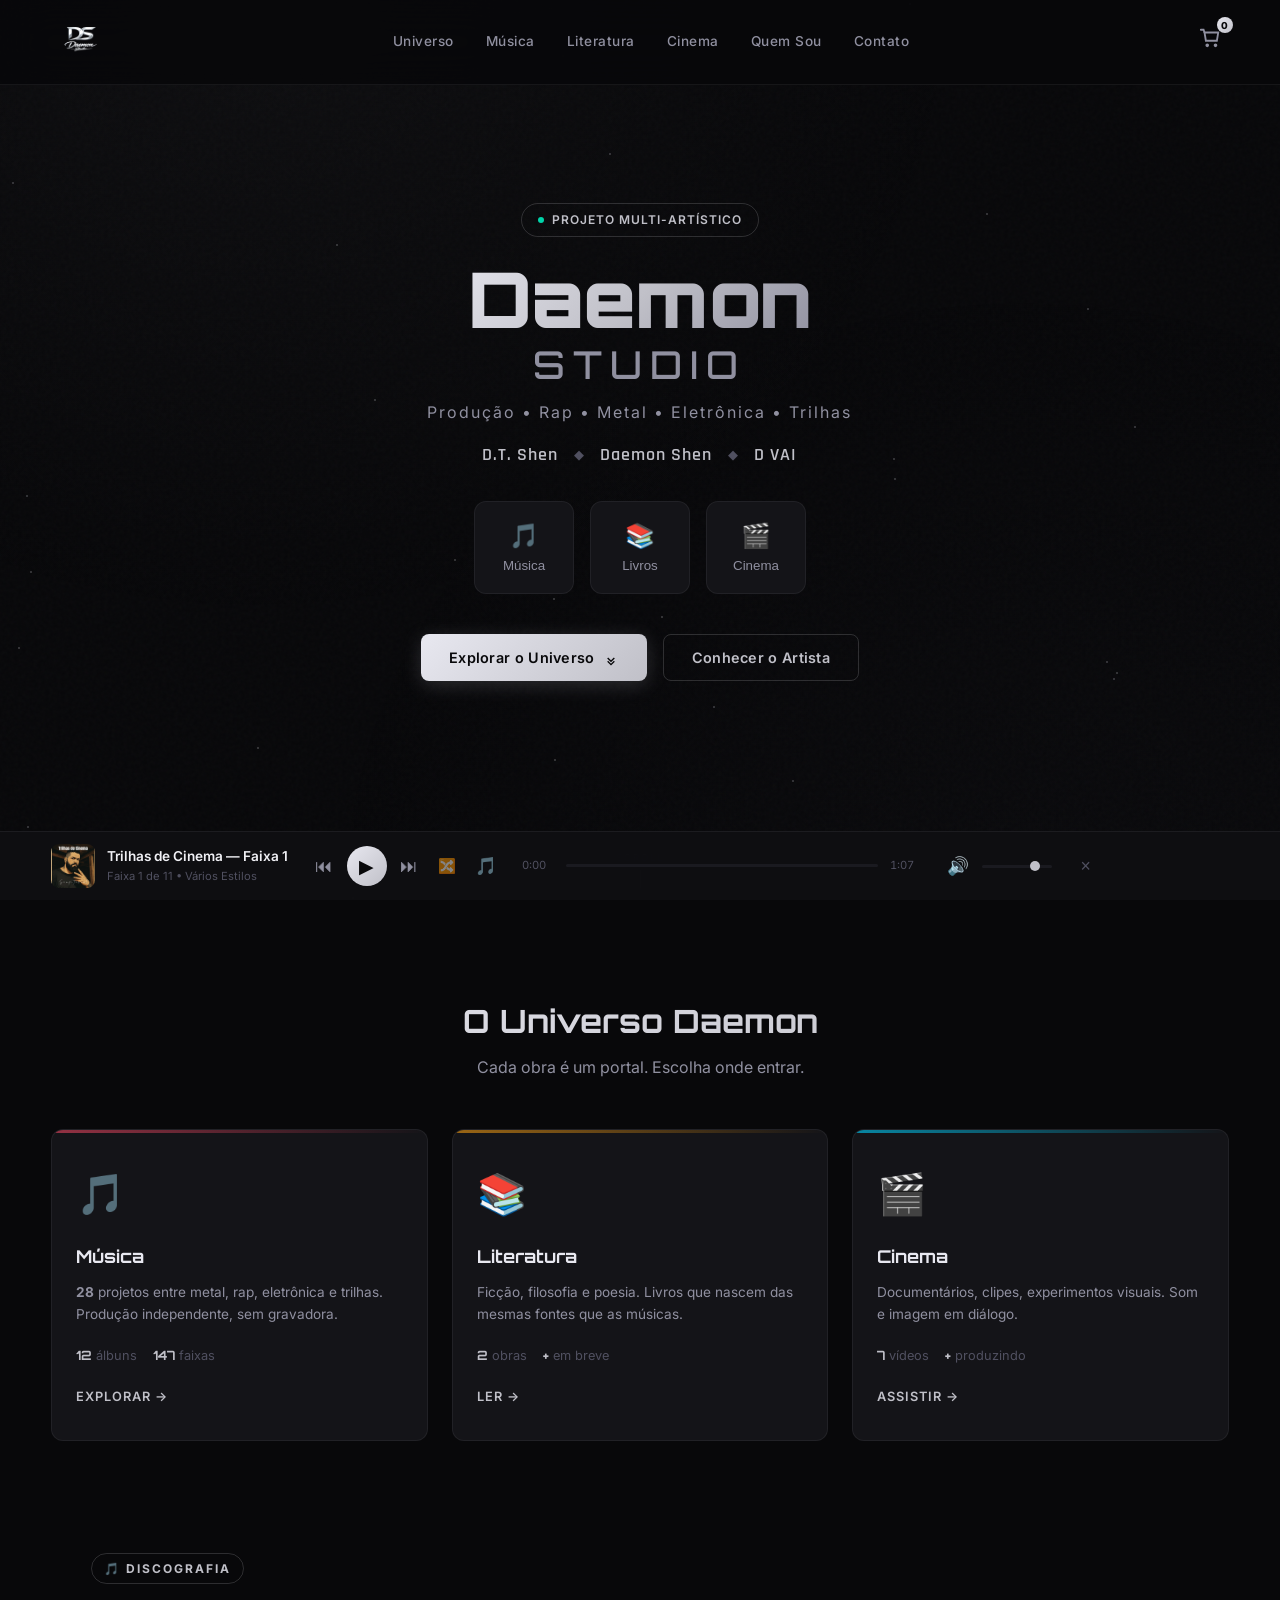
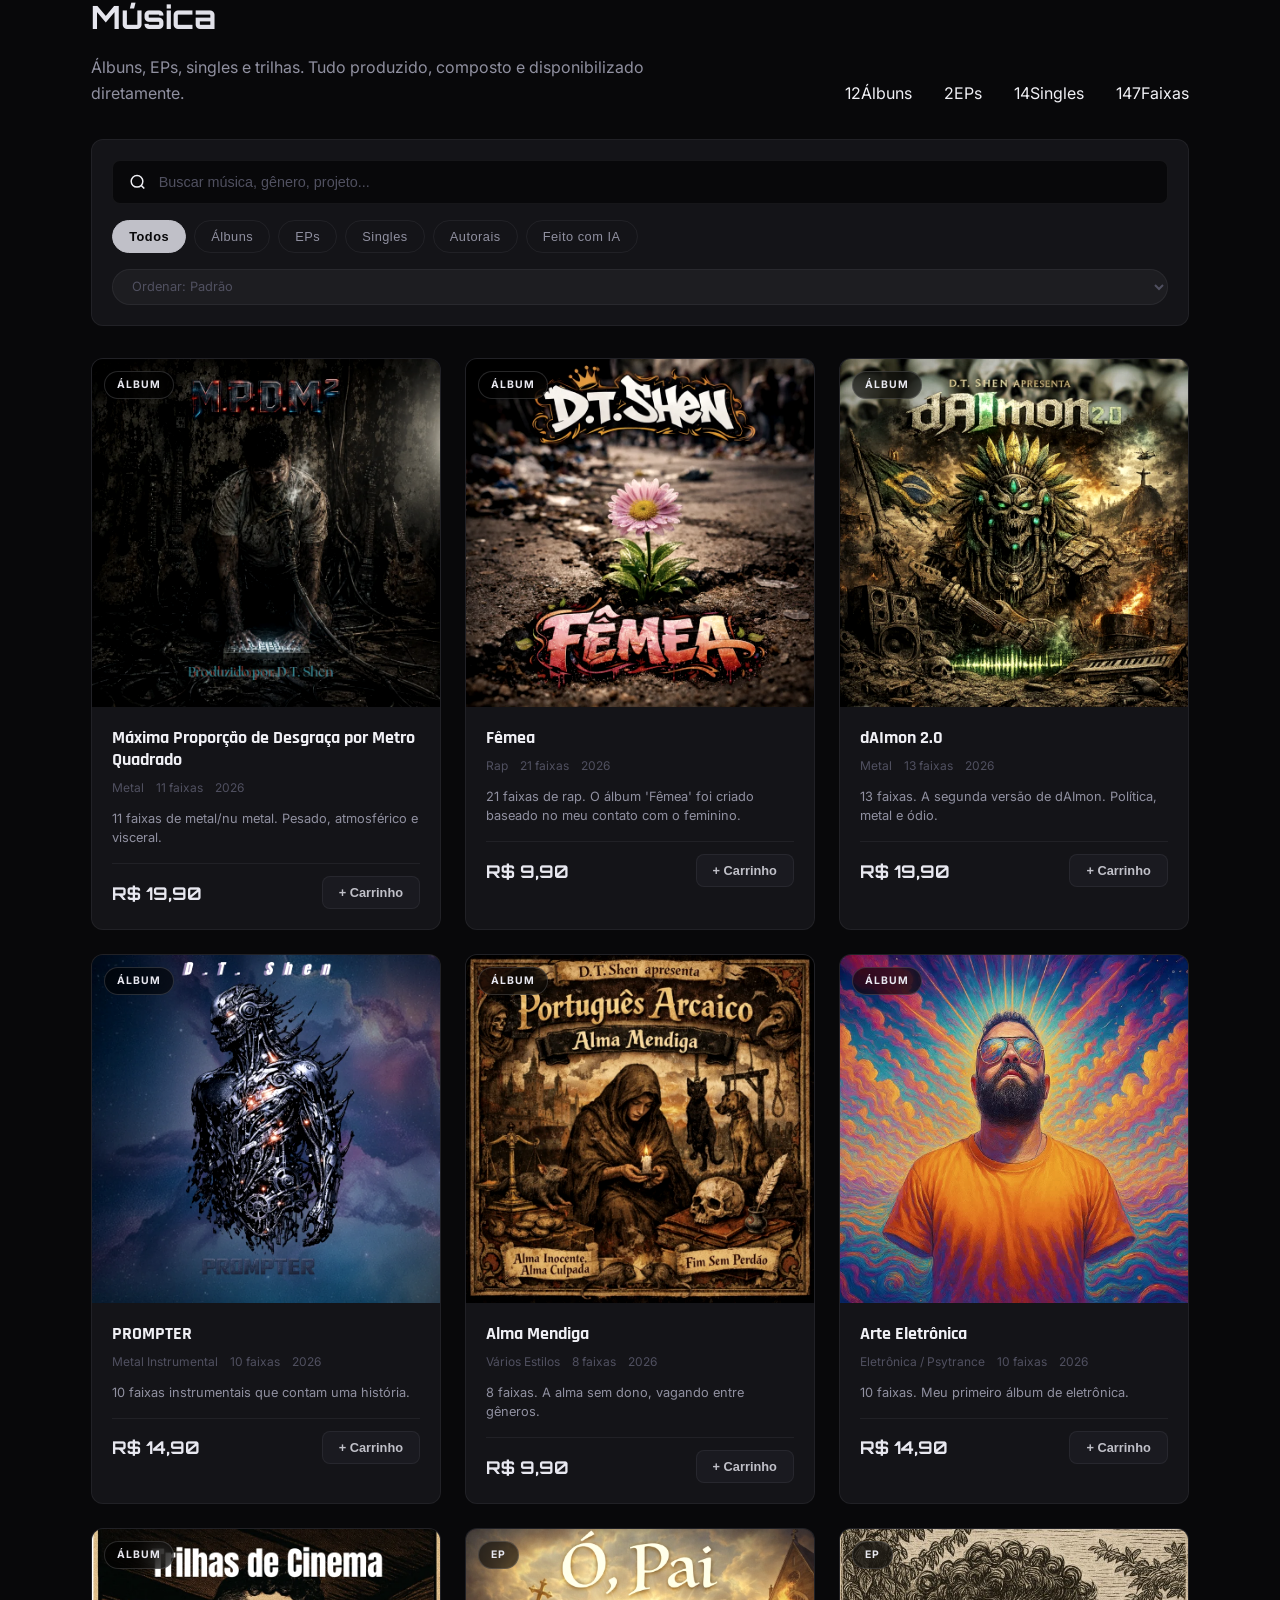
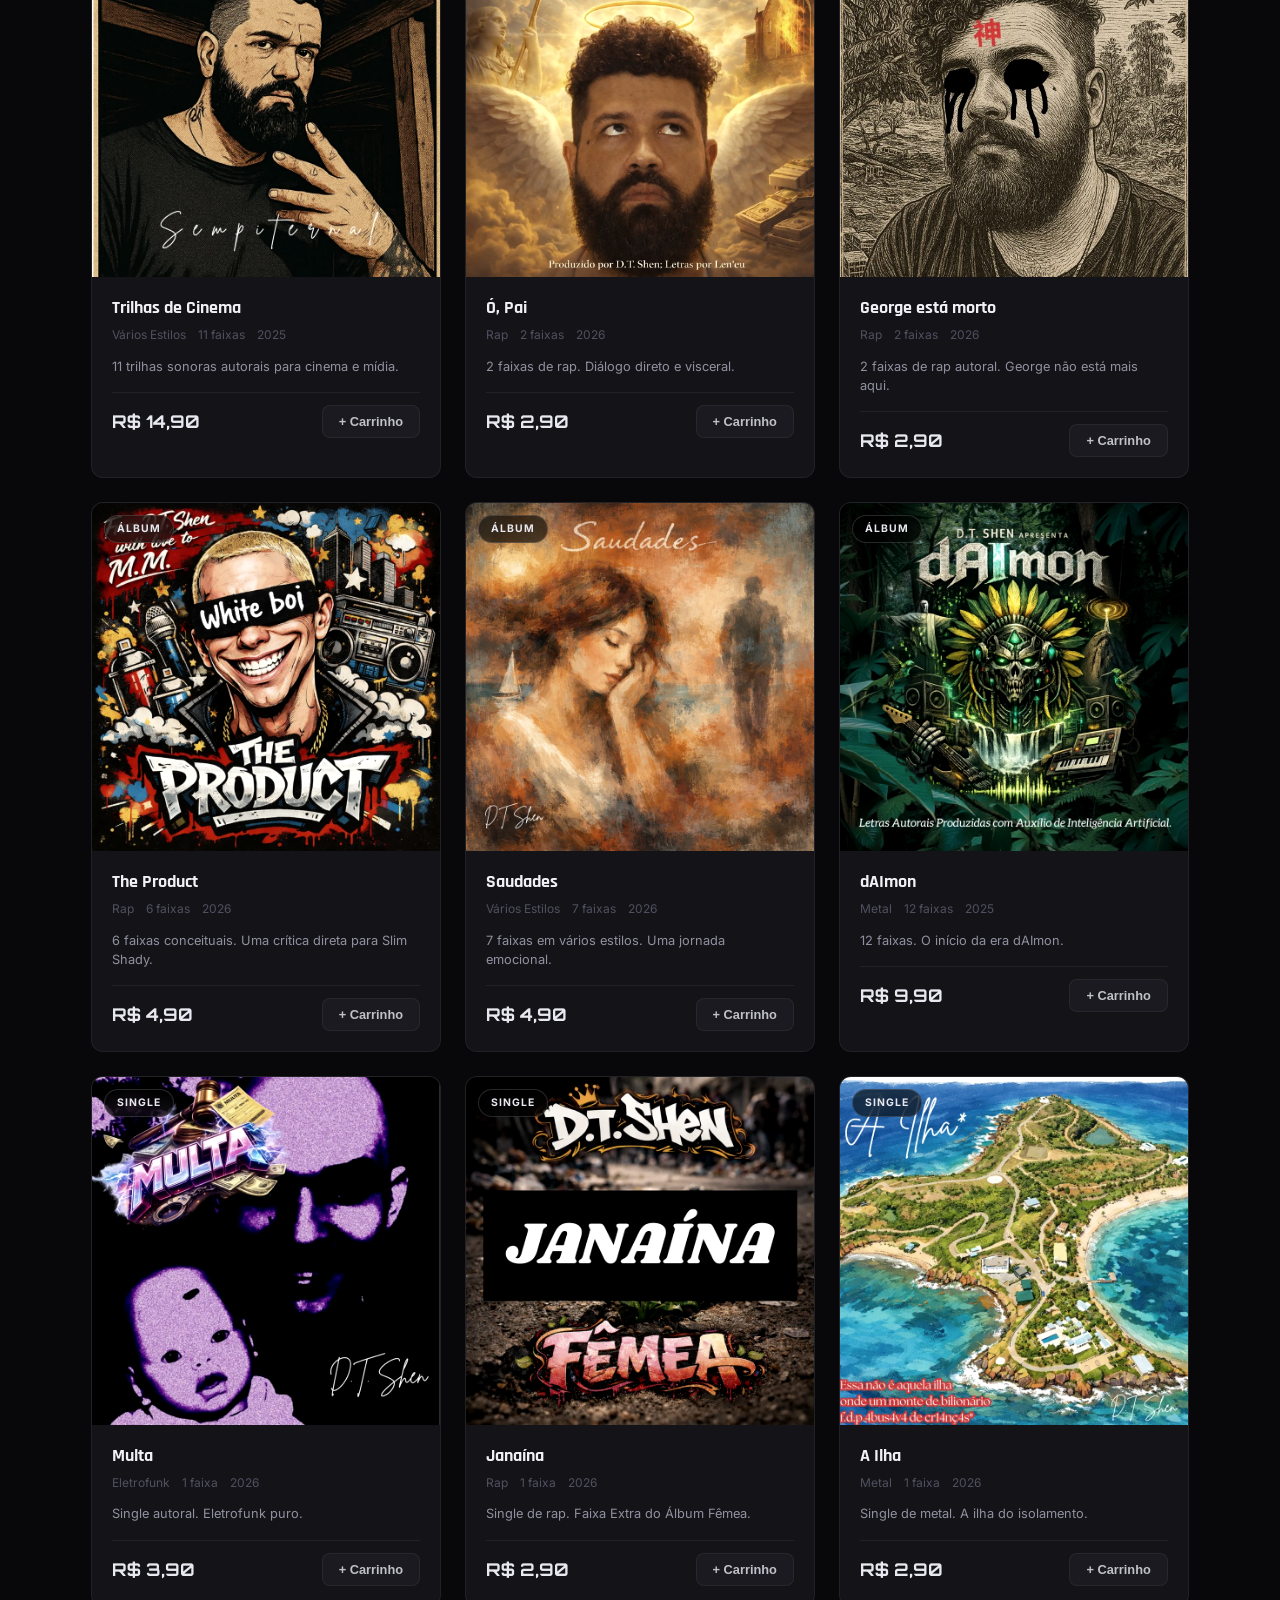
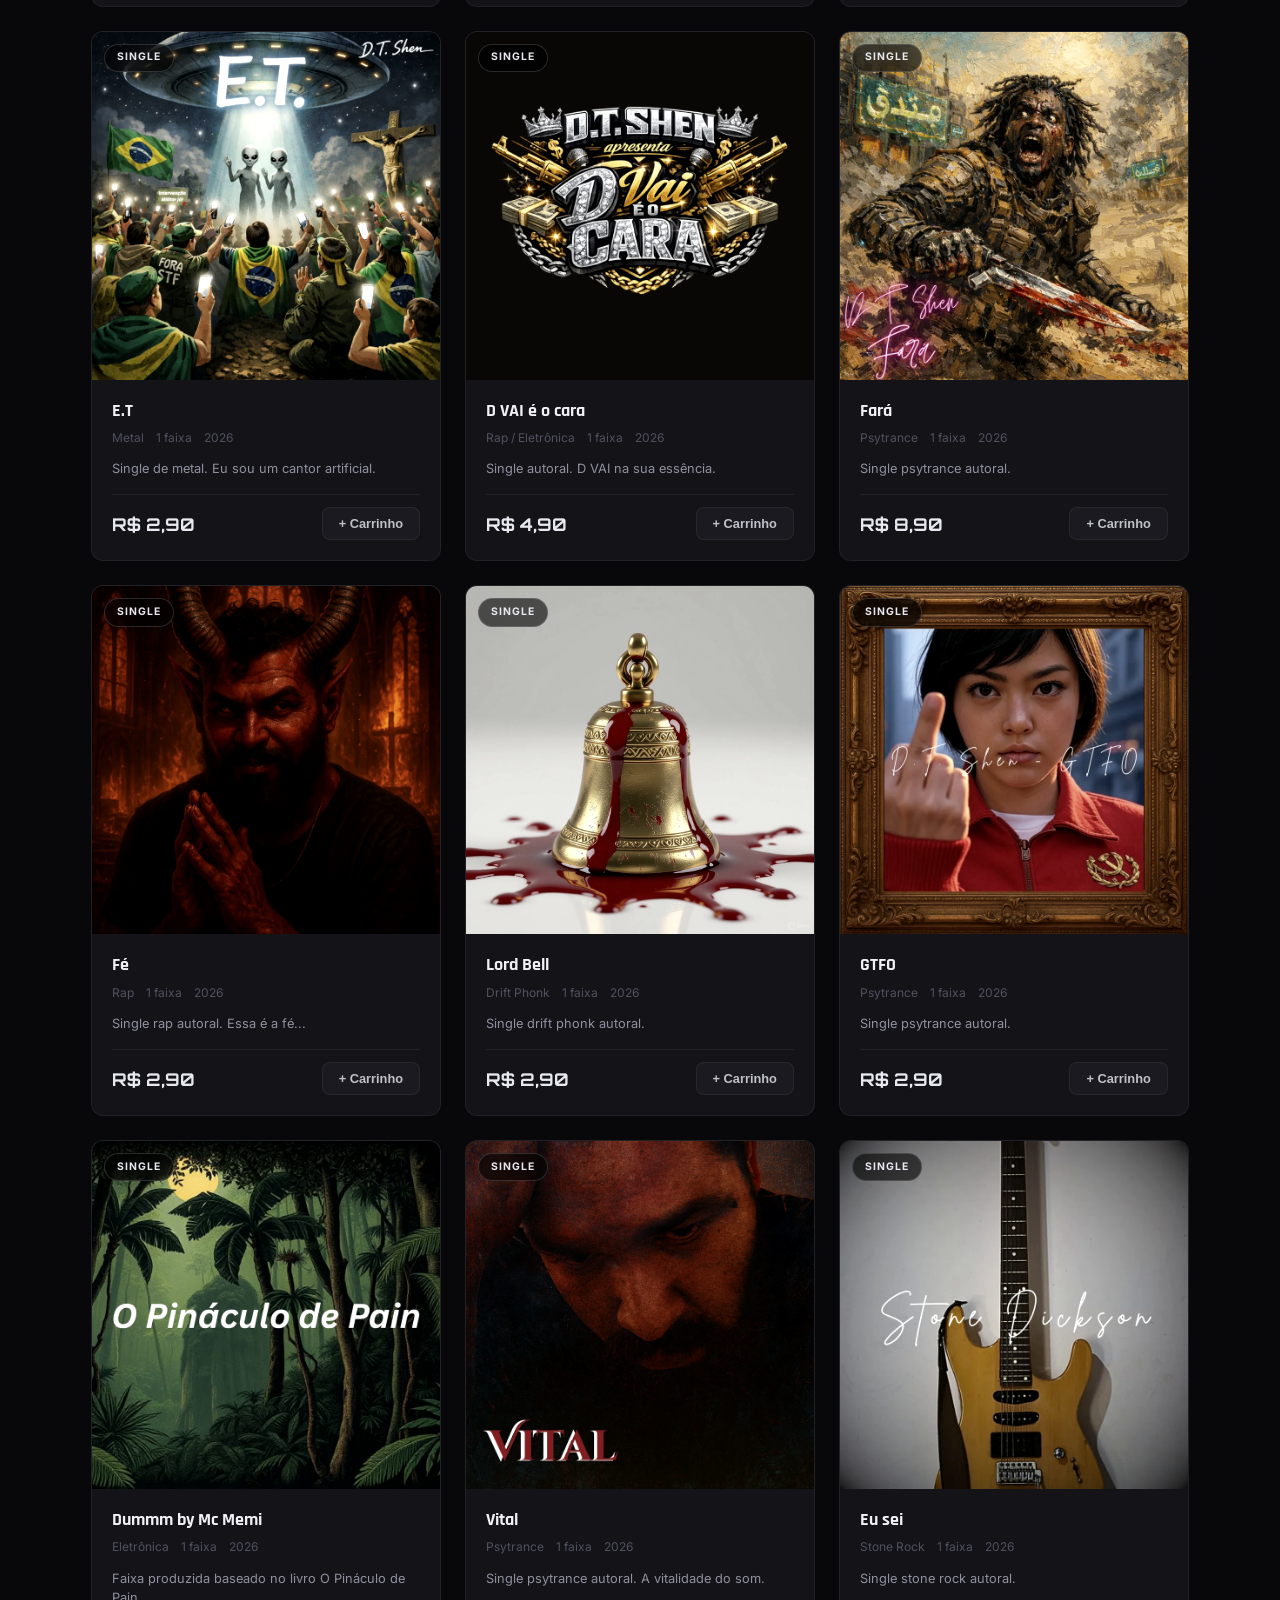
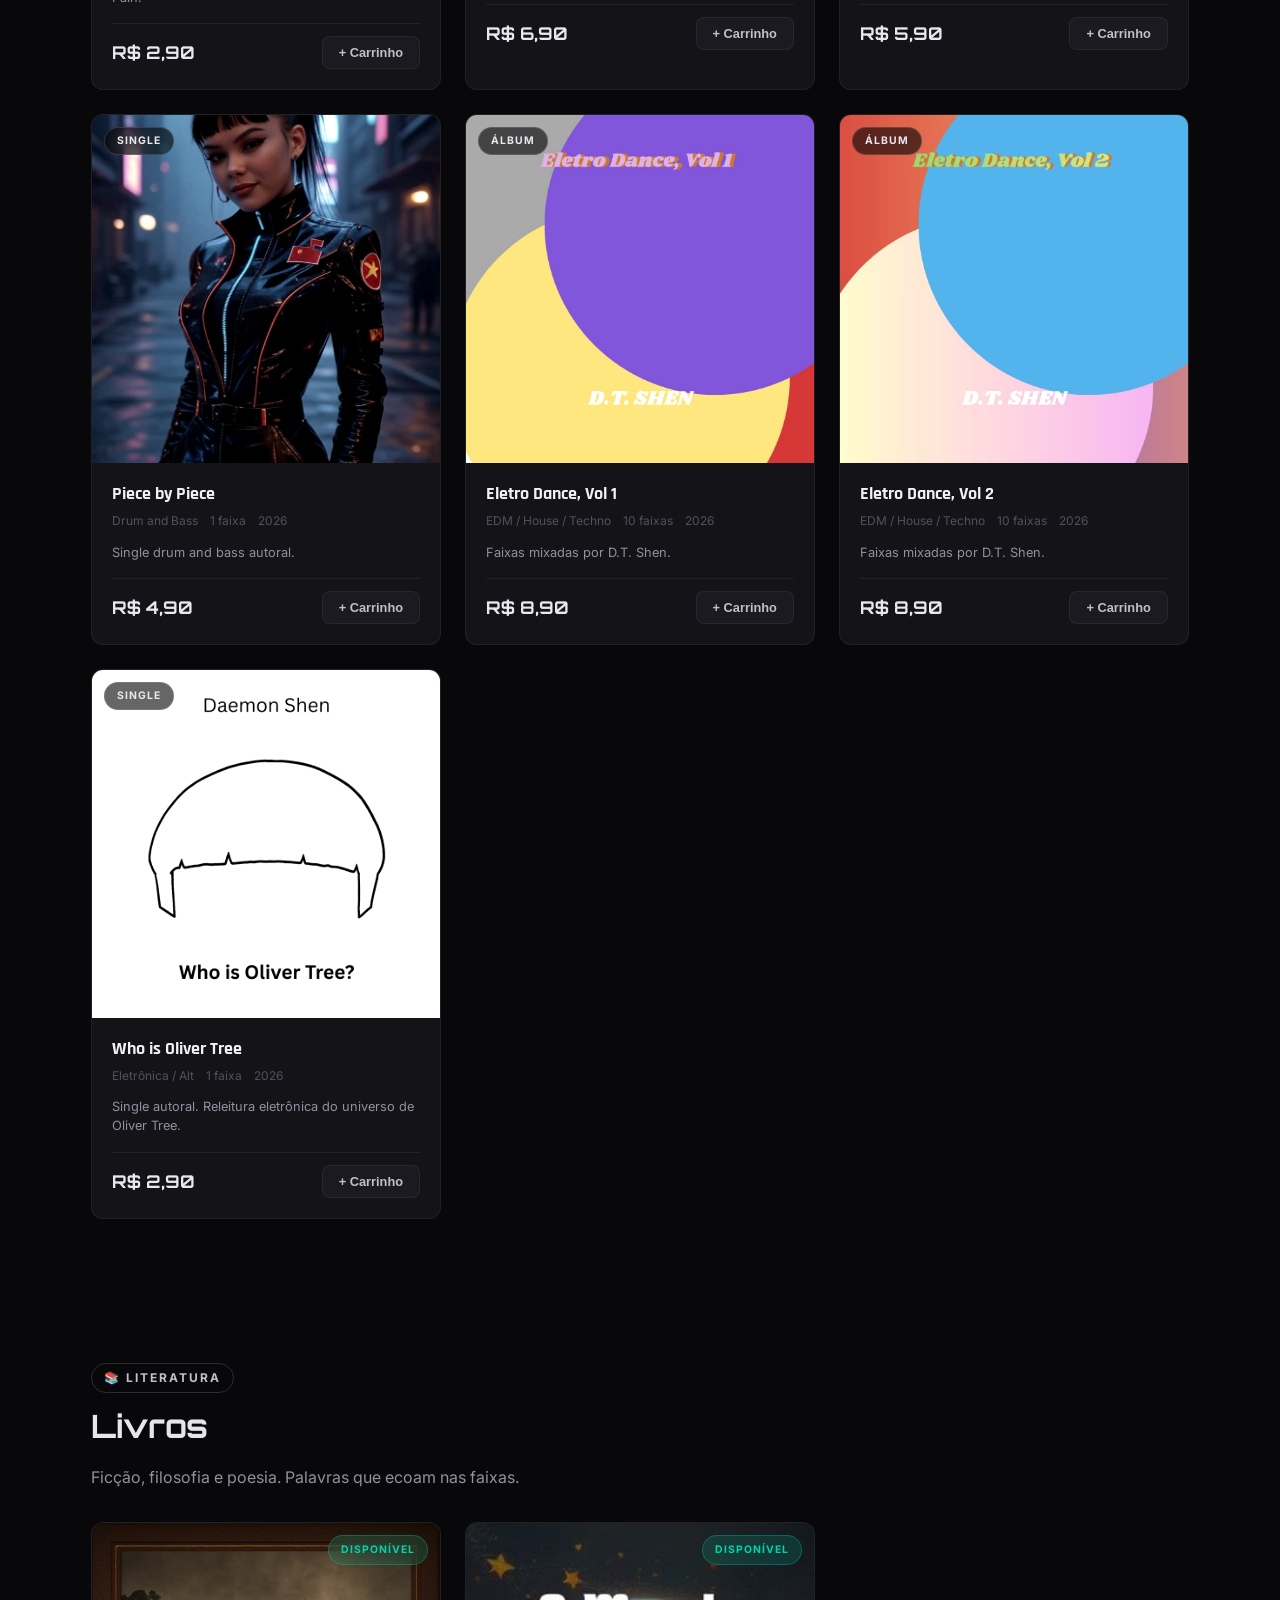
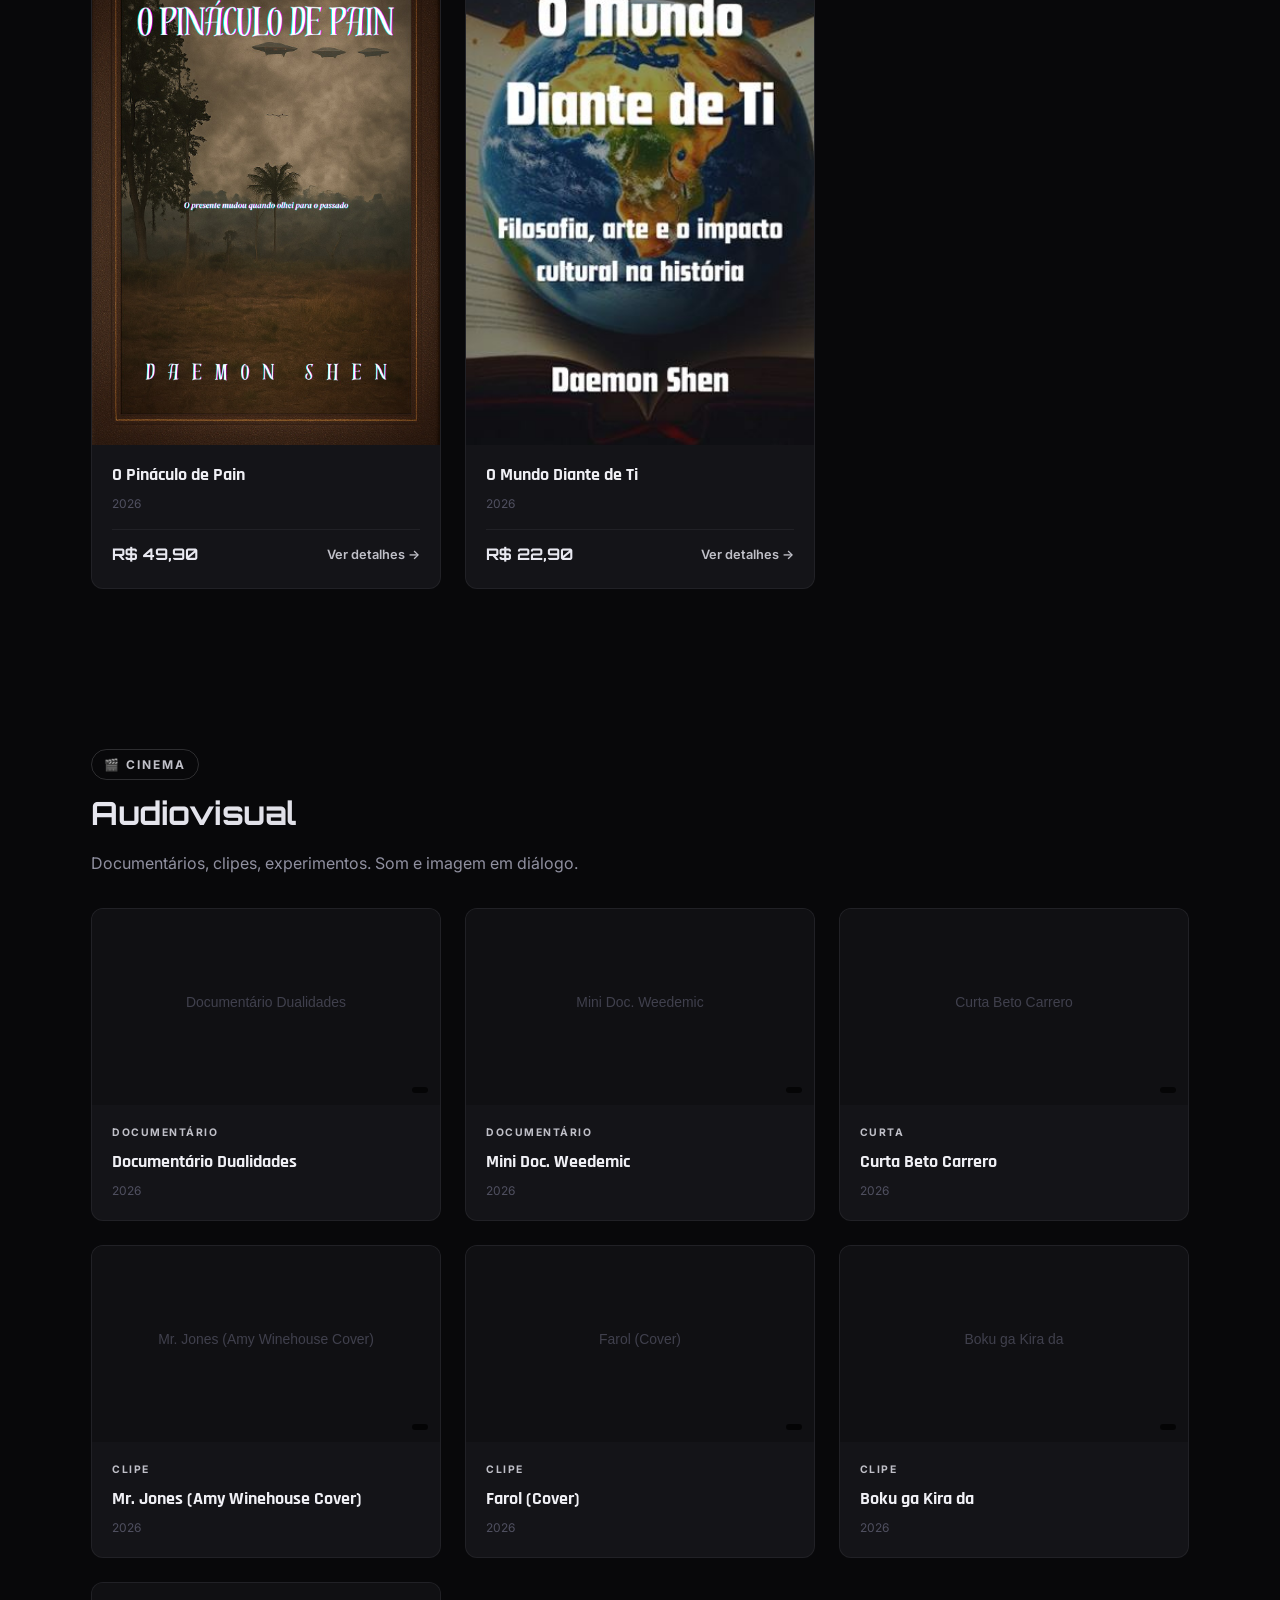
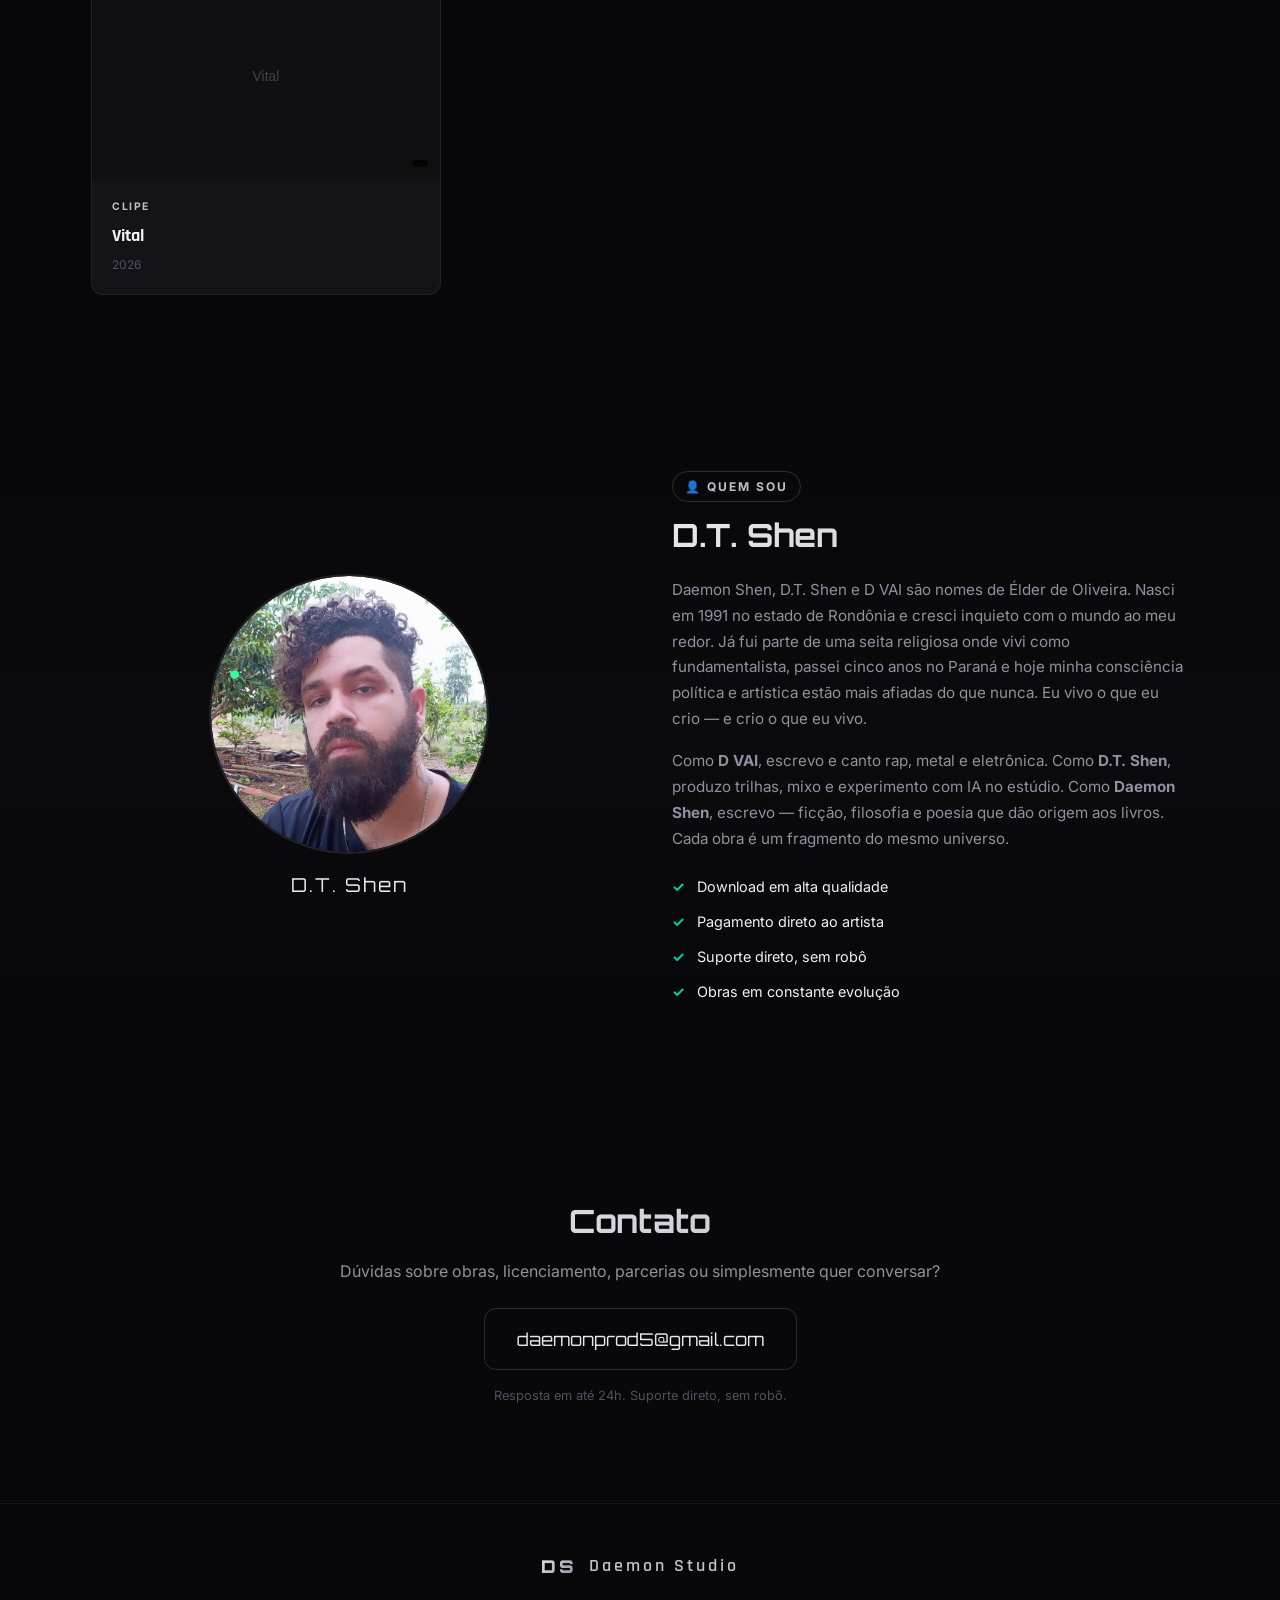
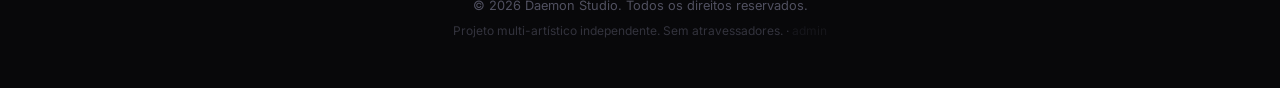
==== commit 88b93d0c: "feat: painel admin (login, edicao musica/livros/videos, upload, publicar via GitHub API) + hero: Dae" ====
--- a/index.html
+++ b/index.html
@@ -70,6 +70,8 @@
             <div class="hero-aliases">
                 <span class="alias">D.T. Shen</span>
                 <span class="alias-sep">◆</span>
+                <span class="alias">Daemon Shen</span>
+                <span class="alias-sep">◆</span>
                 <span class="alias">D VAI</span>
             </div>
             <div class="hero-universe-nav">
@@ -256,7 +258,7 @@
                 <span>Daemon Studio</span>
             </div>
             <p class="footer-copy">© 2026 Daemon Studio. Todos os direitos reservados.</p>
-            <p class="footer-credit">Projeto multi-artístico independente. Sem atravessadores.</p>
+            <p class="footer-credit">Projeto multi-artístico independente. Sem atravessadores. · <a href="admin.html" style="color:inherit;opacity:0.35;text-decoration:none">admin</a></p>
         </div>
     </footer>
 
--- a/styles.css
+++ b/styles.css
@@ -123,7 +123,7 @@
 .hero {
     position: relative; min-height: 100vh;
     display: flex; align-items: center; justify-content: center;
-    padding: 6rem 4% 3rem; z-index: 2; overflow: hidden;
+    padding: 6rem 4% 7rem; z-index: 2; overflow: hidden;
 }
 .hero-bg { position: absolute; inset: 0; z-index: 0; opacity: 0.15; }
 .hero-content { position: relative; z-index: 2; text-align: center; max-width: 800px; }
@@ -181,19 +181,19 @@
 
 .hero-cta { display: flex; gap: 1rem; justify-content: center; flex-wrap: wrap; }
 .hero-scroll {
-    position: absolute; bottom: 1rem; left: 50%; transform: translateX(-50%); z-index: 2; pointer-events: none;
+    position: absolute; bottom: 0.5rem; left: 50%; transform: translateX(-50%); z-index: 2; pointer-events: none;
 }
 .scroll-indicator {
-    display: flex; flex-direction: column; align-items: center; gap: 0.35rem;
+    display: flex; flex-direction: column; align-items: center; gap: 0.3rem;
     color: var(--text-muted); font-size: 0.6rem;
     letter-spacing: 2px; text-transform: uppercase;
 }
 .scroll-line {
-    width: 1px; height: 28px;
+    width: 1px; height: 22px;
     background: linear-gradient(to bottom, var(--chrome), transparent);
     animation: scrollLine 2s ease-in-out infinite;
 }
-@media (max-width: 900px) { .hero-scroll { display: none; } }
+@media (max-width: 900px), (max-height: 780px) { .hero-scroll { display: none; } }
 @keyframes scrollLine { 0%, 100% { transform: scaleY(1); opacity: 1; } 50% { transform: scaleY(0.5); opacity: 0.5; } }
 
 /* ============================================
